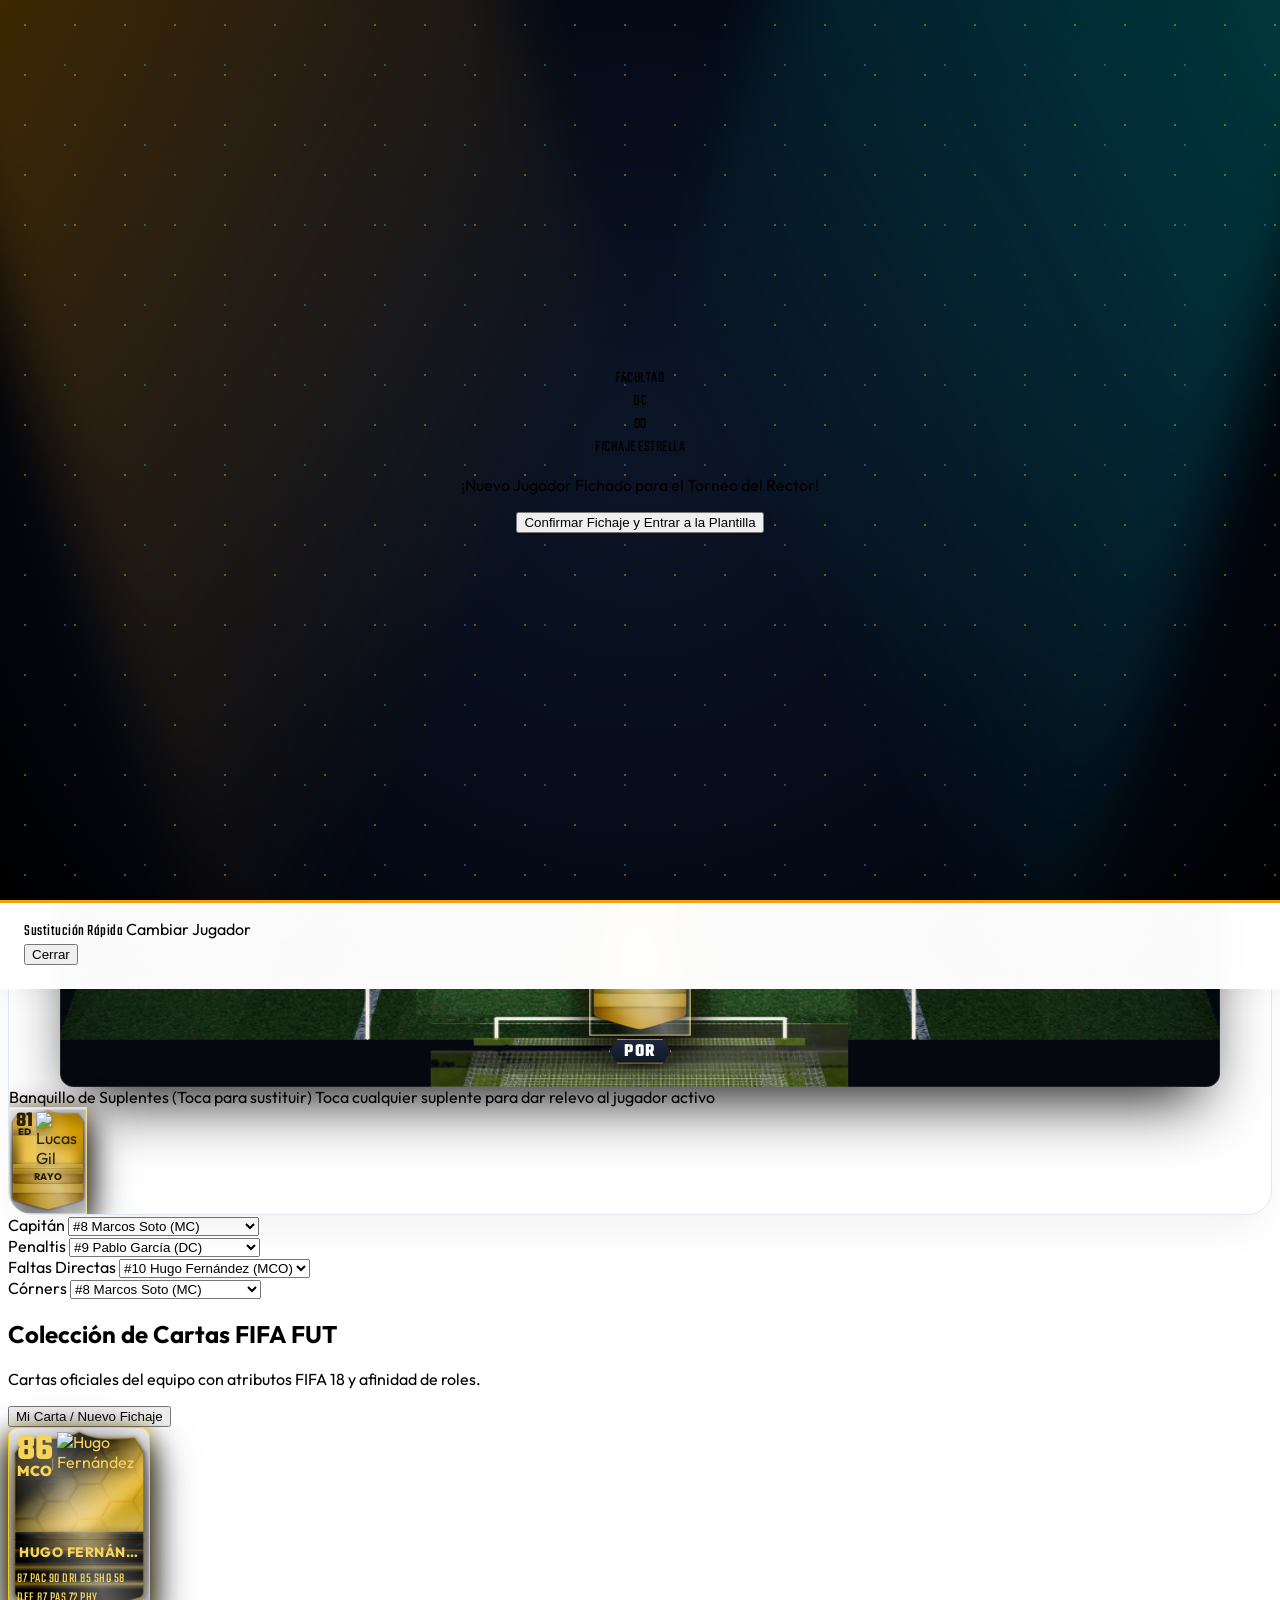
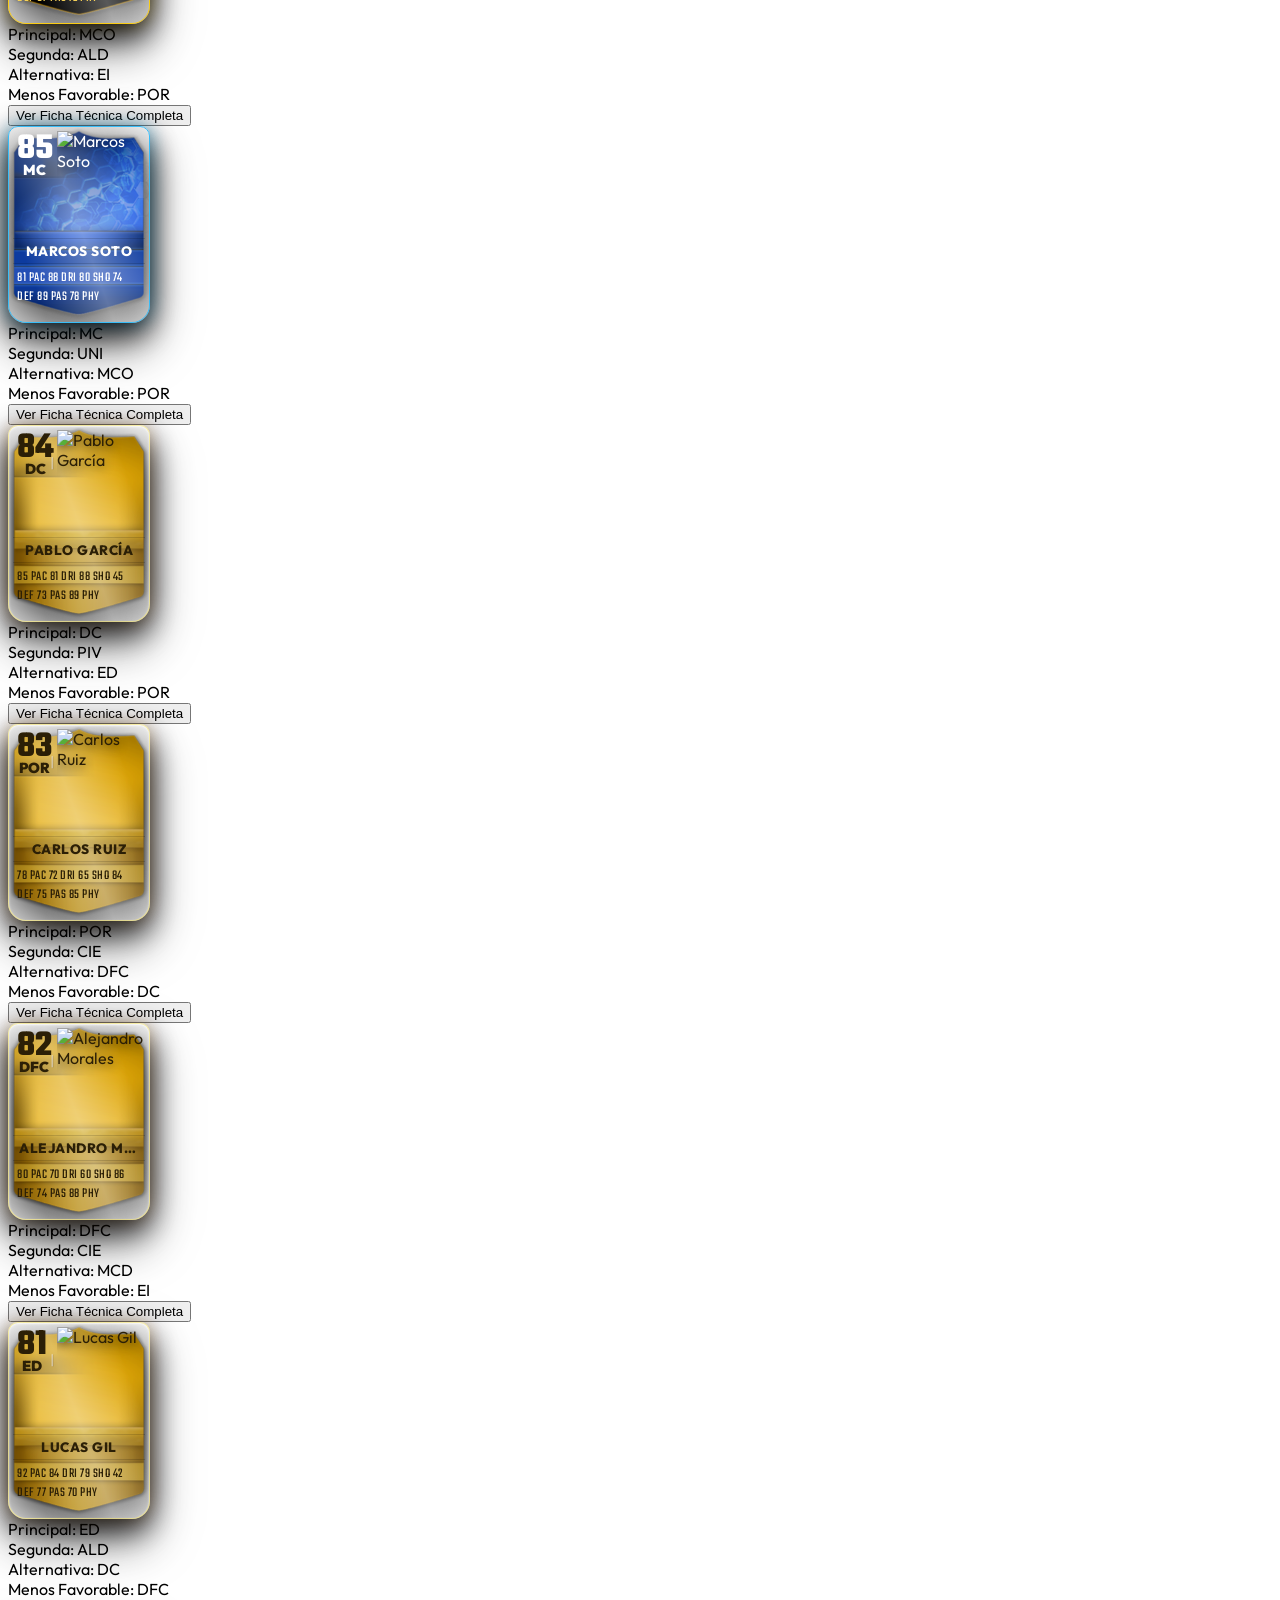
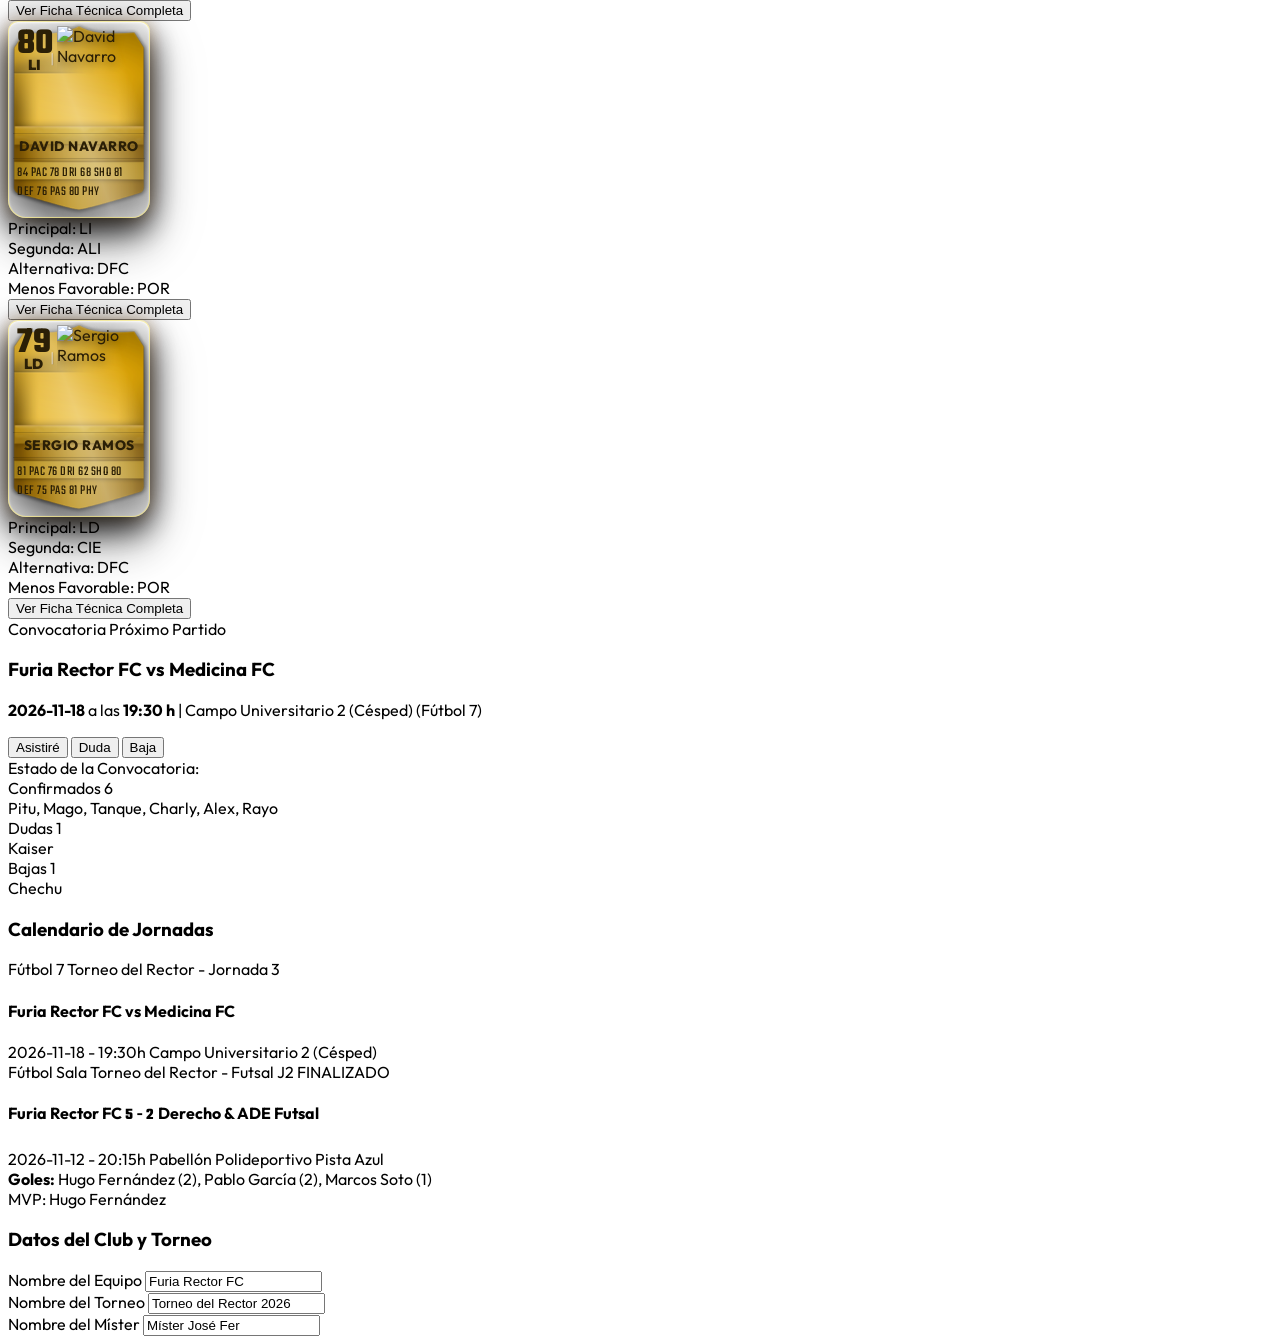
==== index.html @ 8e411d56 "feat: overhaul to light eSports broadcast theme, single card per user, and custom profile photo uplo" ====
<!DOCTYPE html>
<html lang="es" class="h-full bg-slate-100 text-slate-900">
<head>
  <meta charset="UTF-8">
  <meta name="viewport" content="width=device-width, initial-scale=1.0">
  <meta name="color-scheme" content="light dark">
  <meta name="theme-color" content="#f8fafc">
  <title>futInfo - FIFA Ultimate Team | Torneo del Rector</title>
  <meta name="description" content="Plataforma de gestión de equipo estilo FIFA FUT para el Torneo del Rector (Fútbol 7 y Fútbol Sala) con Google Sign-In">
  <link rel="icon" href="data:image/svg+xml,<svg xmlns='http://www.w3.org/2000/svg' viewBox='0 0 24 24' fill='none' stroke='%23f59e0b' stroke-width='2' stroke-linecap='round' stroke-linejoin='round'><circle cx='12' cy='12' r='10'/><path d='m4.93 4.93 4.24 4.24'/><path d='m14.83 9.17 4.24-4.24'/><path d='m14.83 14.83 4.24 4.24'/><path d='m9.17 14.83-4.24 4.24'/><circle cx='12' cy='12' r='4'/></svg>">

  <!-- Tailwind CSS -->
  <script src="https://cdn.tailwindcss.com"></script>
  <script>
    tailwind.config = {
      darkMode: 'class',
      theme: {
        extend: {
          colors: {
            brand: {
              50: '#f0f9ff',
              500: '#0ea5e9',
              600: '#0284c7',
              700: '#0369a1',
              900: '#0c4a6e'
            },
            fut: {
              gold: '#d4af37',
              goldLight: '#f9e27c',
              goldDark: '#8a6d1c',
              cardBg: '#121824'
            }
          }
        }
      }
    }
  </script>

  <!-- Lucide Icons -->
  <script src="https://unpkg.com/lucide@latest"></script>

  <!-- Google Fonts: Teko (FIFA Numbers) & Outfit -->
  <link rel="preconnect" href="https://fonts.googleapis.com">
  <link rel="preconnect" href="https://fonts.gstatic.com" crossorigin>
  <link href="https://fonts.googleapis.com/css2?family=Outfit:wght@400;500;600;700;800;900&family=Teko:wght@500;600;700&display=swap" rel="stylesheet">

  <link rel="stylesheet" href="css/styles.css">
  <style>
    body {
      font-family: 'Outfit', sans-serif;
    }
  </style>
</head>
<body class="min-h-full flex flex-col bg-slate-100 text-slate-900 antialiased selection:bg-amber-500 selection:text-slate-950">

  <!-- CONTENEDOR TOAST NOTIFICACIONES FLOTANTES -->
  <div id="fut-toast-container" aria-live="polite" role="status" aria-atomic="true"></div>

  <!-- NAVBAR SUPERIOR ESTILO FIFA FUT -->
  <header class="sticky top-0 z-40 bg-white/95 backdrop-blur-md border-b border-slate-200/90 shadow-sm">
    <div class="max-w-7xl mx-auto px-4 sm:px-6 lg:px-8">
      <div class="flex items-center justify-between h-16">
        
        <!-- Logo FIFA & Equipo -->
        <div class="flex items-center gap-3">
          <div class="w-10 h-10 rounded-xl bg-gradient-to-tr from-amber-600 via-amber-400 to-yellow-200 flex items-center justify-center shadow-lg shadow-amber-500/20 text-slate-950 font-black text-lg border border-amber-300">
            FUT
          </div>
          <div>
            <div class="flex items-center gap-2">
              <span id="nav-team-name" class="font-black text-lg tracking-tight text-slate-900">Furia Rector FC</span>
              <span id="nav-tournament-badge" class="text-[11px] px-2 py-0.5 rounded-full bg-amber-500/10 text-amber-400 border border-amber-500/30 font-semibold uppercase tracking-wider">Torneo del Rector</span>
            </div>
            <div class="flex items-center gap-2 text-xs text-slate-500">
              <span id="firebase-status-badge" class="flex items-center gap-1 text-emerald-400 font-medium">
                <span class="w-2 h-2 rounded-full bg-emerald-400 animate-pulse"></span>
                <span>Firebase & Google Auth</span>
              </span>
            </div>
          </div>
        </div>

        <!-- Selector de Modalidad F7 / Fútbol Sala & Perfil & Sonido -->
        <div class="flex items-center gap-3">
          <button id="btn-toggle-audio" aria-label="Alternar efectos de sonido FUT" title="Efectos de Sonido FUT" class="p-2 rounded-xl bg-slate-100 hover:bg-slate-200 border border-slate-300 text-slate-700 hover:text-amber-600 transition flex items-center justify-center focus-visible:ring-2 focus-visible:ring-amber-500 shadow-sm">
            <i data-lucide="volume-2" class="w-4 h-4"></i>
          </button>

          <div class="hidden sm:flex items-center bg-slate-100 border border-slate-300 rounded-xl p-1 text-xs font-bold">
            <button id="btn-mode-f7" class="px-3 py-1.5 rounded-lg bg-amber-500 text-slate-950 shadow-md transition flex items-center gap-1.5">
              <i data-lucide="circle-dot" class="w-3.5 h-3.5"></i>
              <span>Fútbol 7</span>
            </button>
            <button id="btn-mode-futsal" class="px-3 py-1.5 rounded-lg text-slate-400 hover:text-white transition flex items-center gap-1.5">
              <i data-lucide="shield" class="w-3.5 h-3.5"></i>
              <span>Fútbol Sala</span>
            </button>
          </div>

          <div id="auth-container" class="flex items-center gap-2">
            <!-- Renderizado dinámico -->
          </div>
        </div>

      </div>
    </div>

    <!-- Menú de pestañas FUT -->
    <nav class="bg-slate-50/90 border-t border-slate-200/90 px-4 sm:px-6 lg:px-8 overflow-x-auto">
      <div class="max-w-7xl mx-auto flex space-x-1 sm:space-x-3 py-2 text-sm font-semibold">
        <button data-tab="pitch" class="tab-btn active px-4 py-2 rounded-xl flex items-center gap-2 transition text-white bg-slate-900 border border-slate-800 shadow-sm">
          <i data-lucide="shield" class="w-4 h-4"></i>
          <span>Plantilla FIFA (Pizarra)</span>
        </button>
        <button data-tab="album" class="tab-btn px-4 py-2 rounded-xl flex items-center gap-2 transition text-slate-600 hover:text-slate-900 hover:bg-slate-100">
          <i data-lucide="layers" class="w-4 h-4"></i>
          <span>Álbum de Cartas (<span id="tab-player-count">0</span>)</span>
        </button>
        <button data-tab="partidos" class="tab-btn px-4 py-2 rounded-xl flex items-center gap-2 transition text-slate-600 hover:text-slate-900 hover:bg-slate-100">
          <i data-lucide="calendar" class="w-4 h-4"></i>
          <span>Partidos & Asistencia</span>
        </button>
        <button data-tab="ajustes" class="tab-btn px-4 py-2 rounded-xl flex items-center gap-2 transition text-slate-600 hover:text-slate-900 hover:bg-slate-100">
          <i data-lucide="settings" class="w-4 h-4"></i>
          <span>Ajustes</span>
        </button>
      </div>
    </nav>
  </header>

  <!-- CONTENIDO PRINCIPAL -->
  <main class="flex-1 max-w-[1600px] w-full mx-auto px-2 sm:px-4 lg:px-6 py-4">

    <!-- ==================== 1. VISTA PIZARRA FIFA ULTIMATE TEAM ==================== -->
    <section id="view-pitch" class="tab-view space-y-5">
      
      <!-- Contenedor del Estadio FIFA FUT -->
      <div class="fut-stadium-container relative p-3 sm:p-5 flex flex-col justify-between">
        
        <!-- Valla Publicitaria LED Superior (Adboard FIFA 18) -->
        <div class="pitch-adboard-strip mb-3 rounded-lg">
          <span><span class="ea-badge">EA SPORTS</span> <span class="brand-glow">FIFA ULTIMATE TEAM</span> • TORNEO DEL RECTOR • <span class="brand-glow">FUT SQUAD BUILDER</span></span>
          <span class="hidden md:inline-flex"><span class="brand-glow">UNIVERSIDAD</span> • MODALIDAD F7 & SALA • <span class="brand-glow">FURIA RECTOR FC</span></span>
        </div>

        <!-- Selector Modalidad Móvil -->
        <div class="sm:hidden flex items-center bg-slate-100 border border-slate-300 rounded-xl p-1 text-xs font-bold w-full justify-center mb-3">
          <button id="btn-mode-f7-mobile" class="flex-1 py-1.5 rounded-lg bg-slate-900 text-amber-400 font-bold">Fútbol 7</button>
          <button id="btn-mode-futsal-mobile" class="flex-1 py-1.5 rounded-lg text-slate-600 font-bold">Fútbol Sala</button>
        </div>

        <!-- Mensaje de aviso de intercambio -->
        <div id="swap-banner" class="hidden mb-2 py-1.5 px-3 rounded-xl bg-amber-500 text-slate-950 font-black text-xs text-center animate-bounce z-40">
          <i data-lucide="repeat" class="w-3.5 h-3.5 inline mr-1"></i> Toca otro jugador del campo o del banquillo para intercambiar posición
        </div>

        <!-- EL CAMPO DE FÚTBOL FIFA CON HUDs FLOTANTES -->
        <div id="pitch-wrapper" class="fut-pitch relative">
          
          <!-- HUD Izquierdo: Formación y Tarjeta del Míster FIFA 18 -->
          <div class="fut-left-dock">
            <div class="fut-dock-header">
              <span id="current-modality-badge">FUT 7 DRAFT</span>
            </div>
            <div class="fut-dock-section">
              <label for="select-active-formation" class="fut-dock-label cursor-pointer">Formation</label>
              <select id="select-active-formation" name="formation" aria-label="Formación táctica" class="fut-dock-select">
              </select>
            </div>
            <div class="fut-dock-section">
              <div class="fut-dock-label">Manager</div>
              <div class="fut-manager-card-box">
                <div class="fut-manager-card-fut18">
                  <div class="mgr-badge-col">
                    <span>(i)</span>
                    <span class="mt-0.5">M</span>
                    <span class="mt-1 text-[10px] font-bold text-amber-300">ESP</span>
                  </div>
                  <div class="mgr-photo-wrap">
                    <img id="manager-avatar" src="https://images.unsplash.com/photo-1560250097-0b93528c311a?w=150&auto=format&fit=crop&q=80" alt="Míster">
                  </div>
                  <div class="mgr-name-plate">
                    <span id="manager-name-tag">Míster José</span>
                  </div>
                  <div class="mgr-league-tag">
                    <span>RECTOR 1</span>
                  </div>
                </div>
              </div>
            </div>
          </div>

          <!-- HUD Derecho: Rating & Titulares FIFA 18 -->
          <div class="fut-right-dock">
            <div class="fut-stat-row">
              <span class="fut-stat-label">Rating</span>
              <div class="fut-stat-val-group">
                <span id="hud-team-rating" class="fut-stat-number">83</span>
                <span class="fut-stars">★★★★★</span>
              </div>
            </div>
            <div class="fut-stat-row">
              <span class="fut-stat-label">Plantilla</span>
              <div class="fut-stat-val-group">
                <span id="hud-team-starters" class="fut-stat-number text-amber-400">7</span>
                <span class="text-[10px] font-bold text-slate-400 uppercase tracking-wider">Activos</span>
              </div>
            </div>
          </div>

          <!-- Nodos de Cartas de Jugadores -->
          <div id="pitch-slots-container"></div>

          <!-- SPRINT 3: MENÚ RADIAL DE CONSOLA / ACTION WHEEL -->
          <div id="fut-radial-menu" class="fut-radial-menu hidden" style="top: 50%; left: 50%;">
            <button type="button" id="btn-radial-sub" class="fut-radial-btn radial-top" title="[X] Sustituir con Suplente">
              <span class="gamepad-badge x-btn">X</span>
              <span class="radial-label">Sustituir</span>
            </button>
            <button type="button" id="btn-radial-inspect" class="fut-radial-btn radial-right" title="[Y] Ver Ficha Técnica">
              <span class="gamepad-badge y-btn">Y</span>
              <span class="radial-label">Ficha</span>
            </button>
            <button type="button" id="btn-radial-captain" class="fut-radial-btn radial-left" title="[A] Hacer Capitán">
              <span class="gamepad-badge a-btn">A</span>
              <span class="radial-label">Capitán</span>
            </button>
            <button type="button" id="btn-radial-cancel" class="fut-radial-btn radial-bottom" title="[B] Salir">
              <span class="gamepad-badge b-btn">B</span>
              <span class="radial-label">Cerrar</span>
            </button>
          </div>
        </div>

        <!-- BANQUILLO DE SUPLENTES FUT -->
        <div class="mt-4 rounded-2xl bg-white border border-slate-200 p-4 shadow-sm">
          <div class="flex items-center justify-between mb-2">
            <span class="text-xs font-black uppercase text-slate-900 tracking-wider flex items-center gap-1.5">
              <i data-lucide="users" class="w-3.5 h-3.5"></i>
              <span>Banquillo de Suplentes (Toca para sustituir)</span>
            </span>
            <span class="text-[11px] text-slate-500 font-medium">Toca cualquier suplente para dar relevo al jugador activo</span>
          </div>

          <div id="pitch-bench-container" class="flex items-center gap-3 overflow-x-auto py-1">
            <!-- Render dinámico de suplentes -->
          </div>
        </div>

      </div>

      <!-- ESPECIALISTAS A BALÓN PARADO (BROADCAST ESPORTS) -->
      <div class="grid grid-cols-2 sm:grid-cols-4 gap-3 bg-white border border-slate-200 shadow-sm p-4 rounded-2xl">
        <div class="bg-slate-50 border border-slate-200/80 p-3 rounded-xl">
          <label for="spec-captain" class="flex items-center gap-1.5 text-[11px] font-black text-slate-800 uppercase tracking-wider mb-1 cursor-pointer">
            <i data-lucide="crown" class="w-4 h-4 text-amber-500"></i>
            <span>Capitán</span>
          </label>
          <select id="spec-captain" name="captain" class="w-full bg-white border border-slate-300 text-xs rounded-lg px-2.5 py-1.5 font-bold text-slate-900 focus:ring-2 focus:ring-amber-500 shadow-sm">
          </select>
        </div>
        <div class="bg-slate-50 border border-slate-200/80 p-3 rounded-xl">
          <label for="spec-penalties" class="flex items-center gap-1.5 text-[11px] font-black text-slate-800 uppercase tracking-wider mb-1 cursor-pointer">
            <i data-lucide="crosshair" class="w-4 h-4 text-rose-500"></i>
            <span>Penaltis</span>
          </label>
          <select id="spec-penalties" name="penalties" class="w-full bg-white border border-slate-300 text-xs rounded-lg px-2.5 py-1.5 font-bold text-slate-900 focus:ring-2 focus:ring-amber-500 shadow-sm">
          </select>
        </div>
        <div class="bg-slate-50 border border-slate-200/80 p-3 rounded-xl">
          <label for="spec-freekicks" class="flex items-center gap-1.5 text-[11px] font-black text-slate-800 uppercase tracking-wider mb-1 cursor-pointer">
            <i data-lucide="zap" class="w-4 h-4 text-amber-500"></i>
            <span>Faltas Directas</span>
          </label>
          <select id="spec-freekicks" name="freekicks" class="w-full bg-white border border-slate-300 text-xs rounded-lg px-2.5 py-1.5 font-bold text-slate-900 focus:ring-2 focus:ring-amber-500 shadow-sm">
          </select>
        </div>
        <div class="bg-slate-50 border border-slate-200/80 p-3 rounded-xl">
          <label for="spec-corners" class="flex items-center gap-1.5 text-[11px] font-black text-slate-800 uppercase tracking-wider mb-1 cursor-pointer">
            <i data-lucide="flag" class="w-4 h-4 text-sky-500"></i>
            <span>Córners</span>
          </label>
          <select id="spec-corners" name="corners" class="w-full bg-white border border-slate-300 text-xs rounded-lg px-2.5 py-1.5 font-bold text-slate-900 focus:ring-2 focus:ring-amber-500 shadow-sm">
          </select>
        </div>
      </div>

    </section>

    <!-- ==================== 2. VISTA ÁLBUM DE CARTAS ==================== -->
    <section id="view-album" class="tab-view hidden space-y-6">
      <div class="flex flex-col sm:flex-row items-start sm:items-center justify-between gap-4 bg-white border border-slate-200 p-5 rounded-2xl shadow-sm">
        <div>
          <h2 class="font-black text-2xl text-slate-900 uppercase tracking-wide flex items-center gap-2">
            <i data-lucide="sparkles" class="w-6 h-6 text-amber-500"></i>
            <span>Colección de Cartas FIFA FUT</span>
          </h2>
          <p class="text-xs text-slate-500 mt-0.5 font-medium">Cartas oficiales del equipo con atributos FIFA 18 y afinidad de roles.</p>
        </div>
        <button id="btn-open-create-card" class="px-4 py-2.5 rounded-xl bg-slate-900 hover:bg-slate-800 text-amber-400 font-black text-xs uppercase tracking-wider flex items-center gap-2 shadow-md transition">
          <i data-lucide="plus" class="w-4 h-4"></i>
          <span>Mi Carta / Nuevo Fichaje</span>
        </button>
      </div>

      <div id="album-cards-grid" class="grid grid-cols-1 sm:grid-cols-2 lg:grid-cols-4 gap-6">
        <!-- Render dinámico -->
      </div>
    </section>

    <!-- ==================== 3. VISTA PARTIDOS & ASISTENCIA ==================== -->
    <section id="view-partidos" class="tab-view hidden space-y-6">
      
      <!-- Banner Próximo Partido -->
      <div class="bg-white border-2 border-amber-400/50 p-6 rounded-2xl shadow-sm">
        <div class="flex flex-col md:flex-row md:items-center justify-between gap-4">
          <div>
            <span class="text-xs font-black text-amber-600 uppercase tracking-wider">Convocatoria Próximo Partido</span>
            <h3 id="next-match-headline" class="text-xl font-black text-slate-900 mt-0.5">Cargando partido...</h3>
            <p id="next-match-details" class="text-xs text-slate-400 mt-1"></p>
          </div>

          <div class="flex items-center gap-2 flex-wrap">
            <button onclick="window.futApp.voteAttendance('asistira')" class="px-3 py-2 rounded-xl bg-emerald-600/20 hover:bg-emerald-600/30 text-emerald-300 border border-emerald-500/30 text-xs font-bold flex items-center gap-1.5 transition">
              <i data-lucide="check" class="w-3.5 h-3.5 text-emerald-400"></i>
              <span>Asistiré</span>
            </button>
            <button onclick="window.futApp.voteAttendance('duda')" class="px-3 py-2 rounded-xl bg-amber-600/20 hover:bg-amber-600/30 text-amber-300 border border-amber-500/30 text-xs font-bold flex items-center gap-1.5 transition">
              <i data-lucide="help-circle" class="w-3.5 h-3.5 text-amber-400"></i>
              <span>Duda</span>
            </button>
            <button onclick="window.futApp.voteAttendance('no_puede')" class="px-3 py-2 rounded-xl bg-rose-600/20 hover:bg-rose-600/30 text-rose-300 border border-rose-500/30 text-xs font-bold flex items-center gap-1.5 transition">
              <i data-lucide="x" class="w-3.5 h-3.5 text-rose-400"></i>
              <span>Baja</span>
            </button>
          </div>
        </div>

        <!-- Desglose de Asistencia en Tiempo Real -->
        <div class="mt-4 pt-3 border-t border-slate-200">
          <div class="text-xs font-black text-slate-800 mb-2">Estado de la Convocatoria:</div>
          <div id="attendance-breakdown" class="grid grid-cols-1 sm:grid-cols-3 gap-3">
            <!-- Renderizado dinámico -->
          </div>
        </div>
      </div>

      <!-- Encabezado con Botón de Programar Partido -->
      <div class="flex items-center justify-between">
        <h3 class="font-black text-lg text-slate-900 uppercase tracking-wide">Calendario de Jornadas</h3>
        <button id="btn-create-match" class="admin-only px-3.5 py-2 rounded-xl bg-amber-500 hover:bg-amber-400 text-slate-950 font-bold text-xs flex items-center gap-1.5 shadow-lg shadow-amber-500/20 transition">
          <i data-lucide="plus" class="w-4 h-4"></i>
          <span>Programar Partido</span>
        </button>
      </div>

      <div id="matches-container" class="space-y-3">
        <!-- Render de partidos -->
      </div>
    </section>

    <!-- ==================== 4. VISTA AJUSTES & FIREBASE ==================== -->
    <section id="view-ajustes" class="tab-view hidden space-y-6">
      
      <!-- Configuración del Equipo y Míster (Light eSports) -->
      <div class="bg-white border border-slate-200 p-6 rounded-2xl shadow-sm space-y-4">
        <div class="flex items-center gap-2">
          <i data-lucide="sliders-horizontal" class="w-5 h-5 text-amber-500"></i>
          <h3 class="font-black text-xl text-slate-900 uppercase tracking-wide">Datos del Club y Torneo</h3>
        </div>

        <form id="form-team-settings" class="space-y-4">
          <div class="grid grid-cols-1 sm:grid-cols-3 gap-4">
            <div>
              <label for="set-team-name" class="block text-xs font-black text-slate-700 mb-1 cursor-pointer">Nombre del Equipo</label>
              <input type="text" id="set-team-name" name="teamName" autocomplete="off" class="w-full bg-slate-50 border border-slate-300 rounded-xl px-3 py-2 text-xs text-slate-900 font-bold focus:ring-2 focus:ring-amber-500">
            </div>
            <div>
              <label for="set-tournament-name" class="block text-xs font-black text-slate-700 mb-1 cursor-pointer">Nombre del Torneo</label>
              <input type="text" id="set-tournament-name" name="tournamentName" autocomplete="off" class="w-full bg-slate-50 border border-slate-300 rounded-xl px-3 py-2 text-xs text-slate-900 font-bold focus:ring-2 focus:ring-amber-500">
            </div>
            <div>
              <label for="set-coach-name" class="block text-xs font-black text-slate-700 mb-1 cursor-pointer">Nombre del Míster</label>
              <input type="text" id="set-coach-name" name="coachName" autocomplete="name" class="w-full bg-slate-50 border border-slate-300 rounded-xl px-3 py-2 text-xs text-slate-900 font-bold focus:ring-2 focus:ring-amber-500">
            </div>
          </div>

          <button type="submit" class="admin-only px-5 py-2.5 rounded-xl bg-slate-900 hover:bg-slate-800 text-amber-400 font-black text-xs uppercase tracking-wider transition shadow-sm">
            Guardar Información del Equipo
          </button>
        </form>
      </div>
    </section>

    <!-- CAJÓN DE SUSTITUCIÓN RÁPIDA (SUBSTITUTION DRAWER) -->
    <div id="fut-sub-drawer">
      <div class="max-w-4xl mx-auto">
        <div class="flex items-center justify-between mb-3 border-b border-slate-200 pb-2">
          <div class="flex items-center gap-2">
            <i data-lucide="repeat" class="w-5 h-5 text-amber-500"></i>
            <span class="text-slate-900 font-fifa text-2xl font-black tracking-wider uppercase">Sustitución Rápida</span>
            <span id="sub-drawer-target-player" class="text-xs bg-slate-100 text-slate-800 border border-slate-300 px-2.5 py-1 rounded-lg font-bold">Cambiar Jugador</span>
          </div>
          <button type="button" id="btn-close-sub-drawer" class="text-slate-600 hover:text-slate-900 text-xs font-black px-3 py-1.5 bg-slate-100 hover:bg-slate-200 border border-slate-300 rounded-lg transition flex items-center gap-1 shadow-sm">
            <span>Cerrar</span>
            <i data-lucide="x" class="w-3.5 h-3.5"></i>
          </button>
        </div>
        <div id="sub-drawer-bench-list" class="grid grid-cols-1 sm:grid-cols-2 lg:grid-cols-3 gap-2.5">
          <!-- Render dinámico de suplentes -->
        </div>
      </div>
    </div>

  </main>

  <!-- ==================== MODALES NATIVOS <dialog> ACCESIBLES ==================== -->

  <!-- 1. MODAL LOGIN PRINCIPAL (CON GOOGLE SIGN-IN LIGHT ESPORTS) -->
  <dialog id="login-dialog" aria-labelledby="login-title" class="rounded-3xl bg-white text-slate-900 border border-slate-200 shadow-2xl p-0 max-w-md w-full">
    <div class="p-6">
      <div class="flex items-center justify-between mb-5">
        <div class="flex items-center gap-2.5">
          <span class="w-9 h-9 rounded-xl bg-slate-900 text-amber-400 font-black flex items-center justify-center text-sm shadow">FUT</span>
          <h2 id="login-title" class="font-black text-xl text-slate-900 uppercase tracking-wide">Acceso al Club</h2>
        </div>
        <button type="button" id="btn-close-login" aria-label="Cerrar ventana de inicio de sesión" class="text-slate-400 hover:text-slate-900 p-1.5 focus-visible:ring-2 focus-visible:ring-amber-500 rounded-lg">
          <i data-lucide="x" class="w-5 h-5"></i>
        </button>
      </div>

      <p class="text-xs text-slate-500 mb-5 leading-relaxed font-medium">
        Accede con tu <strong>Cuenta de Google</strong> para unirte a la plantilla oficial y gestionar tu carta FUT.
      </p>

      <button type="button" id="btn-google-signin" class="w-full py-3.5 px-4 rounded-xl bg-slate-900 hover:bg-slate-800 text-white font-black text-xs uppercase tracking-wider flex items-center justify-center gap-3 shadow-md transition group active:scale-[0.98]">
        <svg class="w-5 h-5" viewBox="0 0 24 24">
          <path fill="#4285F4" d="M22.56 12.25c0-.78-.07-1.53-.2-2.25H12v4.26h5.92c-.26 1.37-1.04 2.53-2.21 3.31v2.77h3.57c2.08-1.92 3.28-4.74 3.28-8.09z"/>
          <path fill="#34A853" d="M12 23c2.97 0 5.46-.98 7.28-2.66l-3.57-2.77c-.98.66-2.23 1.06-3.71 1.06-2.86 0-5.29-1.93-6.16-4.53H2.18v2.84C3.99 20.53 7.7 23 12 23z"/>
          <path fill="#FBBC05" d="M5.84 14.09c-.22-.66-.35-1.36-.35-2.09s.13-1.43.35-2.09V7.06H2.18C1.43 8.55 1 10.22 1 12s.43 3.45 1.18 4.94l2.85-2.22.81-.63z"/>
          <path fill="#EA4335" d="M12 5.38c1.62 0 3.06.56 4.21 1.64l3.15-3.15C17.45 2.09 14.97 1 12 1 7.7 1 3.99 3.47 2.18 7.06l3.66 2.84c.87-2.6 3.3-4.52 6.16-4.52z"/>
        </svg>
        <span>Continuar con Google</span>
      </button>

      <div id="google-auth-error" class="hidden mt-3 text-xs text-rose-600 p-2.5 rounded-lg bg-rose-50 border border-rose-200"></div>

      <div class="relative my-6">
        <div class="absolute inset-0 flex items-center"><div class="w-full border-t border-slate-200"></div></div>
        <div class="relative flex justify-center text-[10px] uppercase font-black text-slate-400 bg-white px-3 tracking-wider">
          O acceso rápido de prueba
        </div>
      </div>

      <div class="space-y-2">
        <button type="button" onclick="window.futApp.quickLogin('mister@rector.es', 'rector2026')" class="w-full py-2.5 px-3 rounded-xl bg-slate-100 hover:bg-slate-200 text-slate-900 border border-slate-300 text-xs font-black uppercase tracking-wider flex items-center justify-center gap-2 transition">
          <i data-lucide="shield" class="w-4 h-4 text-amber-500"></i>
          <span>Entrar como Míster (Admin)</span>
        </button>
        <button type="button" onclick="window.futApp.quickLogin('charly@rector.es', 'rector2026')" class="w-full py-2.5 px-3 rounded-xl bg-slate-100 hover:bg-slate-200 text-slate-900 border border-slate-300 text-xs font-black uppercase tracking-wider flex items-center justify-center gap-2 transition">
          <i data-lucide="user" class="w-4 h-4 text-emerald-600"></i>
          <span>Entrar como Jugador (Carlos Ruiz)</span>
        </button>
      </div>

    </div>
  </dialog>

  <!-- 2. MODAL RELLENAR FICHA DE PERSONAJE FIFA (ROLES DE MEJOR A PEOR) -->
  <dialog id="player-card-setup-dialog" aria-labelledby="setup-title" class="rounded-3xl bg-white text-slate-900 border border-slate-200 shadow-2xl p-0 max-w-xl w-full">
    <div class="p-6">
      
      <div class="flex items-center justify-between mb-4">
        <div class="flex items-center gap-2.5">
          <span class="w-9 h-9 rounded-xl bg-slate-900 text-amber-400 font-black flex items-center justify-center text-sm shadow">FUT</span>
          <div>
            <h3 id="setup-title" class="font-black text-xl text-slate-900 uppercase tracking-wide">Ficha Técnica de Jugador</h3>
            <p class="text-xs text-slate-500 font-medium">1 carta por usuario • Personaliza tu foto, atributos y roles.</p>
          </div>
        </div>
        <button type="button" id="btn-close-setup" aria-label="Cerrar formulario de carta FUT" class="text-slate-400 hover:text-slate-900 p-1.5 focus-visible:ring-2 focus-visible:ring-amber-500 rounded-lg">
          <i data-lucide="x" class="w-5 h-5"></i>
        </button>
      </div>

      <form id="form-setup-card" class="space-y-4 max-h-[75vh] overflow-y-auto pr-1">
        
        <!-- Editor de Foto de Perfil FUT -->
        <div class="p-4 rounded-2xl bg-slate-50 border border-slate-200 shadow-sm flex flex-col sm:flex-row items-center gap-4">
          <div class="relative group cursor-pointer">
            <img id="setup-user-avatar" src="https://images.unsplash.com/photo-1534528741775-53994a69daeb?w=150&auto=format&fit=crop&q=80" alt="Avatar" class="w-16 h-16 rounded-2xl object-cover border-2 border-amber-400 shadow-md">
            <label for="setup-avatar-file" class="absolute inset-0 bg-slate-900/60 opacity-0 group-hover:opacity-100 transition rounded-2xl flex flex-col items-center justify-center text-[10px] font-bold text-white cursor-pointer" title="Subir foto desde tu dispositivo">
              <i data-lucide="camera" class="w-4 h-4 text-amber-400 mb-0.5"></i>
              <span>Cambiar</span>
            </label>
          </div>
          <div class="flex-1 text-center sm:text-left space-y-1">
            <div id="setup-user-name" class="font-black text-sm text-slate-900">Nombre de Usuario</div>
            <div id="setup-user-email" class="text-xs text-slate-500 font-mono">correo@gmail.com</div>
            <div class="flex flex-wrap items-center justify-center sm:justify-start gap-2 pt-1">
              <label for="setup-avatar-file" class="cursor-pointer text-xs font-bold text-slate-900 bg-amber-400 hover:bg-amber-300 px-3 py-1 rounded-xl shadow-sm transition flex items-center gap-1.5 active:scale-95">
                <i data-lucide="upload" class="w-3.5 h-3.5"></i>
                <span>Subir Foto Personal</span>
              </label>
              <input type="file" id="setup-avatar-file" aria-label="Subir archivo de foto" accept="image/*" class="hidden">
              <input type="hidden" id="setup-avatar-url" aria-label="URL del avatar" name="avatar" value="https://images.unsplash.com/photo-1534528741775-53994a69daeb?w=150&auto=format&fit=crop&q=80">
            </div>
          </div>
        </div>

        <!-- Galería de Presets de Jugadores Pro -->
        <div class="bg-slate-50 border border-slate-200 p-2.5 rounded-xl space-y-1.5">
          <span class="text-[10px] font-black text-slate-500 uppercase tracking-wider flex items-center gap-1">
            <i data-lucide="sparkles" class="w-3 h-3 text-amber-500"></i> O elige un headshot pro en 1 click:
          </span>
          <div class="flex items-center gap-2 overflow-x-auto py-1" id="setup-avatar-presets">
            <button type="button" class="avatar-preset-btn flex-shrink-0 p-0.5 rounded-xl border-2 border-transparent hover:border-amber-400 transition" data-avatar="https://images.unsplash.com/photo-1534528741775-53994a69daeb?w=150&auto=format&fit=crop&q=80">
              <img src="https://images.unsplash.com/photo-1534528741775-53994a69daeb?w=150&auto=format&fit=crop&q=80" alt="Preset 1" class="w-9 h-9 rounded-lg object-cover">
            </button>
            <button type="button" class="avatar-preset-btn flex-shrink-0 p-0.5 rounded-xl border-2 border-transparent hover:border-amber-400 transition" data-avatar="https://images.unsplash.com/photo-1507003211169-0a1dd7228f2d?w=150&auto=format&fit=crop&q=80">
              <img src="https://images.unsplash.com/photo-1507003211169-0a1dd7228f2d?w=150&auto=format&fit=crop&q=80" alt="Preset 2" class="w-9 h-9 rounded-lg object-cover">
            </button>
            <button type="button" class="avatar-preset-btn flex-shrink-0 p-0.5 rounded-xl border-2 border-transparent hover:border-amber-400 transition" data-avatar="https://images.unsplash.com/photo-1500648767791-00dcc994a43e?w=150&auto=format&fit=crop&q=80">
              <img src="https://images.unsplash.com/photo-1500648767791-00dcc994a43e?w=150&auto=format&fit=crop&q=80" alt="Preset 3" class="w-9 h-9 rounded-lg object-cover">
            </button>
            <button type="button" class="avatar-preset-btn flex-shrink-0 p-0.5 rounded-xl border-2 border-transparent hover:border-amber-400 transition" data-avatar="https://images.unsplash.com/photo-1539571696357-5a69c17a67c6?w=150&auto=format&fit=crop&q=80">
              <img src="https://images.unsplash.com/photo-1539571696357-5a69c17a67c6?w=150&auto=format&fit=crop&q=80" alt="Preset 4" class="w-9 h-9 rounded-lg object-cover">
            </button>
            <button type="button" class="avatar-preset-btn flex-shrink-0 p-0.5 rounded-xl border-2 border-transparent hover:border-amber-400 transition" data-avatar="https://images.unsplash.com/photo-1517841905240-472988babdf9?w=150&auto=format&fit=crop&q=80">
              <img src="https://images.unsplash.com/photo-1517841905240-472988babdf9?w=150&auto=format&fit=crop&q=80" alt="Preset 5" class="w-9 h-9 rounded-lg object-cover">
            </button>
            <button type="button" class="avatar-preset-btn flex-shrink-0 p-0.5 rounded-xl border-2 border-transparent hover:border-amber-400 transition" data-avatar="https://images.unsplash.com/photo-1522075469751-3a6694fb2f61?w=150&auto=format&fit=crop&q=80">
              <img src="https://images.unsplash.com/photo-1522075469751-3a6694fb2f61?w=150&auto=format&fit=crop&q=80" alt="Preset 6" class="w-9 h-9 rounded-lg object-cover">
            </button>
          </div>
        </div>

        <div class="grid grid-cols-2 gap-3">
          <div>
            <label for="setup-nickname" class="block text-xs font-black text-slate-700 mb-1 cursor-pointer">Apodo en Camiseta *</label>
            <input type="text" id="setup-nickname" name="nickname" autocomplete="off" required placeholder="Ej: Charly / Mago…" class="w-full bg-slate-50 border border-slate-300 rounded-xl px-3 py-2 text-xs text-slate-900 font-bold focus:ring-2 focus:ring-amber-500">
          </div>
          <div>
            <label for="setup-number" class="block text-xs font-black text-slate-700 mb-1 cursor-pointer">Dorsal Favorito *</label>
            <input type="number" id="setup-number" name="number" min="1" max="99" value="10" class="w-full bg-slate-50 border border-slate-300 rounded-xl px-3 py-2 text-xs text-slate-900 font-bold focus:ring-2 focus:ring-amber-500">
          </div>
        </div>

        <div class="grid grid-cols-2 gap-3">
          <div>
            <label for="setup-faculty" class="block text-xs font-black text-slate-700 mb-1 cursor-pointer">Facultad / Grado *</label>
            <select id="setup-faculty" name="faculty" class="w-full bg-slate-50 border border-slate-300 rounded-xl px-2 py-2 text-xs text-slate-900 font-bold focus:ring-2 focus:ring-amber-500">
              <option value="inf">Informática (INF)</option>
              <option value="med">Medicina (MED)</option>
              <option value="der">Derecho / ADE (DER)</option>
              <option value="cafd">CAFD / Deporte (CAFD)</option>
              <option value="eco">Economía (ECO)</option>
              <option value="psi">Psicología (PSI)</option>
            </select>
          </div>
          <div>
            <label for="setup-foot" class="block text-xs font-black text-slate-700 mb-1 cursor-pointer">Pie Hábil</label>
            <select id="setup-foot" name="foot" class="w-full bg-slate-50 border border-slate-300 rounded-xl px-2 py-2 text-xs text-slate-900 font-bold focus:ring-2 focus:ring-amber-500">
              <option value="Diestro">Diestro</option>
              <option value="Zurdo">Zurdo</option>
              <option value="Ambidiestro">Ambidiestro</option>
            </select>
          </div>
        </div>

        <!-- ROLES DE MEJOR A PEOR -->
        <div class="p-4 rounded-2xl bg-slate-50 border border-slate-200 space-y-3">
          <div class="flex items-center gap-1.5 text-xs font-black text-slate-900 uppercase tracking-wide">
            <i data-lucide="award" class="w-4 h-4"></i>
            <span>Jerarquía de Posiciones (De Mejor a Peor)</span>
          </div>

          <div class="grid grid-cols-1 sm:grid-cols-2 gap-3">
            <div>
              <label for="setup-role-best" class="flex items-center gap-1.5 text-[11px] font-bold text-emerald-400 mb-1 cursor-pointer">
                <i data-lucide="award" class="w-3.5 h-3.5 text-emerald-400"></i>
                <span>1º Mejor Posición (Favorita)</span>
              </label>
              <select id="setup-role-best" name="roleBest" class="w-full bg-emerald-50 border border-emerald-400 rounded-lg px-2 py-1.5 text-xs text-emerald-950 font-bold">
                <option value="DC">Delantero Centro (ST / DC)</option>
                <option value="PIV">Pívot Futsal (PIV)</option>
                <option value="MC">Mediocentro (CM / MC)</option>
                <option value="MCO">Mediapunta (CAM)</option>
                <option value="EI">Extremo / Ala Izq</option>
                <option value="ED">Extremo / Ala Der</option>
                <option value="DFC">Defensa Central (CB)</option>
                <option value="CIE">Cierre Futsal (CIE)</option>
                <option value="LI">Lateral Izquierdo (LB)</option>
                <option value="LD">Lateral Derecho (RB)</option>
                <option value="POR">Portero (GK)</option>
              </select>
            </div>

            <div>
              <label for="setup-role-second" class="flex items-center gap-1.5 text-[11px] font-bold text-sky-400 mb-1 cursor-pointer">
                <i data-lucide="check-circle" class="w-3.5 h-3.5 text-sky-400"></i>
                <span>2º Segunda Posición (Aceptable)</span>
              </label>
              <select id="setup-role-second" name="roleSecond" class="w-full bg-sky-50 border border-sky-400 rounded-lg px-2 py-1.5 text-xs text-sky-950 font-bold">
                <option value="MC">Mediocentro (CM / MC)</option>
                <option value="ALD">Ala Derecho Futsal</option>
                <option value="ALI">Ala Izquierdo Futsal</option>
                <option value="CIE">Cierre Futsal</option>
                <option value="DC">Delantero Centro</option>
                <option value="DFC">Defensa Central</option>
                <option value="LI">Lateral Izquierdo</option>
                <option value="LD">Lateral Derecho</option>
                <option value="POR">Portero</option>
              </select>
            </div>

            <div>
              <label for="setup-role-third" class="flex items-center gap-1.5 text-[11px] font-bold text-amber-400 mb-1 cursor-pointer">
                <i data-lucide="alert-circle" class="w-3.5 h-3.5 text-amber-400"></i>
                <span>3º Tercera Posición (Emergencia)</span>
              </label>
              <select id="setup-role-third" name="roleThird" class="w-full bg-amber-50 border border-amber-400 rounded-lg px-2 py-1.5 text-xs text-amber-950 font-bold">
                <option value="DFC">Defensa Central (CB)</option>
                <option value="MC">Mediocentro</option>
                <option value="LI">Lateral Izquierdo</option>
                <option value="LD">Lateral Derecho</option>
                <option value="POR">Portero</option>
              </select>
            </div>

            <div>
              <label for="setup-role-worst" class="flex items-center gap-1.5 text-[11px] font-bold text-rose-400 mb-1 cursor-pointer">
                <i data-lucide="alert-triangle" class="w-3.5 h-3.5 text-rose-400"></i>
                <span>4º Peor Rol (NO ponerlo aquí)</span>
              </label>
              <select id="setup-role-worst" name="roleWorst" class="w-full bg-rose-50 border border-rose-400 rounded-lg px-2 py-1.5 text-xs text-rose-950 font-bold">
                <option value="POR">Portero (Riesgo cantada)</option>
                <option value="DFC">Defensa Central</option>
                <option value="CIE">Cierre Futsal</option>
                <option value="DC">Delantero Centro</option>
              </select>
            </div>
          </div>
        </div>

        <!-- ATRIBUTOS FIFA -->
        <div>
          <label class="block text-xs font-black text-slate-700 mb-1">Tus Atributos FIFA (del 50 al 99)</label>
          <div class="grid grid-cols-6 gap-2 text-center">
            <div>
              <label for="setup-pac" title="PAC (Ritmo)" class="text-[10px] font-bold text-slate-400 block cursor-pointer">PAC</label>
              <input type="number" id="setup-pac" name="pac" aria-label="PAC (Ritmo)" min="40" max="99" value="84" class="w-full bg-slate-50 border border-slate-300 rounded-lg py-1 text-center text-xs text-slate-900 font-black">
            </div>
            <div>
              <label for="setup-sho" title="SHO (Tiro)" class="text-[10px] font-bold text-slate-400 block cursor-pointer">SHO</label>
              <input type="number" id="setup-sho" name="sho" aria-label="SHO (Tiro)" min="40" max="99" value="82" class="w-full bg-slate-50 border border-slate-300 rounded-lg py-1 text-center text-xs text-slate-900 font-black">
            </div>
            <div>
              <label for="setup-pas" title="PAS (Pase)" class="text-[10px] font-bold text-slate-400 block cursor-pointer">PAS</label>
              <input type="number" id="setup-pas" name="pas" aria-label="PAS (Pase)" min="40" max="99" value="80" class="w-full bg-slate-50 border border-slate-300 rounded-lg py-1 text-center text-xs text-slate-900 font-black">
            </div>
            <div>
              <label for="setup-dri" title="DRI (Regate)" class="text-[10px] font-bold text-slate-400 block cursor-pointer">DRI</label>
              <input type="number" id="setup-dri" name="dri" aria-label="DRI (Regate)" min="40" max="99" value="85" class="w-full bg-slate-50 border border-slate-300 rounded-lg py-1 text-center text-xs text-slate-900 font-black">
            </div>
            <div>
              <label for="setup-def" title="DEF (Defensa)" class="text-[10px] font-bold text-slate-400 block cursor-pointer">DEF</label>
              <input type="number" id="setup-def" name="def" aria-label="DEF (Defensa)" min="40" max="99" value="60" class="w-full bg-slate-50 border border-slate-300 rounded-lg py-1 text-center text-xs text-slate-900 font-black">
            </div>
            <div>
              <label for="setup-phy" title="PHY (Físico)" class="text-[10px] font-bold text-slate-400 block cursor-pointer">PHY</label>
              <input type="number" id="setup-phy" name="phy" aria-label="PHY (Físico)" min="40" max="99" value="78" class="w-full bg-slate-50 border border-slate-300 rounded-lg py-1 text-center text-xs text-slate-900 font-black">
            </div>
          </div>
        </div>

        <button type="submit" class="w-full py-3 rounded-xl bg-amber-500 hover:bg-amber-400 text-slate-950 font-black text-sm shadow-xl shadow-amber-500/20 transition">
          Guardar y Generar mi Carta FUT
        </button>

      </form>
    </div>
  </dialog>

  <!-- 3. MODAL INSPECCIONAR CARTA DE JUGADOR (LIGHT ESPORTS) -->
  <dialog id="player-inspect-dialog" aria-labelledby="inspect-dialog-title" class="rounded-3xl bg-white text-slate-900 border border-slate-200 shadow-2xl p-0 max-w-md w-full">
    <div class="p-6">
      <div class="flex items-center justify-between mb-4">
        <h3 id="inspect-dialog-title" class="font-black text-lg text-slate-900 uppercase tracking-wide flex items-center gap-2">
          <i data-lucide="shield" class="w-5 h-5 text-amber-500"></i>
          <span>Ficha Técnica Oficial FUT</span>
        </h3>
        <button type="button" id="btn-close-inspect" aria-label="Cerrar ficha técnica" class="text-slate-400 hover:text-slate-900 p-1.5 focus-visible:ring-2 focus-visible:ring-amber-500 rounded-lg">
          <i data-lucide="x" class="w-5 h-5"></i>
        </button>
      </div>

      <div id="inspect-card-content" class="space-y-4">
      </div>
    </div>
  </dialog>

  <!-- 4. MODAL PROGRAMAR / EDITAR PARTIDO -->
  <dialog id="match-dialog" aria-labelledby="match-dialog-title" class="rounded-3xl bg-white text-slate-900 border border-slate-200 shadow-2xl p-0 max-w-lg w-full">
    <div class="p-6">
      <div class="flex items-center justify-between mb-4">
        <h2 id="match-dialog-title" class="font-black text-xl text-slate-900 uppercase tracking-wide">Programar Partido</h2>
        <button type="button" id="btn-close-match" aria-label="Cerrar ventana de partido" class="text-slate-400 hover:text-slate-900 p-1.5 rounded-lg focus-visible:ring-2 focus-visible:ring-amber-500">
          <i data-lucide="x" class="w-5 h-5"></i>
        </button>
      </div>

      <form id="form-match" class="space-y-4">
        <input type="hidden" id="match-id" name="matchId" aria-label="ID de Partido">
        
        <div>
          <label for="match-rival" class="block text-xs font-black text-slate-700 mb-1 cursor-pointer">Equipo Rival *</label>
          <input type="text" id="match-rival" name="rival" autocomplete="off" required placeholder="Ej: Medicina FC…" class="w-full bg-slate-50 border border-slate-300 rounded-xl px-3 py-2 text-xs text-slate-900 font-bold focus:ring-2 focus:ring-amber-500">
        </div>

        <div class="grid grid-cols-2 gap-3">
          <div>
            <label for="match-modality" class="block text-xs font-black text-slate-700 mb-1 cursor-pointer">Modalidad</label>
            <select id="match-modality" name="modality" class="w-full bg-slate-50 border border-slate-300 rounded-xl px-2 py-2 text-xs text-slate-900 font-bold focus:ring-2 focus:ring-amber-500">
              <option value="f7">Fútbol 7</option>
              <option value="futsal">Fútbol Sala</option>
            </select>
          </div>
          <div>
            <label for="match-tournament" class="block text-xs font-black text-slate-700 mb-1 cursor-pointer">Jornada / Competición</label>
            <input type="text" id="match-tournament" name="tournament" placeholder="Torneo del Rector - J3…" class="w-full bg-slate-50 border border-slate-300 rounded-xl px-3 py-2 text-xs text-slate-900 font-bold focus:ring-2 focus:ring-amber-500">
          </div>
        </div>

        <div class="grid grid-cols-2 gap-3">
          <div>
            <label for="match-date" class="block text-xs font-black text-slate-700 mb-1 cursor-pointer">Fecha *</label>
            <input type="date" id="match-date" name="date" required class="w-full bg-slate-50 border border-slate-300 rounded-xl px-3 py-2 text-xs text-slate-900 font-bold focus:ring-2 focus:ring-amber-500">
          </div>
          <div>
            <label for="match-time" class="block text-xs font-black text-slate-700 mb-1 cursor-pointer">Hora *</label>
            <input type="time" id="match-time" name="time" required value="20:00" class="w-full bg-slate-50 border border-slate-300 rounded-xl px-3 py-2 text-xs text-slate-900 font-bold focus:ring-2 focus:ring-amber-500">
          </div>
        </div>

        <div>
          <label for="match-field" class="block text-xs font-black text-slate-700 mb-1 cursor-pointer">Instalación / Pista Deportiva</label>
          <input type="text" id="match-field" name="field" placeholder="Ej: Campo Césped 2 / Pabellón Central…" class="w-full bg-slate-50 border border-slate-300 rounded-xl px-3 py-2 text-xs text-slate-900 font-bold focus:ring-2 focus:ring-amber-500">
        </div>

        <div>
          <label for="match-notes" class="block text-xs font-black text-slate-700 mb-1 cursor-pointer">Notas de la Convocatoria</label>
          <textarea id="match-notes" name="notes" rows="2" placeholder="Camiseta de juego, puntualidad…" class="w-full bg-slate-50 border border-slate-300 rounded-xl px-3 py-2 text-xs text-slate-900 font-bold focus:ring-2 focus:ring-amber-500"></textarea>
        </div>

        <div class="flex items-center justify-end gap-3 pt-3 border-t border-slate-200">
          <button type="button" id="btn-cancel-match" class="px-4 py-2 text-xs font-bold text-slate-500 hover:text-slate-900 transition">Cancelar</button>
          <button type="submit" class="px-5 py-2 rounded-xl bg-amber-500 hover:bg-amber-400 text-slate-950 font-bold text-xs transition">Guardar Partido</button>
        </div>
      </form>
    </div>
  </dialog>

  <!-- 5. MODAL REGISTRAR RESULTADO DE PARTIDO (ACTA) -->
  <dialog id="match-result-dialog" aria-labelledby="result-dialog-title" class="rounded-3xl bg-white text-slate-900 border border-slate-200 shadow-2xl p-0 max-w-md w-full">
    <div class="p-6">
      <div class="flex items-center justify-between mb-4">
        <h2 id="result-dialog-title" class="font-black text-xl text-slate-900 uppercase tracking-wide">Acta del Partido</h2>
        <button type="button" id="btn-close-result" aria-label="Cerrar acta del partido" class="text-slate-400 hover:text-slate-900 p-1.5 rounded-lg focus-visible:ring-2 focus-visible:ring-amber-500">
          <i data-lucide="x" class="w-5 h-5"></i>
        </button>
      </div>

      <form id="form-match-result" class="space-y-4">
        <input type="hidden" id="result-match-id" name="resultMatchId" aria-label="ID de Acta de Partido">
        
        <div class="flex items-center justify-center gap-4 py-4 bg-slate-950 rounded-xl border border-slate-800">
          <div class="text-center">
            <label for="result-goals-for" id="result-team-name" class="block text-xs font-bold text-amber-400 mb-1 truncate max-w-[110px] cursor-pointer">Furia Rector</label>
            <input type="number" id="result-goals-for" name="goalsFor" aria-label="Goles Furia Rector" min="0" value="0" class="w-16 text-center text-3xl font-fifa font-bold bg-slate-900 border border-slate-700 rounded-lg py-1 text-white">
          </div>
          <span class="text-2xl font-bold text-slate-600">-</span>
          <div class="text-center">
            <label for="result-goals-against" id="result-rival-name" class="block text-xs font-bold text-slate-300 mb-1 truncate max-w-[110px] cursor-pointer">Rival</label>
            <input type="number" id="result-goals-against" name="goalsAgainst" aria-label="Goles Equipo Rival" min="0" value="0" class="w-16 text-center text-3xl font-fifa font-bold bg-slate-900 border border-slate-700 rounded-lg py-1 text-white">
          </div>
        </div>

        <div>
          <label for="result-scorers" class="block text-xs font-black text-slate-700 mb-1 cursor-pointer">Goleadores del Equipo</label>
          <input type="text" id="result-scorers" name="scorers" placeholder="Ej: Pablo (2), Hugo (1)…" class="w-full bg-slate-50 border border-slate-300 rounded-xl px-3 py-2 text-xs text-slate-900 font-bold focus:ring-2 focus:ring-amber-500">
        </div>

        <div>
          <label for="result-mvp" class="flex items-center gap-1.5 text-xs font-black text-slate-700 mb-1 cursor-pointer">
            <i data-lucide="star" class="w-3.5 h-3.5 text-amber-400"></i>
            <span>MVP del Partido</span>
          </label>
          <input type="text" id="result-mvp" name="mvp" placeholder="Ej: Marcos Soto…" class="w-full bg-slate-50 border border-slate-300 rounded-xl px-3 py-2 text-xs text-slate-900 font-bold focus:ring-2 focus:ring-amber-500">
        </div>

        <div class="flex items-center justify-end gap-3 pt-3 border-t border-slate-200">
          <button type="button" id="btn-cancel-result" class="px-4 py-2 text-xs font-bold text-slate-500 hover:text-slate-900 transition">Cancelar</button>
          <button type="submit" class="px-5 py-2 rounded-xl bg-emerald-600 hover:bg-emerald-500 text-white font-bold text-xs transition">Finalizar Partido</button>
        </div>
      </form>
    </div>
  </dialog>

  <!-- SPRINT 3: CINEMÁTICA DE WALKOUT / APERTURA DE CROMO FIFA FUT -->
  <div id="fut-walkout-overlay" class="fut-walkout-screen hidden">
    <div class="walkout-spotlight spotlight-1"></div>
    <div class="walkout-spotlight spotlight-2"></div>
    <div class="walkout-sparks-bg"></div>

    <div class="walkout-stage">
      <!-- Paso 1: Escudo de Facultad -->
      <div id="walkout-crest-step" class="walkout-step">
        <div id="walkout-crest-icon" class="w-20 h-20 mx-auto flex items-center justify-center animate-bounce text-amber-400">
          <i data-lucide="shield" class="w-16 h-16"></i>
        </div>
        <div id="walkout-crest-name" class="font-fifa text-2xl text-amber-300 uppercase tracking-widest mt-2">FACULTAD</div>
      </div>

      <!-- Paso 2: Posición Principal -->
      <div id="walkout-pos-step" class="walkout-step hidden">
        <div id="walkout-pos-pill" class="font-fifa text-5xl text-slate-950 font-black px-6 py-1 bg-amber-400 rounded-xl shadow-2xl">DC</div>
      </div>

      <!-- Paso 3: Carta Gigante y Revelación -->
      <div id="walkout-card-step" class="walkout-step hidden flex flex-col items-center">
        <div id="walkout-card-host" class="walkout-card-host"></div>
        <div class="mt-4 text-center">
          <div id="walkout-rating-ticker" class="font-fifa text-8xl font-black text-amber-400 leading-none drop-shadow-[0_0_25px_rgba(251,191,36,0.8)]">00</div>
          <div id="walkout-player-nickname" class="font-fifa text-4xl font-black text-white uppercase tracking-widest mt-1">FICHAJE ESTRELLA</div>
          <p id="walkout-status-text" class="text-xs text-amber-300/80 font-bold mt-1">¡Nuevo Jugador Fichado para el Torneo del Rector!</p>
          <button type="button" id="btn-close-walkout" class="mt-4 px-8 py-2.5 rounded-xl bg-gradient-to-r from-amber-500 via-yellow-400 to-amber-500 text-slate-950 font-black text-xs uppercase tracking-wider shadow-2xl hover:scale-105 active:scale-95 transition flex items-center justify-center gap-2 mx-auto">
            <i data-lucide="check-circle-2" class="w-4 h-4"></i>
            <span>Confirmar Fichaje y Entrar a la Plantilla</span>
          </button>
        </div>
      </div>
    </div>
  </div>

  <!-- SCRIPTS -->
  <script type="module" src="js/app.js"></script>

</body>
</html>
---- css/styles.css ----
/* Estilos FIFA Ultimate Team (FUT) - Torneo del Rector */
/* Diseño Broadcast Ultra Pro idéntico a EA SPORTS FIFA 18 FUT */

@import url('https://fonts.googleapis.com/css2?family=Outfit:wght@400;500;600;700;800;900&family=Teko:wght@500;600;700&display=swap');

:root {
  color-scheme: light;
  --fut-gold-1: #fce074;
  --fut-gold-2: #dfb443;
  --fut-gold-3: #c79624;
  --fut-gold-dark: #3b2805;
  --fut-cyan: #00f0ff;
  --fut-cyan-glow: rgba(0, 240, 255, 0.6);
  --esports-carbon: #0f172a;
  --esports-border: #e2e8f0;
  --fut-gold-1: #fce074;
  --fut-gold-2: #dfb443;
  --fut-gold-3: #c79624;
  --fut-gold-dark: #3b2805;
  --fut-cyan: #00f0ff;
  --fut-cyan-glow: rgba(0, 240, 255, 0.6);
  --chem-green: #00e676;
  --chem-orange: #ff9100;
  --chem-red: #ff1744;
}

/* ==================== WEB INTERFACE GUIDELINES & ACCESSIBILITY ==================== */
:focus-visible {
  outline: 2px solid #f59e0b;
  outline-offset: 2px;
}

button, select, input, textarea, .tab-btn, .fut-card-slot, .fut-radial-btn, .sub-bench-card {
  touch-action: manipulation;
  -webkit-tap-highlight-color: transparent;
}

.font-fifa, .tabular-nums, .fut-stat-number, .fut-card-rating {
  font-variant-numeric: tabular-nums;
}

h1, h2, h3, h4 {
  text-wrap: balance;
}

/* Scrollbar estilizada estilo consola oscura */
::-webkit-scrollbar {
  width: 6px;
  height: 6px;
}
::-webkit-scrollbar-track {
  background: #f1f5f9;
}
::-webkit-scrollbar-thumb {
  background: #cbd5e1;
  border-radius: 9999px;
}
::-webkit-scrollbar-thumb:hover {
  background: #f59e0b;
}

.font-fifa {
  font-family: 'Teko', sans-serif;
  letter-spacing: 0.5px;
}

/* Reglas obligatorias de Modern Web Guidance para diálogos nativos */
dialog:modal {
  overscroll-behavior: contain;
  border: none;
  padding: 0;
  max-width: 95vw;
  width: 100%;
}

dialog::backdrop {
  overflow: hidden;
  overscroll-behavior: contain;
  background: rgba(15, 23, 42, 0.65);
  backdrop-filter: blur(8px);
}

dialog[open] {
  animation: modal-zoom 0.25s cubic-bezier(0.16, 1, 0.3, 1) forwards;
}

@keyframes modal-zoom {
  from {
    opacity: 0;
    transform: scale(0.94) translateY(12px);
  }
  to {
    opacity: 1;
    transform: scale(1) translateY(0);
  }
}

/* ==================== ESTADIO Y PITCH FIFA FUT BROADCAST (LIGHT ESPORTS) ==================== */
.fut-stadium-container {
  background: #ffffff;
  position: relative;
  border-radius: 1.5rem;
  border: 1.5px solid #e2e8f0;
  box-shadow: 0 20px 45px -15px rgba(15, 23, 42, 0.08), 0 0 0 1px rgba(255, 255, 255, 0.9) inset;
  overflow: hidden;
  min-height: 680px;
}

/* Gradas de estadio y focos superiores */
.fut-stadium-container::before {
  content: "";
  position: absolute;
  top: 0;
  left: 0;
  right: 0;
  height: 180px;
  background: 
    radial-gradient(circle at 20% 0%, rgba(56, 189, 248, 0.35) 0%, transparent 60%),
    radial-gradient(circle at 80% 0%, rgba(56, 189, 248, 0.35) 0%, transparent 60%),
    linear-gradient(to bottom, rgba(15, 23, 42, 0.9) 0%, transparent 100%);
  pointer-events: none;
  z-index: 1;
}

/* Valla Publicitaria LED Superior (Adboard FIFA) */
.pitch-adboard-strip {
  width: 100%;
  height: 24px;
  background: linear-gradient(90deg, #090e17 0%, #0f1c30 25%, #090e17 50%, #0f1c30 75%, #090e17 100%);
  border-bottom: 2px solid rgba(0, 240, 255, 0.6);
  box-shadow: 0 0 15px rgba(0, 240, 255, 0.3);
  display: flex;
  align-items: center;
  justify-content: space-around;
  font-family: 'Teko', sans-serif;
  font-size: 0.95rem;
  letter-spacing: 2px;
  text-transform: uppercase;
  color: #e2e8f0;
  overflow: hidden;
  user-select: none;
  z-index: 6;
  position: relative;
}

.pitch-adboard-strip span {
  display: inline-flex;
  align-items: center;
  gap: 1.5rem;
  white-space: nowrap;
}

.pitch-adboard-strip .brand-glow {
  color: #00f0ff;
  text-shadow: 0 0 8px rgba(0, 240, 255, 0.8);
  font-weight: 700;
}

.pitch-adboard-strip .ea-badge {
  background: #ffffff;
  color: #020617;
  padding: 0 6px;
  border-radius: 2px;
  font-size: 0.75rem;
  font-weight: 900;
}

/* El Césped con Textura en Perspectiva FIFA */
/* El Estadio y Terreno de Juego FIFA FUT */
.fut-pitch {
  position: relative;
  width: 100%;
  height: clamp(680px, 82vh, 880px);
  max-width: 1160px;
  margin: 0 auto;
  border-radius: 0.85rem;
  background: url('../assets/fifa_stadium_master.png') no-repeat center center / 100% 100%;
  box-shadow: inset 0 0 0 1px rgba(255, 255, 255, 0.1), 0 30px 60px -20px rgba(0, 0, 0, 0.95);
  overflow: hidden;
  isolation: isolate;
}

.pitch-goal-box-bottom {
  position: absolute;
  bottom: 0;
  left: 50%;
  transform: translateX(-50%);
  width: 28%;
  height: 48px;
  border-top: 2px solid rgba(255, 255, 255, 0.45);
  border-left: 2px solid rgba(255, 255, 255, 0.45);
  border-right: 2px solid rgba(255, 255, 255, 0.45);
  pointer-events: none;
}

/* Portería 3D en primer plano (Foreground Goal Net) */
.pitch-goal-net-3d {
  position: absolute;
  bottom: -4px;
  left: 50%;
  transform: translateX(-50%);
  width: 260px;
  height: 52px;
  background: 
    repeating-linear-gradient(55deg, transparent, transparent 5px, rgba(255, 255, 255, 0.45) 5px, rgba(255, 255, 255, 0.45) 6px),
    repeating-linear-gradient(-55deg, transparent, transparent 5px, rgba(255, 255, 255, 0.45) 5px, rgba(255, 255, 255, 0.45) 6px);
  border-top: 4px solid #ffffff;
  border-left: 4px solid #ffffff;
  border-right: 4px solid #ffffff;
  box-shadow: 0 -4px 15px rgba(0, 0, 0, 0.7);
  pointer-events: none;
  z-index: 5;
}

.pitch-goal-bottom-bar {
  position: absolute;
  bottom: 0;
  left: 50%;
  transform: translateX(-50%);
  width: 290px;
  height: 14px;
  background: linear-gradient(to bottom, #1e293b, #090d16);
  border-radius: 4px 4px 0 0;
  border-top: 1px solid rgba(255, 255, 255, 0.3);
  box-shadow: 0 4px 12px rgba(0, 0, 0, 0.9);
  pointer-events: none;
  z-index: 6;
}

/* ==================== HUD SUPERIOR IZQUIERDO (FUT DOCK) ==================== */
.fut-left-dock {
  position: absolute;
  top: 16px;
  left: 16px;
  z-index: 40;
  display: flex;
  flex-direction: column;
  width: 175px;
  background: rgba(255, 255, 255, 0.95);
  backdrop-filter: blur(16px);
  border: 1.5px solid rgba(226, 232, 240, 0.95);
  border-radius: 0.75rem;
  box-shadow: 0 15px 35px -5px rgba(15, 23, 42, 0.12);
  overflow: hidden;
}

.fut-dock-header {
  background: linear-gradient(90deg, #0f172a 0%, #1e293b 100%);
  color: #f59e0b;
  font-family: 'Teko', sans-serif;
  font-size: 1.15rem;
  font-weight: 700;
  letter-spacing: 1px;
  text-transform: uppercase;
  padding: 4px 10px;
  border-bottom: 2px solid #f59e0b;
}

.fut-dock-section {
  padding: 8px 10px;
  border-bottom: 1px solid #f1f5f9;
}

.fut-dock-label {
  font-size: 0.65rem;
  font-weight: 800;
  color: #475569;
  text-transform: uppercase;
  letter-spacing: 0.5px;
  margin-bottom: 2px;
}

.fut-dock-select {
  width: 100%;
  background: #f8fafc;
  border: 1.5px solid #cbd5e1;
  border-radius: 6px;
  color: #0f172a;
  font-size: 0.75rem;
  font-weight: 700;
  padding: 4px 6px;
  cursor: pointer;
  outline: none;
}

.fut-dock-select:focus {
  border-color: #f59e0b;
}

.fut-manager-card-box {
  display: flex;
  justify-content: center;
  padding: 8px 0;
}

.fut-manager-card-fut18 {
  width: 76px;
  height: 104px;
  background: linear-gradient(135deg, #fce074 0%, #dfb443 30%, #c79624 60%, #9b7216 100%);
  border-radius: 6px 6px 12px 12px;
  clip-path: polygon(
    0 0,
    100% 0,
    100% calc(100% - 10px),
    calc(100% - 10px) 100%,
    10px 100%,
    0 calc(100% - 10px)
  );
  box-shadow: 0 8px 16px rgba(0, 0, 0, 0.6);
  color: #2b1f06;
  position: relative;
  display: flex;
  flex-direction: column;
  overflow: hidden;
  user-select: none;
}

.fut-manager-card-fut18::after {
  content: "";
  position: absolute;
  top: -50%;
  left: -50%;
  width: 200%;
  height: 200%;
  background: linear-gradient(45deg, transparent 40%, rgba(255, 255, 255, 0.25) 50%, transparent 60%);
  transform: rotate(25deg);
  pointer-events: none;
}

.mgr-badge-col {
  position: absolute;
  top: 4px;
  left: 6px;
  display: flex;
  flex-direction: column;
  align-items: center;
  font-weight: 800;
  font-size: 0.65rem;
  line-height: 1;
  z-index: 2;
}

.mgr-photo-wrap {
  width: 100%;
  height: 64px;
  overflow: hidden;
}

.mgr-photo-wrap img {
  width: 100%;
  height: 100%;
  object-fit: cover;
  object-position: top center;
}

.mgr-name-plate {
  background: #111827;
  color: #f9e27c;
  font-size: 0.62rem;
  font-weight: 800;
  text-align: center;
  padding: 1px 2px;
  white-space: nowrap;
  overflow: hidden;
  text-overflow: ellipsis;
  border-top: 1px solid rgba(255, 255, 255, 0.1);
}

.mgr-league-tag {
  background: #000000;
  color: #ffffff;
  font-family: 'Teko', sans-serif;
  font-size: 0.72rem;
  text-align: center;
  padding: 0 2px;
  letter-spacing: 0.5px;
}

/* ==================== HUD SUPERIOR DERECHO (RATING & CHEMISTRY 1:1) ==================== */
.fut-right-dock {
  position: absolute;
  top: 16px;
  right: 16px;
  z-index: 40;
  background: rgba(255, 255, 255, 0.95);
  backdrop-filter: blur(16px);
  border: 1.5px solid rgba(226, 232, 240, 0.95);
  border-radius: 0.75rem;
  padding: 10px 16px;
  box-shadow: 0 15px 35px -5px rgba(15, 23, 42, 0.12);
  display: flex;
  flex-direction: column;
  gap: 6px;
  min-width: 210px;
}

.fut-stat-row {
  display: flex;
  align-items: center;
  justify-content: space-between;
  gap: 12px;
}

.fut-stat-label {
  font-size: 0.75rem;
  font-weight: 800;
  color: #475569;
  text-transform: uppercase;
  letter-spacing: 0.5px;
}

.fut-stat-val-group {
  display: flex;
  align-items: center;
  gap: 8px;
}

.fut-stat-number {
  font-family: 'Teko', sans-serif;
  font-size: 1.8rem;
  font-weight: 700;
  color: #0f172a;
  line-height: 1;
}

.fut-stars {
  color: #ffd700;
  font-size: 0.95rem;
  letter-spacing: 1px;
  text-shadow: 0 0 6px rgba(255, 215, 0, 0.5);
}

/* ==================== CARTAS FUT Y SLOTS SOBRE EL CÉSPED ==================== */
.fut-card-slot {
  position: absolute;
  transform: translate(-50%, -50%);
  display: flex;
  flex-direction: column;
  align-items: center;
  z-index: 18;
  cursor: pointer;
  transition: transform 0.22s cubic-bezier(0.34, 1.56, 0.64, 1), z-index 0.1s;
}

.fut-card-slot:hover {
  transform: translate(-50%, -50%) scale(1.09);
  z-index: 35;
}

.fut-card-slot.swap-active {
  transform: translate(-50%, -50%) scale(1.14);
  z-index: 45;
  filter: drop-shadow(0 0 16px #f59e0b);
  animation: swap-pulse 1.1s infinite alternate;
}

@keyframes swap-pulse {
  from { filter: drop-shadow(0 0 8px #f59e0b); }
  to { filter: drop-shadow(0 0 20px #fbbf24); }
}

/* Estructura heráldica de la carta FUT */
.fut-card {
  position: relative;
  width: 96px;
  height: 140px;
  background-size: 100% 100%;
  background-position: center;
  background-repeat: no-repeat;
  filter: drop-shadow(0 10px 18px rgba(0, 0, 0, 0.75));
  display: flex;
  flex-direction: column;
  overflow: visible;
  user-select: none;
  transition: transform 0.2s cubic-bezier(0.34, 1.56, 0.64, 1), filter 0.2s ease;
}

.fut-card-gold {
  background-image: url('../assets/fifa_gold.png');
  color: #2b1f06;
}

.fut-card-totw {
  background-image: url('../assets/fifa_if.png');
  color: #f7d358;
}

.fut-card-special {
  background-image: url('../assets/fifa_toty.png');
  color: #ffffff;
}

/* Hologram Shimmer */
.fut-card::after {
  content: "";
  position: absolute;
  top: -60%;
  left: -60%;
  width: 220%;
  height: 220%;
  background: linear-gradient(
    45deg,
    transparent 38%,
    rgba(255, 255, 255, 0.35) 50%,
    transparent 62%
  );
  transform: rotate(25deg);
  pointer-events: none;
  transition: transform 0.6s ease;
}

.fut-card:hover::after {
  transform: rotate(25deg) translateY(20%);
}

.fut-card-header {
  display: flex;
  justify-content: space-between;
  padding: 4px 6px 0 6px;
  height: 70px;
  position: relative;
}

.fut-card-badge-col {
  display: flex;
  flex-direction: column;
  align-items: center;
  line-height: 0.9;
  z-index: 3;
}

.fut-card-rating {
  font-family: 'Teko', sans-serif;
  font-size: 1.6rem;
  font-weight: 700;
  letter-spacing: -0.5px;
}

.fut-card-pos {
  font-family: 'Outfit', sans-serif;
  font-size: 0.65rem;
  font-weight: 900;
  text-transform: uppercase;
  margin-top: -2px;
}

.fut-card-emblem {
  font-size: 0.75rem;
  margin-top: 2px;
}

.fut-card-avatar-wrap {
  position: absolute;
  right: 2px;
  top: 4px;
  width: 58px;
  height: 66px;
  overflow: hidden;
  z-index: 1;
}

.fut-card-avatar {
  width: 100%;
  height: 100%;
  object-fit: cover;
  object-position: top center;
  filter: drop-shadow(0 3px 5px rgba(0, 0, 0, 0.45));
}

.fut-card-name-plate {
  text-align: center;
  font-family: 'Outfit', sans-serif;
  font-weight: 800;
  font-size: 0.68rem;
  text-transform: uppercase;
  letter-spacing: 0.5px;
  padding: 2px 4px;
  margin: 0 4px;
  border-top: 1px solid rgba(0, 0, 0, 0.15);
  border-bottom: 1px solid rgba(0, 0, 0, 0.15);
  white-space: nowrap;
  overflow: hidden;
  text-overflow: ellipsis;
  z-index: 2;
}

.fut-card-footer {
  display: flex;
  align-items: center;
  justify-content: center;
  padding: 3px 4px;
  z-index: 2;
}

/* ==================== PEDESTAL 3D HEXAGONAL FIFA 18 ==================== */
.fut-pos-pedestal {
  margin-top: 3px;
  width: 58px;
  height: 22px;
  display: flex;
  align-items: center;
  justify-content: center;
  font-family: 'Teko', sans-serif;
  font-weight: 700;
  font-size: 1.1rem;
  letter-spacing: 1.5px;
  text-transform: uppercase;
  color: #ffffff;
  background: linear-gradient(180deg, #1e293b 0%, #0f172a 100%);
  border: 1.5px solid #f59e0b;
  border-radius: 4px;
  clip-path: polygon(14% 0%, 86% 0%, 100% 50%, 86% 100%, 14% 100%, 0% 50%);
  box-shadow: 0 4px 14px rgba(15, 23, 42, 0.4);
  position: relative;
  z-index: 12;
}

/* ==================== CAJÓN DE SUSTITUCIÓN RÁPIDA (SUBSTITUTION DRAWER) ==================== */
#fut-sub-drawer {
  position: fixed;
  bottom: 0;
  left: 0;
  right: 0;
  background: rgba(255, 255, 255, 0.98);
  backdrop-filter: blur(20px);
  border-top: 3px solid #f59e0b;
  box-shadow: 0 -15px 40px rgba(15, 23, 42, 0.15);
  z-index: 90;
  transform: translateY(100%);
  transition: transform 0.28s cubic-bezier(0.16, 1, 0.3, 1);
  padding: 1rem 1.5rem 1.5rem 1.5rem;
  max-height: 48vh;
  overflow-y: auto;
}

#fut-sub-drawer.drawer-open {
  transform: translateY(0);
}

.sub-bench-card {
  display: flex;
  align-items: center;
  justify-content: space-between;
  background: #ffffff;
  border: 1.5px solid #e2e8f0;
  border-radius: 0.75rem;
  padding: 0.6rem 0.9rem;
  box-shadow: 0 4px 12px rgba(15, 23, 42, 0.04);
  transition: transform 0.2s cubic-bezier(0.16, 1, 0.3, 1), background-color 0.2s ease, border-color 0.2s ease, box-shadow 0.2s ease;
  cursor: pointer;
}

.sub-bench-card:hover {
  background: #fffbeb;
  border-color: #f59e0b;
  box-shadow: 0 8px 20px rgba(245, 158, 11, 0.15);
  transform: translateY(-2px);
}

/* ==================== TOAST NOTIFICATIONS ==================== */
#fut-toast-container {
  position: fixed;
  bottom: 1.5rem;
  right: 1.5rem;
  z-index: 100;
  display: flex;
  flex-direction: column;
  gap: 0.5rem;
  pointer-events: none;
}

.fut-toast {
  pointer-events: auto;
  background: rgba(15, 23, 42, 0.95);
  backdrop-filter: blur(8px);
  border: 1px solid rgba(255, 255, 255, 0.15);
  color: #ffffff;
  padding: 0.75rem 1.25rem;
  border-radius: 0.75rem;
  box-shadow: 0 10px 25px rgba(0, 0, 0, 0.6);
  font-size: 0.82rem;
  font-weight: 700;
  display: flex;
  align-items: center;
  gap: 0.5rem;
  animation: toast-in 0.3s cubic-bezier(0.16, 1, 0.3, 1) forwards;
  transition: opacity 0.3s ease, transform 0.3s ease;
}

@keyframes toast-in {
  from {
    opacity: 0;
    transform: translateY(12px) scale(0.95);
  }
  to {
    opacity: 1;
    transform: translateY(0) scale(1);
  }
}

/* ==================== RESPONSIVE EN MÓVILES (<640px) ==================== */
@media (max-width: 640px) {
  .fut-pitch {
    height: 560px;
  }
  .fut-left-dock {
    position: relative;
    top: 0;
    left: 0;
    width: 100%;
    margin-bottom: 0.75rem;
    flex-direction: row;
    align-items: center;
    justify-content: space-between;
    padding: 6px;
  }
  .fut-dock-header {
    display: none;
  }
  .fut-dock-section {
    padding: 0 4px;
    border-bottom: none;
    flex: 1;
  }
  .fut-manager-card-box {
    padding: 0;
  }
  .fut-manager-card-fut18 {
    width: 54px;
    height: 74px;
  }
  .fut-right-dock {
    position: relative;
    top: 0;
    right: 0;
    width: 100%;
    margin-bottom: 0.75rem;
    min-width: unset;
  }
  .fut-card {
    width: 70px;
    height: 102px;
    border-radius: 6px 6px 10px 10px;
  }
  .fut-card-header {
    height: 56px;
    padding: 2px 4px 0 4px;
  }
  .fut-card-rating {
    font-size: 1.25rem;
  }
  .fut-card-pos {
    font-size: 0.55rem;
  }
  .fut-card-emblem {
    font-size: 0.65rem;
  }
  .fut-card-avatar-wrap {
    width: 44px;
    height: 54px;
  }
  .fut-card-name-plate {
    font-size: 0.58rem;
    padding: 1px 2px;
    margin: 0 2px;
  }
  .fut-card-footer {
    padding: 1px 2px;
  }
  .fut-chem-style-badge {
    font-size: 0.48rem;
    padding: 0 3px;
  }
  .fut-pos-pedestal {
    width: 44px;
    height: 18px;
    font-size: 0.55rem;
    margin-top: 2px;
  }
}


/* =====================================================================
   SPRINT 1 — ESCENARIO 3D BROADCAST (perspectiva 24º + focos volumétricos)
   Solo el CÉSPED se rota en 3D. Cartas y líneas SVG viven en una capa
   plana superior y se proyectan en JS (projectSlot) para no deformarse.
   ===================================================================== */

:root {
  --pitch-tilt: 24deg;
  --pitch-perspective: 1200px;
  --stands-height: 17%;
}

/* Contenedor del estadio: viewport de consola */
.fut-stadium-container {
  min-height: 0;
  border-radius: 1.5rem;
  background: #ffffff;
  border: 1.5px solid #e2e8f0;
  box-shadow: 0 20px 45px -15px rgba(15, 23, 42, 0.08);
}
.fut-stadium-container::before { display: none; }





.fut-left-dock, .fut-right-dock { z-index: 40; }

/* Cartas: escala por profundidad (la calcula projectSlot en app.js) */
.fut-card-slot {
  --depth-scale: 1;
  transform: translate(-50%, -50%) scale(var(--depth-scale));
}
.fut-card-slot:hover {
  transform: translate(-50%, -50%) scale(calc(var(--depth-scale) * 1.09));
  z-index: 60 !important;
}
.fut-card-slot.swap-active {
  transform: translate(-50%, -50%) scale(calc(var(--depth-scale) * 1.14));
  z-index: 70 !important;
}
/* Sombra de contacto sobre el césped bajo cada pedestal */
.fut-card-slot::after {
  content: "";
  position: absolute;
  left: 50%;
  bottom: -7px;
  width: 78px;
  height: 14px;
  transform: translateX(-50%);
  border-radius: 50%;
  background: radial-gradient(ellipse, rgba(0, 0, 0, 0.65), transparent 70%);
  z-index: -1;
  pointer-events: none;
}

/* ---------- Accesibilidad / Web Interface Guidelines (Reducción de movimiento) ---------- */
@media (prefers-reduced-motion: reduce) {
  *, *::before, *::after {
    animation-duration: 0.01ms !important;
    animation-iteration-count: 1 !important;
    transition-duration: 0.01ms !important;
    scroll-behavior: auto !important;
  }
  .fut-card-holo-layer, .fut-card-holo-foil, .walkout-sparks-bg, .walkout-spotlight {
    display: none !important;
  }
}

/* ---------- Móvil ---------- */
@media (max-width: 640px) {
  :root {
    --pitch-tilt: 18deg;
    --stands-height: 11%;
  }
  .fut-pitch { height: 600px; }
  .fut-beam { filter: blur(4px); }
  .fut-floodlights::before, .fut-floodlights::after { width: 50px; height: 9px; }
  .fut-left-dock, .fut-right-dock {
    position: absolute;
    top: 8px;
    width: auto;
    min-width: 0;
    margin: 0;
    padding: 4px 8px;
    transform: scale(0.82);
  }
  .fut-left-dock { left: 6px; transform-origin: top left; flex-direction: column; align-items: stretch; }
  .fut-right-dock { right: 6px; left: auto; transform-origin: top right; }
  .fut-left-dock .fut-dock-section:last-child { display: none; }
  .fut-card-slot::after { width: 60px; }
}


/* =====================================================================
   SPRINT 2 & SPRINT 3: SHADER HOLOGRÁFICO, PULSO CINÉTICO,
   PEDESTALES CON LUZ PROYECTADA, MENÚ RADIAL & CINEMÁTICA WALKOUT
   ===================================================================== */

/* ---------- 1. Shader Holográfico (Holo-foil Prismático en Cartas) ---------- */
.fut-card {
  position: relative;
  overflow: hidden;
  transition: transform 0.22s cubic-bezier(0.34, 1.56, 0.64, 1), box-shadow 0.25s ease;
}

.fut-card-holo-layer {
  position: absolute;
  inset: 0;
  border-radius: inherit;
  background: radial-gradient(
    circle at var(--glare-x, 50%) var(--glare-y, 50%),
    rgba(255, 255, 255, 0.55) 0%,
    rgba(252, 211, 77, 0.3) 25%,
    rgba(0, 240, 255, 0.22) 48%,
    rgba(236, 72, 153, 0.15) 65%,
    transparent 80%
  );
  mix-blend-mode: color-dodge;
  pointer-events: none;
  opacity: 0.65;
  transition: opacity 0.25s ease;
  z-index: 5;
}

.fut-card:hover .fut-card-holo-layer {
  opacity: 1;
}

/* Biseles dorados y efectos de brillo mejorados */
.fut-card-gold {
  border: 1px solid rgba(254, 240, 138, 0.7);
  box-shadow: 0 12px 28px rgba(0, 0, 0, 0.75), inset 0 1px 2px rgba(255, 255, 255, 0.8), 0 0 15px rgba(217, 119, 6, 0.25);
}

.fut-card-totw {
  border: 1.5px solid #facc15;
  box-shadow: 0 12px 28px rgba(0, 0, 0, 0.85), 0 0 16px rgba(234, 179, 8, 0.4);
}

.fut-card-special {
  border: 1.5px solid #38bdf8;
  box-shadow: 0 12px 28px rgba(0, 0, 0, 0.8), 0 0 18px rgba(14, 165, 233, 0.45);
}



/* ---------- 4. Menú Radial de Consola (Action Wheel) ---------- */
.fut-radial-menu {
  position: absolute;
  width: 190px;
  height: 190px;
  transform: translate(-50%, -50%);
  z-index: 85;
  pointer-events: none;
  animation: radial-pop 0.22s cubic-bezier(0.16, 1, 0.3, 1) forwards;
}

@keyframes radial-pop {
  from {
    opacity: 0;
    transform: translate(-50%, -50%) scale(0.65);
  }
  to {
    opacity: 1;
    transform: translate(-50%, -50%) scale(1);
  }
}

.fut-radial-btn {
  position: absolute;
  pointer-events: auto;
  display: flex;
  align-items: center;
  gap: 5px;
  background: rgba(15, 23, 42, 0.95);
  backdrop-filter: blur(8px);
  border: 1.5px solid rgba(255, 255, 255, 0.2);
  color: #ffffff;
  padding: 4px 10px;
  border-radius: 9999px;
  font-family: 'Outfit', sans-serif;
  font-size: 0.72rem;
  font-weight: 800;
  box-shadow: 0 8px 20px rgba(0, 0, 0, 0.75);
  cursor: pointer;
  transition: transform 0.15s ease, border-color 0.15s ease, background-color 0.15s ease;
  white-space: nowrap;
}

.fut-radial-btn:hover {
  transform: scale(1.12);
  border-color: #f59e0b;
  background: rgba(30, 41, 59, 0.98);
}

.fut-radial-btn.radial-top {
  top: -12px;
  left: 50%;
  transform: translateX(-50%);
}
.fut-radial-btn.radial-top:hover {
  transform: translateX(-50%) scale(1.12);
}

.fut-radial-btn.radial-bottom {
  bottom: -16px;
  left: 50%;
  transform: translateX(-50%);
}
.fut-radial-btn.radial-bottom:hover {
  transform: translateX(-50%) scale(1.12);
}

.fut-radial-btn.radial-left {
  left: -22px;
  top: 50%;
  transform: translateY(-50%);
}
.fut-radial-btn.radial-left:hover {
  transform: translateY(-50%) scale(1.12);
}

.fut-radial-btn.radial-right {
  right: -22px;
  top: 50%;
  transform: translateY(-50%);
}
.fut-radial-btn.radial-right:hover {
  transform: translateY(-50%) scale(1.12);
}

/* Badges de botones de Gamepad de consola */
.gamepad-badge {
  display: inline-flex;
  align-items: center;
  justify-content: center;
  width: 17px;
  height: 17px;
  border-radius: 50%;
  font-size: 0.6rem;
  font-weight: 900;
  color: #ffffff;
}

.gamepad-badge.x-btn {
  background: #0284c7;
  box-shadow: 0 0 6px rgba(2, 132, 199, 0.8);
}

.gamepad-badge.y-btn {
  background: #eab308;
  color: #0f172a;
  box-shadow: 0 0 6px rgba(234, 179, 8, 0.8);
}

.gamepad-badge.a-btn {
  background: #22c55e;
  box-shadow: 0 0 6px rgba(34, 197, 94, 0.8);
}

.gamepad-badge.b-btn {
  background: #ef4444;
  box-shadow: 0 0 6px rgba(239, 68, 68, 0.8);
}

/* ---------- 5. Cinemática de Walkout / Revelación de Cromo ---------- */
.fut-walkout-screen {
  position: fixed;
  inset: 0;
  z-index: 150;
  background: radial-gradient(circle at 50% 50%, #0c1527 0%, #030712 70%, #000000 100%);
  display: flex;
  align-items: center;
  justify-content: center;
  overflow: hidden;
  animation: walkout-fade-in 0.4s ease-out forwards;
}

@keyframes walkout-fade-in {
  from { opacity: 0; }
  to { opacity: 1; }
}

.walkout-spotlight {
  position: absolute;
  top: -20%;
  width: 45%;
  height: 140%;
  pointer-events: none;
  filter: blur(30px);
  opacity: 0.6;
}

.walkout-spotlight.spotlight-1 {
  left: 5%;
  background: linear-gradient(135deg, rgba(245, 158, 11, 0.5) 0%, transparent 65%);
  transform: rotate(-18deg);
  animation: spotlight-pulse-1 3s ease-in-out infinite alternate;
}

.walkout-spotlight.spotlight-2 {
  right: 5%;
  background: linear-gradient(-135deg, rgba(0, 240, 255, 0.45) 0%, transparent 65%);
  transform: rotate(18deg);
  animation: spotlight-pulse-2 3.5s ease-in-out infinite alternate;
}

@keyframes spotlight-pulse-1 {
  from { opacity: 0.4; transform: rotate(-22deg); }
  to { opacity: 0.8; transform: rotate(-14deg); }
}

@keyframes spotlight-pulse-2 {
  from { opacity: 0.4; transform: rotate(14deg); }
  to { opacity: 0.8; transform: rotate(22deg); }
}

.walkout-sparks-bg {
  position: absolute;
  inset: 0;
  background-image: 
    radial-gradient(circle, #fde047 1px, transparent 1px),
    radial-gradient(circle, #38bdf8 1px, transparent 1px);
  background-size: 50px 50px, 80px 80px;
  background-position: 0 0, 25px 25px;
  opacity: 0.35;
  animation: sparks-drift 20s linear infinite;
  pointer-events: none;
}

@keyframes sparks-drift {
  from { background-position: 0 0, 25px 25px; }
  to { background-position: 500px 1000px, 400px 800px; }
}

.walkout-stage {
  position: relative;
  z-index: 10;
  display: flex;
  flex-direction: column;
  align-items: center;
  justify-content: center;
  width: 90%;
  max-width: 480px;
}

.walkout-step {
  display: flex;
  flex-direction: column;
  align-items: center;
  text-align: center;
  animation: walkout-element-slam 0.45s cubic-bezier(0.16, 1, 0.3, 1) forwards;
}

@keyframes walkout-element-slam {
  0% {
    opacity: 0;
    transform: scale(2.2) translateY(-40px);
    filter: blur(10px);
  }
  70% {
    opacity: 1;
    transform: scale(0.95) translateY(4px);
    filter: blur(0);
  }
  100% {
    opacity: 1;
    transform: scale(1) translateY(0);
  }
}

.walkout-card-host .fut-card {
  width: 170px !important;
  height: 236px !important;
  border-radius: 12px 12px 20px 20px !important;
  box-shadow: 0 25px 60px rgba(0, 0, 0, 0.9), 0 0 45px rgba(245, 158, 11, 0.6) !important;
}

.walkout-card-host .fut-card-header {
  height: 130px !important;
  padding: 8px 10px 0 10px !important;
}

.walkout-card-host .fut-card-rating {
  font-size: 2.8rem !important;
}

.walkout-card-host .fut-card-pos {
  font-size: 1.1rem !important;
}

.walkout-card-host .fut-card-emblem {
  font-size: 1.3rem !important;
}

.walkout-card-host .fut-card-avatar-wrap {
  width: 110px !important;
  height: 125px !important;
}

.walkout-card-host .fut-card-name-plate {
  font-size: 1.1rem !important;
  padding: 4px 6px !important;
}
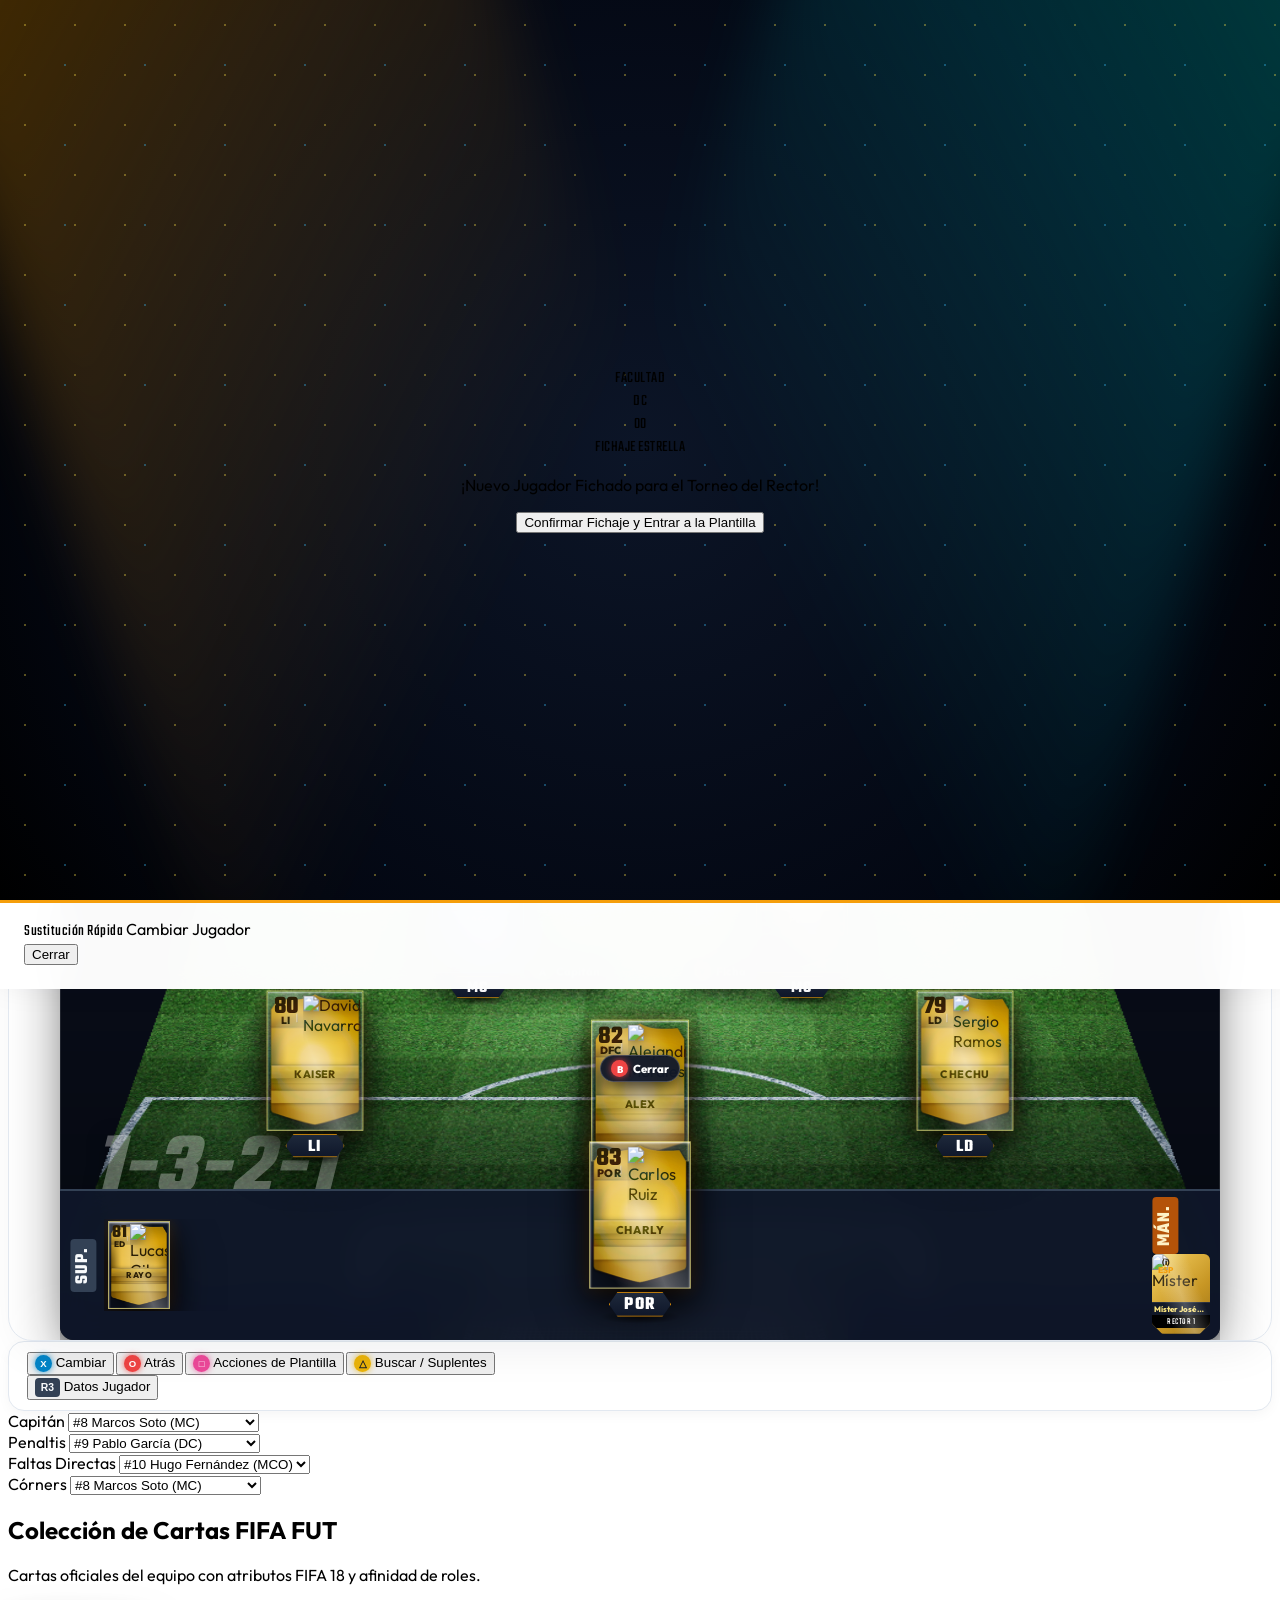
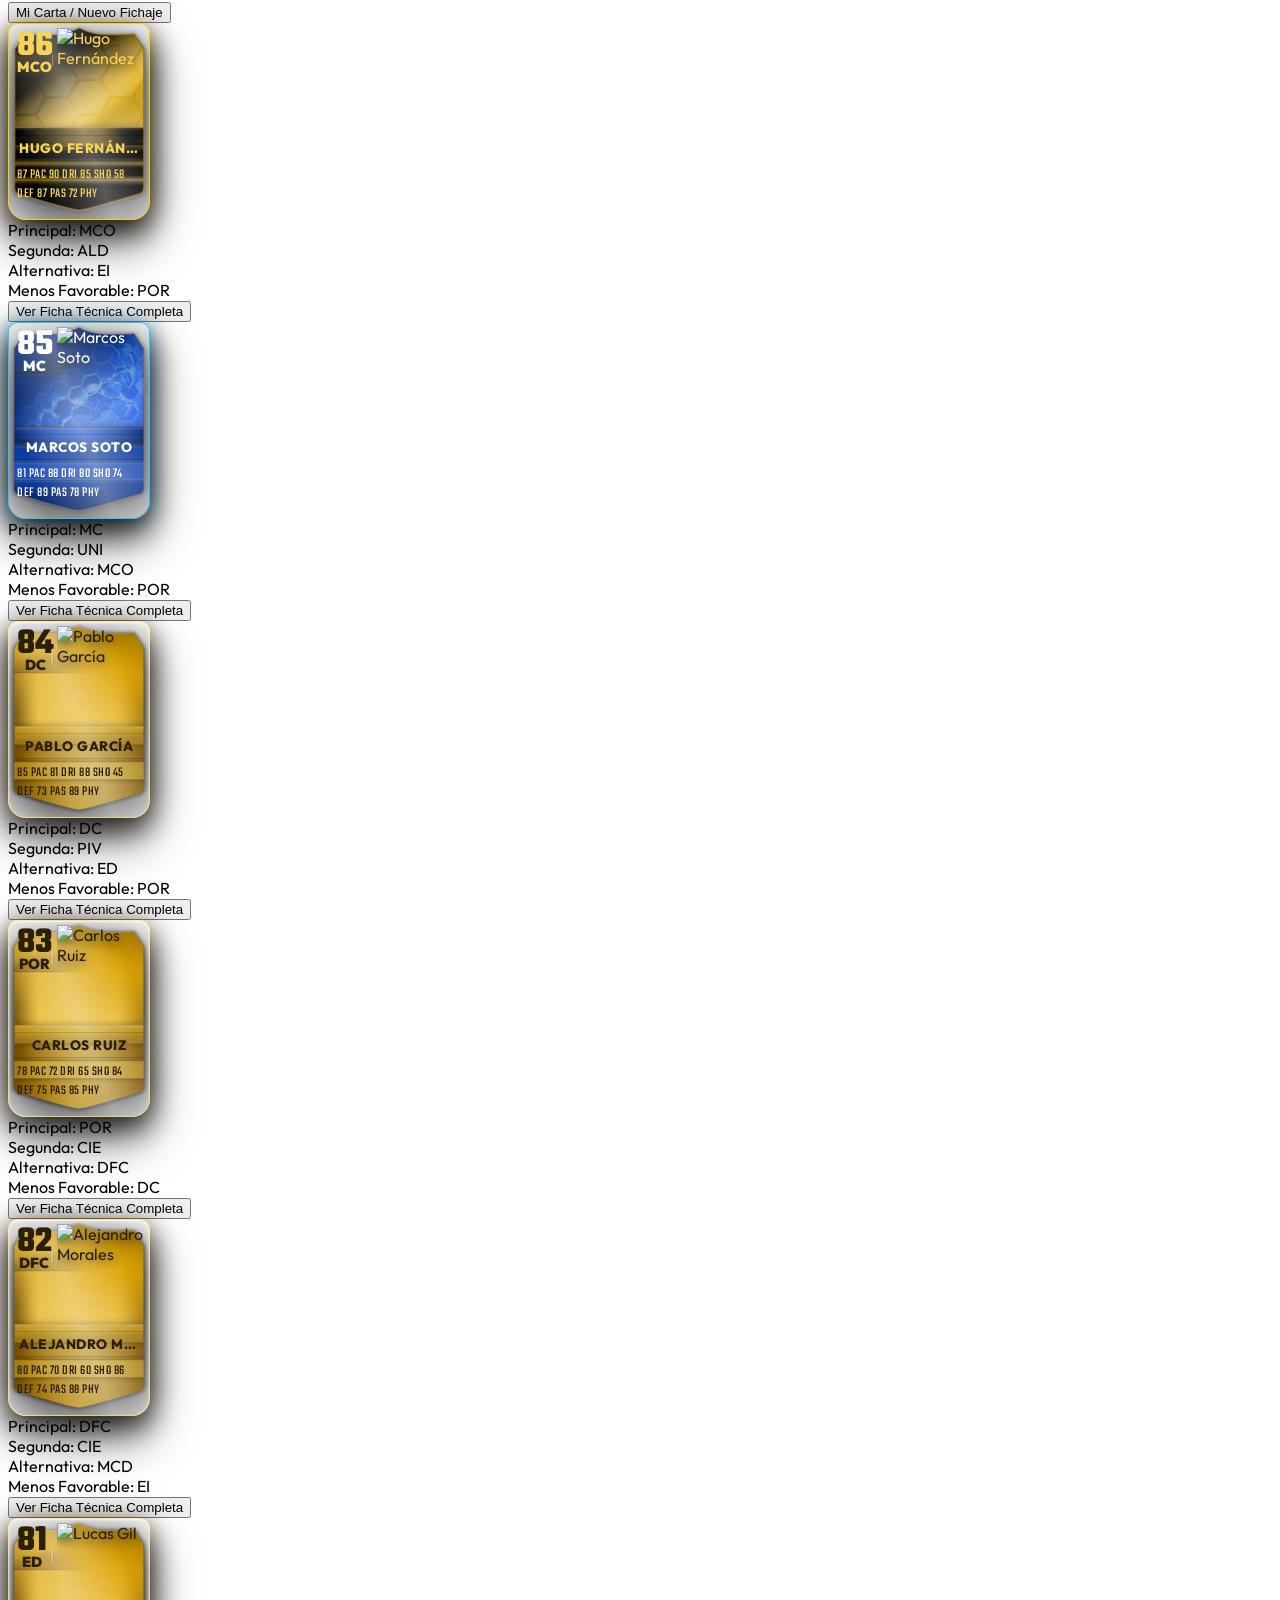
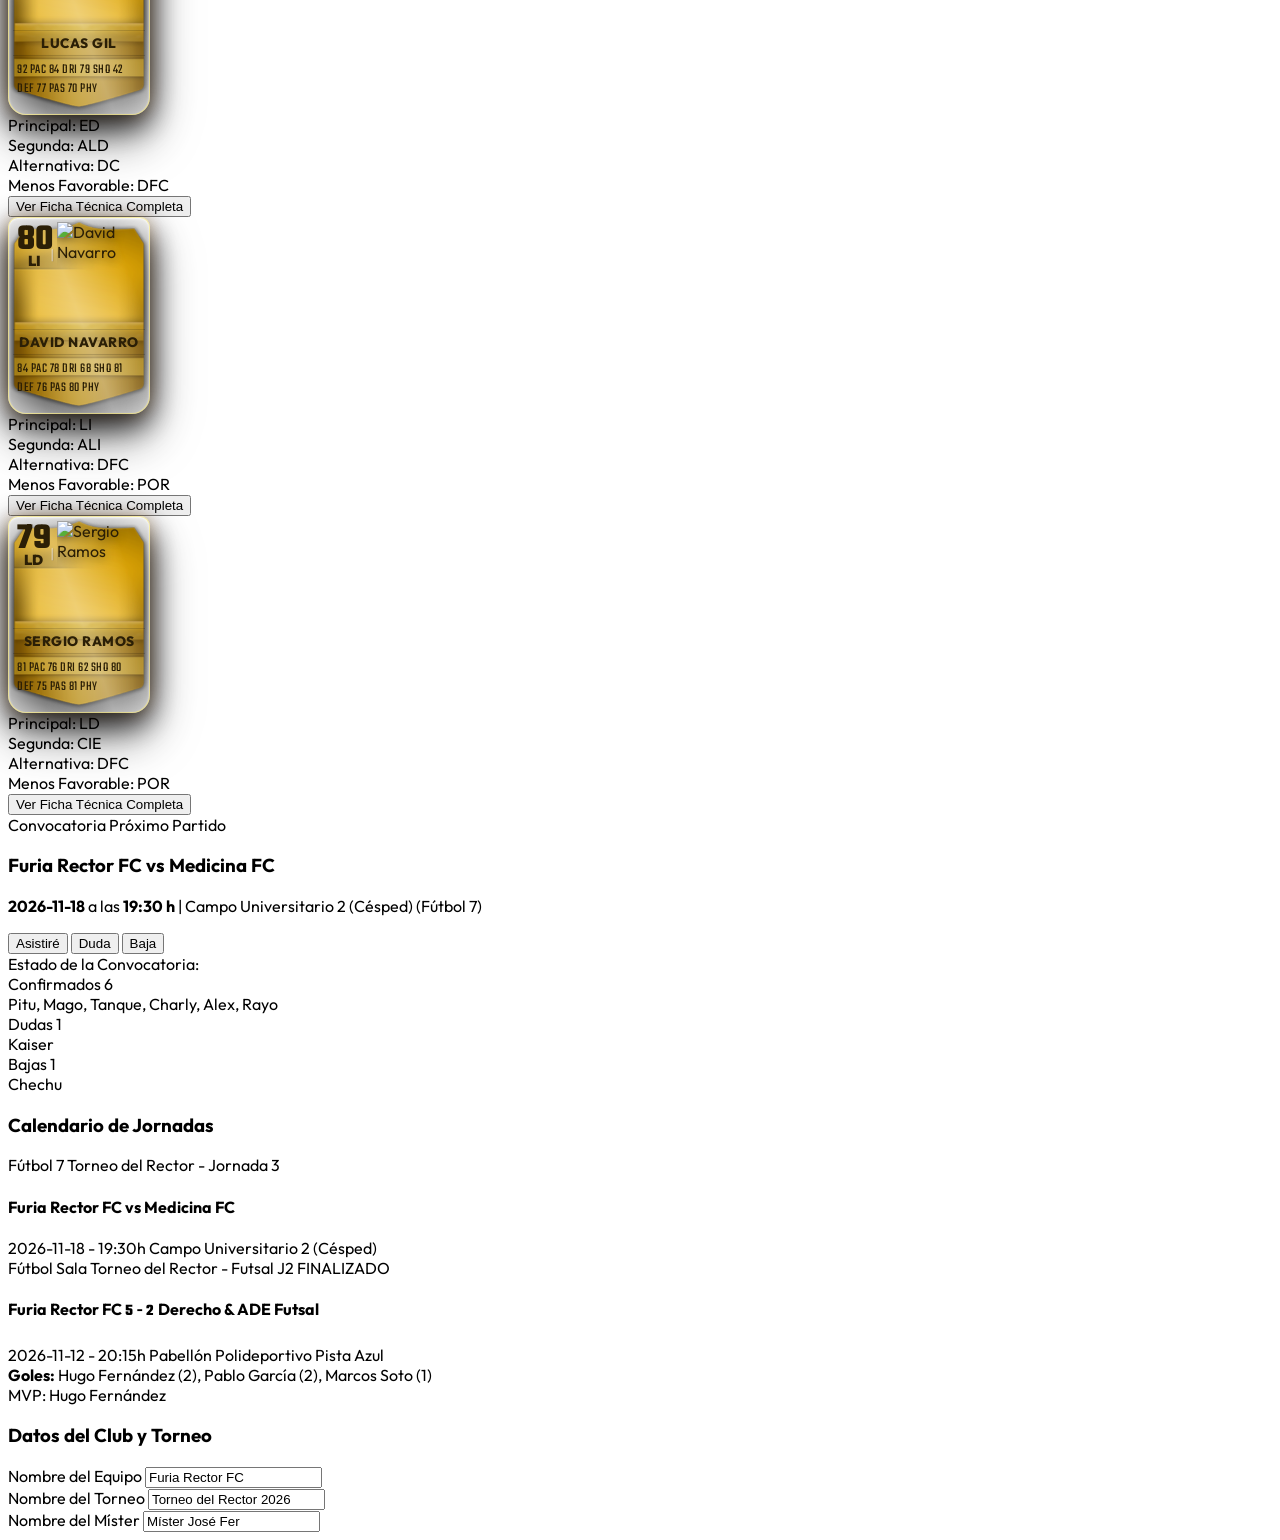
==== commit 84575063: "fix: purge duplicated cards in store and replicate authentic FIFA 19 & FIFA 22 menus 1:1" ====
--- a/index.html
+++ b/index.html
@@ -57,41 +57,92 @@
   <div id="fut-toast-container" aria-live="polite" role="status" aria-atomic="true"></div>
 
   <!-- NAVBAR SUPERIOR ESTILO FIFA FUT -->
-  <header class="sticky top-0 z-40 bg-white/95 backdrop-blur-md border-b border-slate-200/90 shadow-sm">
-    <div class="max-w-7xl mx-auto px-4 sm:px-6 lg:px-8">
-      <div class="flex items-center justify-between h-16">
+    <!-- NAVBAR SUPERIOR ESTILO FIFA ULTIMATE TEAM (FIFA 19 & FIFA 22 BROADCAST) -->
+  <header class="sticky top-0 z-40 bg-white shadow-sm border-b border-slate-200/90">
+    
+    <!-- 1. TOP BAR FIFA 19: CLUB INFO, MONEDAS, FP, HISTORIAL & NIVEL XP (CAPTURA 2) -->
+    <div class="border-b border-slate-200/80 bg-white px-3 sm:px-6 py-2">
+      <div class="max-w-7xl mx-auto flex flex-wrap items-center justify-between gap-3">
         
-        <!-- Logo FIFA & Equipo -->
+        <!-- Izquierda: Escudo de Club, Nombre y Fundación -->
         <div class="flex items-center gap-3">
-          <div class="w-10 h-10 rounded-xl bg-gradient-to-tr from-amber-600 via-amber-400 to-yellow-200 flex items-center justify-center shadow-lg shadow-amber-500/20 text-slate-950 font-black text-lg border border-amber-300">
+          <div class="relative w-10 h-10 rounded-xl bg-gradient-to-tr from-amber-500 via-amber-400 to-yellow-200 flex items-center justify-center shadow-md border-2 border-amber-300 text-slate-950 font-black text-sm tracking-wider">
             FUT
           </div>
-          <div>
+          <div class="leading-tight">
             <div class="flex items-center gap-2">
-              <span id="nav-team-name" class="font-black text-lg tracking-tight text-slate-900">Furia Rector FC</span>
-              <span id="nav-tournament-badge" class="text-[11px] px-2 py-0.5 rounded-full bg-amber-500/10 text-amber-400 border border-amber-500/30 font-semibold uppercase tracking-wider">Torneo del Rector</span>
-            </div>
-            <div class="flex items-center gap-2 text-xs text-slate-500">
-              <span id="firebase-status-badge" class="flex items-center gap-1 text-emerald-400 font-medium">
-                <span class="w-2 h-2 rounded-full bg-emerald-400 animate-pulse"></span>
-                <span>Firebase & Google Auth</span>
+              <span id="nav-team-name" class="font-black text-base tracking-tight text-slate-900">Furia Rector FC</span>
+              <span class="text-[10px] px-2 py-0.5 rounded-full bg-slate-100 text-slate-600 border border-slate-200 font-bold uppercase">FUND. Oct 2026</span>
+            </div>
+            <div class="text-[11px] text-slate-500 font-medium flex items-center gap-2 mt-0.5">
+              <span>Torneo del Rector</span>
+              <span>•</span>
+              <span id="firebase-status-badge" class="inline-flex items-center gap-1 text-emerald-600 font-bold">
+                <span class="w-1.5 h-1.5 rounded-full bg-emerald-500 animate-pulse"></span>
+                <span>En Línea (Cloud)</span>
               </span>
             </div>
           </div>
         </div>
 
-        <!-- Selector de Modalidad F7 / Fútbol Sala & Perfil & Sonido -->
-        <div class="flex items-center gap-3">
-          <button id="btn-toggle-audio" aria-label="Alternar efectos de sonido FUT" title="Efectos de Sonido FUT" class="p-2 rounded-xl bg-slate-100 hover:bg-slate-200 border border-slate-300 text-slate-700 hover:text-amber-600 transition flex items-center justify-center focus-visible:ring-2 focus-visible:ring-amber-500 shadow-sm">
+        <!-- Centro: Widgets de Recursos FIFA (Exacto a Captura 2 de FIFA 19) -->
+        <div class="hidden lg:flex items-center gap-3.5 text-xs">
+          <!-- Monedas FUT -->
+          <div class="flex items-center gap-1.5 bg-slate-50 border border-slate-200 px-3 py-1.5 rounded-xl shadow-xs">
+            <span class="w-5 h-5 rounded-full bg-amber-400 text-slate-950 flex items-center justify-center font-black text-[10px] shadow-xs">🪙</span>
+            <div>
+              <div class="text-[9px] font-black text-slate-400 uppercase tracking-wider leading-none">Monedas</div>
+              <div class="font-fifa text-base font-bold text-amber-600 leading-tight">24.500</div>
+            </div>
+          </div>
+
+          <!-- FIFA Points -->
+          <div class="flex items-center gap-1.5 bg-slate-50 border border-slate-200 px-3 py-1.5 rounded-xl shadow-xs">
+            <span class="w-5 h-5 rounded bg-emerald-500 text-white flex items-center justify-center font-black text-[9px] shadow-xs">FP</span>
+            <div>
+              <div class="text-[9px] font-black text-slate-400 uppercase tracking-wider leading-none">FIFA Points</div>
+              <div class="font-fifa text-base font-bold text-emerald-600 leading-tight">1.250</div>
+            </div>
+          </div>
+
+          <!-- Historial -->
+          <div class="flex items-center gap-1.5 bg-slate-50 border border-slate-200 px-3 py-1.5 rounded-xl shadow-xs">
+            <span class="w-5 h-5 rounded-full bg-sky-500 text-white flex items-center justify-center font-black text-[10px] shadow-xs">
+              <i data-lucide="trophy" class="w-3 h-3"></i>
+            </span>
+            <div>
+              <div class="text-[9px] font-black text-slate-400 uppercase tracking-wider leading-none">Historial</div>
+              <div class="font-fifa text-base font-bold text-sky-600 leading-tight">4 - 1 - 0</div>
+            </div>
+          </div>
+
+          <!-- Nivel / XP -->
+          <div class="flex items-center gap-2 bg-slate-50 border border-slate-200 px-3 py-1.5 rounded-xl shadow-xs">
+            <div>
+              <div class="flex items-center justify-between text-[9px] font-black text-slate-400 uppercase tracking-wider leading-none gap-3">
+                <span>NVL: 31</span>
+                <span>38.211 / 41.257</span>
+              </div>
+              <div class="w-24 h-1.5 bg-slate-200 rounded-full overflow-hidden mt-1">
+                <div class="h-full bg-gradient-to-r from-amber-500 to-yellow-400 rounded-full" style="width: 78%;"></div>
+              </div>
+            </div>
+            <span class="font-fifa text-base font-bold text-slate-800">71.691</span>
+          </div>
+        </div>
+
+        <!-- Derecha: Selector Modalidad, Audio & Auth -->
+        <div class="flex items-center gap-2.5">
+          <button id="btn-toggle-audio" aria-label="Alternar efectos de sonido FUT" title="Efectos de Sonido FUT" class="p-2 rounded-xl bg-slate-100 hover:bg-slate-200 border border-slate-200 text-slate-700 hover:text-amber-600 transition flex items-center justify-center focus-visible:ring-2 focus-visible:ring-amber-500 shadow-xs">
             <i data-lucide="volume-2" class="w-4 h-4"></i>
           </button>
 
-          <div class="hidden sm:flex items-center bg-slate-100 border border-slate-300 rounded-xl p-1 text-xs font-bold">
-            <button id="btn-mode-f7" class="px-3 py-1.5 rounded-lg bg-amber-500 text-slate-950 shadow-md transition flex items-center gap-1.5">
+          <div class="hidden sm:flex items-center bg-slate-100 border border-slate-200 rounded-xl p-1 text-xs font-bold shadow-xs">
+            <button id="btn-mode-f7" class="px-3 py-1 rounded-lg bg-slate-900 text-amber-400 font-black shadow-xs transition flex items-center gap-1.5">
               <i data-lucide="circle-dot" class="w-3.5 h-3.5"></i>
               <span>Fútbol 7</span>
             </button>
-            <button id="btn-mode-futsal" class="px-3 py-1.5 rounded-lg text-slate-400 hover:text-white transition flex items-center gap-1.5">
+            <button id="btn-mode-futsal" class="px-3 py-1 rounded-lg text-slate-600 hover:text-slate-900 transition flex items-center gap-1.5 font-bold">
               <i data-lucide="shield" class="w-3.5 h-3.5"></i>
               <span>Fútbol Sala</span>
             </button>
@@ -105,24 +156,28 @@
       </div>
     </div>
 
-    <!-- Menú de pestañas FUT -->
-    <nav class="bg-slate-50/90 border-t border-slate-200/90 px-4 sm:px-6 lg:px-8 overflow-x-auto">
-      <div class="max-w-7xl mx-auto flex space-x-1 sm:space-x-3 py-2 text-sm font-semibold">
-        <button data-tab="pitch" class="tab-btn active px-4 py-2 rounded-xl flex items-center gap-2 transition text-white bg-slate-900 border border-slate-800 shadow-sm">
-          <i data-lucide="shield" class="w-4 h-4"></i>
-          <span>Plantilla FIFA (Pizarra)</span>
-        </button>
-        <button data-tab="album" class="tab-btn px-4 py-2 rounded-xl flex items-center gap-2 transition text-slate-600 hover:text-slate-900 hover:bg-slate-100">
+    <!-- 2. RIBBON NAVEGACIÓN FIFA 19: TABS CON SUBRAYADO NEÓN DUAL-TONE (CAPTURA 2) -->
+    <nav class="bg-white/95 backdrop-blur-md px-3 sm:px-6 lg:px-8 overflow-x-auto">
+      <div class="max-w-7xl mx-auto flex space-x-2 sm:space-x-8 text-xs font-black uppercase tracking-wider">
+        <button data-tab="pitch" class="tab-btn fifa-tab-btn active py-3.5 px-2 flex items-center gap-2 transition relative">
+          <i data-lucide="layout-grid" class="w-4 h-4 text-amber-500"></i>
+          <span>PLANTILLAS (Pizarra)</span>
+          <span class="fifa-tab-indicator"></span>
+        </button>
+        <button data-tab="album" class="tab-btn fifa-tab-btn py-3.5 px-2 flex items-center gap-2 transition relative">
           <i data-lucide="layers" class="w-4 h-4"></i>
-          <span>Álbum de Cartas (<span id="tab-player-count">0</span>)</span>
-        </button>
-        <button data-tab="partidos" class="tab-btn px-4 py-2 rounded-xl flex items-center gap-2 transition text-slate-600 hover:text-slate-900 hover:bg-slate-100">
+          <span>ÁLBUM DE CROMOS (<span id="tab-player-count">0</span>)</span>
+          <span class="fifa-tab-indicator"></span>
+        </button>
+        <button data-tab="partidos" class="tab-btn fifa-tab-btn py-3.5 px-2 flex items-center gap-2 transition relative">
           <i data-lucide="calendar" class="w-4 h-4"></i>
-          <span>Partidos & Asistencia</span>
-        </button>
-        <button data-tab="ajustes" class="tab-btn px-4 py-2 rounded-xl flex items-center gap-2 transition text-slate-600 hover:text-slate-900 hover:bg-slate-100">
+          <span>CALENDARIO & JORNADAS</span>
+          <span class="fifa-tab-indicator"></span>
+        </button>
+        <button data-tab="ajustes" class="tab-btn fifa-tab-btn py-3.5 px-2 flex items-center gap-2 transition relative">
           <i data-lucide="settings" class="w-4 h-4"></i>
-          <span>Ajustes</span>
+          <span>MI CLUB & AJUSTES</span>
+          <span class="fifa-tab-indicator"></span>
         </button>
       </div>
     </nav>
@@ -132,19 +187,39 @@
   <main class="flex-1 max-w-[1600px] w-full mx-auto px-2 sm:px-4 lg:px-6 py-4">
 
     <!-- ==================== 1. VISTA PIZARRA FIFA ULTIMATE TEAM ==================== -->
-    <section id="view-pitch" class="tab-view space-y-5">
+    <section id="view-pitch" class="tab-view space-y-4">
       
+      <!-- SUBNAV FIFA 22 SQUAD (CAPTURA 1: [L1] MERCADO DE FICHAJES | PLANTILLA | MI CLUB [R1]) -->
+      <div class="fifa-squad-subnav bg-white/80 rounded-xl px-4 py-2 border border-slate-200 shadow-xs flex items-center justify-between">
+        <div class="flex items-center gap-4">
+          <span class="text-slate-400 font-black text-xs flex items-center gap-1 cursor-pointer hover:text-slate-700">
+            <span class="gamepad-badge l2-badge">L1</span>
+            <span>MERCADO DE FICHAJES</span>
+          </span>
+          <span class="subnav-active font-black text-xs flex items-center gap-1.5 cursor-pointer">
+            <span>PLANTILLA ACTIVA</span>
+          </span>
+          <span class="text-slate-400 font-black text-xs flex items-center gap-1 cursor-pointer hover:text-slate-700">
+            <span>MI CLUB</span>
+            <span class="gamepad-badge l2-badge">R1</span>
+          </span>
+        </div>
+        <div class="flex items-center gap-2">
+          <span id="current-modality-badge" class="px-2.5 py-0.5 rounded-full bg-amber-500/10 text-amber-600 font-black text-[10px] uppercase border border-amber-500/20">FUT 7 DRAFT</span>
+        </div>
+      </div>
+
       <!-- Contenedor del Estadio FIFA FUT -->
-      <div class="fut-stadium-container relative p-3 sm:p-5 flex flex-col justify-between">
+      <div class="fut-stadium-container relative p-2 sm:p-4 flex flex-col justify-between">
         
         <!-- Valla Publicitaria LED Superior (Adboard FIFA 18) -->
-        <div class="pitch-adboard-strip mb-3 rounded-lg">
+        <div class="pitch-adboard-strip mb-2 rounded-lg">
           <span><span class="ea-badge">EA SPORTS</span> <span class="brand-glow">FIFA ULTIMATE TEAM</span> • TORNEO DEL RECTOR • <span class="brand-glow">FUT SQUAD BUILDER</span></span>
           <span class="hidden md:inline-flex"><span class="brand-glow">UNIVERSIDAD</span> • MODALIDAD F7 & SALA • <span class="brand-glow">FURIA RECTOR FC</span></span>
         </div>
 
         <!-- Selector Modalidad Móvil -->
-        <div class="sm:hidden flex items-center bg-slate-100 border border-slate-300 rounded-xl p-1 text-xs font-bold w-full justify-center mb-3">
+        <div class="sm:hidden flex items-center bg-slate-100 border border-slate-300 rounded-xl p-1 text-xs font-bold w-full justify-center mb-2">
           <button id="btn-mode-f7-mobile" class="flex-1 py-1.5 rounded-lg bg-slate-900 text-amber-400 font-bold">Fútbol 7</button>
           <button id="btn-mode-futsal-mobile" class="flex-1 py-1.5 rounded-lg text-slate-600 font-bold">Fútbol Sala</button>
         </div>
@@ -154,61 +229,78 @@
           <i data-lucide="repeat" class="w-3.5 h-3.5 inline mr-1"></i> Toca otro jugador del campo o del banquillo para intercambiar posición
         </div>
 
-        <!-- EL CAMPO DE FÚTBOL FIFA CON HUDs FLOTANTES -->
+        <!-- EL CAMPO DE FÚTBOL FIFA CON HUDs FLOTANTES (CAPTURA 1) -->
         <div id="pitch-wrapper" class="fut-pitch relative">
           
-          <!-- HUD Izquierdo: Formación y Tarjeta del Míster FIFA 18 -->
-          <div class="fut-left-dock">
-            <div class="fut-dock-header">
-              <span id="current-modality-badge">FUT 7 DRAFT</span>
-            </div>
-            <div class="fut-dock-section">
-              <label for="select-active-formation" class="fut-dock-label cursor-pointer">Formation</label>
-              <select id="select-active-formation" name="formation" aria-label="Formación táctica" class="fut-dock-select">
-              </select>
-            </div>
-            <div class="fut-dock-section">
-              <div class="fut-dock-label">Manager</div>
-              <div class="fut-manager-card-box">
-                <div class="fut-manager-card-fut18">
-                  <div class="mgr-badge-col">
-                    <span>(i)</span>
-                    <span class="mt-0.5">M</span>
-                    <span class="mt-1 text-[10px] font-bold text-amber-300">ESP</span>
-                  </div>
-                  <div class="mgr-photo-wrap">
-                    <img id="manager-avatar" src="https://images.unsplash.com/photo-1560250097-0b93528c311a?w=150&auto=format&fit=crop&q=80" alt="Míster">
-                  </div>
-                  <div class="mgr-name-plate">
-                    <span id="manager-name-tag">Míster José</span>
-                  </div>
-                  <div class="mgr-league-tag">
-                    <span>RECTOR 1</span>
-                  </div>
+          <!-- LÍNEAS TÁCTICAS DE QUÍMICA SVG (CAPTURA 1: ENLACES VERDES DE JUEGO) -->
+          <svg id="chem-lines-svg" class="absolute inset-0 w-full h-full pointer-events-none z-10"></svg>
+
+          <!-- MARCA DE AGUA DE FORMACIÓN EN CÉSPED (CAPTURA 1: "4-3-3" EN CÉSPED) -->
+          <div id="pitch-formation-watermark" class="pitch-formation-watermark">1-3-2-1</div>
+
+          <!-- HUD IZQUIERDO: REVIEW DEL EQUIPO (CAPTURA 1: ESCUDO, VALORACIÓN, QUÍMICA & [L2] ACCIONES) -->
+          <div class="fifa-squad-left-hud">
+            <div class="flex items-center gap-2 mb-1">
+              <div class="w-8 h-8 rounded-lg bg-gradient-to-tr from-cyan-500 to-blue-600 flex items-center justify-center text-white font-black text-xs shadow-xs">
+                FUT
+              </div>
+              <div>
+                <div id="hud-team-name" class="font-black text-xs text-slate-900 leading-tight uppercase tracking-wide">Furia Rector FC</div>
+                <div class="text-amber-500 text-[11px] tracking-wider leading-none">★★★★★</div>
+              </div>
+            </div>
+            
+            <div class="flex items-center justify-between gap-3 mt-2 pt-2 border-t border-slate-200">
+              <div>
+                <span class="text-[9px] font-black text-slate-400 uppercase tracking-wider block">Valoración</span>
+                <span id="hud-team-rating" class="font-fifa text-2xl font-bold text-slate-900 leading-none">84</span>
+              </div>
+              <div class="text-right flex-1">
+                <div class="flex items-center justify-between text-[9px] font-black uppercase tracking-wider mb-1">
+                  <span class="text-slate-400">Química</span>
+                  <span class="text-cyan-600 font-fifa text-sm font-bold">100</span>
+                </div>
+                <div class="w-full h-1.5 bg-slate-200 rounded-full overflow-hidden">
+                  <div class="h-full bg-gradient-to-r from-cyan-400 to-blue-500 rounded-full" style="width: 100%;"></div>
                 </div>
               </div>
             </div>
-          </div>
-
-          <!-- HUD Derecho: Rating & Titulares FIFA 18 -->
-          <div class="fut-right-dock">
-            <div class="fut-stat-row">
-              <span class="fut-stat-label">Rating</span>
-              <div class="fut-stat-val-group">
-                <span id="hud-team-rating" class="fut-stat-number">83</span>
-                <span class="fut-stars">★★★★★</span>
+
+            <!-- Botón [L2] Acciones de Plantilla (Captura 1) -->
+            <button type="button" id="btn-squad-actions" class="mt-2.5 w-full py-1.5 px-2 rounded-lg bg-slate-900 hover:bg-slate-800 text-amber-400 font-black text-[10px] uppercase tracking-wider flex items-center justify-center gap-1.5 shadow-xs transition active:scale-95">
+              <span class="gamepad-badge l2-badge">L2</span>
+              <span>Acciones de Plantilla</span>
+            </button>
+          </div>
+
+          <!-- HUD DERECHO: FICHA DETALLADA DEL JUGADOR ACTIVO (CAPTURA 1 COURTOIS & CAPTURA 5 ROBBEN) -->
+          <div class="fifa-squad-right-hud" id="hud-player-inspector">
+            <div class="flex items-center gap-2.5">
+              <div class="relative flex-shrink-0">
+                <img id="inspector-player-avatar" src="https://images.unsplash.com/photo-1506794778202-cad84cf45f1d?w=150&auto=format&fit=crop&q=80" alt="Player" class="w-11 h-11 rounded-full object-cover border-2 border-amber-400 shadow-xs">
+                <span id="inspector-player-pos" class="absolute -bottom-1 -right-1 px-1 py-0.2 rounded bg-slate-900 text-amber-400 font-black text-[8px] uppercase border border-amber-400/60">POR</span>
               </div>
-            </div>
-            <div class="fut-stat-row">
-              <span class="fut-stat-label">Plantilla</span>
-              <div class="fut-stat-val-group">
-                <span id="hud-team-starters" class="fut-stat-number text-amber-400">7</span>
-                <span class="text-[10px] font-bold text-slate-400 uppercase tracking-wider">Activos</span>
+              <div class="overflow-hidden">
+                <div id="inspector-player-name" class="font-black text-xs text-slate-900 uppercase tracking-wide truncate">Pablo García</div>
+                <div class="flex items-center gap-1.5 text-xs">
+                  <span id="inspector-player-rating" class="font-fifa text-xl font-bold text-amber-600 leading-none">84</span>
+                  <span class="text-[9px] font-black text-slate-500 uppercase tracking-wider">OVR • TITULAR</span>
+                </div>
               </div>
             </div>
-          </div>
-
-          <!-- Nodos de Cartas de Jugadores -->
+
+            <!-- Atributos FIFA del Jugador Seleccionado (Captura 1 & 5) -->
+            <div id="inspector-stats-grid" class="grid grid-cols-3 gap-1 mt-2 pt-2 border-t border-slate-200 text-center font-fifa">
+              <div class="bg-slate-50 rounded p-0.5 border border-slate-200/60"><span class="text-[8px] text-slate-400 block font-sans font-bold leading-tight">PAC</span><span id="stat-pac" class="text-xs font-bold text-slate-800">84</span></div>
+              <div class="bg-slate-50 rounded p-0.5 border border-slate-200/60"><span class="text-[8px] text-slate-400 block font-sans font-bold leading-tight">SHO</span><span id="stat-sho" class="text-xs font-bold text-slate-800">82</span></div>
+              <div class="bg-slate-50 rounded p-0.5 border border-slate-200/60"><span class="text-[8px] text-slate-400 block font-sans font-bold leading-tight">PAS</span><span id="stat-pas" class="text-xs font-bold text-slate-800">80</span></div>
+              <div class="bg-slate-50 rounded p-0.5 border border-slate-200/60"><span class="text-[8px] text-slate-400 block font-sans font-bold leading-tight">DRI</span><span id="stat-dri" class="text-xs font-bold text-slate-800">85</span></div>
+              <div class="bg-slate-50 rounded p-0.5 border border-slate-200/60"><span class="text-[8px] text-slate-400 block font-sans font-bold leading-tight">DEF</span><span id="stat-def" class="text-xs font-bold text-slate-800">60</span></div>
+              <div class="bg-slate-50 rounded p-0.5 border border-slate-200/60"><span class="text-[8px] text-slate-400 block font-sans font-bold leading-tight">PHY</span><span id="stat-phy" class="text-xs font-bold text-slate-800">78</span></div>
+            </div>
+          </div>
+
+          <!-- Nodos de Cartas de Jugadores Titulares sobre el Césped -->
           <div id="pitch-slots-container"></div>
 
           <!-- SPRINT 3: MENÚ RADIAL DE CONSOLA / ACTION WHEEL -->
@@ -230,57 +322,110 @@
               <span class="radial-label">Cerrar</span>
             </button>
           </div>
-        </div>
-
-        <!-- BANQUILLO DE SUPLENTES FUT -->
-        <div class="mt-4 rounded-2xl bg-white border border-slate-200 p-4 shadow-sm">
-          <div class="flex items-center justify-between mb-2">
-            <span class="text-xs font-black uppercase text-slate-900 tracking-wider flex items-center gap-1.5">
-              <i data-lucide="users" class="w-3.5 h-3.5"></i>
-              <span>Banquillo de Suplentes (Toca para sustituir)</span>
-            </span>
-            <span class="text-[11px] text-slate-500 font-medium">Toca cualquier suplente para dar relevo al jugador activo</span>
-          </div>
-
-          <div id="pitch-bench-container" class="flex items-center gap-3 overflow-x-auto py-1">
-            <!-- Render dinámico de suplentes -->
-          </div>
-        </div>
-
+
+          <!-- MUELLE INTEGRADO DE SUPLENTES & MÍSTER (CAPTURA 1: SUP. Y MÁN.) -->
+          <div class="fifa-bench-dock">
+            <!-- Pestaña Vertical SUP. -->
+            <div class="fifa-bench-tag">
+              <span>SUP.</span>
+            </div>
+
+            <!-- Tira Horizontal de Cartas de Suplentes (0 duplicados) -->
+            <div id="pitch-bench-container" class="fifa-bench-cards-strip">
+              <!-- Render dinámico -->
+            </div>
+
+            <!-- Pestaña MÁN. y Tarjeta del Míster -->
+            <div class="flex items-center gap-2 pl-2 border-l border-slate-600 flex-shrink-0">
+              <div class="fifa-bench-tag manager-tag">
+                <span>MÁN.</span>
+              </div>
+              <div class="cursor-pointer hover:scale-105 transition flex-shrink-0">
+                <div class="fut-manager-card-fut18" style="width: 58px; height: 80px;">
+                  <div class="mgr-badge-col">
+                    <span style="font-size: 0.52rem;">(i)</span>
+                    <span style="font-size: 0.52rem; color: #f59e0b;">ESP</span>
+                  </div>
+                  <div class="mgr-photo-wrap" style="height: 48px;">
+                    <img id="manager-avatar" src="https://images.unsplash.com/photo-1560250097-0b93528c311a?w=150&auto=format&fit=crop&q=80" alt="Míster">
+                  </div>
+                  <div class="mgr-name-plate" style="font-size: 0.5rem;">
+                    <span id="manager-name-tag">Míster José</span>
+                  </div>
+                  <div class="mgr-league-tag" style="font-size: 0.56rem;">
+                    <span>RECTOR 1</span>
+                  </div>
+                </div>
+              </div>
+            </div>
+          </div>
+
+        </div>
+
+      </div>
+
+      <!-- BARRA DE ACCIÓN DE MANDOS DE CONSOLA (CAPTURA 1 & 5: [X] Cambiar [O] Atrás [Square] Acciones...) -->
+      <div class="fifa-console-bar">
+        <div class="flex flex-wrap items-center justify-between gap-4 w-full">
+          <div class="flex items-center gap-5 flex-wrap">
+            <button type="button" onclick="window.futApp.triggerSwapActive()" class="flex items-center gap-1.5 hover:text-amber-500 transition cursor-pointer">
+              <span class="gamepad-badge x-btn">X</span>
+              <span>Cambiar</span>
+            </button>
+            <button type="button" onclick="window.futApp.cancelSelection()" class="flex items-center gap-1.5 hover:text-amber-500 transition cursor-pointer">
+              <span class="gamepad-badge b-btn">O</span>
+              <span>Atrás</span>
+            </button>
+            <button type="button" onclick="window.futApp.toggleSquadActions()" class="flex items-center gap-1.5 hover:text-amber-500 transition cursor-pointer">
+              <span class="gamepad-badge square-btn">□</span>
+              <span>Acciones de Plantilla</span>
+            </button>
+            <button type="button" onclick="window.futApp.openSubDrawer()" class="flex items-center gap-1.5 hover:text-amber-500 transition cursor-pointer">
+              <span class="gamepad-badge y-btn">△</span>
+              <span>Buscar / Suplentes</span>
+            </button>
+          </div>
+          <div class="flex items-center gap-4">
+            <button type="button" onclick="window.futApp.inspectSelectedOrCaptain()" class="flex items-center gap-1.5 hover:text-amber-500 transition cursor-pointer">
+              <span class="gamepad-badge r3-badge">R3</span>
+              <span>Datos Jugador</span>
+            </button>
+          </div>
+        </div>
       </div>
 
       <!-- ESPECIALISTAS A BALÓN PARADO (BROADCAST ESPORTS) -->
-      <div class="grid grid-cols-2 sm:grid-cols-4 gap-3 bg-white border border-slate-200 shadow-sm p-4 rounded-2xl">
-        <div class="bg-slate-50 border border-slate-200/80 p-3 rounded-xl">
+      <div class="grid grid-cols-2 sm:grid-cols-4 gap-3 bg-white border border-slate-200 shadow-xs p-3.5 rounded-2xl">
+        <div class="bg-slate-50 border border-slate-200/80 p-2.5 rounded-xl">
           <label for="spec-captain" class="flex items-center gap-1.5 text-[11px] font-black text-slate-800 uppercase tracking-wider mb-1 cursor-pointer">
-            <i data-lucide="crown" class="w-4 h-4 text-amber-500"></i>
+            <i data-lucide="crown" class="w-3.5 h-3.5 text-amber-500"></i>
             <span>Capitán</span>
           </label>
-          <select id="spec-captain" name="captain" class="w-full bg-white border border-slate-300 text-xs rounded-lg px-2.5 py-1.5 font-bold text-slate-900 focus:ring-2 focus:ring-amber-500 shadow-sm">
+          <select id="spec-captain" name="captain" class="w-full bg-white border border-slate-300 text-xs rounded-lg px-2 py-1 font-bold text-slate-900 focus:ring-2 focus:ring-amber-500 shadow-xs">
           </select>
         </div>
-        <div class="bg-slate-50 border border-slate-200/80 p-3 rounded-xl">
+        <div class="bg-slate-50 border border-slate-200/80 p-2.5 rounded-xl">
           <label for="spec-penalties" class="flex items-center gap-1.5 text-[11px] font-black text-slate-800 uppercase tracking-wider mb-1 cursor-pointer">
-            <i data-lucide="crosshair" class="w-4 h-4 text-rose-500"></i>
+            <i data-lucide="crosshair" class="w-3.5 h-3.5 text-rose-500"></i>
             <span>Penaltis</span>
           </label>
-          <select id="spec-penalties" name="penalties" class="w-full bg-white border border-slate-300 text-xs rounded-lg px-2.5 py-1.5 font-bold text-slate-900 focus:ring-2 focus:ring-amber-500 shadow-sm">
+          <select id="spec-penalties" name="penalties" class="w-full bg-white border border-slate-300 text-xs rounded-lg px-2 py-1 font-bold text-slate-900 focus:ring-2 focus:ring-amber-500 shadow-xs">
           </select>
         </div>
-        <div class="bg-slate-50 border border-slate-200/80 p-3 rounded-xl">
+        <div class="bg-slate-50 border border-slate-200/80 p-2.5 rounded-xl">
           <label for="spec-freekicks" class="flex items-center gap-1.5 text-[11px] font-black text-slate-800 uppercase tracking-wider mb-1 cursor-pointer">
-            <i data-lucide="zap" class="w-4 h-4 text-amber-500"></i>
+            <i data-lucide="zap" class="w-3.5 h-3.5 text-amber-500"></i>
             <span>Faltas Directas</span>
           </label>
-          <select id="spec-freekicks" name="freekicks" class="w-full bg-white border border-slate-300 text-xs rounded-lg px-2.5 py-1.5 font-bold text-slate-900 focus:ring-2 focus:ring-amber-500 shadow-sm">
+          <select id="spec-freekicks" name="freekicks" class="w-full bg-white border border-slate-300 text-xs rounded-lg px-2 py-1 font-bold text-slate-900 focus:ring-2 focus:ring-amber-500 shadow-xs">
           </select>
         </div>
-        <div class="bg-slate-50 border border-slate-200/80 p-3 rounded-xl">
+        <div class="bg-slate-50 border border-slate-200/80 p-2.5 rounded-xl">
           <label for="spec-corners" class="flex items-center gap-1.5 text-[11px] font-black text-slate-800 uppercase tracking-wider mb-1 cursor-pointer">
-            <i data-lucide="flag" class="w-4 h-4 text-sky-500"></i>
+            <i data-lucide="flag" class="w-3.5 h-3.5 text-sky-500"></i>
             <span>Córners</span>
           </label>
-          <select id="spec-corners" name="corners" class="w-full bg-white border border-slate-300 text-xs rounded-lg px-2.5 py-1.5 font-bold text-slate-900 focus:ring-2 focus:ring-amber-500 shadow-sm">
+          <select id="spec-corners" name="corners" class="w-full bg-white border border-slate-300 text-xs rounded-lg px-2 py-1 font-bold text-slate-900 focus:ring-2 focus:ring-amber-500 shadow-xs">
           </select>
         </div>
       </div>
@@ -843,6 +988,43 @@
     </div>
   </div>
 
+    <!-- 6. MODAL ACCIONES DE PLANTILLA [L2] (CAMBIO DE FORMACIÓN Y AUTO-ORDENAR) -->
+  <dialog id="squad-actions-dialog" aria-labelledby="squad-actions-title" class="rounded-3xl bg-white text-slate-900 border border-slate-200 shadow-2xl p-0 max-w-md w-full">
+    <div class="p-6">
+      <div class="flex items-center justify-between mb-4">
+        <div class="flex items-center gap-2">
+          <span class="gamepad-badge l2-badge">L2</span>
+          <h2 id="squad-actions-title" class="font-black text-xl text-slate-900 uppercase tracking-wide">Acciones de Plantilla</h2>
+        </div>
+        <button type="button" onclick="document.getElementById('squad-actions-dialog').close()" class="text-slate-400 hover:text-slate-900 p-1 rounded-lg">
+          <i data-lucide="x" class="w-5 h-5"></i>
+        </button>
+      </div>
+
+      <div class="space-y-4">
+        <!-- Selector de Formación Táctica -->
+        <div>
+          <label for="select-active-formation" class="block text-xs font-black text-slate-700 uppercase tracking-wider mb-1.5 cursor-pointer">
+            Formación Táctica en Campo
+          </label>
+          <select id="select-active-formation" name="formation" aria-label="Formación táctica" class="w-full bg-slate-50 border border-slate-300 text-slate-900 font-bold rounded-xl px-3 py-2 text-xs focus:ring-2 focus:ring-amber-500 shadow-xs">
+          </select>
+        </div>
+
+        <div class="pt-2 border-t border-slate-200 space-y-2">
+          <button type="button" onclick="window.futApp.autoOptimizeSquad()" class="w-full py-2.5 px-3 rounded-xl bg-slate-900 hover:bg-slate-800 text-amber-400 font-black text-xs uppercase tracking-wider flex items-center justify-center gap-2 transition shadow-xs">
+            <i data-lucide="sparkles" class="w-4 h-4"></i>
+            <span>Auto-Alinear Mejor Once Táctico</span>
+          </button>
+          <button type="button" onclick="window.futApp.resetSquadPositions()" class="w-full py-2.5 px-3 rounded-xl bg-slate-100 hover:bg-slate-200 text-slate-700 font-black text-xs uppercase tracking-wider flex items-center justify-center gap-2 transition border border-slate-200">
+            <i data-lucide="rotate-ccw" class="w-4 h-4"></i>
+            <span>Restablecer Posiciones Predeterminadas</span>
+          </button>
+        </div>
+      </div>
+    </div>
+  </dialog>
+
   <!-- SCRIPTS -->
   <script type="module" src="js/app.js"></script>
 
--- a/css/styles.css
+++ b/css/styles.css
@@ -1185,3 +1185,196 @@
   font-size: 1.1rem !important;
   padding: 4px 6px !important;
 }
+
+/* =====================================================================
+   ESTÉTICA 1:1 FIFA 19 & FIFA 22 ULTIMATE TEAM (MENÚS & SQUAD MANAGEMENT)
+   Basado exactamente en las capturas del usuario:
+   - Ribbon de pestañas FIFA 19 con subrayado neón dual-tone (Magenta / Cian / Ámbar)
+   - HUD de Valoración & Química con barra de progreso cian estilo FC 24
+   - HUD derecho con Ficha Rápida del Jugador seleccionado (estilo Courtois / Robben)
+   - Marca de agua táctica de Formación sobre el césped en perspectiva
+   - Muelle inferior integrado de Suplentes (SUP.) con tarjeta de Míster (MÁN.)
+   - Barra de acción de mando de consola en el pie
+   ===================================================================== */
+
+/* Ribbon de Pestañas FIFA 19 */
+.fifa-tab-btn {
+  color: #64748b;
+  font-weight: 800;
+  letter-spacing: 0.8px;
+  position: relative;
+  transition: color 0.15s ease;
+}
+.fifa-tab-btn:hover {
+  color: #0f172a;
+}
+.fifa-tab-btn.active {
+  color: #0f172a;
+  font-weight: 900;
+}
+.fifa-tab-indicator {
+  display: none;
+  position: absolute;
+  bottom: 0;
+  left: 0;
+  right: 0;
+  height: 3.5px;
+  background: linear-gradient(90deg, #ec4899 0%, #06b6d4 50%, #f59e0b 100%);
+  border-radius: 4px 4px 0 0;
+  box-shadow: 0 0 10px rgba(6, 182, 212, 0.6);
+}
+.fifa-tab-btn.active .fifa-tab-indicator {
+  display: block;
+}
+
+/* Sub-header de Navegación de Plantilla (FIFA 22 Squad Menu) */
+.fifa-squad-subnav {
+  display: flex;
+  align-items: center;
+  gap: 1.5rem;
+  padding: 6px 12px;
+  font-size: 0.75rem;
+  font-weight: 900;
+  letter-spacing: 1.5px;
+  text-transform: uppercase;
+  color: #64748b;
+  border-bottom: 1.5px solid #e2e8f0;
+  margin-bottom: 8px;
+}
+.fifa-squad-subnav .subnav-active {
+  color: #0f172a;
+  position: relative;
+}
+.fifa-squad-subnav .subnav-active::after {
+  content: "";
+  position: absolute;
+  bottom: -7.5px;
+  left: 0;
+  right: 0;
+  height: 2.5px;
+  background: #ec4899;
+  border-radius: 2px;
+}
+
+/* HUD Superior Izquierdo: Valoración, Química & Acciones (Captura 1) */
+.fifa-squad-left-hud {
+  position: absolute;
+  top: 14px;
+  left: 14px;
+  z-index: 40;
+  width: 210px;
+  background: rgba(255, 255, 255, 0.95);
+  backdrop-filter: blur(16px);
+  border: 1.5px solid rgba(226, 232, 240, 0.95);
+  border-radius: 1rem;
+  padding: 10px 12px;
+  box-shadow: 0 15px 35px -5px rgba(15, 23, 42, 0.12);
+}
+
+/* HUD Superior Derecho: Ficha del Jugador Activo (Captura 1 Courtois & Captura 5 Robben) */
+.fifa-squad-right-hud {
+  position: absolute;
+  top: 14px;
+  right: 14px;
+  z-index: 40;
+  width: 225px;
+  background: rgba(255, 255, 255, 0.95);
+  backdrop-filter: blur(16px);
+  border: 1.5px solid rgba(226, 232, 240, 0.95);
+  border-radius: 1rem;
+  padding: 10px 12px;
+  box-shadow: 0 15px 35px -5px rgba(15, 23, 42, 0.12);
+}
+
+/* Marca de Agua de Formación Táctica en Césped (Captura 1: 4-3-3) */
+.pitch-formation-watermark {
+  position: absolute;
+  bottom: 125px;
+  left: 32px;
+  font-family: 'Teko', sans-serif;
+  font-size: 5.5rem;
+  font-weight: 700;
+  font-style: italic;
+  color: rgba(255, 255, 255, 0.32);
+  letter-spacing: 2px;
+  pointer-events: none;
+  user-select: none;
+  z-index: 8;
+  text-shadow: 0 4px 20px rgba(0, 0, 0, 0.35);
+  line-height: 1;
+}
+
+/* Muelle de Suplentes Integrado en la Base del Estadio (Captura 1 SUP. & MÁN.) */
+.fifa-bench-dock {
+  position: absolute;
+  bottom: 0;
+  left: 0;
+  right: 0;
+  background: rgba(15, 23, 42, 0.94);
+  backdrop-filter: blur(16px);
+  border-top: 2px solid #334155;
+  display: flex;
+  align-items: center;
+  padding: 6px 10px;
+  gap: 8px;
+  z-index: 25;
+  overflow: hidden;
+}
+
+.fifa-bench-tag {
+  background: #334155;
+  color: #f8fafc;
+  font-family: 'Teko', sans-serif;
+  font-size: 1.15rem;
+  font-weight: 700;
+  letter-spacing: 1px;
+  writing-mode: vertical-rl;
+  transform: rotate(180deg);
+  padding: 8px 4px;
+  border-radius: 4px;
+  display: flex;
+  align-items: center;
+  justify-content: center;
+  user-select: none;
+  line-height: 1;
+}
+.fifa-bench-tag.manager-tag {
+  background: #b45309;
+  color: #fef3c7;
+}
+
+.fifa-bench-cards-strip {
+  display: flex;
+  align-items: center;
+  gap: 8px;
+  overflow-x: auto;
+  padding: 2px 4px;
+  flex: 1;
+  scrollbar-width: thin;
+}
+
+/* Barra de Botones de Gamepad de Consola en el Pie (Captura 1 y 5) */
+.fifa-console-bar {
+  background: #ffffff;
+  border: 1.5px solid #e2e8f0;
+  border-radius: 1rem;
+  padding: 10px 18px;
+  box-shadow: 0 4px 15px -3px rgba(15, 23, 42, 0.06);
+  font-size: 0.75rem;
+  font-weight: 800;
+  color: #334155;
+  user-select: none;
+}
+
+.gamepad-badge.square-btn {
+  background: #ec4899;
+  box-shadow: 0 0 6px rgba(236, 72, 153, 0.8);
+}
+.gamepad-badge.l2-badge, .gamepad-badge.r3-badge {
+  background: #334155;
+  color: #f8fafc;
+  padding: 1px 4px;
+  border-radius: 4px;
+  font-size: 0.65rem;
+  font-weight: 900;
+}
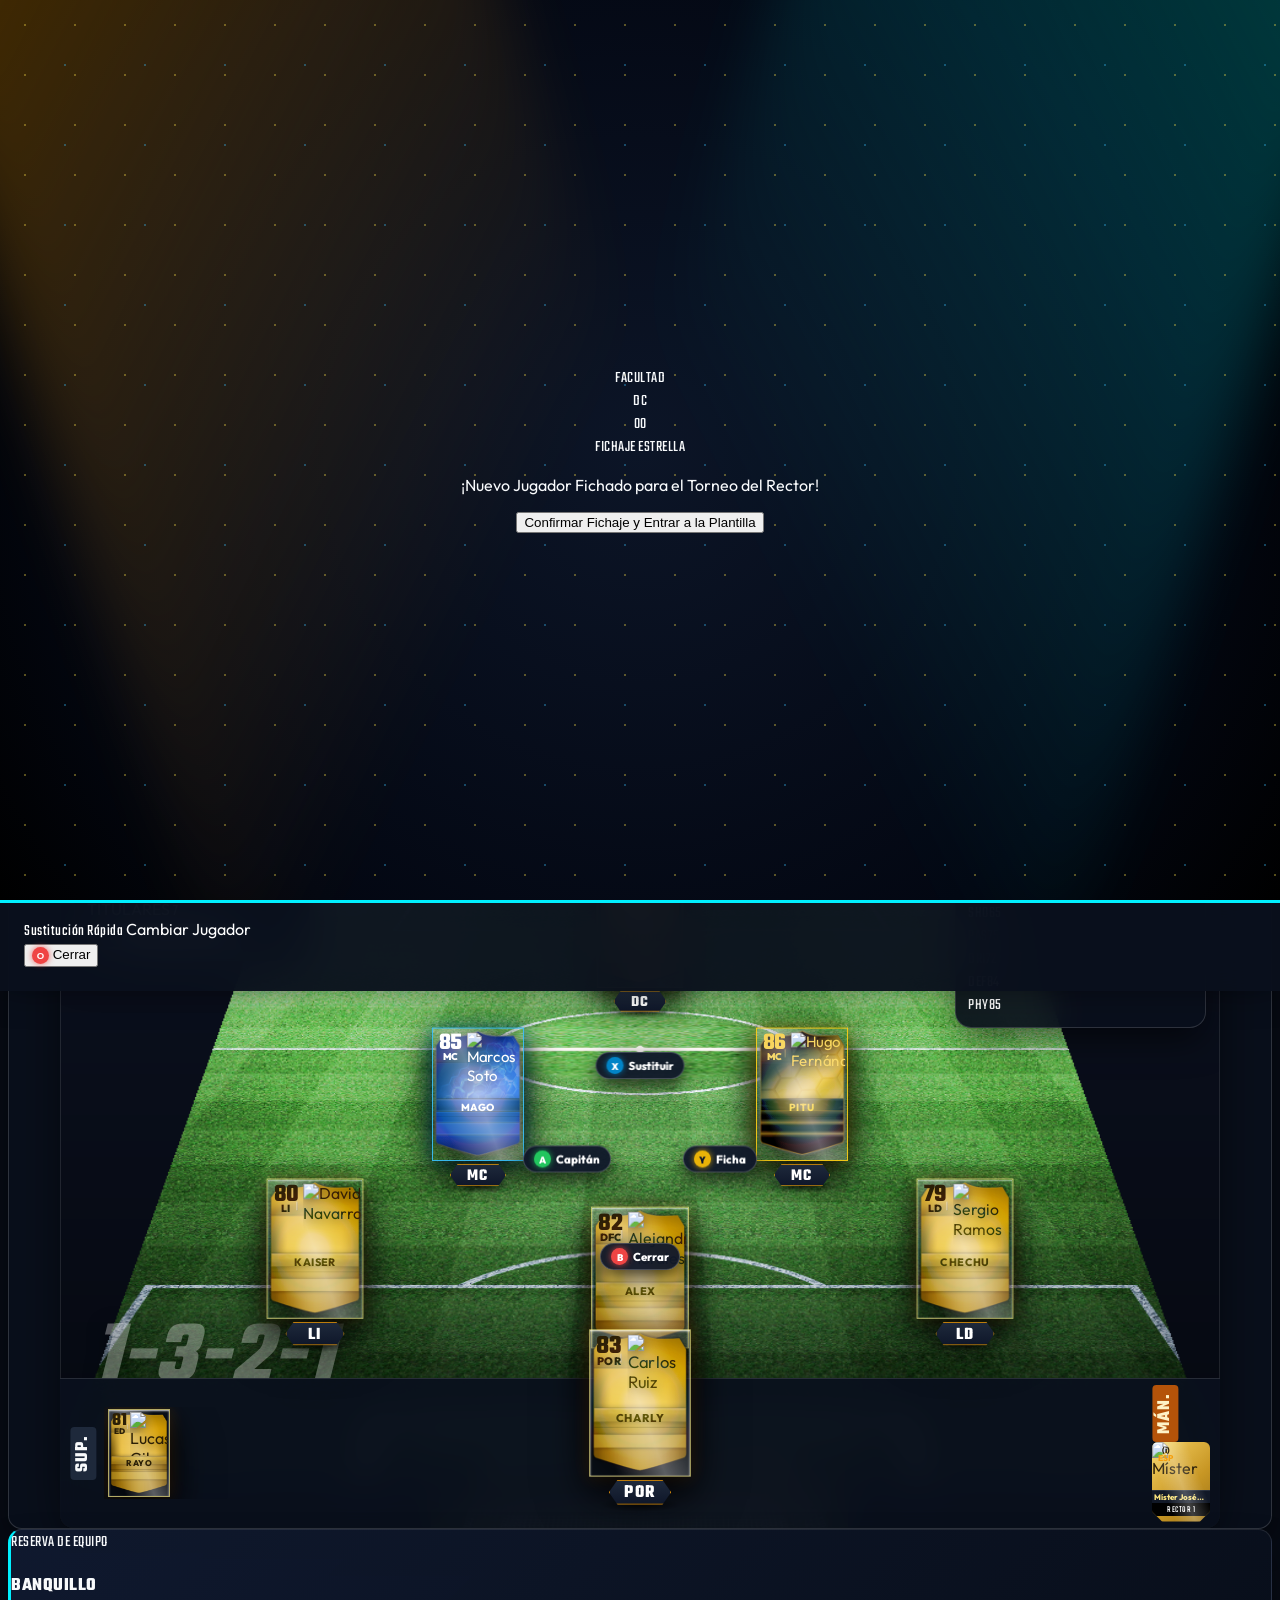
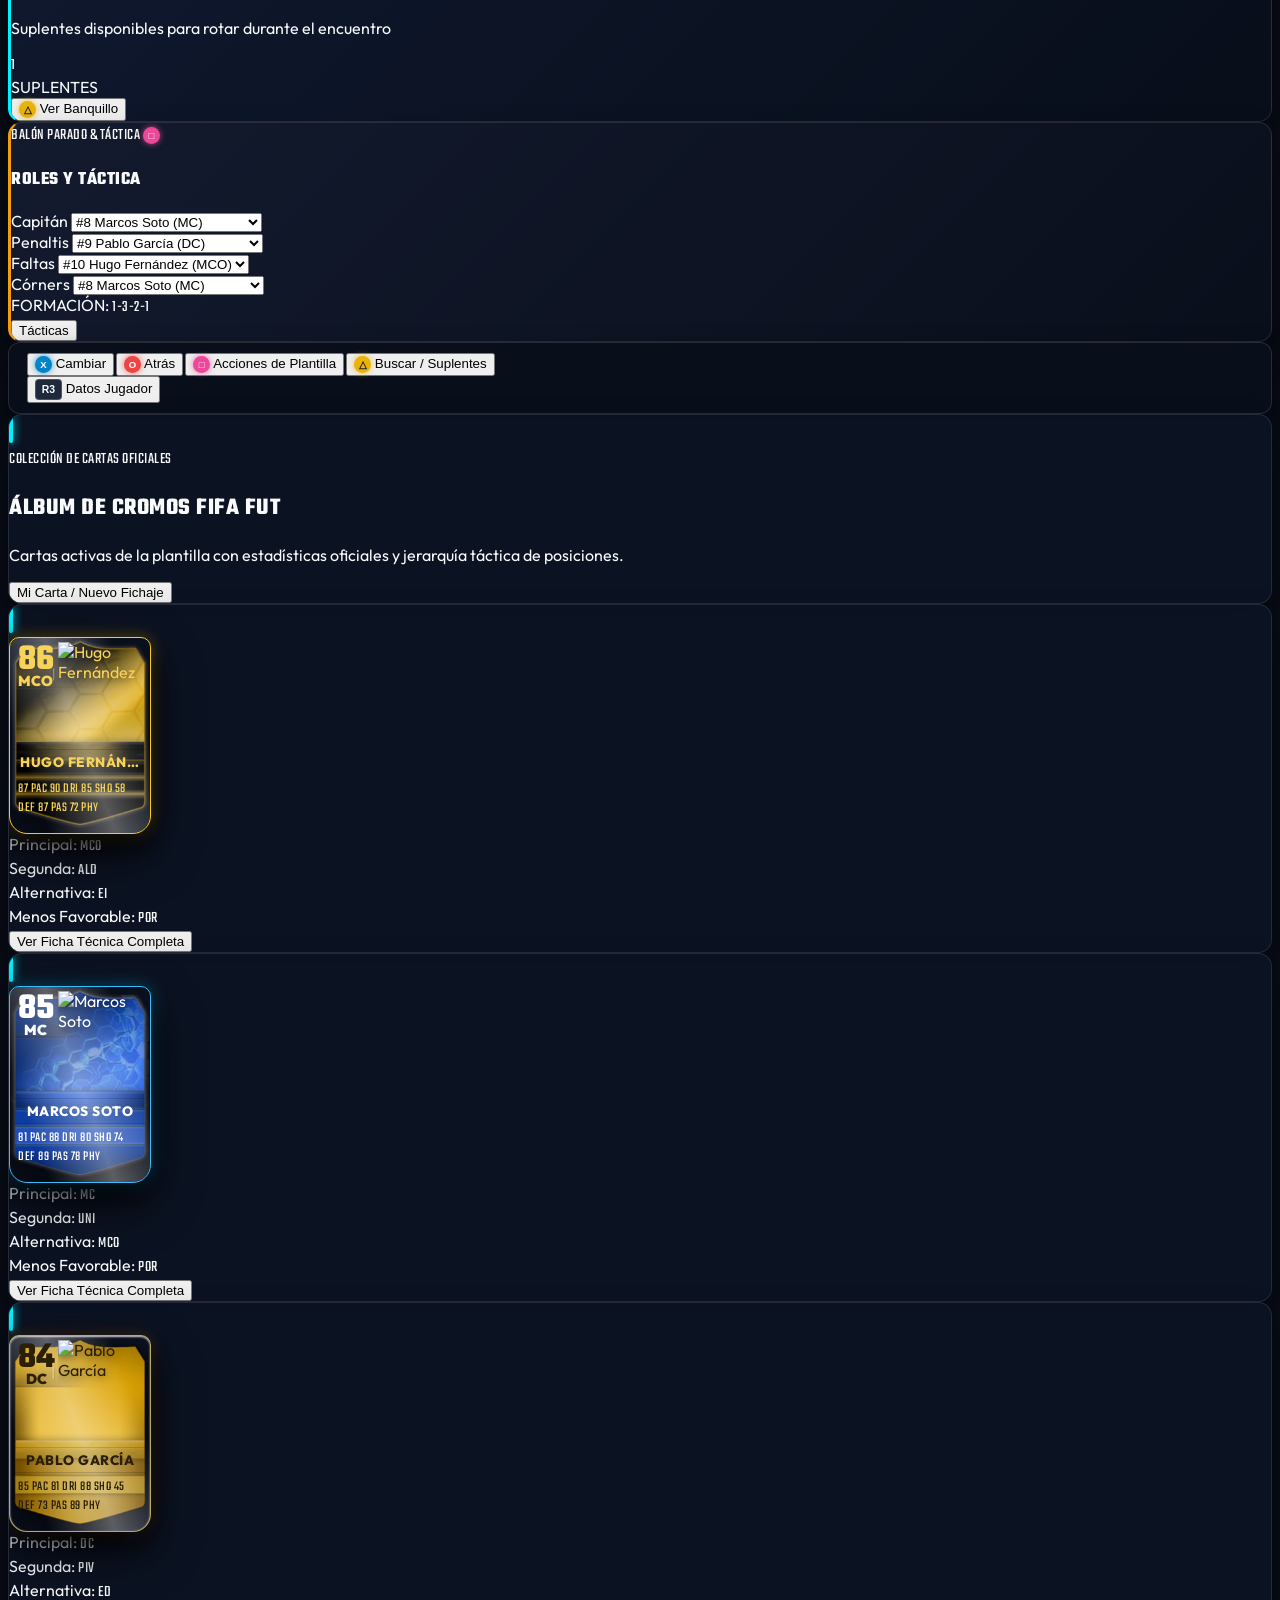
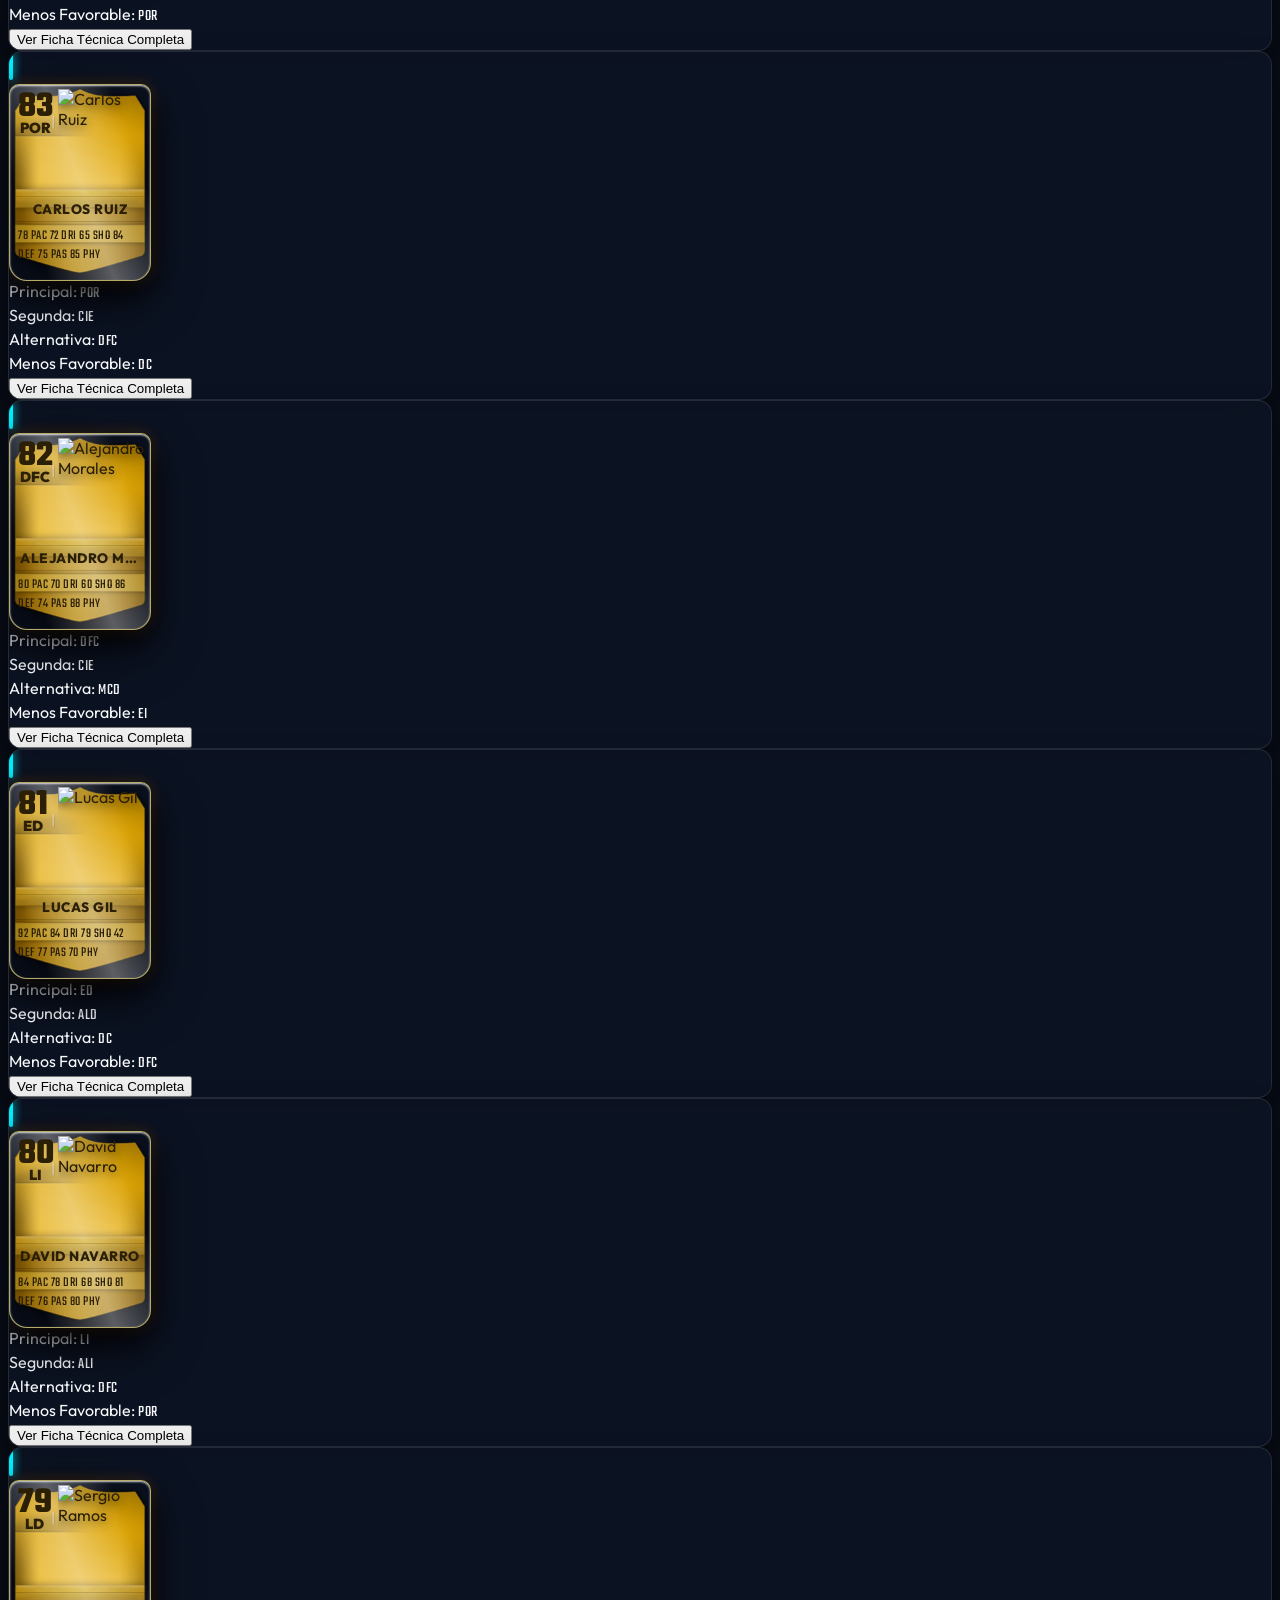
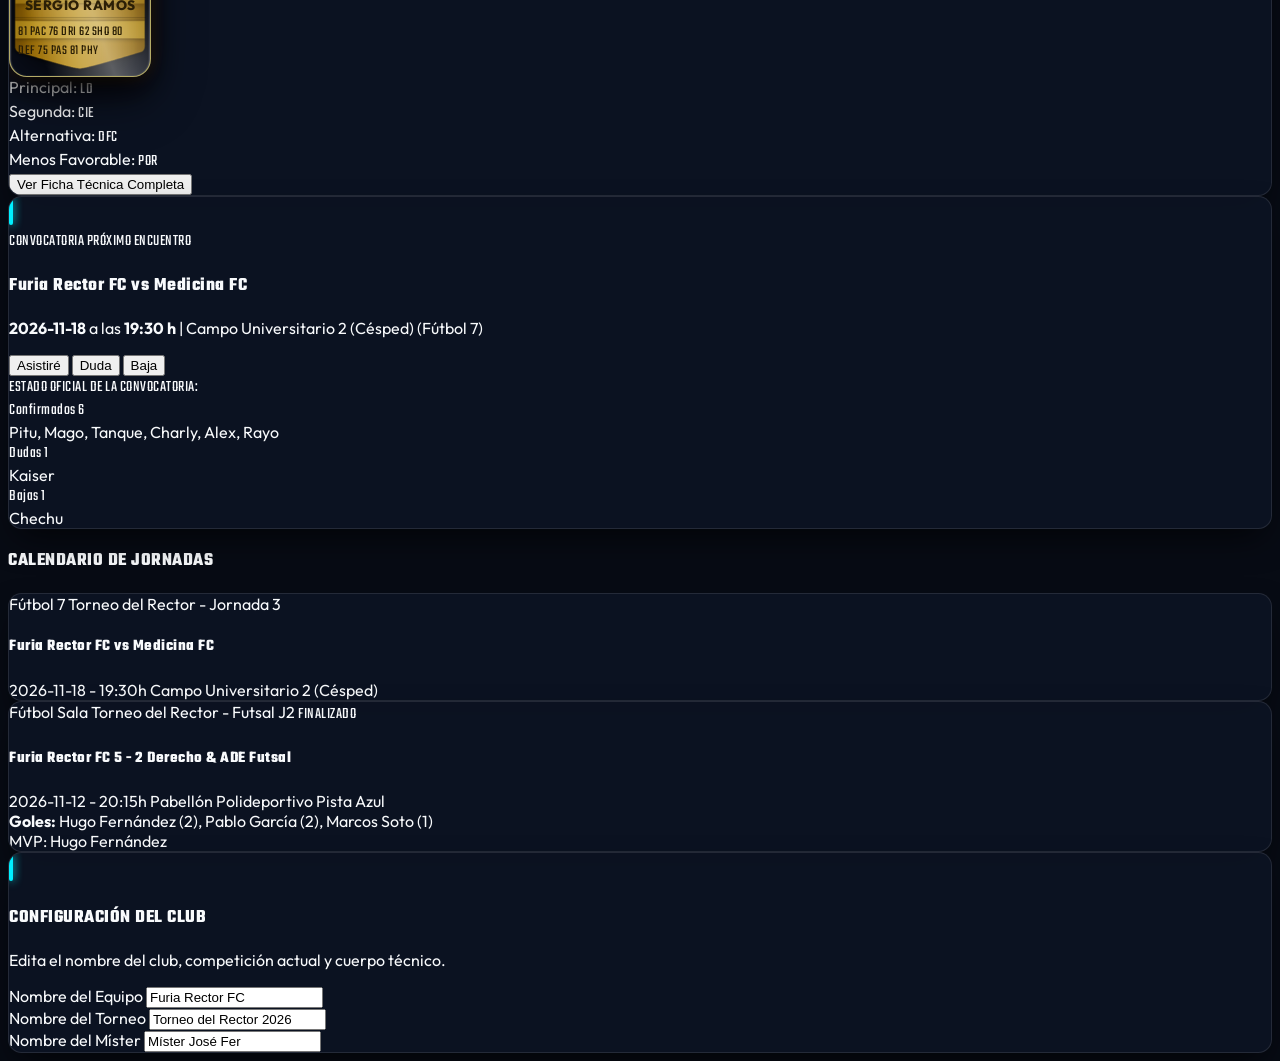
==== commit f06e6c90: "feat: interfaz de consola oficial FIFA FUT y evaluacion guiada de estadisticas - Sustituye estetica " ====
--- a/index.html
+++ b/index.html
@@ -51,34 +51,33 @@
     }
   </style>
 </head>
-<body class="min-h-full flex flex-col bg-slate-100 text-slate-900 antialiased selection:bg-amber-500 selection:text-slate-950">
+<body class="min-h-full flex flex-col bg-[#070b14] text-white antialiased selection:bg-amber-500 selection:text-slate-950 fut-console-theme">
 
   <!-- CONTENEDOR TOAST NOTIFICACIONES FLOTANTES -->
   <div id="fut-toast-container" aria-live="polite" role="status" aria-atomic="true"></div>
 
-  <!-- NAVBAR SUPERIOR ESTILO FIFA FUT -->
-    <!-- NAVBAR SUPERIOR ESTILO FIFA ULTIMATE TEAM (FIFA 19 & FIFA 22 BROADCAST) -->
-  <header class="sticky top-0 z-40 bg-white shadow-sm border-b border-slate-200/90">
+  <!-- NAVBAR SUPERIOR ESTILO FIFA ULTIMATE TEAM (FIFA 19 & FIFA 22 CONSOLE HUD) -->
+  <header class="sticky top-0 z-40 bg-slate-950/90 shadow-2xl border-b border-white/10 text-white backdrop-blur-md">
     
-    <!-- 1. TOP BAR FIFA 19: CLUB INFO, MONEDAS, FP, HISTORIAL & NIVEL XP (CAPTURA 2) -->
-    <div class="border-b border-slate-200/80 bg-white px-3 sm:px-6 py-2">
+    <!-- 1. TOP BAR FIFA CONSOLA: CLUB INFO, MONEDAS, FP, HISTORIAL & NIVEL XP (CAPTURA 2) -->
+    <div class="border-b border-white/10 bg-slate-950/70 px-3 sm:px-6 py-2">
       <div class="max-w-7xl mx-auto flex flex-wrap items-center justify-between gap-3">
         
         <!-- Izquierda: Escudo de Club, Nombre y Fundación -->
         <div class="flex items-center gap-3">
-          <div class="relative w-10 h-10 rounded-xl bg-gradient-to-tr from-amber-500 via-amber-400 to-yellow-200 flex items-center justify-center shadow-md border-2 border-amber-300 text-slate-950 font-black text-sm tracking-wider">
+          <div class="relative w-10 h-10 rounded-xl bg-gradient-to-tr from-amber-500 via-amber-400 to-yellow-200 flex items-center justify-center shadow-lg border-2 border-amber-300 text-slate-950 font-black text-sm tracking-wider">
             FUT
           </div>
           <div class="leading-tight">
             <div class="flex items-center gap-2">
-              <span id="nav-team-name" class="font-black text-base tracking-tight text-slate-900">Furia Rector FC</span>
-              <span class="text-[10px] px-2 py-0.5 rounded-full bg-slate-100 text-slate-600 border border-slate-200 font-bold uppercase">FUND. Oct 2026</span>
-            </div>
-            <div class="text-[11px] text-slate-500 font-medium flex items-center gap-2 mt-0.5">
+              <span id="nav-team-name" class="font-black text-base tracking-tight text-white">Furia Rector FC</span>
+              <span class="text-[10px] px-2 py-0.5 rounded-full bg-slate-800 text-slate-300 border border-slate-700 font-bold uppercase">FUND. Oct 2026</span>
+            </div>
+            <div class="text-[11px] text-slate-400 font-medium flex items-center gap-2 mt-0.5">
               <span>Torneo del Rector</span>
               <span>•</span>
-              <span id="firebase-status-badge" class="inline-flex items-center gap-1 text-emerald-600 font-bold">
-                <span class="w-1.5 h-1.5 rounded-full bg-emerald-500 animate-pulse"></span>
+              <span id="firebase-status-badge" class="inline-flex items-center gap-1 text-emerald-400 font-bold">
+                <span class="w-1.5 h-1.5 rounded-full bg-emerald-400 animate-pulse"></span>
                 <span>En Línea (Cloud)</span>
               </span>
             </div>
@@ -88,61 +87,61 @@
         <!-- Centro: Widgets de Recursos FIFA (Exacto a Captura 2 de FIFA 19) -->
         <div class="hidden lg:flex items-center gap-3.5 text-xs">
           <!-- Monedas FUT -->
-          <div class="flex items-center gap-1.5 bg-slate-50 border border-slate-200 px-3 py-1.5 rounded-xl shadow-xs">
+          <div class="flex items-center gap-2 bg-slate-900/90 border border-slate-800 px-3.5 py-1.5 rounded-xl shadow-inner">
             <span class="w-5 h-5 rounded-full bg-amber-400 text-slate-950 flex items-center justify-center font-black text-[10px] shadow-xs">🪙</span>
             <div>
               <div class="text-[9px] font-black text-slate-400 uppercase tracking-wider leading-none">Monedas</div>
-              <div class="font-fifa text-base font-bold text-amber-600 leading-tight">24.500</div>
+              <div class="font-fifa text-lg font-bold text-amber-400 leading-tight">24.500</div>
             </div>
           </div>
 
           <!-- FIFA Points -->
-          <div class="flex items-center gap-1.5 bg-slate-50 border border-slate-200 px-3 py-1.5 rounded-xl shadow-xs">
+          <div class="flex items-center gap-2 bg-slate-900/90 border border-slate-800 px-3.5 py-1.5 rounded-xl shadow-inner">
             <span class="w-5 h-5 rounded bg-emerald-500 text-white flex items-center justify-center font-black text-[9px] shadow-xs">FP</span>
             <div>
               <div class="text-[9px] font-black text-slate-400 uppercase tracking-wider leading-none">FIFA Points</div>
-              <div class="font-fifa text-base font-bold text-emerald-600 leading-tight">1.250</div>
+              <div class="font-fifa text-lg font-bold text-emerald-400 leading-tight">1.250</div>
             </div>
           </div>
 
           <!-- Historial -->
-          <div class="flex items-center gap-1.5 bg-slate-50 border border-slate-200 px-3 py-1.5 rounded-xl shadow-xs">
+          <div class="flex items-center gap-2 bg-slate-900/90 border border-slate-800 px-3.5 py-1.5 rounded-xl shadow-inner">
             <span class="w-5 h-5 rounded-full bg-sky-500 text-white flex items-center justify-center font-black text-[10px] shadow-xs">
               <i data-lucide="trophy" class="w-3 h-3"></i>
             </span>
             <div>
               <div class="text-[9px] font-black text-slate-400 uppercase tracking-wider leading-none">Historial</div>
-              <div class="font-fifa text-base font-bold text-sky-600 leading-tight">4 - 1 - 0</div>
+              <div class="font-fifa text-lg font-bold text-sky-400 leading-tight">4 - 1 - 0</div>
             </div>
           </div>
 
           <!-- Nivel / XP -->
-          <div class="flex items-center gap-2 bg-slate-50 border border-slate-200 px-3 py-1.5 rounded-xl shadow-xs">
+          <div class="flex items-center gap-2.5 bg-slate-900/90 border border-slate-800 px-3.5 py-1.5 rounded-xl shadow-inner">
             <div>
               <div class="flex items-center justify-between text-[9px] font-black text-slate-400 uppercase tracking-wider leading-none gap-3">
                 <span>NVL: 31</span>
                 <span>38.211 / 41.257</span>
               </div>
-              <div class="w-24 h-1.5 bg-slate-200 rounded-full overflow-hidden mt-1">
+              <div class="w-24 h-1.5 bg-slate-800 rounded-full overflow-hidden mt-1">
                 <div class="h-full bg-gradient-to-r from-amber-500 to-yellow-400 rounded-full" style="width: 78%;"></div>
               </div>
             </div>
-            <span class="font-fifa text-base font-bold text-slate-800">71.691</span>
+            <span class="font-fifa text-lg font-bold text-slate-200">71.691</span>
           </div>
         </div>
 
         <!-- Derecha: Selector Modalidad, Audio & Auth -->
         <div class="flex items-center gap-2.5">
-          <button id="btn-toggle-audio" aria-label="Alternar efectos de sonido FUT" title="Efectos de Sonido FUT" class="p-2 rounded-xl bg-slate-100 hover:bg-slate-200 border border-slate-200 text-slate-700 hover:text-amber-600 transition flex items-center justify-center focus-visible:ring-2 focus-visible:ring-amber-500 shadow-xs">
+          <button id="btn-toggle-audio" aria-label="Alternar efectos de sonido FUT" title="Efectos de Sonido FUT" class="p-2 rounded-xl bg-slate-900 hover:bg-slate-800 border border-slate-800 text-slate-300 hover:text-amber-400 transition flex items-center justify-center focus-visible:ring-2 focus-visible:ring-amber-500 shadow-xs cursor-pointer">
             <i data-lucide="volume-2" class="w-4 h-4"></i>
           </button>
 
-          <div class="hidden sm:flex items-center bg-slate-100 border border-slate-200 rounded-xl p-1 text-xs font-bold shadow-xs">
-            <button id="btn-mode-f7" class="px-3 py-1 rounded-lg bg-slate-900 text-amber-400 font-black shadow-xs transition flex items-center gap-1.5">
+          <div class="hidden sm:flex items-center bg-slate-900 border border-slate-800 rounded-xl p-1 text-xs font-bold shadow-inner">
+            <button id="btn-mode-f7" class="px-3 py-1 rounded-lg bg-amber-500 text-slate-950 font-black shadow-xs transition flex items-center gap-1.5 cursor-pointer">
               <i data-lucide="circle-dot" class="w-3.5 h-3.5"></i>
               <span>Fútbol 7</span>
             </button>
-            <button id="btn-mode-futsal" class="px-3 py-1 rounded-lg text-slate-600 hover:text-slate-900 transition flex items-center gap-1.5 font-bold">
+            <button id="btn-mode-futsal" class="px-3 py-1 rounded-lg text-slate-400 hover:text-white transition flex items-center gap-1.5 font-bold cursor-pointer">
               <i data-lucide="shield" class="w-3.5 h-3.5"></i>
               <span>Fútbol Sala</span>
             </button>
@@ -156,29 +155,29 @@
       </div>
     </div>
 
-    <!-- 2. RIBBON NAVEGACIÓN FIFA 19: TABS CON SUBRAYADO NEÓN DUAL-TONE (CAPTURA 2) -->
-    <nav class="bg-white/95 backdrop-blur-md px-3 sm:px-6 lg:px-8 overflow-x-auto">
-      <div class="max-w-7xl mx-auto flex space-x-2 sm:space-x-8 text-xs font-black uppercase tracking-wider">
-        <button data-tab="pitch" class="tab-btn fifa-tab-btn active py-3.5 px-2 flex items-center gap-2 transition relative">
-          <i data-lucide="layout-grid" class="w-4 h-4 text-amber-500"></i>
-          <span>PLANTILLAS (Pizarra)</span>
-          <span class="fifa-tab-indicator"></span>
-        </button>
-        <button data-tab="album" class="tab-btn fifa-tab-btn py-3.5 px-2 flex items-center gap-2 transition relative">
-          <i data-lucide="layers" class="w-4 h-4"></i>
-          <span>ÁLBUM DE CROMOS (<span id="tab-player-count">0</span>)</span>
-          <span class="fifa-tab-indicator"></span>
-        </button>
-        <button data-tab="partidos" class="tab-btn fifa-tab-btn py-3.5 px-2 flex items-center gap-2 transition relative">
-          <i data-lucide="calendar" class="w-4 h-4"></i>
-          <span>CALENDARIO & JORNADAS</span>
-          <span class="fifa-tab-indicator"></span>
-        </button>
-        <button data-tab="ajustes" class="tab-btn fifa-tab-btn py-3.5 px-2 flex items-center gap-2 transition relative">
-          <i data-lucide="settings" class="w-4 h-4"></i>
-          <span>MI CLUB & AJUSTES</span>
-          <span class="fifa-tab-indicator"></span>
-        </button>
+    <!-- 2. RIBBON NAVEGACIÓN FIFA 19: TABS CON SUBRAYADO NEÓN (CAPTURA 2) -->
+    <nav class="bg-slate-950/95 backdrop-blur-md px-3 sm:px-6 lg:px-8 overflow-x-auto border-b border-white/10">
+      <div class="max-w-7xl mx-auto flex items-center justify-between">
+        <div class="flex items-center space-x-1 sm:space-x-3 text-xs font-black uppercase tracking-wider py-1">
+          <span class="gamepad-badge l2-badge text-[10px] hidden sm:inline-block">L1</span>
+          <button data-tab="pitch" class="tab-btn fifa-tab-btn active py-3 px-3 flex items-center gap-2 transition relative rounded-lg">
+            <span>PLANTILLAS</span>
+            <span class="fifa-tab-indicator"></span>
+          </button>
+          <button data-tab="album" class="tab-btn fifa-tab-btn py-3 px-3 flex items-center gap-2 transition relative rounded-lg">
+            <span>ÁLBUM DE CROMOS (<span id="tab-player-count">0</span>)</span>
+            <span class="fifa-tab-indicator"></span>
+          </button>
+          <button data-tab="partidos" class="tab-btn fifa-tab-btn py-3 px-3 flex items-center gap-2 transition relative rounded-lg">
+            <span>CALENDARIO & JORNADAS</span>
+            <span class="fifa-tab-indicator"></span>
+          </button>
+          <button data-tab="ajustes" class="tab-btn fifa-tab-btn py-3 px-3 flex items-center gap-2 transition relative rounded-lg">
+            <span>MI CLUB & AJUSTES</span>
+            <span class="fifa-tab-indicator"></span>
+          </button>
+          <span class="gamepad-badge l2-badge text-[10px] hidden sm:inline-block">R1</span>
+        </div>
       </div>
     </nav>
   </header>
@@ -186,178 +185,299 @@
   <!-- CONTENIDO PRINCIPAL -->
   <main class="flex-1 max-w-[1600px] w-full mx-auto px-2 sm:px-4 lg:px-6 py-4">
 
-    <!-- ==================== 1. VISTA PIZARRA FIFA ULTIMATE TEAM ==================== -->
-    <section id="view-pitch" class="tab-view space-y-4">
+    <!-- ==================== 1. VISTA PIZARRA FIFA ULTIMATE TEAM (SQUADS CONSOLE VIEW) ==================== -->
+    <section id="view-pitch" class="tab-view space-y-3.5">
       
-      <!-- SUBNAV FIFA 22 SQUAD (CAPTURA 1: [L1] MERCADO DE FICHAJES | PLANTILLA | MI CLUB [R1]) -->
-      <div class="fifa-squad-subnav bg-white/80 rounded-xl px-4 py-2 border border-slate-200 shadow-xs flex items-center justify-between">
+      <!-- SUBNAV SUPERIOR CONSOLA ([L1] MERCADO | PLANTILLA ACTIVA | MI CLUB [R1]) -->
+      <div class="fifa-squad-subnav">
         <div class="flex items-center gap-4">
-          <span class="text-slate-400 font-black text-xs flex items-center gap-1 cursor-pointer hover:text-slate-700">
+          <span class="text-slate-400 font-black text-xs flex items-center gap-1.5 cursor-pointer hover:text-white transition">
             <span class="gamepad-badge l2-badge">L1</span>
             <span>MERCADO DE FICHAJES</span>
           </span>
           <span class="subnav-active font-black text-xs flex items-center gap-1.5 cursor-pointer">
             <span>PLANTILLA ACTIVA</span>
           </span>
-          <span class="text-slate-400 font-black text-xs flex items-center gap-1 cursor-pointer hover:text-slate-700">
+          <span class="text-slate-400 font-black text-xs flex items-center gap-1.5 cursor-pointer hover:text-white transition">
             <span>MI CLUB</span>
             <span class="gamepad-badge l2-badge">R1</span>
           </span>
         </div>
         <div class="flex items-center gap-2">
-          <span id="current-modality-badge" class="px-2.5 py-0.5 rounded-full bg-amber-500/10 text-amber-600 font-black text-[10px] uppercase border border-amber-500/20">FUT 7 DRAFT</span>
-        </div>
-      </div>
-
-      <!-- Contenedor del Estadio FIFA FUT -->
-      <div class="fut-stadium-container relative p-2 sm:p-4 flex flex-col justify-between">
+          <span id="current-modality-badge" class="px-3 py-1 rounded-md bg-cyan-950/80 text-cyan-400 font-black text-[11px] uppercase border border-cyan-500/40 tracking-wider">
+            FUT 7 DRAFT
+          </span>
+        </div>
+      </div>
+
+      <!-- LAYOUT PRINCIPAL SQUADS FIFA: 2 COLUMNAS (68% PITCH + 32% TILES) -->
+      <div class="fifa-squads-main-layout grid grid-cols-1 lg:grid-cols-12 gap-3.5 lg:gap-4 items-start">
         
-        <!-- Valla Publicitaria LED Superior (Adboard FIFA 18) -->
-        <div class="pitch-adboard-strip mb-2 rounded-lg">
-          <span><span class="ea-badge">EA SPORTS</span> <span class="brand-glow">FIFA ULTIMATE TEAM</span> • TORNEO DEL RECTOR • <span class="brand-glow">FUT SQUAD BUILDER</span></span>
-          <span class="hidden md:inline-flex"><span class="brand-glow">UNIVERSIDAD</span> • MODALIDAD F7 & SALA • <span class="brand-glow">FURIA RECTOR FC</span></span>
-        </div>
-
-        <!-- Selector Modalidad Móvil -->
-        <div class="sm:hidden flex items-center bg-slate-100 border border-slate-300 rounded-xl p-1 text-xs font-bold w-full justify-center mb-2">
-          <button id="btn-mode-f7-mobile" class="flex-1 py-1.5 rounded-lg bg-slate-900 text-amber-400 font-bold">Fútbol 7</button>
-          <button id="btn-mode-futsal-mobile" class="flex-1 py-1.5 rounded-lg text-slate-600 font-bold">Fútbol Sala</button>
-        </div>
-
-        <!-- Mensaje de aviso de intercambio -->
-        <div id="swap-banner" class="hidden mb-2 py-1.5 px-3 rounded-xl bg-amber-500 text-slate-950 font-black text-xs text-center animate-bounce z-40">
-          <i data-lucide="repeat" class="w-3.5 h-3.5 inline mr-1"></i> Toca otro jugador del campo o del banquillo para intercambiar posición
-        </div>
-
-        <!-- EL CAMPO DE FÚTBOL FIFA CON HUDs FLOTANTES (CAPTURA 1) -->
-        <div id="pitch-wrapper" class="fut-pitch relative">
+        <!-- COLUMNA IZQUIERDA (lg:col-span-8): ACTIVE SQUAD TILE -->
+        <div class="lg:col-span-8 flex flex-col fifa-tile fifa-active-squad-tile">
           
-          <!-- LÍNEAS TÁCTICAS DE QUÍMICA SVG (CAPTURA 1: ENLACES VERDES DE JUEGO) -->
-          <svg id="chem-lines-svg" class="absolute inset-0 w-full h-full pointer-events-none z-10"></svg>
-
-          <!-- MARCA DE AGUA DE FORMACIÓN EN CÉSPED (CAPTURA 1: "4-3-3" EN CÉSPED) -->
-          <div id="pitch-formation-watermark" class="pitch-formation-watermark">1-3-2-1</div>
-
-          <!-- HUD IZQUIERDO: REVIEW DEL EQUIPO (CAPTURA 1: ESCUDO, VALORACIÓN, QUÍMICA & [L2] ACCIONES) -->
-          <div class="fifa-squad-left-hud">
-            <div class="flex items-center gap-2 mb-1">
-              <div class="w-8 h-8 rounded-lg bg-gradient-to-tr from-cyan-500 to-blue-600 flex items-center justify-center text-white font-black text-xs shadow-xs">
-                FUT
-              </div>
+          <!-- BANNER DE CABECERA ACTIVE SQUAD (Exacto a las capturas FIFA 19 y FIFA 16) -->
+          <div class="fifa-active-squad-header flex flex-wrap items-center justify-between px-4 py-2.5">
+            <div class="flex items-center gap-3">
+              <span class="fifa-tile-accent-bar"></span>
               <div>
-                <div id="hud-team-name" class="font-black text-xs text-slate-900 leading-tight uppercase tracking-wide">Furia Rector FC</div>
-                <div class="text-amber-500 text-[11px] tracking-wider leading-none">★★★★★</div>
-              </div>
-            </div>
+                <h2 class="fifa-active-squad-title font-fifa text-3xl sm:text-4xl font-bold uppercase tracking-wider leading-none">
+                  ACTIVE SQUAD
+                </h2>
+                <div class="text-[11px] font-black uppercase tracking-wider text-slate-300 mt-1 flex items-center gap-2">
+                  <span id="hud-team-name-top" class="text-white">FURIA RECTOR FC</span>
+                  <span class="text-cyan-400">•</span>
+                  <span class="text-amber-400 tracking-widest fut-stars">★★★★★</span>
+                </div>
+              </div>
+            </div>
+
+            <!-- VALORACIÓN GENERAL & QUÍMICA 100 DEL EQUIPO EN EL BANNER -->
+            <div class="flex items-center gap-4">
+              <!-- Rating -->
+              <div class="text-right">
+                <span class="text-[9px] font-black text-slate-400 uppercase tracking-widest block">VALORACIÓN</span>
+                <span id="header-team-rating" class="font-fifa text-3xl font-bold text-amber-400 leading-none">84</span>
+              </div>
+
+              <!-- Química 100 -->
+              <div class="w-32 sm:w-40 bg-slate-950/70 p-2 rounded-lg border border-slate-700/60 shadow-inner">
+                <div class="flex items-center justify-between text-[10px] font-black uppercase tracking-wider text-slate-300 mb-1">
+                  <span>QUÍMICA</span>
+                  <span id="header-team-chem" class="text-cyan-400 font-fifa text-base font-bold leading-none">100</span>
+                </div>
+                <div class="w-full h-2 bg-slate-800 rounded-full overflow-hidden">
+                  <div id="header-chem-bar" class="h-full bg-gradient-to-r from-cyan-400 to-blue-500 rounded-full transition-all duration-300 shadow-sm" style="width: 100%;"></div>
+                </div>
+              </div>
+            </div>
+          </div>
+
+          <!-- Selector Modalidad Móvil -->
+          <div class="sm:hidden flex items-center bg-slate-950 border border-slate-800 rounded-xl p-1 text-xs font-bold w-full justify-center my-2">
+            <button id="btn-mode-f7-mobile" class="flex-1 py-1.5 rounded-lg bg-amber-500 text-slate-950 font-bold">Fútbol 7</button>
+            <button id="btn-mode-futsal-mobile" class="flex-1 py-1.5 rounded-lg text-slate-400 font-bold">Fútbol Sala</button>
+          </div>
+
+          <!-- Mensaje de aviso de intercambio -->
+          <div id="swap-banner" class="hidden my-2 mx-4 py-2 px-3 rounded-xl bg-amber-400 text-slate-950 font-black text-xs text-center shadow-lg z-40">
+            <i data-lucide="repeat" class="w-3.5 h-3.5 inline mr-1"></i> Toca otro jugador del campo o del banquillo para intercambiar posición
+          </div>
+
+          <!-- CONTENEDOR DEL ESTADIO Y CÉSPED FIFA -->
+          <div class="fut-stadium-container relative flex-1">
             
-            <div class="flex items-center justify-between gap-3 mt-2 pt-2 border-t border-slate-200">
+            <!-- Valla Publicitaria LED Superior (Adboard FIFA) -->
+            <div class="pitch-adboard-strip rounded-none">
+              <span><span class="ea-badge">EA SPORTS</span> <span class="brand-glow">FIFA ULTIMATE TEAM</span> • TORNEO DEL RECTOR • <span class="brand-glow">FUT SQUAD BUILDER</span></span>
+              <span class="hidden md:inline-flex"><span class="brand-glow">UNIVERSIDAD</span> • MODALIDAD F7 & SALA • <span class="brand-glow">FURIA RECTOR FC</span></span>
+            </div>
+
+            <!-- CAMPO DE FÚTBOL CON PERSPECTIVA Y LÍNEAS TÁCTICAS -->
+            <div id="pitch-wrapper" class="fut-pitch relative">
+              
+              <!-- Líneas SVG de Química -->
+              <svg id="chem-lines-svg" class="absolute inset-0 w-full h-full pointer-events-none z-10"></svg>
+
+              <!-- Marca de agua de formación en césped -->
+              <div id="pitch-formation-watermark" class="pitch-formation-watermark">1-3-2-1</div>
+
+              <!-- HUD IZQUIERDO: FORMACIÓN & BOTÓN ACCIONES [L2] -->
+              <div class="fifa-squad-left-hud">
+                <div class="flex items-center gap-2 mb-1.5">
+                  <div class="w-7 h-7 rounded-lg bg-gradient-to-tr from-cyan-500 to-blue-600 flex items-center justify-center text-white font-black text-xs shadow-xs">
+                    FUT
+                  </div>
+                  <div>
+                    <div id="hud-team-name" class="font-black text-xs text-white leading-tight uppercase tracking-wide">Furia Rector FC</div>
+                    <div class="text-amber-400 text-[10px] tracking-wider leading-none">★★★★★</div>
+                  </div>
+                </div>
+
+                <div class="flex items-center justify-between gap-2 pt-1.5 border-t border-white/10 text-xs">
+                  <div>
+                    <span class="text-[9px] font-black text-slate-400 uppercase tracking-wider block">OVR</span>
+                    <span id="hud-team-rating" class="font-fifa text-xl font-bold text-amber-400 leading-none">84</span>
+                  </div>
+                  <div class="text-right">
+                    <span class="text-[9px] font-black text-slate-400 uppercase tracking-wider block">TITULARES</span>
+                    <span id="hud-team-starters" class="font-fifa text-xl font-bold text-white leading-none">7</span>
+                  </div>
+                </div>
+
+                <button type="button" id="btn-squad-actions" class="mt-2 w-full py-1.5 px-2 rounded-lg bg-slate-900 hover:bg-slate-800 text-amber-400 border border-slate-700 font-black text-[10px] uppercase tracking-wider flex items-center justify-center gap-1.5 shadow-xs transition active:scale-95 cursor-pointer">
+                  <span class="gamepad-badge l2-badge">L2</span>
+                  <span>Acciones Plantilla</span>
+                </button>
+              </div>
+
+              <!-- HUD DERECHO: INSPECTOR DEL JUGADOR ACTIVO -->
+              <div class="fifa-squad-right-hud" id="hud-player-inspector">
+                <div class="flex items-center gap-2.5">
+                  <div class="relative flex-shrink-0">
+                    <img id="inspector-player-avatar" src="https://images.unsplash.com/photo-1506794778202-cad84cf45f1d?w=150&auto=format&fit=crop&q=80" alt="Player" class="w-10 h-10 rounded-full object-cover border-2 border-amber-400 shadow-xs">
+                    <span id="inspector-player-pos" class="absolute -bottom-1 -right-1 px-1 py-0.2 rounded bg-slate-950 text-amber-400 font-black text-[8px] uppercase border border-amber-400/60">POR</span>
+                  </div>
+                  <div class="overflow-hidden">
+                    <div id="inspector-player-name" class="font-black text-xs text-white uppercase tracking-wide truncate">Pablo García</div>
+                    <div class="flex items-center gap-1.5 text-xs">
+                      <span id="inspector-player-rating" class="font-fifa text-xl font-bold text-amber-400 leading-none">84</span>
+                      <span class="text-[9px] font-black text-slate-400 uppercase tracking-wider">OVR • TITULAR</span>
+                    </div>
+                  </div>
+                </div>
+
+                <!-- Atributos FIFA -->
+                <div id="inspector-stats-grid" class="grid grid-cols-3 gap-1 mt-2 pt-2 border-t border-white/10 text-center font-fifa">
+                  <div class="bg-slate-900/80 rounded p-0.5 border border-slate-700/60"><span class="text-[8px] text-slate-400 block font-sans font-bold leading-tight">PAC</span><span id="stat-pac" class="text-xs font-bold text-white">84</span></div>
+                  <div class="bg-slate-900/80 rounded p-0.5 border border-slate-700/60"><span class="text-[8px] text-slate-400 block font-sans font-bold leading-tight">SHO</span><span id="stat-sho" class="text-xs font-bold text-white">82</span></div>
+                  <div class="bg-slate-900/80 rounded p-0.5 border border-slate-700/60"><span class="text-[8px] text-slate-400 block font-sans font-bold leading-tight">PAS</span><span id="stat-pas" class="text-xs font-bold text-white">80</span></div>
+                  <div class="bg-slate-900/80 rounded p-0.5 border border-slate-700/60"><span class="text-[8px] text-slate-400 block font-sans font-bold leading-tight">DRI</span><span id="stat-dri" class="text-xs font-bold text-white">85</span></div>
+                  <div class="bg-slate-900/80 rounded p-0.5 border border-slate-700/60"><span class="text-[8px] text-slate-400 block font-sans font-bold leading-tight">DEF</span><span id="stat-def" class="text-xs font-bold text-white">60</span></div>
+                  <div class="bg-slate-900/80 rounded p-0.5 border border-slate-700/60"><span class="text-[8px] text-slate-400 block font-sans font-bold leading-tight">PHY</span><span id="stat-phy" class="text-xs font-bold text-white">78</span></div>
+                </div>
+              </div>
+
+              <!-- Nodos de Cartas sobre el Césped -->
+              <div id="pitch-slots-container"></div>
+
+              <!-- Menú Radial Action Wheel -->
+              <div id="fut-radial-menu" class="fut-radial-menu hidden" style="top: 50%; left: 50%;">
+                <button type="button" id="btn-radial-sub" class="fut-radial-btn radial-top" title="[X] Sustituir con Suplente">
+                  <span class="gamepad-badge x-btn">X</span>
+                  <span class="radial-label">Sustituir</span>
+                </button>
+                <button type="button" id="btn-radial-inspect" class="fut-radial-btn radial-right" title="[Y] Ver Ficha Técnica">
+                  <span class="gamepad-badge y-btn">Y</span>
+                  <span class="radial-label">Ficha</span>
+                </button>
+                <button type="button" id="btn-radial-captain" class="fut-radial-btn radial-left" title="[A] Hacer Capitán">
+                  <span class="gamepad-badge a-btn">A</span>
+                  <span class="radial-label">Capitán</span>
+                </button>
+                <button type="button" id="btn-radial-cancel" class="fut-radial-btn radial-bottom" title="[B] Salir">
+                  <span class="gamepad-badge b-btn">B</span>
+                  <span class="radial-label">Cerrar</span>
+                </button>
+              </div>
+
+              <!-- Muelle de Suplentes & Míster en la base del pitch -->
+              <div class="fifa-bench-dock">
+                <div class="fifa-bench-tag"><span>SUP.</span></div>
+                <div id="pitch-bench-container" class="fifa-bench-cards-strip"></div>
+                <div class="flex items-center gap-2 pl-2 border-l border-slate-700 flex-shrink-0">
+                  <div class="fifa-bench-tag manager-tag"><span>MÁN.</span></div>
+                  <div class="cursor-pointer hover:scale-105 transition flex-shrink-0">
+                    <div class="fut-manager-card-fut18" style="width: 58px; height: 80px;">
+                      <div class="mgr-badge-col"><span style="font-size: 0.52rem;">(i)</span><span style="font-size: 0.52rem; color: #f59e0b;">ESP</span></div>
+                      <div class="mgr-photo-wrap" style="height: 48px;"><img id="manager-avatar" src="https://images.unsplash.com/photo-1560250097-0b93528c311a?w=150&auto=format&fit=crop&q=80" alt="Míster"></div>
+                      <div class="mgr-name-plate" style="font-size: 0.5rem;"><span id="manager-name-tag">Míster José</span></div>
+                      <div class="mgr-league-tag" style="font-size: 0.56rem;"><span>RECTOR 1</span></div>
+                    </div>
+                  </div>
+                </div>
+              </div>
+
+            </div>
+
+          </div>
+
+        </div>
+
+        <!-- COLUMNA DERECHA (lg:col-span-4): TILES FIFA CONSOLA STACKED -->
+        <div class="lg:col-span-4 flex flex-col gap-3.5">
+          
+          <!-- TILE 1: "BANQUILLO Y SUPLENTES" (Estilo MY SQUADS en Capturas 1 y 2) -->
+          <div class="fifa-tile fifa-bench-tile p-5 relative overflow-hidden group cursor-pointer" onclick="window.futApp.openSubDrawer()">
+            <div class="relative z-10 space-y-1">
+              <span class="text-[10px] font-black uppercase tracking-widest text-cyan-400 block font-fifa">RESERVA DE EQUIPO</span>
+              <h3 class="font-fifa text-3xl sm:text-4xl font-bold text-white uppercase tracking-wider leading-none">
+                BANQUILLO
+              </h3>
+              <p class="text-xs text-slate-300 font-medium">Suplentes disponibles para rotar durante el encuentro</p>
+            </div>
+
+            <div class="relative z-10 pt-4 flex items-end justify-between border-t border-white/10 mt-4">
               <div>
-                <span class="text-[9px] font-black text-slate-400 uppercase tracking-wider block">Valoración</span>
-                <span id="hud-team-rating" class="font-fifa text-2xl font-bold text-slate-900 leading-none">84</span>
-              </div>
-              <div class="text-right flex-1">
-                <div class="flex items-center justify-between text-[9px] font-black uppercase tracking-wider mb-1">
-                  <span class="text-slate-400">Química</span>
-                  <span class="text-cyan-600 font-fifa text-sm font-bold">100</span>
-                </div>
-                <div class="w-full h-1.5 bg-slate-200 rounded-full overflow-hidden">
-                  <div class="h-full bg-gradient-to-r from-cyan-400 to-blue-500 rounded-full" style="width: 100%;"></div>
-                </div>
-              </div>
-            </div>
-
-            <!-- Botón [L2] Acciones de Plantilla (Captura 1) -->
-            <button type="button" id="btn-squad-actions" class="mt-2.5 w-full py-1.5 px-2 rounded-lg bg-slate-900 hover:bg-slate-800 text-amber-400 font-black text-[10px] uppercase tracking-wider flex items-center justify-center gap-1.5 shadow-xs transition active:scale-95">
-              <span class="gamepad-badge l2-badge">L2</span>
-              <span>Acciones de Plantilla</span>
-            </button>
-          </div>
-
-          <!-- HUD DERECHO: FICHA DETALLADA DEL JUGADOR ACTIVO (CAPTURA 1 COURTOIS & CAPTURA 5 ROBBEN) -->
-          <div class="fifa-squad-right-hud" id="hud-player-inspector">
-            <div class="flex items-center gap-2.5">
-              <div class="relative flex-shrink-0">
-                <img id="inspector-player-avatar" src="https://images.unsplash.com/photo-1506794778202-cad84cf45f1d?w=150&auto=format&fit=crop&q=80" alt="Player" class="w-11 h-11 rounded-full object-cover border-2 border-amber-400 shadow-xs">
-                <span id="inspector-player-pos" class="absolute -bottom-1 -right-1 px-1 py-0.2 rounded bg-slate-900 text-amber-400 font-black text-[8px] uppercase border border-amber-400/60">POR</span>
-              </div>
-              <div class="overflow-hidden">
-                <div id="inspector-player-name" class="font-black text-xs text-slate-900 uppercase tracking-wide truncate">Pablo García</div>
-                <div class="flex items-center gap-1.5 text-xs">
-                  <span id="inspector-player-rating" class="font-fifa text-xl font-bold text-amber-600 leading-none">84</span>
-                  <span class="text-[9px] font-black text-slate-500 uppercase tracking-wider">OVR • TITULAR</span>
-                </div>
-              </div>
-            </div>
-
-            <!-- Atributos FIFA del Jugador Seleccionado (Captura 1 & 5) -->
-            <div id="inspector-stats-grid" class="grid grid-cols-3 gap-1 mt-2 pt-2 border-t border-slate-200 text-center font-fifa">
-              <div class="bg-slate-50 rounded p-0.5 border border-slate-200/60"><span class="text-[8px] text-slate-400 block font-sans font-bold leading-tight">PAC</span><span id="stat-pac" class="text-xs font-bold text-slate-800">84</span></div>
-              <div class="bg-slate-50 rounded p-0.5 border border-slate-200/60"><span class="text-[8px] text-slate-400 block font-sans font-bold leading-tight">SHO</span><span id="stat-sho" class="text-xs font-bold text-slate-800">82</span></div>
-              <div class="bg-slate-50 rounded p-0.5 border border-slate-200/60"><span class="text-[8px] text-slate-400 block font-sans font-bold leading-tight">PAS</span><span id="stat-pas" class="text-xs font-bold text-slate-800">80</span></div>
-              <div class="bg-slate-50 rounded p-0.5 border border-slate-200/60"><span class="text-[8px] text-slate-400 block font-sans font-bold leading-tight">DRI</span><span id="stat-dri" class="text-xs font-bold text-slate-800">85</span></div>
-              <div class="bg-slate-50 rounded p-0.5 border border-slate-200/60"><span class="text-[8px] text-slate-400 block font-sans font-bold leading-tight">DEF</span><span id="stat-def" class="text-xs font-bold text-slate-800">60</span></div>
-              <div class="bg-slate-50 rounded p-0.5 border border-slate-200/60"><span class="text-[8px] text-slate-400 block font-sans font-bold leading-tight">PHY</span><span id="stat-phy" class="text-xs font-bold text-slate-800">78</span></div>
-            </div>
-          </div>
-
-          <!-- Nodos de Cartas de Jugadores Titulares sobre el Césped -->
-          <div id="pitch-slots-container"></div>
-
-          <!-- SPRINT 3: MENÚ RADIAL DE CONSOLA / ACTION WHEEL -->
-          <div id="fut-radial-menu" class="fut-radial-menu hidden" style="top: 50%; left: 50%;">
-            <button type="button" id="btn-radial-sub" class="fut-radial-btn radial-top" title="[X] Sustituir con Suplente">
-              <span class="gamepad-badge x-btn">X</span>
-              <span class="radial-label">Sustituir</span>
-            </button>
-            <button type="button" id="btn-radial-inspect" class="fut-radial-btn radial-right" title="[Y] Ver Ficha Técnica">
-              <span class="gamepad-badge y-btn">Y</span>
-              <span class="radial-label">Ficha</span>
-            </button>
-            <button type="button" id="btn-radial-captain" class="fut-radial-btn radial-left" title="[A] Hacer Capitán">
-              <span class="gamepad-badge a-btn">A</span>
-              <span class="radial-label">Capitán</span>
-            </button>
-            <button type="button" id="btn-radial-cancel" class="fut-radial-btn radial-bottom" title="[B] Salir">
-              <span class="gamepad-badge b-btn">B</span>
-              <span class="radial-label">Cerrar</span>
-            </button>
-          </div>
-
-          <!-- MUELLE INTEGRADO DE SUPLENTES & MÍSTER (CAPTURA 1: SUP. Y MÁN.) -->
-          <div class="fifa-bench-dock">
-            <!-- Pestaña Vertical SUP. -->
-            <div class="fifa-bench-tag">
-              <span>SUP.</span>
-            </div>
-
-            <!-- Tira Horizontal de Cartas de Suplentes (0 duplicados) -->
-            <div id="pitch-bench-container" class="fifa-bench-cards-strip">
-              <!-- Render dinámico -->
-            </div>
-
-            <!-- Pestaña MÁN. y Tarjeta del Míster -->
-            <div class="flex items-center gap-2 pl-2 border-l border-slate-600 flex-shrink-0">
-              <div class="fifa-bench-tag manager-tag">
-                <span>MÁN.</span>
-              </div>
-              <div class="cursor-pointer hover:scale-105 transition flex-shrink-0">
-                <div class="fut-manager-card-fut18" style="width: 58px; height: 80px;">
-                  <div class="mgr-badge-col">
-                    <span style="font-size: 0.52rem;">(i)</span>
-                    <span style="font-size: 0.52rem; color: #f59e0b;">ESP</span>
-                  </div>
-                  <div class="mgr-photo-wrap" style="height: 48px;">
-                    <img id="manager-avatar" src="https://images.unsplash.com/photo-1560250097-0b93528c311a?w=150&auto=format&fit=crop&q=80" alt="Míster">
-                  </div>
-                  <div class="mgr-name-plate" style="font-size: 0.5rem;">
-                    <span id="manager-name-tag">Míster José</span>
-                  </div>
-                  <div class="mgr-league-tag" style="font-size: 0.56rem;">
-                    <span>RECTOR 1</span>
-                  </div>
-                </div>
-              </div>
-            </div>
+                <div class="font-fifa text-5xl font-bold text-white leading-none">
+                  <span id="side-bench-count">7</span>
+                </div>
+                <span class="text-[10px] font-black text-slate-400 uppercase tracking-wider">SUPLENTES</span>
+              </div>
+              <button type="button" class="px-4 py-2 rounded-xl bg-cyan-500 hover:bg-cyan-400 text-slate-950 font-black text-xs uppercase tracking-wider flex items-center gap-1.5 shadow-lg transition active:scale-95 cursor-pointer">
+                <span class="gamepad-badge y-btn">△</span>
+                <span>Ver Banquillo</span>
+              </button>
+            </div>
+          </div>
+
+          <!-- TILE 2: "ROLES & ESPECIALISTAS" (Estilo CONCEPT SQUADS en Capturas 1 y 2) -->
+          <div class="fifa-tile fifa-tactics-tile p-5 relative overflow-hidden flex flex-col justify-between">
+            <div class="space-y-1 relative z-10">
+              <div class="flex items-center justify-between">
+                <span class="text-[10px] font-black uppercase tracking-widest text-amber-400 block font-fifa">BALÓN PARADO & TÁCTICA</span>
+                <span class="gamepad-badge square-btn">□</span>
+              </div>
+              <h3 class="font-fifa text-2xl sm:text-3xl font-bold text-white uppercase tracking-wider leading-none">
+                ROLES Y TÁCTICA
+              </h3>
+            </div>
+
+            <!-- Especialistas integrados en el Tile -->
+            <div class="grid grid-cols-2 gap-2 mt-3.5 relative z-10 text-xs">
+              <!-- Capitán -->
+              <div class="bg-slate-950/70 border border-slate-700/80 p-2 rounded-xl">
+                <label for="spec-captain" class="flex items-center gap-1.5 text-[10px] font-black text-amber-400 uppercase tracking-wider mb-1 cursor-pointer">
+                  <i data-lucide="crown" class="w-3 h-3 text-amber-400"></i>
+                  <span>Capitán</span>
+                </label>
+                <select id="spec-captain" name="captain" class="w-full bg-slate-900 border border-slate-700 text-xs rounded-lg px-2 py-1 font-bold text-white focus:ring-2 focus:ring-amber-500 shadow-xs">
+                </select>
+              </div>
+
+              <!-- Penaltis -->
+              <div class="bg-slate-950/70 border border-slate-700/80 p-2 rounded-xl">
+                <label for="spec-penalties" class="flex items-center gap-1.5 text-[10px] font-black text-rose-400 uppercase tracking-wider mb-1 cursor-pointer">
+                  <i data-lucide="crosshair" class="w-3 h-3 text-rose-400"></i>
+                  <span>Penaltis</span>
+                </label>
+                <select id="spec-penalties" name="penalties" class="w-full bg-slate-900 border border-slate-700 text-xs rounded-lg px-2 py-1 font-bold text-white focus:ring-2 focus:ring-amber-500 shadow-xs">
+                </select>
+              </div>
+
+              <!-- Faltas Directas -->
+              <div class="bg-slate-950/70 border border-slate-700/80 p-2 rounded-xl">
+                <label for="spec-freekicks" class="flex items-center gap-1.5 text-[10px] font-black text-amber-400 uppercase tracking-wider mb-1 cursor-pointer">
+                  <i data-lucide="zap" class="w-3 h-3 text-amber-400"></i>
+                  <span>Faltas</span>
+                </label>
+                <select id="spec-freekicks" name="freekicks" class="w-full bg-slate-900 border border-slate-700 text-xs rounded-lg px-2 py-1 font-bold text-white focus:ring-2 focus:ring-amber-500 shadow-xs">
+                </select>
+              </div>
+
+              <!-- Córners -->
+              <div class="bg-slate-950/70 border border-slate-700/80 p-2 rounded-xl">
+                <label for="spec-corners" class="flex items-center gap-1.5 text-[10px] font-black text-sky-400 uppercase tracking-wider mb-1 cursor-pointer">
+                  <i data-lucide="flag" class="w-3.5 h-3.5 text-sky-400"></i>
+                  <span>Córners</span>
+                </label>
+                <select id="spec-corners" name="corners" class="w-full bg-slate-900 border border-slate-700 text-xs rounded-lg px-2 py-1 font-bold text-white focus:ring-2 focus:ring-amber-500 shadow-xs">
+                </select>
+              </div>
+            </div>
+
+            <!-- Formación y Ajustes -->
+            <div class="pt-3 mt-3 border-t border-white/10 flex items-center justify-between text-xs relative z-10">
+              <div class="flex items-center gap-2">
+                <span class="text-[10px] text-slate-400 uppercase font-black">FORMACIÓN:</span>
+                <span id="side-formation-tag" class="font-fifa text-amber-400 font-bold text-base">1-3-2-1</span>
+              </div>
+              <button type="button" onclick="window.futApp.toggleSquadActions()" class="px-2.5 py-1 rounded-lg bg-slate-800 hover:bg-slate-700 text-xs font-bold text-slate-200 hover:text-white transition flex items-center gap-1 cursor-pointer">
+                <span>Tácticas</span>
+                <i data-lucide="chevron-right" class="w-3.5 h-3.5"></i>
+              </button>
+            </div>
+
           </div>
 
         </div>
@@ -365,28 +485,28 @@
       </div>
 
       <!-- BARRA DE ACCIÓN DE MANDOS DE CONSOLA (CAPTURA 1 & 5: [X] Cambiar [O] Atrás [Square] Acciones...) -->
-      <div class="fifa-console-bar">
+      <div class="fifa-console-bar mt-2">
         <div class="flex flex-wrap items-center justify-between gap-4 w-full">
           <div class="flex items-center gap-5 flex-wrap">
-            <button type="button" onclick="window.futApp.triggerSwapActive()" class="flex items-center gap-1.5 hover:text-amber-500 transition cursor-pointer">
+            <button type="button" onclick="window.futApp.triggerSwapActive()" class="flex items-center gap-1.5 hover:text-cyan-400 transition cursor-pointer">
               <span class="gamepad-badge x-btn">X</span>
               <span>Cambiar</span>
             </button>
-            <button type="button" onclick="window.futApp.cancelSelection()" class="flex items-center gap-1.5 hover:text-amber-500 transition cursor-pointer">
+            <button type="button" onclick="window.futApp.cancelSelection()" class="flex items-center gap-1.5 hover:text-cyan-400 transition cursor-pointer">
               <span class="gamepad-badge b-btn">O</span>
               <span>Atrás</span>
             </button>
-            <button type="button" onclick="window.futApp.toggleSquadActions()" class="flex items-center gap-1.5 hover:text-amber-500 transition cursor-pointer">
+            <button type="button" onclick="window.futApp.toggleSquadActions()" class="flex items-center gap-1.5 hover:text-cyan-400 transition cursor-pointer">
               <span class="gamepad-badge square-btn">□</span>
               <span>Acciones de Plantilla</span>
             </button>
-            <button type="button" onclick="window.futApp.openSubDrawer()" class="flex items-center gap-1.5 hover:text-amber-500 transition cursor-pointer">
+            <button type="button" onclick="window.futApp.openSubDrawer()" class="flex items-center gap-1.5 hover:text-cyan-400 transition cursor-pointer">
               <span class="gamepad-badge y-btn">△</span>
               <span>Buscar / Suplentes</span>
             </button>
           </div>
           <div class="flex items-center gap-4">
-            <button type="button" onclick="window.futApp.inspectSelectedOrCaptain()" class="flex items-center gap-1.5 hover:text-amber-500 transition cursor-pointer">
+            <button type="button" onclick="window.futApp.inspectSelectedOrCaptain()" class="flex items-center gap-1.5 hover:text-cyan-400 transition cursor-pointer">
               <span class="gamepad-badge r3-badge">R3</span>
               <span>Datos Jugador</span>
             </button>
@@ -394,96 +514,63 @@
         </div>
       </div>
 
-      <!-- ESPECIALISTAS A BALÓN PARADO (BROADCAST ESPORTS) -->
-      <div class="grid grid-cols-2 sm:grid-cols-4 gap-3 bg-white border border-slate-200 shadow-xs p-3.5 rounded-2xl">
-        <div class="bg-slate-50 border border-slate-200/80 p-2.5 rounded-xl">
-          <label for="spec-captain" class="flex items-center gap-1.5 text-[11px] font-black text-slate-800 uppercase tracking-wider mb-1 cursor-pointer">
-            <i data-lucide="crown" class="w-3.5 h-3.5 text-amber-500"></i>
-            <span>Capitán</span>
-          </label>
-          <select id="spec-captain" name="captain" class="w-full bg-white border border-slate-300 text-xs rounded-lg px-2 py-1 font-bold text-slate-900 focus:ring-2 focus:ring-amber-500 shadow-xs">
-          </select>
-        </div>
-        <div class="bg-slate-50 border border-slate-200/80 p-2.5 rounded-xl">
-          <label for="spec-penalties" class="flex items-center gap-1.5 text-[11px] font-black text-slate-800 uppercase tracking-wider mb-1 cursor-pointer">
-            <i data-lucide="crosshair" class="w-3.5 h-3.5 text-rose-500"></i>
-            <span>Penaltis</span>
-          </label>
-          <select id="spec-penalties" name="penalties" class="w-full bg-white border border-slate-300 text-xs rounded-lg px-2 py-1 font-bold text-slate-900 focus:ring-2 focus:ring-amber-500 shadow-xs">
-          </select>
-        </div>
-        <div class="bg-slate-50 border border-slate-200/80 p-2.5 rounded-xl">
-          <label for="spec-freekicks" class="flex items-center gap-1.5 text-[11px] font-black text-slate-800 uppercase tracking-wider mb-1 cursor-pointer">
-            <i data-lucide="zap" class="w-3.5 h-3.5 text-amber-500"></i>
-            <span>Faltas Directas</span>
-          </label>
-          <select id="spec-freekicks" name="freekicks" class="w-full bg-white border border-slate-300 text-xs rounded-lg px-2 py-1 font-bold text-slate-900 focus:ring-2 focus:ring-amber-500 shadow-xs">
-          </select>
-        </div>
-        <div class="bg-slate-50 border border-slate-200/80 p-2.5 rounded-xl">
-          <label for="spec-corners" class="flex items-center gap-1.5 text-[11px] font-black text-slate-800 uppercase tracking-wider mb-1 cursor-pointer">
-            <i data-lucide="flag" class="w-3.5 h-3.5 text-sky-500"></i>
-            <span>Córners</span>
-          </label>
-          <select id="spec-corners" name="corners" class="w-full bg-white border border-slate-300 text-xs rounded-lg px-2 py-1 font-bold text-slate-900 focus:ring-2 focus:ring-amber-500 shadow-xs">
-          </select>
-        </div>
-      </div>
-
     </section>
 
     <!-- ==================== 2. VISTA ÁLBUM DE CARTAS ==================== -->
-    <section id="view-album" class="tab-view hidden space-y-6">
-      <div class="flex flex-col sm:flex-row items-start sm:items-center justify-between gap-4 bg-white border border-slate-200 p-5 rounded-2xl shadow-sm">
-        <div>
-          <h2 class="font-black text-2xl text-slate-900 uppercase tracking-wide flex items-center gap-2">
-            <i data-lucide="sparkles" class="w-6 h-6 text-amber-500"></i>
-            <span>Colección de Cartas FIFA FUT</span>
+    <section id="view-album" class="tab-view hidden space-y-5">
+      <div class="fifa-tile p-5 flex flex-col sm:flex-row items-start sm:items-center justify-between gap-4 relative overflow-hidden">
+        <div class="fifa-tile-accent-bar mb-1"></div>
+        <div class="relative z-10">
+          <span class="text-[10px] font-black uppercase tracking-widest text-amber-400 block font-fifa">COLECCIÓN DE CARTAS OFICIALES</span>
+          <h2 class="font-fifa text-3xl sm:text-4xl font-bold text-white uppercase tracking-wider leading-none flex items-center gap-2.5 mt-0.5">
+            <i data-lucide="sparkles" class="w-6 h-6 text-amber-400"></i>
+            <span>ÁLBUM DE CROMOS FIFA FUT</span>
           </h2>
-          <p class="text-xs text-slate-500 mt-0.5 font-medium">Cartas oficiales del equipo con atributos FIFA 18 y afinidad de roles.</p>
-        </div>
-        <button id="btn-open-create-card" class="px-4 py-2.5 rounded-xl bg-slate-900 hover:bg-slate-800 text-amber-400 font-black text-xs uppercase tracking-wider flex items-center gap-2 shadow-md transition">
+          <p class="text-xs text-slate-400 mt-1 font-medium">Cartas activas de la plantilla con estadísticas oficiales y jerarquía táctica de posiciones.</p>
+        </div>
+        <button id="btn-open-create-card" class="relative z-10 px-5 py-2.5 rounded-xl bg-gradient-to-r from-amber-500 via-amber-400 to-amber-500 hover:from-amber-400 hover:to-amber-300 text-slate-950 font-black text-xs uppercase tracking-wider flex items-center gap-2 shadow-lg shadow-amber-500/25 transition active:scale-95 cursor-pointer">
           <i data-lucide="plus" class="w-4 h-4"></i>
           <span>Mi Carta / Nuevo Fichaje</span>
         </button>
       </div>
 
-      <div id="album-cards-grid" class="grid grid-cols-1 sm:grid-cols-2 lg:grid-cols-4 gap-6">
+      <div id="album-cards-grid" class="grid grid-cols-1 sm:grid-cols-2 lg:grid-cols-4 gap-5">
         <!-- Render dinámico -->
       </div>
     </section>
 
     <!-- ==================== 3. VISTA PARTIDOS & ASISTENCIA ==================== -->
-    <section id="view-partidos" class="tab-view hidden space-y-6">
+    <section id="view-partidos" class="tab-view hidden space-y-5">
       
-      <!-- Banner Próximo Partido -->
-      <div class="bg-white border-2 border-amber-400/50 p-6 rounded-2xl shadow-sm">
-        <div class="flex flex-col md:flex-row md:items-center justify-between gap-4">
+      <!-- Banner Próximo Partido (Estilo Matchday FUT) -->
+      <div class="fifa-tile p-6 relative overflow-hidden border border-amber-500/30">
+        <div class="fifa-tile-accent-bar bg-amber-400"></div>
+        <div class="relative z-10 flex flex-col md:flex-row md:items-center justify-between gap-4">
           <div>
-            <span class="text-xs font-black text-amber-600 uppercase tracking-wider">Convocatoria Próximo Partido</span>
-            <h3 id="next-match-headline" class="text-xl font-black text-slate-900 mt-0.5">Cargando partido...</h3>
+            <span class="text-[10px] font-black uppercase tracking-widest text-amber-400 block font-fifa">CONVOCATORIA PRÓXIMO ENCUENTRO</span>
+            <h3 id="next-match-headline" class="font-fifa text-3xl sm:text-4xl font-bold text-white uppercase tracking-wider mt-0.5">Cargando partido...</h3>
             <p id="next-match-details" class="text-xs text-slate-400 mt-1"></p>
           </div>
 
           <div class="flex items-center gap-2 flex-wrap">
-            <button onclick="window.futApp.voteAttendance('asistira')" class="px-3 py-2 rounded-xl bg-emerald-600/20 hover:bg-emerald-600/30 text-emerald-300 border border-emerald-500/30 text-xs font-bold flex items-center gap-1.5 transition">
-              <i data-lucide="check" class="w-3.5 h-3.5 text-emerald-400"></i>
+            <button onclick="window.futApp.voteAttendance('asistira')" class="px-4 py-2 rounded-xl bg-emerald-500/20 hover:bg-emerald-500/30 text-emerald-300 border border-emerald-500/40 text-xs font-black uppercase tracking-wider flex items-center gap-1.5 transition active:scale-95 cursor-pointer">
+              <i data-lucide="check" class="w-4 h-4 text-emerald-400"></i>
               <span>Asistiré</span>
             </button>
-            <button onclick="window.futApp.voteAttendance('duda')" class="px-3 py-2 rounded-xl bg-amber-600/20 hover:bg-amber-600/30 text-amber-300 border border-amber-500/30 text-xs font-bold flex items-center gap-1.5 transition">
-              <i data-lucide="help-circle" class="w-3.5 h-3.5 text-amber-400"></i>
+            <button onclick="window.futApp.voteAttendance('duda')" class="px-4 py-2 rounded-xl bg-amber-500/20 hover:bg-amber-500/30 text-amber-300 border border-amber-500/40 text-xs font-black uppercase tracking-wider flex items-center gap-1.5 transition active:scale-95 cursor-pointer">
+              <i data-lucide="help-circle" class="w-4 h-4 text-amber-400"></i>
               <span>Duda</span>
             </button>
-            <button onclick="window.futApp.voteAttendance('no_puede')" class="px-3 py-2 rounded-xl bg-rose-600/20 hover:bg-rose-600/30 text-rose-300 border border-rose-500/30 text-xs font-bold flex items-center gap-1.5 transition">
-              <i data-lucide="x" class="w-3.5 h-3.5 text-rose-400"></i>
+            <button onclick="window.futApp.voteAttendance('no_puede')" class="px-4 py-2 rounded-xl bg-rose-500/20 hover:bg-rose-500/30 text-rose-300 border border-rose-500/40 text-xs font-black uppercase tracking-wider flex items-center gap-1.5 transition active:scale-95 cursor-pointer">
+              <i data-lucide="x" class="w-4 h-4 text-rose-400"></i>
               <span>Baja</span>
             </button>
           </div>
         </div>
 
         <!-- Desglose de Asistencia en Tiempo Real -->
-        <div class="mt-4 pt-3 border-t border-slate-200">
-          <div class="text-xs font-black text-slate-800 mb-2">Estado de la Convocatoria:</div>
+        <div class="mt-4 pt-4 border-t border-white/10 relative z-10">
+          <div class="text-[10px] font-black text-slate-400 uppercase tracking-widest font-fifa mb-2.5">ESTADO OFICIAL DE LA CONVOCATORIA:</div>
           <div id="attendance-breakdown" class="grid grid-cols-1 sm:grid-cols-3 gap-3">
             <!-- Renderizado dinámico -->
           </div>
@@ -492,8 +579,8 @@
 
       <!-- Encabezado con Botón de Programar Partido -->
       <div class="flex items-center justify-between">
-        <h3 class="font-black text-lg text-slate-900 uppercase tracking-wide">Calendario de Jornadas</h3>
-        <button id="btn-create-match" class="admin-only px-3.5 py-2 rounded-xl bg-amber-500 hover:bg-amber-400 text-slate-950 font-bold text-xs flex items-center gap-1.5 shadow-lg shadow-amber-500/20 transition">
+        <h3 class="font-fifa text-2xl sm:text-3xl font-bold text-white uppercase tracking-wider">CALENDARIO DE JORNADAS</h3>
+        <button id="btn-create-match" class="admin-only px-4 py-2 rounded-xl bg-amber-500 hover:bg-amber-400 text-slate-950 font-black text-xs uppercase tracking-wider flex items-center gap-1.5 shadow-lg shadow-amber-500/20 transition active:scale-95 cursor-pointer">
           <i data-lucide="plus" class="w-4 h-4"></i>
           <span>Programar Partido</span>
         </button>
@@ -505,33 +592,37 @@
     </section>
 
     <!-- ==================== 4. VISTA AJUSTES & FIREBASE ==================== -->
-    <section id="view-ajustes" class="tab-view hidden space-y-6">
+    <section id="view-ajustes" class="tab-view hidden space-y-5">
       
-      <!-- Configuración del Equipo y Míster (Light eSports) -->
-      <div class="bg-white border border-slate-200 p-6 rounded-2xl shadow-sm space-y-4">
-        <div class="flex items-center gap-2">
-          <i data-lucide="sliders-horizontal" class="w-5 h-5 text-amber-500"></i>
-          <h3 class="font-black text-xl text-slate-900 uppercase tracking-wide">Datos del Club y Torneo</h3>
-        </div>
-
-        <form id="form-team-settings" class="space-y-4">
+      <!-- Configuración del Equipo y Míster -->
+      <div class="fifa-tile p-6 relative overflow-hidden space-y-4">
+        <div class="fifa-tile-accent-bar"></div>
+        <div class="relative z-10">
+          <div class="flex items-center gap-2">
+            <i data-lucide="sliders-horizontal" class="w-5 h-5 text-amber-400"></i>
+            <h3 class="font-fifa text-3xl font-bold text-white uppercase tracking-wider">CONFIGURACIÓN DEL CLUB</h3>
+          </div>
+          <p class="text-xs text-slate-400 mt-0.5">Edita el nombre del club, competición actual y cuerpo técnico.</p>
+        </div>
+
+        <form id="form-team-settings" class="space-y-4 relative z-10">
           <div class="grid grid-cols-1 sm:grid-cols-3 gap-4">
             <div>
-              <label for="set-team-name" class="block text-xs font-black text-slate-700 mb-1 cursor-pointer">Nombre del Equipo</label>
-              <input type="text" id="set-team-name" name="teamName" autocomplete="off" class="w-full bg-slate-50 border border-slate-300 rounded-xl px-3 py-2 text-xs text-slate-900 font-bold focus:ring-2 focus:ring-amber-500">
+              <label for="set-team-name" class="block text-[11px] font-black text-slate-300 uppercase tracking-wider mb-1 cursor-pointer">Nombre del Equipo</label>
+              <input type="text" id="set-team-name" name="teamName" autocomplete="off" class="w-full bg-slate-900 border border-slate-700 rounded-xl px-3 py-2 text-xs text-white font-bold focus:ring-2 focus:ring-amber-500">
             </div>
             <div>
-              <label for="set-tournament-name" class="block text-xs font-black text-slate-700 mb-1 cursor-pointer">Nombre del Torneo</label>
-              <input type="text" id="set-tournament-name" name="tournamentName" autocomplete="off" class="w-full bg-slate-50 border border-slate-300 rounded-xl px-3 py-2 text-xs text-slate-900 font-bold focus:ring-2 focus:ring-amber-500">
+              <label for="set-tournament-name" class="block text-[11px] font-black text-slate-300 uppercase tracking-wider mb-1 cursor-pointer">Nombre del Torneo</label>
+              <input type="text" id="set-tournament-name" name="tournamentName" autocomplete="off" class="w-full bg-slate-900 border border-slate-700 rounded-xl px-3 py-2 text-xs text-white font-bold focus:ring-2 focus:ring-amber-500">
             </div>
             <div>
-              <label for="set-coach-name" class="block text-xs font-black text-slate-700 mb-1 cursor-pointer">Nombre del Míster</label>
-              <input type="text" id="set-coach-name" name="coachName" autocomplete="name" class="w-full bg-slate-50 border border-slate-300 rounded-xl px-3 py-2 text-xs text-slate-900 font-bold focus:ring-2 focus:ring-amber-500">
-            </div>
-          </div>
-
-          <button type="submit" class="admin-only px-5 py-2.5 rounded-xl bg-slate-900 hover:bg-slate-800 text-amber-400 font-black text-xs uppercase tracking-wider transition shadow-sm">
-            Guardar Información del Equipo
+              <label for="set-coach-name" class="block text-[11px] font-black text-slate-300 uppercase tracking-wider mb-1 cursor-pointer">Nombre del Míster</label>
+              <input type="text" id="set-coach-name" name="coachName" autocomplete="name" class="w-full bg-slate-900 border border-slate-700 rounded-xl px-3 py-2 text-xs text-white font-bold focus:ring-2 focus:ring-amber-500">
+            </div>
+          </div>
+
+          <button type="submit" class="admin-only px-6 py-2.5 rounded-xl bg-amber-500 hover:bg-amber-400 text-slate-950 font-black text-xs uppercase tracking-wider transition shadow-lg shadow-amber-500/20 active:scale-95 cursor-pointer">
+            Guardar Información del Club
           </button>
         </form>
       </div>
@@ -539,16 +630,16 @@
 
     <!-- CAJÓN DE SUSTITUCIÓN RÁPIDA (SUBSTITUTION DRAWER) -->
     <div id="fut-sub-drawer">
-      <div class="max-w-4xl mx-auto">
-        <div class="flex items-center justify-between mb-3 border-b border-slate-200 pb-2">
+      <div class="max-w-5xl mx-auto">
+        <div class="flex items-center justify-between mb-3 border-b border-white/10 pb-2">
           <div class="flex items-center gap-2">
-            <i data-lucide="repeat" class="w-5 h-5 text-amber-500"></i>
-            <span class="text-slate-900 font-fifa text-2xl font-black tracking-wider uppercase">Sustitución Rápida</span>
-            <span id="sub-drawer-target-player" class="text-xs bg-slate-100 text-slate-800 border border-slate-300 px-2.5 py-1 rounded-lg font-bold">Cambiar Jugador</span>
-          </div>
-          <button type="button" id="btn-close-sub-drawer" class="text-slate-600 hover:text-slate-900 text-xs font-black px-3 py-1.5 bg-slate-100 hover:bg-slate-200 border border-slate-300 rounded-lg transition flex items-center gap-1 shadow-sm">
+            <i data-lucide="repeat" class="w-5 h-5 text-cyan-400"></i>
+            <span class="text-white font-fifa text-2xl font-black tracking-wider uppercase">Sustitución Rápida</span>
+            <span id="sub-drawer-target-player" class="text-xs bg-cyan-950/60 text-cyan-300 border border-cyan-500/40 px-2.5 py-1 rounded-lg font-bold">Cambiar Jugador</span>
+          </div>
+          <button type="button" id="btn-close-sub-drawer" class="text-slate-400 hover:text-white text-xs font-black px-3 py-1.5 bg-slate-900 hover:bg-slate-800 border border-slate-700 rounded-lg transition flex items-center gap-1 shadow-sm cursor-pointer">
+            <span class="gamepad-badge b-btn">O</span>
             <span>Cerrar</span>
-            <i data-lucide="x" class="w-3.5 h-3.5"></i>
           </button>
         </div>
         <div id="sub-drawer-bench-list" class="grid grid-cols-1 sm:grid-cols-2 lg:grid-cols-3 gap-2.5">
@@ -562,23 +653,23 @@
   <!-- ==================== MODALES NATIVOS <dialog> ACCESIBLES ==================== -->
 
   <!-- 1. MODAL LOGIN PRINCIPAL (CON GOOGLE SIGN-IN LIGHT ESPORTS) -->
-  <dialog id="login-dialog" aria-labelledby="login-title" class="rounded-3xl bg-white text-slate-900 border border-slate-200 shadow-2xl p-0 max-w-md w-full">
+  <dialog id="login-dialog" aria-labelledby="login-title" class="fifa-console-modal max-w-md w-full rounded-2xl bg-slate-950/95 text-white border border-slate-700/80 shadow-2xl p-0 backdrop-blur-xl">
     <div class="p-6">
       <div class="flex items-center justify-between mb-5">
         <div class="flex items-center gap-2.5">
-          <span class="w-9 h-9 rounded-xl bg-slate-900 text-amber-400 font-black flex items-center justify-center text-sm shadow">FUT</span>
-          <h2 id="login-title" class="font-black text-xl text-slate-900 uppercase tracking-wide">Acceso al Club</h2>
-        </div>
-        <button type="button" id="btn-close-login" aria-label="Cerrar ventana de inicio de sesión" class="text-slate-400 hover:text-slate-900 p-1.5 focus-visible:ring-2 focus-visible:ring-amber-500 rounded-lg">
+          <span class="w-9 h-9 rounded-xl bg-amber-400 text-slate-950 font-fifa text-xl font-bold flex items-center justify-center shadow">FUT</span>
+          <h2 id="login-title" class="font-fifa text-2xl font-bold text-white uppercase tracking-wider">Acceso al Club</h2>
+        </div>
+        <button type="button" id="btn-close-login" aria-label="Cerrar ventana de inicio de sesión" class="text-slate-400 hover:text-white p-1.5 focus-visible:ring-2 focus-visible:ring-amber-500 rounded-lg cursor-pointer">
           <i data-lucide="x" class="w-5 h-5"></i>
         </button>
       </div>
 
-      <p class="text-xs text-slate-500 mb-5 leading-relaxed font-medium">
+      <p class="text-xs text-slate-400 mb-5 leading-relaxed font-medium">
         Accede con tu <strong>Cuenta de Google</strong> para unirte a la plantilla oficial y gestionar tu carta FUT.
       </p>
 
-      <button type="button" id="btn-google-signin" class="w-full py-3.5 px-4 rounded-xl bg-slate-900 hover:bg-slate-800 text-white font-black text-xs uppercase tracking-wider flex items-center justify-center gap-3 shadow-md transition group active:scale-[0.98]">
+      <button type="button" id="btn-google-signin" class="w-full py-3.5 px-4 rounded-xl bg-slate-900 hover:bg-slate-800 border border-slate-700 text-white font-black text-xs uppercase tracking-wider flex items-center justify-center gap-3 shadow-md transition group active:scale-[0.98] cursor-pointer">
         <svg class="w-5 h-5" viewBox="0 0 24 24">
           <path fill="#4285F4" d="M22.56 12.25c0-.78-.07-1.53-.2-2.25H12v4.26h5.92c-.26 1.37-1.04 2.53-2.21 3.31v2.77h3.57c2.08-1.92 3.28-4.74 3.28-8.09z"/>
           <path fill="#34A853" d="M12 23c2.97 0 5.46-.98 7.28-2.66l-3.57-2.77c-.98.66-2.23 1.06-3.71 1.06-2.86 0-5.29-1.93-6.16-4.53H2.18v2.84C3.99 20.53 7.7 23 12 23z"/>
@@ -588,22 +679,22 @@
         <span>Continuar con Google</span>
       </button>
 
-      <div id="google-auth-error" class="hidden mt-3 text-xs text-rose-600 p-2.5 rounded-lg bg-rose-50 border border-rose-200"></div>
+      <div id="google-auth-error" class="hidden mt-3 text-xs text-rose-400 p-2.5 rounded-lg bg-rose-950/50 border border-rose-500/40"></div>
 
       <div class="relative my-6">
-        <div class="absolute inset-0 flex items-center"><div class="w-full border-t border-slate-200"></div></div>
-        <div class="relative flex justify-center text-[10px] uppercase font-black text-slate-400 bg-white px-3 tracking-wider">
+        <div class="absolute inset-0 flex items-center"><div class="w-full border-t border-slate-800"></div></div>
+        <div class="relative flex justify-center text-[10px] uppercase font-black text-slate-500 bg-slate-950 px-3 tracking-wider">
           O acceso rápido de prueba
         </div>
       </div>
 
       <div class="space-y-2">
-        <button type="button" onclick="window.futApp.quickLogin('mister@rector.es', 'rector2026')" class="w-full py-2.5 px-3 rounded-xl bg-slate-100 hover:bg-slate-200 text-slate-900 border border-slate-300 text-xs font-black uppercase tracking-wider flex items-center justify-center gap-2 transition">
-          <i data-lucide="shield" class="w-4 h-4 text-amber-500"></i>
+        <button type="button" onclick="window.futApp.quickLogin('mister@rector.es', 'rector2026')" class="w-full py-2.5 px-3 rounded-xl bg-slate-900 hover:bg-slate-800 text-slate-200 border border-slate-700 hover:border-amber-400 text-xs font-black uppercase tracking-wider flex items-center justify-center gap-2 transition cursor-pointer">
+          <i data-lucide="shield" class="w-4 h-4 text-amber-400"></i>
           <span>Entrar como Míster (Admin)</span>
         </button>
-        <button type="button" onclick="window.futApp.quickLogin('charly@rector.es', 'rector2026')" class="w-full py-2.5 px-3 rounded-xl bg-slate-100 hover:bg-slate-200 text-slate-900 border border-slate-300 text-xs font-black uppercase tracking-wider flex items-center justify-center gap-2 transition">
-          <i data-lucide="user" class="w-4 h-4 text-emerald-600"></i>
+        <button type="button" onclick="window.futApp.quickLogin('charly@rector.es', 'rector2026')" class="w-full py-2.5 px-3 rounded-xl bg-slate-900 hover:bg-slate-800 text-slate-200 border border-slate-700 hover:border-emerald-400 text-xs font-black uppercase tracking-wider flex items-center justify-center gap-2 transition cursor-pointer">
+          <i data-lucide="user" class="w-4 h-4 text-emerald-400"></i>
           <span>Entrar como Jugador (Carlos Ruiz)</span>
         </button>
       </div>
@@ -612,18 +703,18 @@
   </dialog>
 
   <!-- 2. MODAL RELLENAR FICHA DE PERSONAJE FIFA (ROLES DE MEJOR A PEOR) -->
-  <dialog id="player-card-setup-dialog" aria-labelledby="setup-title" class="rounded-3xl bg-white text-slate-900 border border-slate-200 shadow-2xl p-0 max-w-xl w-full">
+  <dialog id="player-card-setup-dialog" aria-labelledby="setup-title" class="fifa-console-modal max-w-xl w-full rounded-2xl bg-slate-950/95 text-white border border-slate-700/80 shadow-2xl p-0 backdrop-blur-xl">
     <div class="p-6">
       
-      <div class="flex items-center justify-between mb-4">
+      <div class="flex items-center justify-between mb-4 border-b border-white/10 pb-3">
         <div class="flex items-center gap-2.5">
-          <span class="w-9 h-9 rounded-xl bg-slate-900 text-amber-400 font-black flex items-center justify-center text-sm shadow">FUT</span>
+          <span class="w-9 h-9 rounded-xl bg-amber-400 text-slate-950 font-fifa text-xl font-bold flex items-center justify-center shadow">FUT</span>
           <div>
-            <h3 id="setup-title" class="font-black text-xl text-slate-900 uppercase tracking-wide">Ficha Técnica de Jugador</h3>
-            <p class="text-xs text-slate-500 font-medium">1 carta por usuario • Personaliza tu foto, atributos y roles.</p>
-          </div>
-        </div>
-        <button type="button" id="btn-close-setup" aria-label="Cerrar formulario de carta FUT" class="text-slate-400 hover:text-slate-900 p-1.5 focus-visible:ring-2 focus-visible:ring-amber-500 rounded-lg">
+            <h3 id="setup-title" class="font-fifa text-2xl font-bold text-white uppercase tracking-wider leading-none">Ficha Técnica de Jugador</h3>
+            <p class="text-xs text-slate-400 font-medium mt-0.5">1 carta por usuario • Personaliza tu foto, atributos y roles.</p>
+          </div>
+        </div>
+        <button type="button" id="btn-close-setup" aria-label="Cerrar formulario de carta FUT" class="text-slate-400 hover:text-white p-1.5 focus-visible:ring-2 focus-visible:ring-amber-500 rounded-lg cursor-pointer">
           <i data-lucide="x" class="w-5 h-5"></i>
         </button>
       </div>
@@ -631,19 +722,19 @@
       <form id="form-setup-card" class="space-y-4 max-h-[75vh] overflow-y-auto pr-1">
         
         <!-- Editor de Foto de Perfil FUT -->
-        <div class="p-4 rounded-2xl bg-slate-50 border border-slate-200 shadow-sm flex flex-col sm:flex-row items-center gap-4">
-          <div class="relative group cursor-pointer">
+        <div class="p-4 rounded-xl bg-slate-900/80 border border-slate-800 flex flex-col sm:flex-row items-center gap-4">
+          <div class="relative group cursor-pointer flex-shrink-0">
             <img id="setup-user-avatar" src="https://images.unsplash.com/photo-1534528741775-53994a69daeb?w=150&auto=format&fit=crop&q=80" alt="Avatar" class="w-16 h-16 rounded-2xl object-cover border-2 border-amber-400 shadow-md">
-            <label for="setup-avatar-file" class="absolute inset-0 bg-slate-900/60 opacity-0 group-hover:opacity-100 transition rounded-2xl flex flex-col items-center justify-center text-[10px] font-bold text-white cursor-pointer" title="Subir foto desde tu dispositivo">
+            <label for="setup-avatar-file" class="absolute inset-0 bg-slate-950/70 opacity-0 group-hover:opacity-100 transition rounded-2xl flex flex-col items-center justify-center text-[10px] font-bold text-white cursor-pointer" title="Subir foto desde tu dispositivo">
               <i data-lucide="camera" class="w-4 h-4 text-amber-400 mb-0.5"></i>
               <span>Cambiar</span>
             </label>
           </div>
           <div class="flex-1 text-center sm:text-left space-y-1">
-            <div id="setup-user-name" class="font-black text-sm text-slate-900">Nombre de Usuario</div>
-            <div id="setup-user-email" class="text-xs text-slate-500 font-mono">correo@gmail.com</div>
+            <div id="setup-user-name" class="font-fifa text-xl font-bold text-white leading-none">Nombre de Usuario</div>
+            <div id="setup-user-email" class="text-xs text-slate-400 font-mono">correo@gmail.com</div>
             <div class="flex flex-wrap items-center justify-center sm:justify-start gap-2 pt-1">
-              <label for="setup-avatar-file" class="cursor-pointer text-xs font-bold text-slate-900 bg-amber-400 hover:bg-amber-300 px-3 py-1 rounded-xl shadow-sm transition flex items-center gap-1.5 active:scale-95">
+              <label for="setup-avatar-file" class="cursor-pointer text-xs font-black uppercase tracking-wider text-slate-950 bg-amber-400 hover:bg-amber-300 px-3 py-1 rounded-xl shadow-sm transition flex items-center gap-1.5 active:scale-95">
                 <i data-lucide="upload" class="w-3.5 h-3.5"></i>
                 <span>Subir Foto Personal</span>
               </label>
@@ -654,9 +745,9 @@
         </div>
 
         <!-- Galería de Presets de Jugadores Pro -->
-        <div class="bg-slate-50 border border-slate-200 p-2.5 rounded-xl space-y-1.5">
-          <span class="text-[10px] font-black text-slate-500 uppercase tracking-wider flex items-center gap-1">
-            <i data-lucide="sparkles" class="w-3 h-3 text-amber-500"></i> O elige un headshot pro en 1 click:
+        <div class="bg-slate-900/80 border border-slate-800 p-2.5 rounded-xl space-y-1.5">
+          <span class="text-[10px] font-black text-slate-400 uppercase tracking-wider flex items-center gap-1 font-fifa">
+            <i data-lucide="sparkles" class="w-3 h-3 text-amber-400"></i> O elige un headshot pro en 1 click:
           </span>
           <div class="flex items-center gap-2 overflow-x-auto py-1" id="setup-avatar-presets">
             <button type="button" class="avatar-preset-btn flex-shrink-0 p-0.5 rounded-xl border-2 border-transparent hover:border-amber-400 transition" data-avatar="https://images.unsplash.com/photo-1534528741775-53994a69daeb?w=150&auto=format&fit=crop&q=80">
@@ -682,19 +773,19 @@
 
         <div class="grid grid-cols-2 gap-3">
           <div>
-            <label for="setup-nickname" class="block text-xs font-black text-slate-700 mb-1 cursor-pointer">Apodo en Camiseta *</label>
-            <input type="text" id="setup-nickname" name="nickname" autocomplete="off" required placeholder="Ej: Charly / Mago…" class="w-full bg-slate-50 border border-slate-300 rounded-xl px-3 py-2 text-xs text-slate-900 font-bold focus:ring-2 focus:ring-amber-500">
+            <label for="setup-nickname" class="block text-[11px] font-black text-slate-300 uppercase tracking-wider mb-1 cursor-pointer">Apodo en Camiseta *</label>
+            <input type="text" id="setup-nickname" name="nickname" autocomplete="off" required placeholder="Ej: Charly / Mago…" class="w-full bg-slate-900 border border-slate-700 rounded-xl px-3 py-2 text-xs text-white font-bold focus:ring-2 focus:ring-amber-500">
           </div>
           <div>
-            <label for="setup-number" class="block text-xs font-black text-slate-700 mb-1 cursor-pointer">Dorsal Favorito *</label>
-            <input type="number" id="setup-number" name="number" min="1" max="99" value="10" class="w-full bg-slate-50 border border-slate-300 rounded-xl px-3 py-2 text-xs text-slate-900 font-bold focus:ring-2 focus:ring-amber-500">
+            <label for="setup-number" class="block text-[11px] font-black text-slate-300 uppercase tracking-wider mb-1 cursor-pointer">Dorsal Favorito *</label>
+            <input type="number" id="setup-number" name="number" min="1" max="99" value="10" class="w-full bg-slate-900 border border-slate-700 rounded-xl px-3 py-2 text-xs text-white font-bold focus:ring-2 focus:ring-amber-500">
           </div>
         </div>
 
         <div class="grid grid-cols-2 gap-3">
           <div>
-            <label for="setup-faculty" class="block text-xs font-black text-slate-700 mb-1 cursor-pointer">Facultad / Grado *</label>
-            <select id="setup-faculty" name="faculty" class="w-full bg-slate-50 border border-slate-300 rounded-xl px-2 py-2 text-xs text-slate-900 font-bold focus:ring-2 focus:ring-amber-500">
+            <label for="setup-faculty" class="block text-[11px] font-black text-slate-300 uppercase tracking-wider mb-1 cursor-pointer">Facultad / Grado *</label>
+            <select id="setup-faculty" name="faculty" class="w-full bg-slate-900 border border-slate-700 rounded-xl px-2 py-2 text-xs text-white font-bold focus:ring-2 focus:ring-amber-500">
               <option value="inf">Informática (INF)</option>
               <option value="med">Medicina (MED)</option>
               <option value="der">Derecho / ADE (DER)</option>
@@ -704,8 +795,8 @@
             </select>
           </div>
           <div>
-            <label for="setup-foot" class="block text-xs font-black text-slate-700 mb-1 cursor-pointer">Pie Hábil</label>
-            <select id="setup-foot" name="foot" class="w-full bg-slate-50 border border-slate-300 rounded-xl px-2 py-2 text-xs text-slate-900 font-bold focus:ring-2 focus:ring-amber-500">
+            <label for="setup-foot" class="block text-[11px] font-black text-slate-300 uppercase tracking-wider mb-1 cursor-pointer">Pie Hábil</label>
+            <select id="setup-foot" name="foot" class="w-full bg-slate-900 border border-slate-700 rounded-xl px-2 py-2 text-xs text-white font-bold focus:ring-2 focus:ring-amber-500">
               <option value="Diestro">Diestro</option>
               <option value="Zurdo">Zurdo</option>
               <option value="Ambidiestro">Ambidiestro</option>
@@ -714,10 +805,10 @@
         </div>
 
         <!-- ROLES DE MEJOR A PEOR -->
-        <div class="p-4 rounded-2xl bg-slate-50 border border-slate-200 space-y-3">
-          <div class="flex items-center gap-1.5 text-xs font-black text-slate-900 uppercase tracking-wide">
-            <i data-lucide="award" class="w-4 h-4"></i>
-            <span>Jerarquía de Posiciones (De Mejor a Peor)</span>
+        <div class="p-4 rounded-xl bg-slate-900/80 border border-slate-800 space-y-3">
+          <div class="flex items-center gap-1.5 text-xs font-black text-amber-400 uppercase tracking-wide font-fifa text-base">
+            <i data-lucide="award" class="w-4 h-4 text-amber-400"></i>
+            <span>JERARQUÍA DE POSICIONES (DE MEJOR A PEOR)</span>
           </div>
 
           <div class="grid grid-cols-1 sm:grid-cols-2 gap-3">
@@ -726,7 +817,7 @@
                 <i data-lucide="award" class="w-3.5 h-3.5 text-emerald-400"></i>
                 <span>1º Mejor Posición (Favorita)</span>
               </label>
-              <select id="setup-role-best" name="roleBest" class="w-full bg-emerald-50 border border-emerald-400 rounded-lg px-2 py-1.5 text-xs text-emerald-950 font-bold">
+              <select id="setup-role-best" name="roleBest" class="w-full bg-emerald-950/40 border border-emerald-500/50 rounded-lg px-2 py-1.5 text-xs text-emerald-300 font-bold">
                 <option value="DC">Delantero Centro (ST / DC)</option>
                 <option value="PIV">Pívot Futsal (PIV)</option>
                 <option value="MC">Mediocentro (CM / MC)</option>
@@ -746,7 +837,7 @@
                 <i data-lucide="check-circle" class="w-3.5 h-3.5 text-sky-400"></i>
                 <span>2º Segunda Posición (Aceptable)</span>
               </label>
-              <select id="setup-role-second" name="roleSecond" class="w-full bg-sky-50 border border-sky-400 rounded-lg px-2 py-1.5 text-xs text-sky-950 font-bold">
+              <select id="setup-role-second" name="roleSecond" class="w-full bg-sky-950/40 border border-sky-500/50 rounded-lg px-2 py-1.5 text-xs text-sky-300 font-bold">
                 <option value="MC">Mediocentro (CM / MC)</option>
                 <option value="ALD">Ala Derecho Futsal</option>
                 <option value="ALI">Ala Izquierdo Futsal</option>
@@ -764,7 +855,7 @@
                 <i data-lucide="alert-circle" class="w-3.5 h-3.5 text-amber-400"></i>
                 <span>3º Tercera Posición (Emergencia)</span>
               </label>
-              <select id="setup-role-third" name="roleThird" class="w-full bg-amber-50 border border-amber-400 rounded-lg px-2 py-1.5 text-xs text-amber-950 font-bold">
+              <select id="setup-role-third" name="roleThird" class="w-full bg-amber-950/40 border border-amber-500/50 rounded-lg px-2 py-1.5 text-xs text-amber-300 font-bold">
                 <option value="DFC">Defensa Central (CB)</option>
                 <option value="MC">Mediocentro</option>
                 <option value="LI">Lateral Izquierdo</option>
@@ -778,7 +869,7 @@
                 <i data-lucide="alert-triangle" class="w-3.5 h-3.5 text-rose-400"></i>
                 <span>4º Peor Rol (NO ponerlo aquí)</span>
               </label>
-              <select id="setup-role-worst" name="roleWorst" class="w-full bg-rose-50 border border-rose-400 rounded-lg px-2 py-1.5 text-xs text-rose-950 font-bold">
+              <select id="setup-role-worst" name="roleWorst" class="w-full bg-rose-950/40 border border-rose-500/50 rounded-lg px-2 py-1.5 text-xs text-rose-300 font-bold">
                 <option value="POR">Portero (Riesgo cantada)</option>
                 <option value="DFC">Defensa Central</option>
                 <option value="CIE">Cierre Futsal</option>
@@ -788,38 +879,195 @@
           </div>
         </div>
 
-        <!-- ATRIBUTOS FIFA -->
-        <div>
-          <label class="block text-xs font-black text-slate-700 mb-1">Tus Atributos FIFA (del 50 al 99)</label>
-          <div class="grid grid-cols-6 gap-2 text-center">
-            <div>
-              <label for="setup-pac" title="PAC (Ritmo)" class="text-[10px] font-bold text-slate-400 block cursor-pointer">PAC</label>
-              <input type="number" id="setup-pac" name="pac" aria-label="PAC (Ritmo)" min="40" max="99" value="84" class="w-full bg-slate-50 border border-slate-300 rounded-lg py-1 text-center text-xs text-slate-900 font-black">
-            </div>
-            <div>
-              <label for="setup-sho" title="SHO (Tiro)" class="text-[10px] font-bold text-slate-400 block cursor-pointer">SHO</label>
-              <input type="number" id="setup-sho" name="sho" aria-label="SHO (Tiro)" min="40" max="99" value="82" class="w-full bg-slate-50 border border-slate-300 rounded-lg py-1 text-center text-xs text-slate-900 font-black">
-            </div>
-            <div>
-              <label for="setup-pas" title="PAS (Pase)" class="text-[10px] font-bold text-slate-400 block cursor-pointer">PAS</label>
-              <input type="number" id="setup-pas" name="pas" aria-label="PAS (Pase)" min="40" max="99" value="80" class="w-full bg-slate-50 border border-slate-300 rounded-lg py-1 text-center text-xs text-slate-900 font-black">
-            </div>
-            <div>
-              <label for="setup-dri" title="DRI (Regate)" class="text-[10px] font-bold text-slate-400 block cursor-pointer">DRI</label>
-              <input type="number" id="setup-dri" name="dri" aria-label="DRI (Regate)" min="40" max="99" value="85" class="w-full bg-slate-50 border border-slate-300 rounded-lg py-1 text-center text-xs text-slate-900 font-black">
-            </div>
-            <div>
-              <label for="setup-def" title="DEF (Defensa)" class="text-[10px] font-bold text-slate-400 block cursor-pointer">DEF</label>
-              <input type="number" id="setup-def" name="def" aria-label="DEF (Defensa)" min="40" max="99" value="60" class="w-full bg-slate-50 border border-slate-300 rounded-lg py-1 text-center text-xs text-slate-900 font-black">
-            </div>
-            <div>
-              <label for="setup-phy" title="PHY (Físico)" class="text-[10px] font-bold text-slate-400 block cursor-pointer">PHY</label>
-              <input type="number" id="setup-phy" name="phy" aria-label="PHY (Físico)" min="40" max="99" value="78" class="w-full bg-slate-50 border border-slate-300 rounded-lg py-1 text-center text-xs text-slate-900 font-black">
-            </div>
-          </div>
-        </div>
-
-        <button type="submit" class="w-full py-3 rounded-xl bg-amber-500 hover:bg-amber-400 text-slate-950 font-black text-sm shadow-xl shadow-amber-500/20 transition">
+        <!-- TEST DE ATRIBUTOS FIFA (PASO A PASO CON ORIENTACIÓN DE ESCALA) -->
+        <div id="fut-stats-test-container" class="space-y-3">
+          <!-- Inputs ocultos para sincronizar con la API y Auth (mantiene compatibilidad total) -->
+          <input type="hidden" id="setup-pac" name="pac" value="82">
+          <input type="hidden" id="setup-sho" name="sho" value="80">
+          <input type="hidden" id="setup-pas" name="pas" value="80">
+          <input type="hidden" id="setup-dri" name="dri" value="82">
+          <input type="hidden" id="setup-def" name="def" value="60">
+          <input type="hidden" id="setup-phy" name="phy" value="78">
+
+          <!-- 1. VISTA: TEST ACTIVO (PASO A PASO) -->
+          <div id="stats-wizard-view" class="p-4 rounded-xl bg-slate-900/90 border border-slate-800 space-y-4">
+            
+            <!-- Cabecera del Test y Contador de Pasos -->
+            <div class="flex items-center justify-between border-b border-white/10 pb-2.5">
+              <div class="flex items-center gap-2">
+                <span class="w-7 h-7 rounded-lg bg-amber-400/20 text-amber-400 flex items-center justify-center font-bold">
+                  <i data-lucide="sparkles" class="w-4 h-4"></i>
+                </span>
+                <div>
+                  <h4 class="text-xs font-black text-white uppercase tracking-wide font-fifa text-base">Test de Atributos FIFA</h4>
+                  <p class="text-[10px] text-slate-400 font-medium">Configura tus estadísticas una a una con orientación de nivel</p>
+                </div>
+              </div>
+              <span id="wizard-step-badge" class="px-2.5 py-0.5 rounded-full bg-amber-400/20 text-amber-300 text-[10px] font-black uppercase tracking-wider border border-amber-400/40 font-fifa text-sm">
+                Paso 1 de 6
+              </span>
+            </div>
+
+            <!-- Stepper interactivo de 6 Atributos y Barra de Progreso -->
+            <div class="space-y-1.5">
+              <div class="w-full bg-slate-800 h-1.5 rounded-full overflow-hidden">
+                <div id="wizard-progress-bar" class="bg-gradient-to-r from-amber-500 to-amber-400 h-full transition-all duration-300 rounded-full" style="width: 16.66%;"></div>
+              </div>
+              <div class="grid grid-cols-6 gap-1 text-center" id="wizard-stepper-pills">
+                <!-- Generado dinámicamente: PAC, SHO, PAS, DRI, DEF, PHY -->
+              </div>
+            </div>
+
+            <!-- Tarjeta Principal del Atributo Activo -->
+            <div class="bg-slate-950/90 rounded-xl p-4 border border-slate-800 space-y-3.5">
+              
+              <!-- Cabecera de la Estadística Actual -->
+              <div class="flex items-start justify-between gap-3">
+                <div class="space-y-1">
+                  <div class="flex items-center gap-2">
+                    <span id="wizard-stat-tag" class="text-xs font-black px-2 py-0.5 rounded-md bg-sky-500/20 text-sky-300 font-fifa tracking-wider border border-sky-500/40">
+                      PAC
+                    </span>
+                    <h5 id="wizard-stat-title" class="font-fifa text-xl font-bold text-white uppercase tracking-wider">
+                      Ritmo y Aceleración
+                    </h5>
+                  </div>
+                  <p id="wizard-stat-question" class="text-xs text-slate-300 font-medium leading-relaxed">
+                    ¿Cómo calificarías tu velocidad punta y aceleración al sprint?
+                  </p>
+                </div>
+
+                <!-- Display Gigante del Número FIFA y Badge de Tier -->
+                <div class="text-right flex-shrink-0">
+                  <div id="wizard-stat-value" class="text-4xl font-black font-fifa leading-none text-amber-400">
+                    82
+                  </div>
+                  <div id="wizard-tier-badge" class="mt-1 inline-block text-[9px] font-black uppercase tracking-wider px-2 py-0.5 rounded-full bg-emerald-500/20 text-emerald-300 border border-emerald-500/40">
+                    Destacado (80-89)
+                  </div>
+                </div>
+              </div>
+
+              <!-- Caja de Descripción Contextual Dinámica -->
+              <div id="wizard-stat-desc-box" class="p-3 rounded-xl bg-slate-900/90 border border-slate-800 text-xs text-slate-300 leading-relaxed font-medium transition-all">
+                <!-- Se actualiza dinámicamente según el valor -->
+              </div>
+
+              <!-- Control Slider Interactivo y Botones - / + -->
+              <div class="space-y-2 pt-1">
+                <div class="flex items-center justify-between text-[10px] font-bold text-slate-400">
+                  <span>Mínimo (40)</span>
+                  <span class="text-slate-400 font-semibold">Desliza para elegir tu valoración exacta:</span>
+                  <span>Máximo Élite (99)</span>
+                </div>
+                <div class="flex items-center gap-2.5">
+                  <button type="button" id="wizard-btn-minus" class="w-8 h-8 rounded-xl bg-slate-800 hover:bg-slate-700 text-white font-black flex items-center justify-center transition active:scale-95 text-base border border-slate-700 cursor-pointer" aria-label="Disminuir 1 punto">
+                    -
+                  </button>
+                  <input type="range" id="wizard-range-slider" min="40" max="99" value="82" class="fut-stat-slider w-full cursor-pointer accent-amber-500" aria-label="Selector de nivel de atributo">
+                  <button type="button" id="wizard-btn-plus" class="w-8 h-8 rounded-xl bg-slate-800 hover:bg-slate-700 text-white font-black flex items-center justify-center transition active:scale-95 text-base border border-slate-700 cursor-pointer" aria-label="Aumentar 1 punto">
+                    +
+                  </button>
+                </div>
+              </div>
+
+              <!-- Niveles Rápidos de Referencia (Presets) -->
+              <div class="pt-2 border-t border-white/10 space-y-1.5">
+                <span class="text-[10px] font-black text-slate-400 uppercase tracking-wider block font-fifa">
+                  🎯 NIVELES DE REFERENCIA RÁPIDOS (CLICK PARA APLICAR):
+                </span>
+                <div class="grid grid-cols-5 gap-1.5 text-center" id="wizard-preset-buttons">
+                  <button type="button" data-val="45" class="wizard-preset-btn p-1.5 rounded-xl border border-slate-800 bg-slate-900/80 text-[10px] font-bold text-slate-300 hover:border-amber-400 transition cursor-pointer">
+                    <span class="block font-black text-xs text-white font-fifa text-base">45</span>
+                    <span class="text-[8px] text-slate-400 block">Principiante</span>
+                  </button>
+                  <button type="button" data-val="55" class="wizard-preset-btn p-1.5 rounded-xl border border-slate-800 bg-slate-900/80 text-[10px] font-bold text-slate-300 hover:border-amber-400 transition cursor-pointer">
+                    <span class="block font-black text-xs text-white font-fifa text-base">55</span>
+                    <span class="text-[8px] text-slate-400 block">Medio (~50)</span>
+                  </button>
+                  <button type="button" data-val="72" class="wizard-preset-btn p-1.5 rounded-xl border border-slate-800 bg-slate-900/80 text-[10px] font-bold text-slate-300 hover:border-amber-400 transition cursor-pointer">
+                    <span class="block font-black text-xs text-white font-fifa text-base">72</span>
+                    <span class="text-[8px] text-slate-400 block">Competitivo</span>
+                  </button>
+                  <button type="button" data-val="84" class="wizard-preset-btn p-1.5 rounded-xl border border-slate-800 bg-slate-900/80 text-[10px] font-bold text-slate-300 hover:border-amber-400 transition cursor-pointer">
+                    <span class="block font-black text-xs text-white font-fifa text-base">84</span>
+                    <span class="text-[8px] text-slate-400 block">Destacado</span>
+                  </button>
+                  <button type="button" data-val="93" class="wizard-preset-btn p-1.5 rounded-xl border border-slate-800 bg-slate-900/80 text-[10px] font-bold text-slate-300 hover:border-amber-400 transition cursor-pointer">
+                    <span class="block font-black text-xs text-white font-fifa text-base">93</span>
+                    <span class="text-[8px] text-slate-400 block">Élite</span>
+                  </button>
+                </div>
+              </div>
+
+              <!-- Guía Permanente de Escala FIFA (Orientación clara de qué es 100, 50, etc.) -->
+              <div class="mt-2 p-2.5 rounded-xl bg-amber-950/30 border border-amber-500/30 text-[11px] text-amber-200 space-y-1">
+                <div class="font-black flex items-center gap-1.5 text-[10px] uppercase tracking-wide text-amber-400 font-fifa">
+                  <i data-lucide="info" class="w-3.5 h-3.5 text-amber-400"></i>
+                  <span>GUÍA OFICIAL DE ESCALA FIFA (¿QUÉ REPRESENTA CADA PUNTUACIÓN?)</span>
+                </div>
+                <div class="grid grid-cols-1 sm:grid-cols-2 gap-x-3 gap-y-0.5 text-[10px] text-amber-300/90 pt-0.5 font-medium">
+                  <div><strong class="font-black text-amber-400 font-fifa text-sm">90 - 100:</strong> Élite Mundial (Profesional / Champions)</div>
+                  <div><strong class="font-black text-amber-400 font-fifa text-sm">80 - 89:</strong> Destacado (Semi-Pro / Diferencial en pista)</div>
+                  <div><strong class="font-black text-amber-400 font-fifa text-sm">70 - 79:</strong> Competitivo (Federado / Nivel sólido regular)</div>
+                  <div><strong class="font-black text-amber-400 font-fifa text-sm">50 - 69:</strong> Nivel Medio (Pachanga habitual con amigos)</div>
+                  <div class="sm:col-span-2"><strong class="font-black text-amber-400 font-fifa text-sm">&lt; 50:</strong> Básico / Principiante (Falta de fondo o práctica)</div>
+                </div>
+              </div>
+
+            </div>
+
+            <!-- Navegación del Test: Anterior / Siguiente -->
+            <div class="flex items-center justify-between gap-3 pt-1">
+              <button type="button" id="wizard-btn-prev" class="px-4 py-2 rounded-xl bg-slate-800 hover:bg-slate-700 text-slate-300 font-bold text-xs flex items-center gap-1.5 transition disabled:opacity-30 disabled:pointer-events-none cursor-pointer">
+                <i data-lucide="chevron-left" class="w-4 h-4"></i>
+                <span>Anterior</span>
+              </button>
+
+              <button type="button" id="wizard-btn-next" class="px-5 py-2.5 rounded-xl bg-amber-500 hover:bg-amber-400 text-slate-950 font-black text-xs flex items-center gap-1.5 shadow-md shadow-amber-500/20 transition active:scale-95 cursor-pointer">
+                <span id="wizard-btn-next-text">Siguiente atributo</span>
+                <i id="wizard-btn-next-icon" data-lucide="chevron-right" class="w-4 h-4"></i>
+              </button>
+            </div>
+          </div>
+
+          <!-- 2. VISTA: RESUMEN DE TEST COMPLETADO -->
+          <div id="stats-summary-view" class="hidden p-4 rounded-xl bg-slate-900/90 border border-slate-800 space-y-3.5">
+            <div class="flex items-center justify-between">
+              <div class="flex items-center gap-2">
+                <span class="w-7 h-7 rounded-lg bg-emerald-500/20 text-emerald-400 flex items-center justify-center font-bold">
+                  <i data-lucide="check-check" class="w-4 h-4"></i>
+                </span>
+                <div>
+                  <h4 class="text-xs font-black text-white uppercase tracking-wide font-fifa text-base">Test de Atributos Realizado</h4>
+                  <p class="text-[10px] text-slate-400 font-medium">Tus estadísticas oficiales han sido calculadas</p>
+                </div>
+              </div>
+              <span id="summary-ovr-badge" class="px-3 py-1 rounded-xl bg-amber-400 text-slate-950 font-fifa text-xl font-bold shadow-sm">
+                81 OVR
+              </span>
+            </div>
+
+            <!-- Grid de Estadísticas Finales FIFA -->
+            <div class="grid grid-cols-6 gap-2 text-center" id="summary-stats-grid">
+              <!-- Se rellena dinámicamente con las 6 cartas de PAC, SHO, PAS, DRI, DEF, PHY -->
+            </div>
+
+            <!-- Botón para Repetir el Test (Pedido expresamente por el usuario) -->
+            <div class="pt-2 text-center space-y-2">
+              <button type="button" id="btn-restart-stats-test" class="w-full py-2.5 px-4 rounded-xl bg-slate-900 hover:bg-slate-800 text-amber-400 border border-slate-700 hover:border-amber-400 text-xs font-black uppercase tracking-wider flex items-center justify-center gap-2 shadow-sm transition active:scale-98 cursor-pointer">
+                <i data-lucide="rotate-ccw" class="w-4 h-4 text-amber-400"></i>
+                <span>Hacer de nuevo el test</span>
+              </button>
+              <p class="text-[10px] text-slate-400 font-medium">
+                ¿Quieres reajustar tus estadísticas? Pulsa arriba para repetir la evaluación guiada paso a paso.
+              </p>
+            </div>
+          </div>
+
+        </div>
+
+        <button type="submit" class="w-full py-3 rounded-xl bg-gradient-to-r from-amber-500 via-amber-400 to-amber-500 hover:from-amber-400 hover:to-amber-300 text-slate-950 font-black text-xs uppercase tracking-wider shadow-xl shadow-amber-500/20 transition active:scale-95 cursor-pointer">
           Guardar y Generar mi Carta FUT
         </button>
 
@@ -827,15 +1075,15 @@
     </div>
   </dialog>
 
-  <!-- 3. MODAL INSPECCIONAR CARTA DE JUGADOR (LIGHT ESPORTS) -->
-  <dialog id="player-inspect-dialog" aria-labelledby="inspect-dialog-title" class="rounded-3xl bg-white text-slate-900 border border-slate-200 shadow-2xl p-0 max-w-md w-full">
+  <!-- 3. MODAL INSPECCIONAR CARTA DE JUGADOR -->
+  <dialog id="player-inspect-dialog" aria-labelledby="inspect-dialog-title" class="fifa-console-modal max-w-md w-full rounded-2xl bg-slate-950/95 text-white border border-slate-700/80 shadow-2xl p-0 backdrop-blur-xl">
     <div class="p-6">
-      <div class="flex items-center justify-between mb-4">
-        <h3 id="inspect-dialog-title" class="font-black text-lg text-slate-900 uppercase tracking-wide flex items-center gap-2">
-          <i data-lucide="shield" class="w-5 h-5 text-amber-500"></i>
+      <div class="flex items-center justify-between mb-4 border-b border-white/10 pb-3">
+        <h3 id="inspect-dialog-title" class="font-fifa text-2xl font-bold text-white uppercase tracking-wider flex items-center gap-2">
+          <i data-lucide="shield" class="w-5 h-5 text-amber-400"></i>
           <span>Ficha Técnica Oficial FUT</span>
         </h3>
-        <button type="button" id="btn-close-inspect" aria-label="Cerrar ficha técnica" class="text-slate-400 hover:text-slate-900 p-1.5 focus-visible:ring-2 focus-visible:ring-amber-500 rounded-lg">
+        <button type="button" id="btn-close-inspect" aria-label="Cerrar ficha técnica" class="text-slate-400 hover:text-white p-1.5 focus-visible:ring-2 focus-visible:ring-amber-500 rounded-lg cursor-pointer">
           <i data-lucide="x" class="w-5 h-5"></i>
         </button>
       </div>
@@ -846,11 +1094,11 @@
   </dialog>
 
   <!-- 4. MODAL PROGRAMAR / EDITAR PARTIDO -->
-  <dialog id="match-dialog" aria-labelledby="match-dialog-title" class="rounded-3xl bg-white text-slate-900 border border-slate-200 shadow-2xl p-0 max-w-lg w-full">
+  <dialog id="match-dialog" aria-labelledby="match-dialog-title" class="fifa-console-modal max-w-lg w-full rounded-2xl bg-slate-950/95 text-white border border-slate-700/80 shadow-2xl p-0 backdrop-blur-xl">
     <div class="p-6">
-      <div class="flex items-center justify-between mb-4">
-        <h2 id="match-dialog-title" class="font-black text-xl text-slate-900 uppercase tracking-wide">Programar Partido</h2>
-        <button type="button" id="btn-close-match" aria-label="Cerrar ventana de partido" class="text-slate-400 hover:text-slate-900 p-1.5 rounded-lg focus-visible:ring-2 focus-visible:ring-amber-500">
+      <div class="flex items-center justify-between mb-4 border-b border-white/10 pb-3">
+        <h2 id="match-dialog-title" class="font-fifa text-2xl font-bold text-white uppercase tracking-wider">Programar Partido</h2>
+        <button type="button" id="btn-close-match" aria-label="Cerrar ventana de partido" class="text-slate-400 hover:text-white p-1.5 rounded-lg focus-visible:ring-2 focus-visible:ring-amber-500 cursor-pointer">
           <i data-lucide="x" class="w-5 h-5"></i>
         </button>
       </div>
@@ -859,59 +1107,59 @@
         <input type="hidden" id="match-id" name="matchId" aria-label="ID de Partido">
         
         <div>
-          <label for="match-rival" class="block text-xs font-black text-slate-700 mb-1 cursor-pointer">Equipo Rival *</label>
-          <input type="text" id="match-rival" name="rival" autocomplete="off" required placeholder="Ej: Medicina FC…" class="w-full bg-slate-50 border border-slate-300 rounded-xl px-3 py-2 text-xs text-slate-900 font-bold focus:ring-2 focus:ring-amber-500">
+          <label for="match-rival" class="block text-[11px] font-black text-slate-300 uppercase tracking-wider mb-1 cursor-pointer">Equipo Rival *</label>
+          <input type="text" id="match-rival" name="rival" autocomplete="off" required placeholder="Ej: Medicina FC…" class="w-full bg-slate-900 border border-slate-700 rounded-xl px-3 py-2 text-xs text-white font-bold focus:ring-2 focus:ring-amber-500">
         </div>
 
         <div class="grid grid-cols-2 gap-3">
           <div>
-            <label for="match-modality" class="block text-xs font-black text-slate-700 mb-1 cursor-pointer">Modalidad</label>
-            <select id="match-modality" name="modality" class="w-full bg-slate-50 border border-slate-300 rounded-xl px-2 py-2 text-xs text-slate-900 font-bold focus:ring-2 focus:ring-amber-500">
+            <label for="match-modality" class="block text-[11px] font-black text-slate-300 uppercase tracking-wider mb-1 cursor-pointer">Modalidad</label>
+            <select id="match-modality" name="modality" class="w-full bg-slate-900 border border-slate-700 rounded-xl px-2 py-2 text-xs text-white font-bold focus:ring-2 focus:ring-amber-500">
               <option value="f7">Fútbol 7</option>
               <option value="futsal">Fútbol Sala</option>
             </select>
           </div>
           <div>
-            <label for="match-tournament" class="block text-xs font-black text-slate-700 mb-1 cursor-pointer">Jornada / Competición</label>
-            <input type="text" id="match-tournament" name="tournament" placeholder="Torneo del Rector - J3…" class="w-full bg-slate-50 border border-slate-300 rounded-xl px-3 py-2 text-xs text-slate-900 font-bold focus:ring-2 focus:ring-amber-500">
+            <label for="match-tournament" class="block text-[11px] font-black text-slate-300 uppercase tracking-wider mb-1 cursor-pointer">Jornada / Competición</label>
+            <input type="text" id="match-tournament" name="tournament" placeholder="Torneo del Rector - J3…" class="w-full bg-slate-900 border border-slate-700 rounded-xl px-3 py-2 text-xs text-white font-bold focus:ring-2 focus:ring-amber-500">
           </div>
         </div>
 
         <div class="grid grid-cols-2 gap-3">
           <div>
-            <label for="match-date" class="block text-xs font-black text-slate-700 mb-1 cursor-pointer">Fecha *</label>
-            <input type="date" id="match-date" name="date" required class="w-full bg-slate-50 border border-slate-300 rounded-xl px-3 py-2 text-xs text-slate-900 font-bold focus:ring-2 focus:ring-amber-500">
+            <label for="match-date" class="block text-[11px] font-black text-slate-300 uppercase tracking-wider mb-1 cursor-pointer">Fecha *</label>
+            <input type="date" id="match-date" name="date" required class="w-full bg-slate-900 border border-slate-700 rounded-xl px-3 py-2 text-xs text-white font-bold focus:ring-2 focus:ring-amber-500">
           </div>
           <div>
-            <label for="match-time" class="block text-xs font-black text-slate-700 mb-1 cursor-pointer">Hora *</label>
-            <input type="time" id="match-time" name="time" required value="20:00" class="w-full bg-slate-50 border border-slate-300 rounded-xl px-3 py-2 text-xs text-slate-900 font-bold focus:ring-2 focus:ring-amber-500">
+            <label for="match-time" class="block text-[11px] font-black text-slate-300 uppercase tracking-wider mb-1 cursor-pointer">Hora *</label>
+            <input type="time" id="match-time" name="time" required value="20:00" class="w-full bg-slate-900 border border-slate-700 rounded-xl px-3 py-2 text-xs text-white font-bold focus:ring-2 focus:ring-amber-500">
           </div>
         </div>
 
         <div>
-          <label for="match-field" class="block text-xs font-black text-slate-700 mb-1 cursor-pointer">Instalación / Pista Deportiva</label>
-          <input type="text" id="match-field" name="field" placeholder="Ej: Campo Césped 2 / Pabellón Central…" class="w-full bg-slate-50 border border-slate-300 rounded-xl px-3 py-2 text-xs text-slate-900 font-bold focus:ring-2 focus:ring-amber-500">
+          <label for="match-field" class="block text-[11px] font-black text-slate-300 uppercase tracking-wider mb-1 cursor-pointer">Instalación / Pista Deportiva</label>
+          <input type="text" id="match-field" name="field" placeholder="Ej: Campo Césped 2 / Pabellón Central…" class="w-full bg-slate-900 border border-slate-700 rounded-xl px-3 py-2 text-xs text-white font-bold focus:ring-2 focus:ring-amber-500">
         </div>
 
         <div>
-          <label for="match-notes" class="block text-xs font-black text-slate-700 mb-1 cursor-pointer">Notas de la Convocatoria</label>
-          <textarea id="match-notes" name="notes" rows="2" placeholder="Camiseta de juego, puntualidad…" class="w-full bg-slate-50 border border-slate-300 rounded-xl px-3 py-2 text-xs text-slate-900 font-bold focus:ring-2 focus:ring-amber-500"></textarea>
-        </div>
-
-        <div class="flex items-center justify-end gap-3 pt-3 border-t border-slate-200">
-          <button type="button" id="btn-cancel-match" class="px-4 py-2 text-xs font-bold text-slate-500 hover:text-slate-900 transition">Cancelar</button>
-          <button type="submit" class="px-5 py-2 rounded-xl bg-amber-500 hover:bg-amber-400 text-slate-950 font-bold text-xs transition">Guardar Partido</button>
+          <label for="match-notes" class="block text-[11px] font-black text-slate-300 uppercase tracking-wider mb-1 cursor-pointer">Notas de la Convocatoria</label>
+          <textarea id="match-notes" name="notes" rows="2" placeholder="Camiseta de juego, puntualidad…" class="w-full bg-slate-900 border border-slate-700 rounded-xl px-3 py-2 text-xs text-white font-bold focus:ring-2 focus:ring-amber-500"></textarea>
+        </div>
+
+        <div class="flex items-center justify-end gap-3 pt-3 border-t border-white/10">
+          <button type="button" id="btn-cancel-match" class="px-4 py-2 text-xs font-bold text-slate-400 hover:text-white transition cursor-pointer">Cancelar</button>
+          <button type="submit" class="px-5 py-2 rounded-xl bg-amber-500 hover:bg-amber-400 text-slate-950 font-black text-xs uppercase tracking-wider transition active:scale-95 cursor-pointer">Guardar Partido</button>
         </div>
       </form>
     </div>
   </dialog>
 
   <!-- 5. MODAL REGISTRAR RESULTADO DE PARTIDO (ACTA) -->
-  <dialog id="match-result-dialog" aria-labelledby="result-dialog-title" class="rounded-3xl bg-white text-slate-900 border border-slate-200 shadow-2xl p-0 max-w-md w-full">
+  <dialog id="match-result-dialog" aria-labelledby="result-dialog-title" class="fifa-console-modal max-w-md w-full rounded-2xl bg-slate-950/95 text-white border border-slate-700/80 shadow-2xl p-0 backdrop-blur-xl">
     <div class="p-6">
-      <div class="flex items-center justify-between mb-4">
-        <h2 id="result-dialog-title" class="font-black text-xl text-slate-900 uppercase tracking-wide">Acta del Partido</h2>
-        <button type="button" id="btn-close-result" aria-label="Cerrar acta del partido" class="text-slate-400 hover:text-slate-900 p-1.5 rounded-lg focus-visible:ring-2 focus-visible:ring-amber-500">
+      <div class="flex items-center justify-between mb-4 border-b border-white/10 pb-3">
+        <h2 id="result-dialog-title" class="font-fifa text-2xl font-bold text-white uppercase tracking-wider">Acta del Partido</h2>
+        <button type="button" id="btn-close-result" aria-label="Cerrar acta del partido" class="text-slate-400 hover:text-white p-1.5 rounded-lg focus-visible:ring-2 focus-visible:ring-amber-500 cursor-pointer">
           <i data-lucide="x" class="w-5 h-5"></i>
         </button>
       </div>
@@ -919,34 +1167,34 @@
       <form id="form-match-result" class="space-y-4">
         <input type="hidden" id="result-match-id" name="resultMatchId" aria-label="ID de Acta de Partido">
         
-        <div class="flex items-center justify-center gap-4 py-4 bg-slate-950 rounded-xl border border-slate-800">
+        <div class="flex items-center justify-center gap-4 py-4 bg-slate-900 rounded-xl border border-slate-800">
           <div class="text-center">
-            <label for="result-goals-for" id="result-team-name" class="block text-xs font-bold text-amber-400 mb-1 truncate max-w-[110px] cursor-pointer">Furia Rector</label>
-            <input type="number" id="result-goals-for" name="goalsFor" aria-label="Goles Furia Rector" min="0" value="0" class="w-16 text-center text-3xl font-fifa font-bold bg-slate-900 border border-slate-700 rounded-lg py-1 text-white">
-          </div>
-          <span class="text-2xl font-bold text-slate-600">-</span>
+            <label for="result-goals-for" id="result-team-name" class="block text-xs font-bold text-amber-400 mb-1 truncate max-w-[110px] cursor-pointer font-fifa text-base">Furia Rector</label>
+            <input type="number" id="result-goals-for" name="goalsFor" aria-label="Goles Furia Rector" min="0" value="0" class="w-16 text-center text-3xl font-fifa font-bold bg-slate-950 border border-slate-700 rounded-lg py-1 text-white">
+          </div>
+          <span class="text-2xl font-bold text-slate-500">-</span>
           <div class="text-center">
-            <label for="result-goals-against" id="result-rival-name" class="block text-xs font-bold text-slate-300 mb-1 truncate max-w-[110px] cursor-pointer">Rival</label>
-            <input type="number" id="result-goals-against" name="goalsAgainst" aria-label="Goles Equipo Rival" min="0" value="0" class="w-16 text-center text-3xl font-fifa font-bold bg-slate-900 border border-slate-700 rounded-lg py-1 text-white">
+            <label for="result-goals-against" id="result-rival-name" class="block text-xs font-bold text-slate-300 mb-1 truncate max-w-[110px] cursor-pointer font-fifa text-base">Rival</label>
+            <input type="number" id="result-goals-against" name="goalsAgainst" aria-label="Goles Equipo Rival" min="0" value="0" class="w-16 text-center text-3xl font-fifa font-bold bg-slate-950 border border-slate-700 rounded-lg py-1 text-white">
           </div>
         </div>
 
         <div>
-          <label for="result-scorers" class="block text-xs font-black text-slate-700 mb-1 cursor-pointer">Goleadores del Equipo</label>
-          <input type="text" id="result-scorers" name="scorers" placeholder="Ej: Pablo (2), Hugo (1)…" class="w-full bg-slate-50 border border-slate-300 rounded-xl px-3 py-2 text-xs text-slate-900 font-bold focus:ring-2 focus:ring-amber-500">
+          <label for="result-scorers" class="block text-[11px] font-black text-slate-300 uppercase tracking-wider mb-1 cursor-pointer">Goleadores del Equipo</label>
+          <input type="text" id="result-scorers" name="scorers" placeholder="Ej: Pablo (2), Hugo (1)…" class="w-full bg-slate-900 border border-slate-700 rounded-xl px-3 py-2 text-xs text-white font-bold focus:ring-2 focus:ring-amber-500">
         </div>
 
         <div>
-          <label for="result-mvp" class="flex items-center gap-1.5 text-xs font-black text-slate-700 mb-1 cursor-pointer">
+          <label for="result-mvp" class="flex items-center gap-1.5 text-[11px] font-black text-slate-300 uppercase tracking-wider mb-1 cursor-pointer">
             <i data-lucide="star" class="w-3.5 h-3.5 text-amber-400"></i>
             <span>MVP del Partido</span>
           </label>
-          <input type="text" id="result-mvp" name="mvp" placeholder="Ej: Marcos Soto…" class="w-full bg-slate-50 border border-slate-300 rounded-xl px-3 py-2 text-xs text-slate-900 font-bold focus:ring-2 focus:ring-amber-500">
-        </div>
-
-        <div class="flex items-center justify-end gap-3 pt-3 border-t border-slate-200">
-          <button type="button" id="btn-cancel-result" class="px-4 py-2 text-xs font-bold text-slate-500 hover:text-slate-900 transition">Cancelar</button>
-          <button type="submit" class="px-5 py-2 rounded-xl bg-emerald-600 hover:bg-emerald-500 text-white font-bold text-xs transition">Finalizar Partido</button>
+          <input type="text" id="result-mvp" name="mvp" placeholder="Ej: Marcos Soto…" class="w-full bg-slate-900 border border-slate-700 rounded-xl px-3 py-2 text-xs text-white font-bold focus:ring-2 focus:ring-amber-500">
+        </div>
+
+        <div class="flex items-center justify-end gap-3 pt-3 border-t border-white/10">
+          <button type="button" id="btn-cancel-result" class="px-4 py-2 text-xs font-bold text-slate-400 hover:text-white transition cursor-pointer">Cancelar</button>
+          <button type="submit" class="px-5 py-2 rounded-xl bg-emerald-600 hover:bg-emerald-500 text-white font-black text-xs uppercase tracking-wider transition active:scale-95 cursor-pointer">Finalizar Partido</button>
         </div>
       </form>
     </div>
@@ -979,7 +1227,7 @@
           <div id="walkout-rating-ticker" class="font-fifa text-8xl font-black text-amber-400 leading-none drop-shadow-[0_0_25px_rgba(251,191,36,0.8)]">00</div>
           <div id="walkout-player-nickname" class="font-fifa text-4xl font-black text-white uppercase tracking-widest mt-1">FICHAJE ESTRELLA</div>
           <p id="walkout-status-text" class="text-xs text-amber-300/80 font-bold mt-1">¡Nuevo Jugador Fichado para el Torneo del Rector!</p>
-          <button type="button" id="btn-close-walkout" class="mt-4 px-8 py-2.5 rounded-xl bg-gradient-to-r from-amber-500 via-yellow-400 to-amber-500 text-slate-950 font-black text-xs uppercase tracking-wider shadow-2xl hover:scale-105 active:scale-95 transition flex items-center justify-center gap-2 mx-auto">
+          <button type="button" id="btn-close-walkout" class="mt-4 px-8 py-2.5 rounded-xl bg-gradient-to-r from-amber-500 via-yellow-400 to-amber-500 text-slate-950 font-black text-xs uppercase tracking-wider shadow-2xl hover:scale-105 active:scale-95 transition flex items-center justify-center gap-2 mx-auto cursor-pointer">
             <i data-lucide="check-circle-2" class="w-4 h-4"></i>
             <span>Confirmar Fichaje y Entrar a la Plantilla</span>
           </button>
@@ -988,15 +1236,15 @@
     </div>
   </div>
 
-    <!-- 6. MODAL ACCIONES DE PLANTILLA [L2] (CAMBIO DE FORMACIÓN Y AUTO-ORDENAR) -->
-  <dialog id="squad-actions-dialog" aria-labelledby="squad-actions-title" class="rounded-3xl bg-white text-slate-900 border border-slate-200 shadow-2xl p-0 max-w-md w-full">
+  <!-- 6. MODAL ACCIONES DE PLANTILLA [L2] (CAMBIO DE FORMACIÓN Y AUTO-ORDENAR) -->
+  <dialog id="squad-actions-dialog" aria-labelledby="squad-actions-title" class="fifa-console-modal max-w-md w-full rounded-2xl bg-slate-950/95 text-white border border-slate-700/80 shadow-2xl p-0 backdrop-blur-xl">
     <div class="p-6">
-      <div class="flex items-center justify-between mb-4">
+      <div class="flex items-center justify-between mb-4 border-b border-white/10 pb-3">
         <div class="flex items-center gap-2">
           <span class="gamepad-badge l2-badge">L2</span>
-          <h2 id="squad-actions-title" class="font-black text-xl text-slate-900 uppercase tracking-wide">Acciones de Plantilla</h2>
-        </div>
-        <button type="button" onclick="document.getElementById('squad-actions-dialog').close()" class="text-slate-400 hover:text-slate-900 p-1 rounded-lg">
+          <h2 id="squad-actions-title" class="font-fifa text-2xl font-bold text-white uppercase tracking-wider">Acciones de Plantilla</h2>
+        </div>
+        <button type="button" onclick="document.getElementById('squad-actions-dialog').close()" class="text-slate-400 hover:text-white p-1 rounded-lg cursor-pointer">
           <i data-lucide="x" class="w-5 h-5"></i>
         </button>
       </div>
@@ -1004,19 +1252,19 @@
       <div class="space-y-4">
         <!-- Selector de Formación Táctica -->
         <div>
-          <label for="select-active-formation" class="block text-xs font-black text-slate-700 uppercase tracking-wider mb-1.5 cursor-pointer">
+          <label for="select-active-formation" class="block text-[11px] font-black text-slate-300 uppercase tracking-wider mb-1.5 cursor-pointer">
             Formación Táctica en Campo
           </label>
-          <select id="select-active-formation" name="formation" aria-label="Formación táctica" class="w-full bg-slate-50 border border-slate-300 text-slate-900 font-bold rounded-xl px-3 py-2 text-xs focus:ring-2 focus:ring-amber-500 shadow-xs">
+          <select id="select-active-formation" name="formation" aria-label="Formación táctica" class="w-full bg-slate-900 border border-slate-700 text-white font-bold rounded-xl px-3 py-2 text-xs focus:ring-2 focus:ring-amber-500 shadow-xs">
           </select>
         </div>
 
-        <div class="pt-2 border-t border-slate-200 space-y-2">
-          <button type="button" onclick="window.futApp.autoOptimizeSquad()" class="w-full py-2.5 px-3 rounded-xl bg-slate-900 hover:bg-slate-800 text-amber-400 font-black text-xs uppercase tracking-wider flex items-center justify-center gap-2 transition shadow-xs">
+        <div class="pt-2 border-t border-white/10 space-y-2">
+          <button type="button" onclick="window.futApp.autoOptimizeSquad()" class="w-full py-2.5 px-3 rounded-xl bg-gradient-to-r from-amber-500 via-amber-400 to-amber-500 hover:from-amber-400 hover:to-amber-300 text-slate-950 font-black text-xs uppercase tracking-wider flex items-center justify-center gap-2 transition shadow-lg shadow-amber-500/20 cursor-pointer">
             <i data-lucide="sparkles" class="w-4 h-4"></i>
             <span>Auto-Alinear Mejor Once Táctico</span>
           </button>
-          <button type="button" onclick="window.futApp.resetSquadPositions()" class="w-full py-2.5 px-3 rounded-xl bg-slate-100 hover:bg-slate-200 text-slate-700 font-black text-xs uppercase tracking-wider flex items-center justify-center gap-2 transition border border-slate-200">
+          <button type="button" onclick="window.futApp.resetSquadPositions()" class="w-full py-2.5 px-3 rounded-xl bg-slate-900 hover:bg-slate-800 text-slate-300 hover:text-white font-bold text-xs uppercase tracking-wider flex items-center justify-center gap-2 transition border border-slate-700 cursor-pointer">
             <i data-lucide="rotate-ccw" class="w-4 h-4"></i>
             <span>Restablecer Posiciones Predeterminadas</span>
           </button>
--- a/css/styles.css
+++ b/css/styles.css
@@ -95,15 +95,15 @@
   }
 }
 
-/* ==================== ESTADIO Y PITCH FIFA FUT BROADCAST (LIGHT ESPORTS) ==================== */
+/* ==================== ESTADIO Y PITCH FIFA FUT BROADCAST ==================== */
 .fut-stadium-container {
-  background: #ffffff;
+  background: transparent;
   position: relative;
-  border-radius: 1.5rem;
-  border: 1.5px solid #e2e8f0;
-  box-shadow: 0 20px 45px -15px rgba(15, 23, 42, 0.08), 0 0 0 1px rgba(255, 255, 255, 0.9) inset;
+  border-radius: 0 0 0.85rem 0.85rem;
+  border: none;
+  box-shadow: none;
   overflow: hidden;
-  min-height: 680px;
+  min-height: 600px;
 }
 
 /* Gradas de estadio y focos superiores */
@@ -621,16 +621,17 @@
   bottom: 0;
   left: 0;
   right: 0;
-  background: rgba(255, 255, 255, 0.98);
-  backdrop-filter: blur(20px);
-  border-top: 3px solid #f59e0b;
-  box-shadow: 0 -15px 40px rgba(15, 23, 42, 0.15);
+  background: rgba(10, 16, 29, 0.96);
+  backdrop-filter: blur(24px);
+  border-top: 3px solid #00f0ff;
+  box-shadow: 0 -15px 45px rgba(0, 0, 0, 0.85);
   z-index: 90;
   transform: translateY(100%);
   transition: transform 0.28s cubic-bezier(0.16, 1, 0.3, 1);
   padding: 1rem 1.5rem 1.5rem 1.5rem;
   max-height: 48vh;
   overflow-y: auto;
+  color: #ffffff;
 }
 
 #fut-sub-drawer.drawer-open {
@@ -641,19 +642,19 @@
   display: flex;
   align-items: center;
   justify-content: space-between;
-  background: #ffffff;
-  border: 1.5px solid #e2e8f0;
+  background: rgba(15, 23, 42, 0.9);
+  border: 1.5px solid rgba(255, 255, 255, 0.12);
   border-radius: 0.75rem;
   padding: 0.6rem 0.9rem;
-  box-shadow: 0 4px 12px rgba(15, 23, 42, 0.04);
+  box-shadow: 0 4px 14px rgba(0, 0, 0, 0.4);
   transition: transform 0.2s cubic-bezier(0.16, 1, 0.3, 1), background-color 0.2s ease, border-color 0.2s ease, box-shadow 0.2s ease;
   cursor: pointer;
 }
 
 .sub-bench-card:hover {
-  background: #fffbeb;
-  border-color: #f59e0b;
-  box-shadow: 0 8px 20px rgba(245, 158, 11, 0.15);
+  background: rgba(30, 41, 59, 0.95);
+  border-color: #00f0ff;
+  box-shadow: 0 8px 24px rgba(0, 240, 255, 0.25);
   transform: translateY(-2px);
 }
 
@@ -795,10 +796,10 @@
 /* Contenedor del estadio: viewport de consola */
 .fut-stadium-container {
   min-height: 0;
-  border-radius: 1.5rem;
-  background: #ffffff;
-  border: 1.5px solid #e2e8f0;
-  box-shadow: 0 20px 45px -15px rgba(15, 23, 42, 0.08);
+  border-radius: 0 0 0.85rem 0.85rem;
+  background: transparent;
+  border: none;
+  box-shadow: none;
 }
 .fut-stadium-container::before { display: none; }
 
@@ -1199,18 +1200,21 @@
 
 /* Ribbon de Pestañas FIFA 19 */
 .fifa-tab-btn {
-  color: #64748b;
+  color: #94a3b8;
   font-weight: 800;
   letter-spacing: 0.8px;
   position: relative;
-  transition: color 0.15s ease;
+  transition: all 0.15s ease;
+  padding: 10px 14px;
 }
 .fifa-tab-btn:hover {
-  color: #0f172a;
+  color: #ffffff;
+  background: rgba(255, 255, 255, 0.05);
 }
 .fifa-tab-btn.active {
-  color: #0f172a;
+  color: #ffffff !important;
   font-weight: 900;
+  background: rgba(255, 255, 255, 0.08);
 }
 .fifa-tab-indicator {
   display: none;
@@ -1218,41 +1222,137 @@
   bottom: 0;
   left: 0;
   right: 0;
-  height: 3.5px;
-  background: linear-gradient(90deg, #ec4899 0%, #06b6d4 50%, #f59e0b 100%);
+  height: 3px;
+  background: linear-gradient(90deg, #00f0ff 0%, #ec4899 100%);
   border-radius: 4px 4px 0 0;
-  box-shadow: 0 0 10px rgba(6, 182, 212, 0.6);
+  box-shadow: 0 0 10px rgba(0, 240, 255, 0.8);
 }
 .fifa-tab-btn.active .fifa-tab-indicator {
   display: block;
 }
 
+/* ==================== TEMA DE CONSOLA FIFA ULTIMATE TEAM ==================== */
+body.fut-console-theme {
+  background: 
+    radial-gradient(circle at 50% 0%, rgba(20, 35, 60, 0.9) 0%, rgba(7, 11, 20, 0.98) 75%),
+    radial-gradient(circle at 85% 15%, rgba(0, 240, 255, 0.08) 0%, transparent 40%),
+    radial-gradient(circle at 15% 15%, rgba(236, 72, 153, 0.08) 0%, transparent 40%),
+    #070b14;
+  background-attachment: fixed;
+  color: #f8fafc;
+  min-height: 100vh;
+}
+
+/* ==================== PANELES Y TILES CONSOLA FIFA (REFERENCIAS FIFA 16, 19 & 20) ==================== */
+.fifa-tile {
+  background: rgba(13, 20, 36, 0.88);
+  border: 1.5px solid rgba(255, 255, 255, 0.1);
+  border-radius: 0.85rem;
+  box-shadow: 0 15px 35px -10px rgba(0, 0, 0, 0.75);
+  overflow: hidden;
+  position: relative;
+  transition: transform 0.2s ease, border-color 0.2s ease, box-shadow 0.2s ease;
+}
+
+.fifa-tile:hover {
+  border-color: rgba(0, 240, 255, 0.4);
+}
+
+.fifa-active-squad-tile {
+  border-color: rgba(255, 255, 255, 0.15);
+  background: rgba(10, 16, 29, 0.96);
+}
+
+.fifa-active-squad-header {
+  background: linear-gradient(90deg, rgba(13, 20, 36, 0.98) 0%, rgba(20, 32, 58, 0.96) 50%, rgba(13, 20, 36, 0.98) 100%);
+  border-bottom: 2px solid #00f0ff;
+  box-shadow: 0 4px 20px -2px rgba(0, 240, 255, 0.3);
+}
+
+.fifa-tile-accent-bar {
+  width: 4px;
+  height: 28px;
+  background: #00f0ff;
+  border-radius: 2px;
+  box-shadow: 0 0 10px #00f0ff;
+  display: inline-block;
+}
+
+.fifa-active-squad-title {
+  color: #00f0ff;
+  letter-spacing: 1.5px;
+  text-shadow: 0 0 12px rgba(0, 240, 255, 0.5);
+}
+
+/* Tile de Suplentes / Reserva (Estilo MY SQUADS en Capturas 1 y 2) */
+.fifa-bench-tile {
+  background: linear-gradient(135deg, rgba(16, 26, 48, 0.94) 0%, rgba(8, 14, 26, 0.98) 100%);
+  border-left: 3.5px solid #00f0ff;
+}
+
+.fifa-bench-tile::before {
+  content: "";
+  position: absolute;
+  top: 0;
+  right: 0;
+  width: 55%;
+  height: 100%;
+  background: url('https://images.unsplash.com/photo-1574629810360-7efbbe195018?w=500&auto=format&fit=crop&q=80') no-repeat center right / cover;
+  opacity: 0.18;
+  mask-image: linear-gradient(to left, rgba(0,0,0,1) 30%, transparent 100%);
+  -webkit-mask-image: linear-gradient(to left, rgba(0,0,0,1) 30%, transparent 100%);
+  pointer-events: none;
+}
+
+/* Tile de Roles y Especialistas (Estilo CONCEPT SQUADS en Capturas 1 y 2) */
+.fifa-tactics-tile {
+  background: linear-gradient(135deg, rgba(20, 28, 48, 0.94) 0%, rgba(10, 15, 28, 0.98) 100%);
+  border-left: 3.5px solid #f59e0b;
+}
+
+.fifa-tactics-tile::before {
+  content: "";
+  position: absolute;
+  top: 0;
+  right: 0;
+  width: 50%;
+  height: 100%;
+  background: url('https://images.unsplash.com/photo-1508098682722-e99c43a406b2?w=500&auto=format&fit=crop&q=80') no-repeat center right / cover;
+  opacity: 0.15;
+  mask-image: linear-gradient(to left, rgba(0,0,0,1) 20%, transparent 100%);
+  -webkit-mask-image: linear-gradient(to left, rgba(0,0,0,1) 20%, transparent 100%);
+  pointer-events: none;
+}
+
 /* Sub-header de Navegación de Plantilla (FIFA 22 Squad Menu) */
 .fifa-squad-subnav {
   display: flex;
   align-items: center;
-  gap: 1.5rem;
-  padding: 6px 12px;
+  justify-content: space-between;
+  padding: 6px 14px;
   font-size: 0.75rem;
   font-weight: 900;
   letter-spacing: 1.5px;
   text-transform: uppercase;
-  color: #64748b;
-  border-bottom: 1.5px solid #e2e8f0;
-  margin-bottom: 8px;
+  color: #94a3b8;
+  background: rgba(13, 20, 36, 0.75);
+  backdrop-filter: blur(12px);
+  border: 1px solid rgba(255, 255, 255, 0.08);
+  border-radius: 0.75rem;
 }
 .fifa-squad-subnav .subnav-active {
-  color: #0f172a;
+  color: #00f0ff;
   position: relative;
 }
 .fifa-squad-subnav .subnav-active::after {
   content: "";
   position: absolute;
-  bottom: -7.5px;
+  bottom: -6px;
   left: 0;
   right: 0;
-  height: 2.5px;
-  background: #ec4899;
+  height: 2px;
+  background: #00f0ff;
+  box-shadow: 0 0 8px #00f0ff;
   border-radius: 2px;
 }
 
@@ -1263,12 +1363,13 @@
   left: 14px;
   z-index: 40;
   width: 210px;
-  background: rgba(255, 255, 255, 0.95);
+  background: rgba(10, 16, 29, 0.92);
   backdrop-filter: blur(16px);
-  border: 1.5px solid rgba(226, 232, 240, 0.95);
+  border: 1px solid rgba(255, 255, 255, 0.15);
   border-radius: 1rem;
   padding: 10px 12px;
-  box-shadow: 0 15px 35px -5px rgba(15, 23, 42, 0.12);
+  box-shadow: 0 15px 35px -5px rgba(0, 0, 0, 0.6);
+  color: #ffffff;
 }
 
 /* HUD Superior Derecho: Ficha del Jugador Activo (Captura 1 Courtois & Captura 5 Robben) */
@@ -1278,12 +1379,13 @@
   right: 14px;
   z-index: 40;
   width: 225px;
-  background: rgba(255, 255, 255, 0.95);
+  background: rgba(10, 16, 29, 0.92);
   backdrop-filter: blur(16px);
-  border: 1.5px solid rgba(226, 232, 240, 0.95);
+  border: 1px solid rgba(255, 255, 255, 0.15);
   border-radius: 1rem;
   padding: 10px 12px;
-  box-shadow: 0 15px 35px -5px rgba(15, 23, 42, 0.12);
+  box-shadow: 0 15px 35px -5px rgba(0, 0, 0, 0.6);
+  color: #ffffff;
 }
 
 /* Marca de Agua de Formación Táctica en Césped (Captura 1: 4-3-3) */
@@ -1310,9 +1412,9 @@
   bottom: 0;
   left: 0;
   right: 0;
-  background: rgba(15, 23, 42, 0.94);
+  background: rgba(10, 16, 29, 0.94);
   backdrop-filter: blur(16px);
-  border-top: 2px solid #334155;
+  border-top: 1.5px solid rgba(255, 255, 255, 0.12);
   display: flex;
   align-items: center;
   padding: 6px 10px;
@@ -1322,7 +1424,7 @@
 }
 
 .fifa-bench-tag {
-  background: #334155;
+  background: #1e293b;
   color: #f8fafc;
   font-family: 'Teko', sans-serif;
   font-size: 1.15rem;
@@ -1355,14 +1457,15 @@
 
 /* Barra de Botones de Gamepad de Consola en el Pie (Captura 1 y 5) */
 .fifa-console-bar {
-  background: #ffffff;
-  border: 1.5px solid #e2e8f0;
-  border-radius: 1rem;
+  background: rgba(10, 16, 29, 0.92);
+  backdrop-filter: blur(12px);
+  border: 1px solid rgba(255, 255, 255, 0.12);
+  border-radius: 0.75rem;
   padding: 10px 18px;
-  box-shadow: 0 4px 15px -3px rgba(15, 23, 42, 0.06);
+  box-shadow: 0 8px 25px -4px rgba(0, 0, 0, 0.6);
   font-size: 0.75rem;
   font-weight: 800;
-  color: #334155;
+  color: #e2e8f0;
   user-select: none;
 }
 
@@ -1371,10 +1474,85 @@
   box-shadow: 0 0 6px rgba(236, 72, 153, 0.8);
 }
 .gamepad-badge.l2-badge, .gamepad-badge.r3-badge {
-  background: #334155;
+  background: #1e293b;
   color: #f8fafc;
+  border: 1px solid rgba(255, 255, 255, 0.2);
   padding: 1px 4px;
   border-radius: 4px;
   font-size: 0.65rem;
   font-weight: 900;
 }
+
+/* ==================== TEST DE ATRIBUTOS FIFA PASO A PASO ==================== */
+.fut-stat-slider {
+  -webkit-appearance: none;
+  appearance: none;
+  width: 100%;
+  height: 8px;
+  border-radius: 9999px;
+  background: #1e293b;
+  outline: none;
+  transition: background 0.2s;
+}
+
+.fut-stat-slider::-webkit-slider-thumb {
+  -webkit-appearance: none;
+  appearance: none;
+  width: 24px;
+  height: 24px;
+  border-radius: 50%;
+  background: #f59e0b;
+  border: 3px solid #070b14;
+  box-shadow: 0 0 10px rgba(245, 158, 11, 0.6);
+  cursor: pointer;
+  transition: transform 0.1s, background-color 0.15s, box-shadow 0.15s;
+}
+
+.fut-stat-slider::-webkit-slider-thumb:hover {
+  transform: scale(1.15);
+  background: #fbbf24;
+  box-shadow: 0 0 15px rgba(245, 158, 11, 0.85);
+}
+
+.fut-stat-slider::-webkit-slider-thumb:active {
+  transform: scale(1.22);
+  background: #f59e0b;
+}
+
+.fut-stat-slider::-moz-range-thumb {
+  width: 24px;
+  height: 24px;
+  border-radius: 50%;
+  background: #f59e0b;
+  border: 3px solid #070b14;
+  box-shadow: 0 0 10px rgba(245, 158, 11, 0.6);
+  cursor: pointer;
+  transition: transform 0.1s, background-color 0.15s, box-shadow 0.15s;
+}
+
+.wizard-step-pill {
+  transition: all 0.2s cubic-bezier(0.16, 1, 0.3, 1);
+}
+
+.wizard-step-pill.active {
+  background: #f59e0b !important;
+  color: #070b14 !important;
+  font-weight: 900 !important;
+  border-color: #fbbf24 !important;
+  box-shadow: 0 0 12px rgba(245, 158, 11, 0.6) !important;
+  transform: scale(1.05);
+}
+
+.wizard-preset-btn.active {
+  border-color: #f59e0b !important;
+  background-color: rgba(245, 158, 11, 0.2) !important;
+  color: #fbbf24 !important;
+  font-weight: 900 !important;
+  box-shadow: 0 0 10px rgba(245, 158, 11, 0.35) !important;
+}
+
+/* Modales y Paneles Consola FIFA */
+.fifa-console-modal {
+  box-shadow: 0 25px 60px -15px rgba(0, 0, 0, 0.95), 0 0 0 1px rgba(255, 255, 255, 0.12);
+}
+
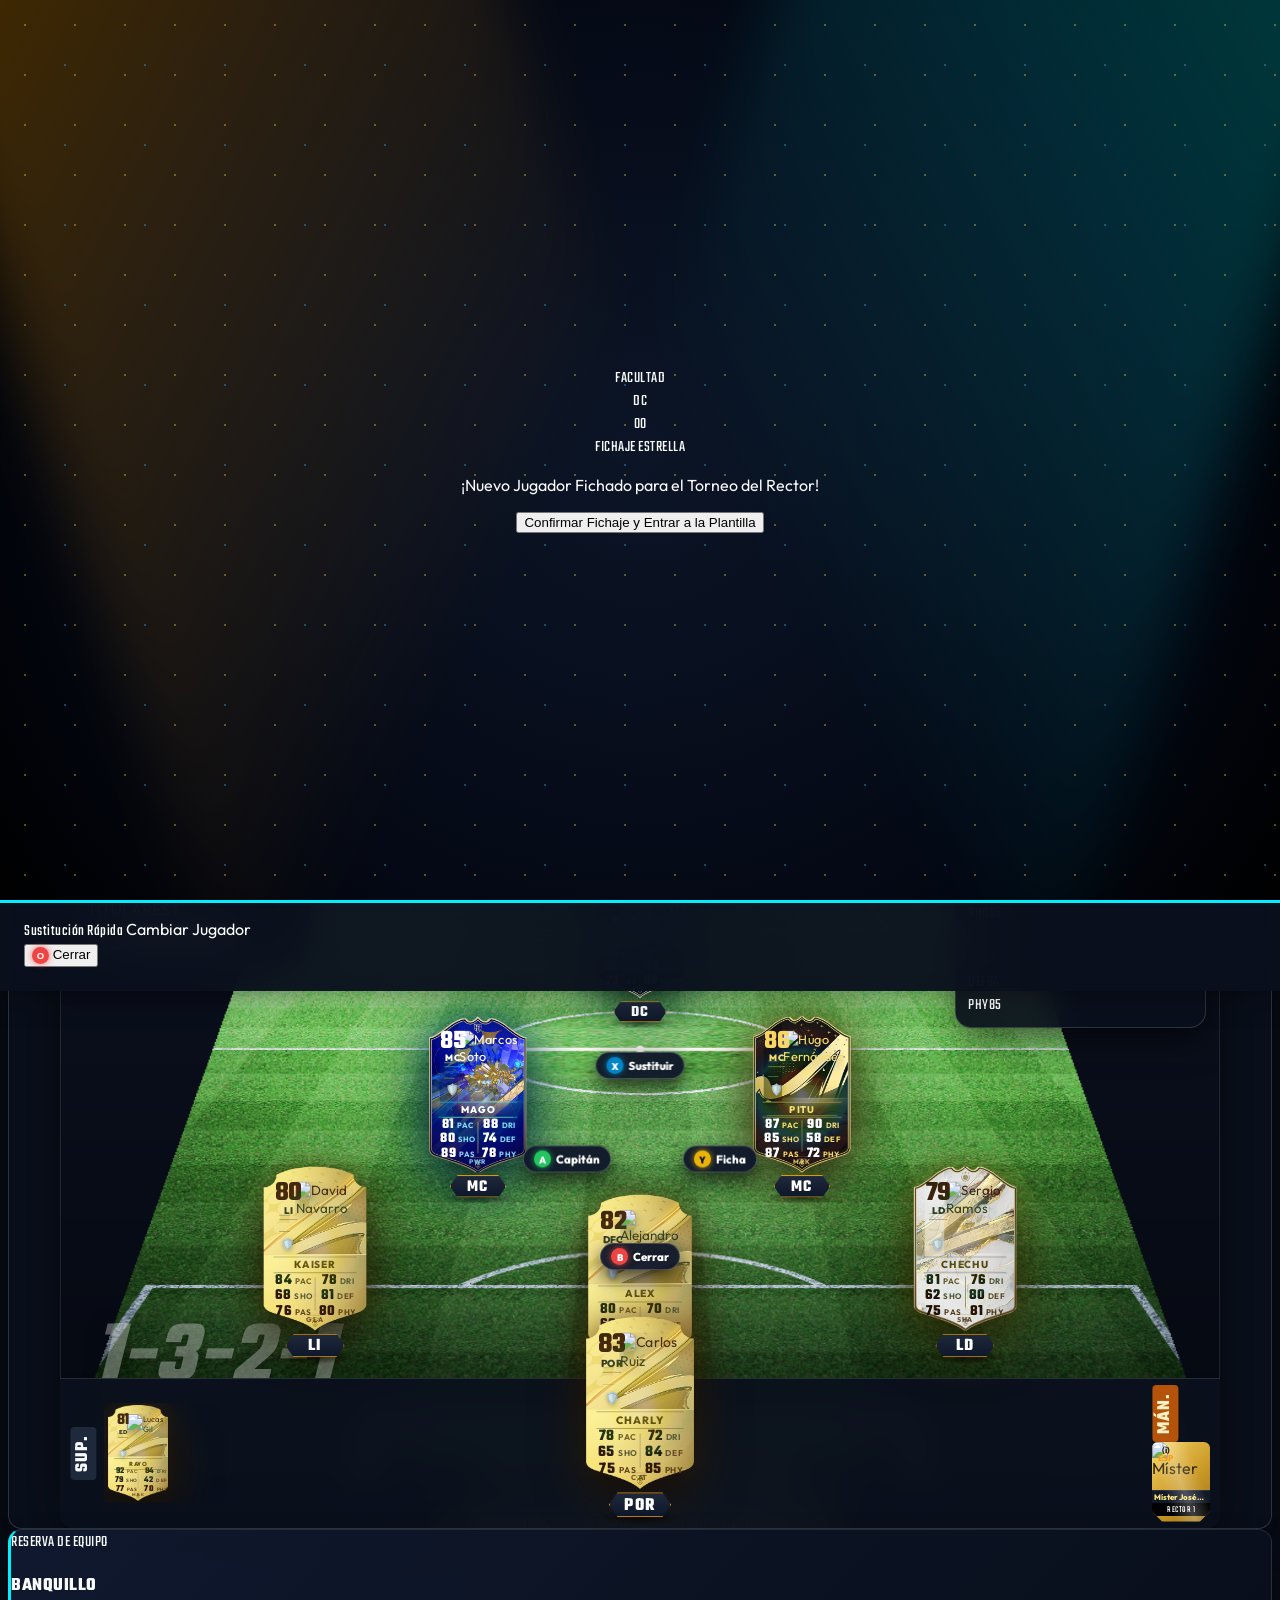
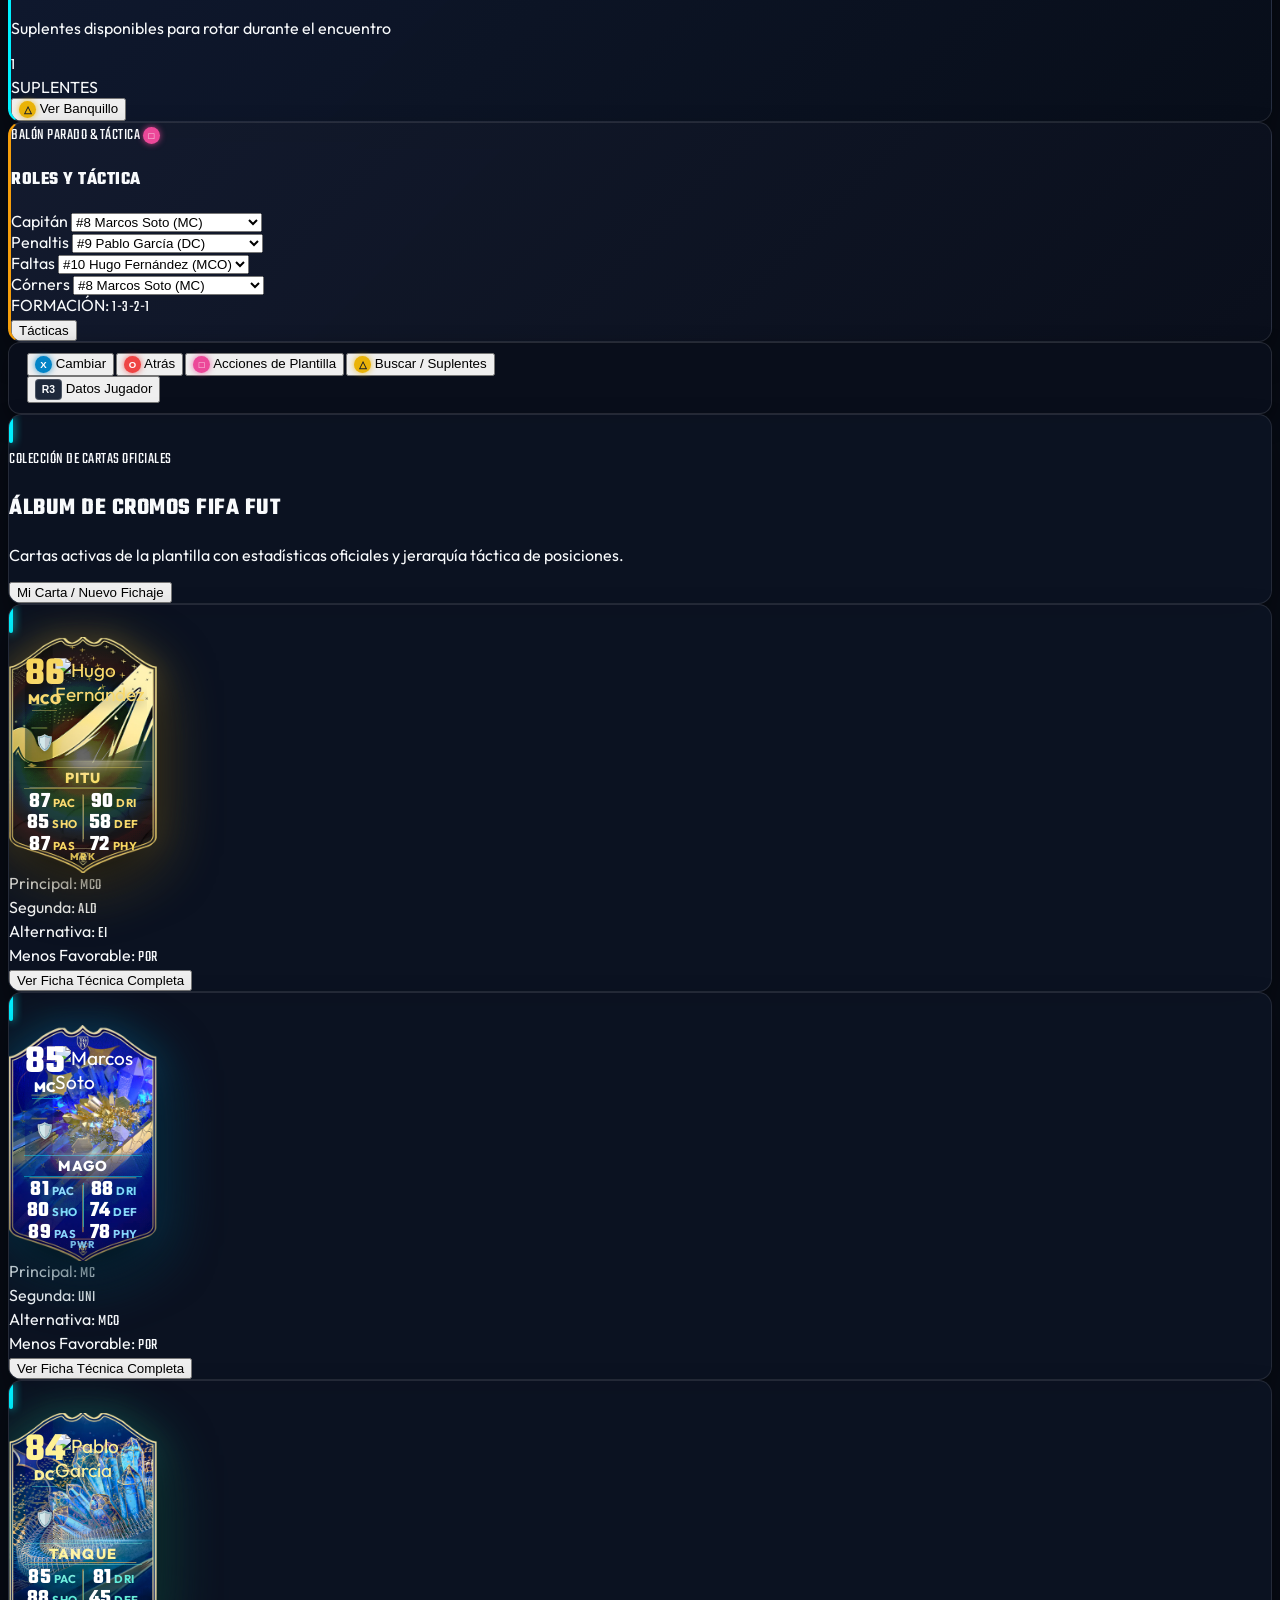
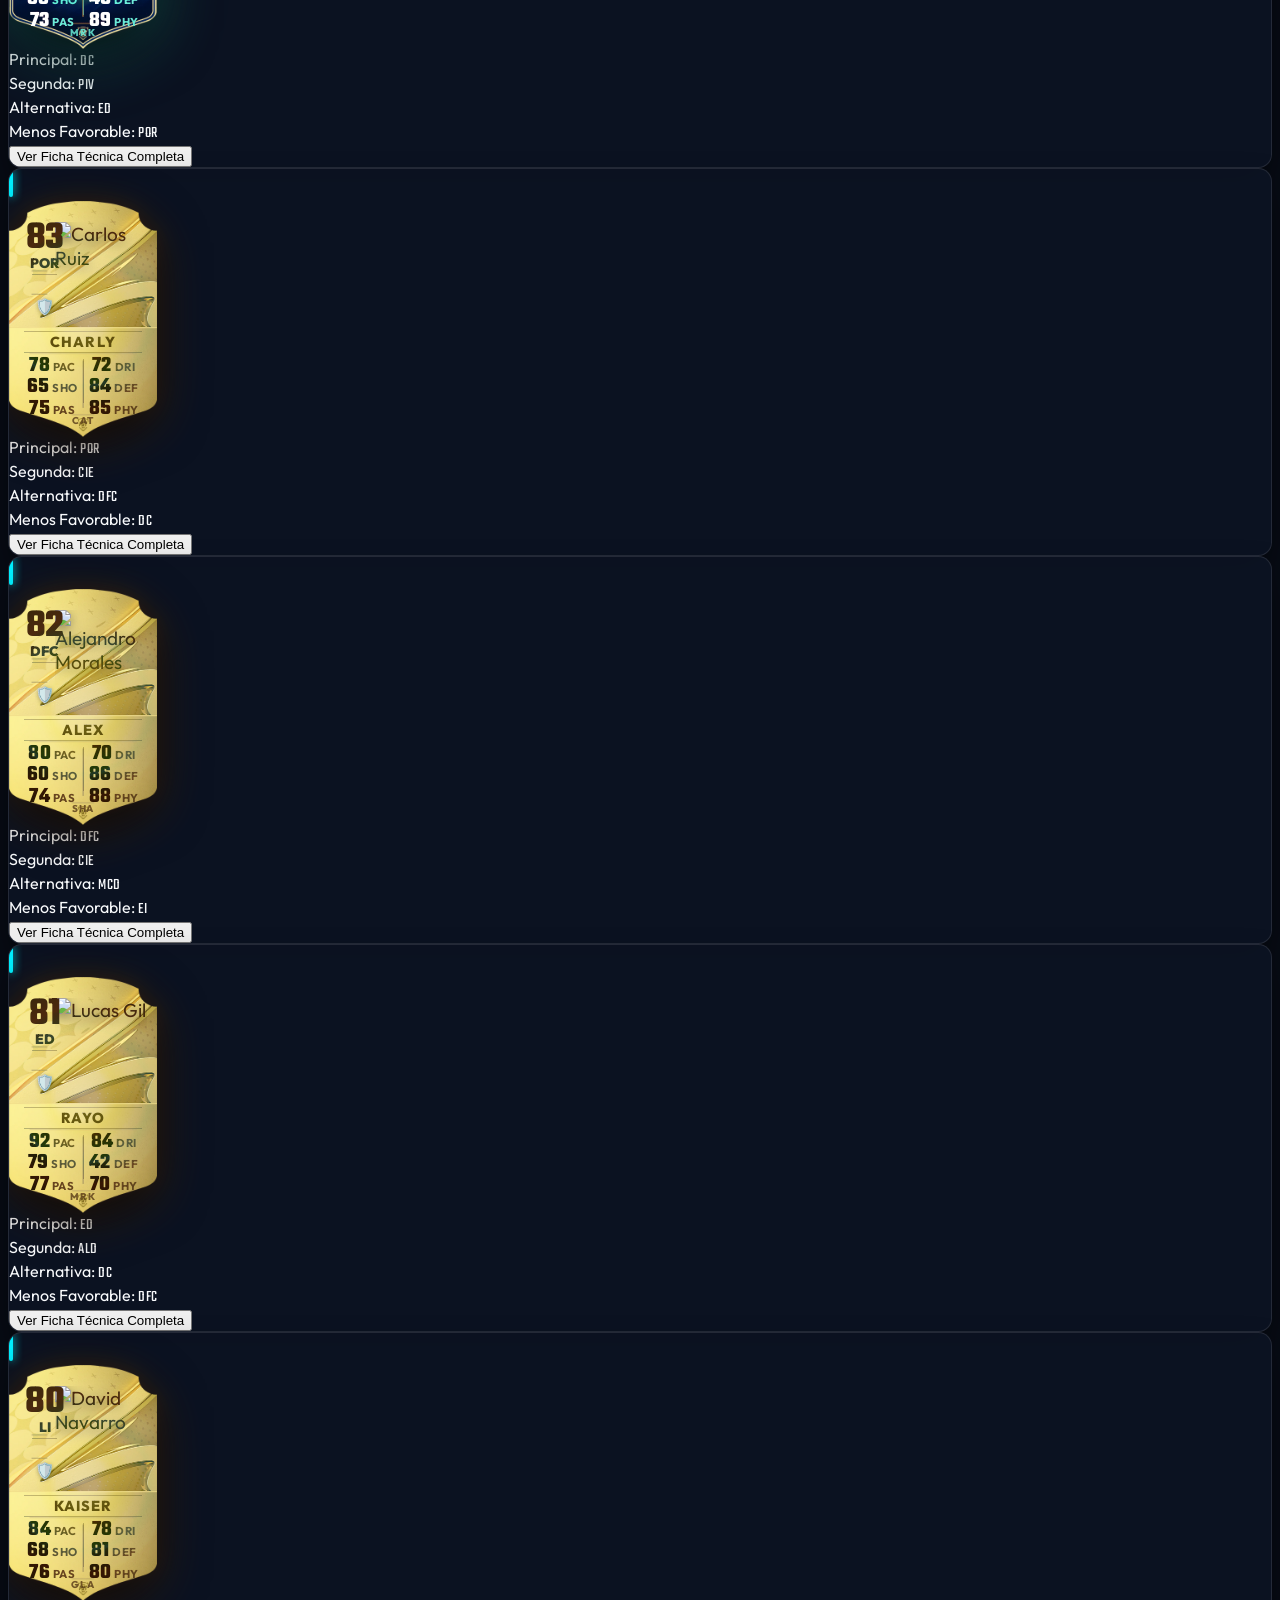
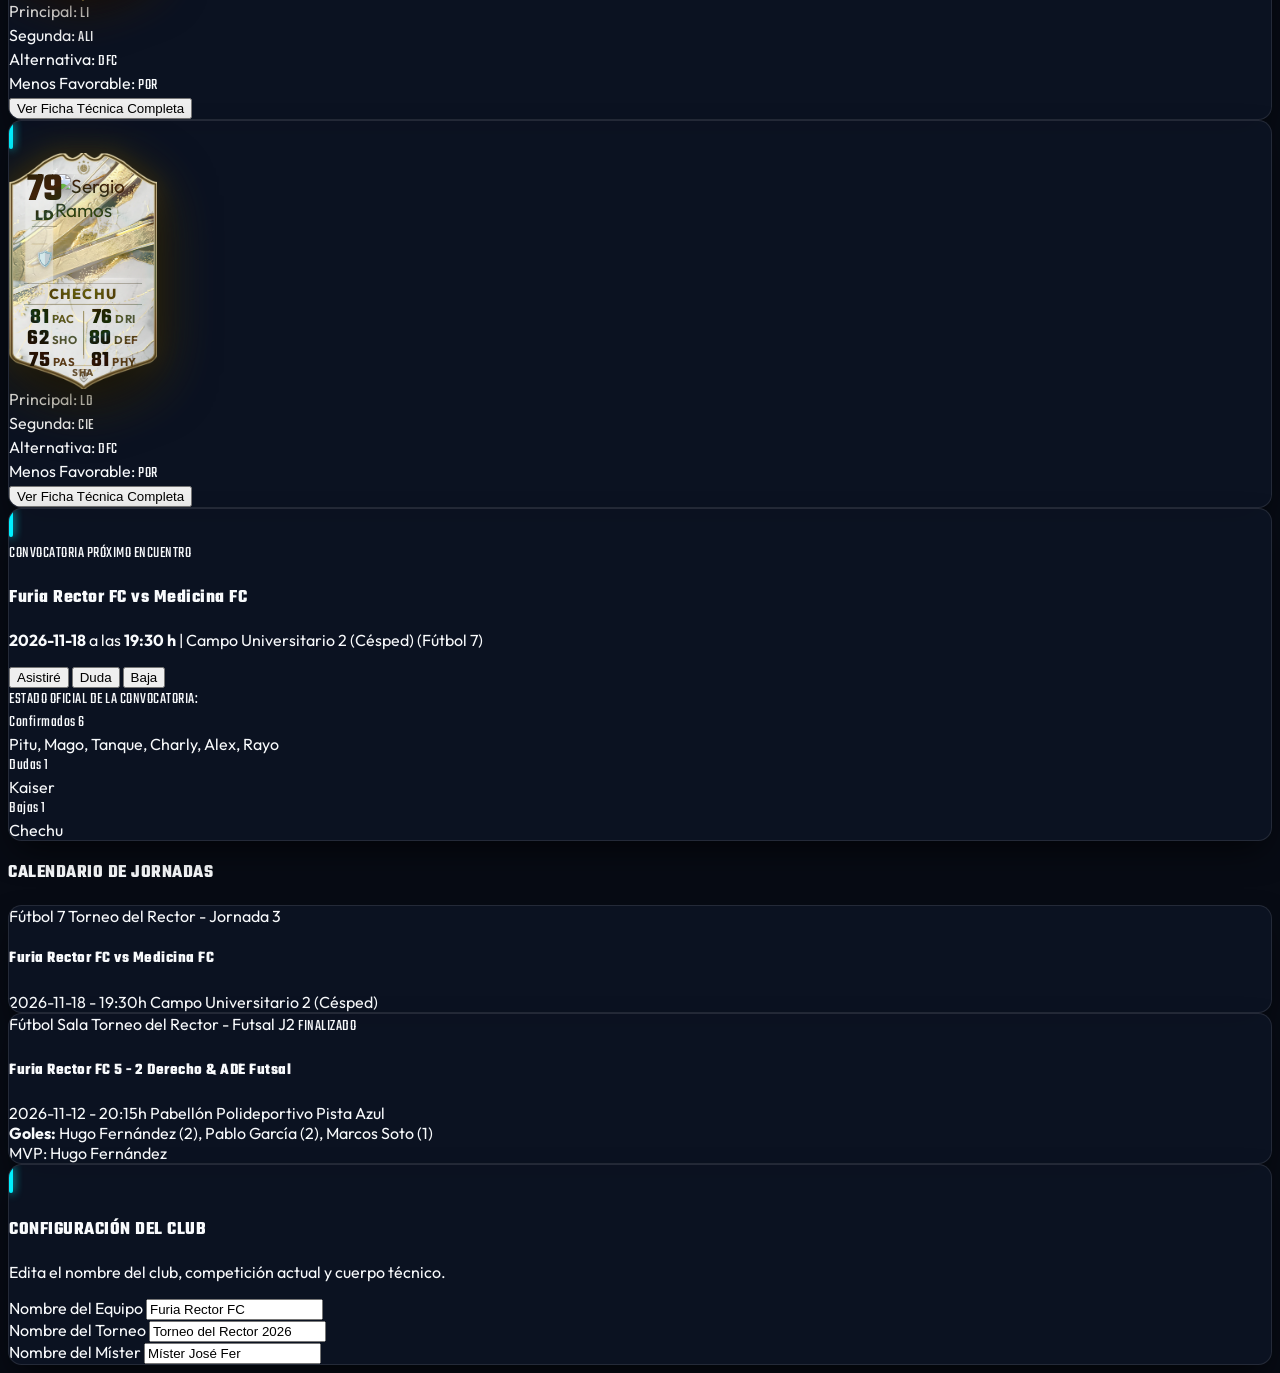
==== commit a2781041: "feat: diseno de cartas 1:1 identico a FIFA/EA FC Ultimate Team (Gold, TOTW, TOTY, TOTS, Icon)" ====
--- a/index.html
+++ b/index.html
@@ -782,7 +782,7 @@
           </div>
         </div>
 
-        <div class="grid grid-cols-2 gap-3">
+        <div class="grid grid-cols-1 sm:grid-cols-3 gap-3">
           <div>
             <label for="setup-faculty" class="block text-[11px] font-black text-slate-300 uppercase tracking-wider mb-1 cursor-pointer">Facultad / Grado *</label>
             <select id="setup-faculty" name="faculty" class="w-full bg-slate-900 border border-slate-700 rounded-xl px-2 py-2 text-xs text-white font-bold focus:ring-2 focus:ring-amber-500">
@@ -800,6 +800,16 @@
               <option value="Diestro">Diestro</option>
               <option value="Zurdo">Zurdo</option>
               <option value="Ambidiestro">Ambidiestro</option>
+            </select>
+          </div>
+          <div>
+            <label for="setup-card-type" class="block text-[11px] font-black text-slate-300 uppercase tracking-wider mb-1 cursor-pointer">Edición de Carta FUT *</label>
+            <select id="setup-card-type" name="cardType" class="w-full bg-slate-900 border border-slate-700 rounded-xl px-2 py-2 text-xs text-white font-bold focus:ring-2 focus:ring-amber-500">
+              <option value="gold">Oro Brillante (Rare Gold)</option>
+              <option value="totw">En Forma / TOTW</option>
+              <option value="toty">TOTY (Team of the Year)</option>
+              <option value="tots">TOTS (Team of the Season)</option>
+              <option value="icon">Icono / Leyenda (ICON)</option>
             </select>
           </div>
         </div>
--- a/css/styles.css
+++ b/css/styles.css
@@ -459,104 +459,168 @@
   to { filter: drop-shadow(0 0 20px #fbbf24); }
 }
 
-/* Estructura heráldica de la carta FUT */
+/* Estructura heráldica de la carta FUT auténtica (Proporción 712 / 1138) */
 .fut-card {
   position: relative;
-  width: 96px;
-  height: 140px;
+  aspect-ratio: 712 / 1138;
   background-size: 100% 100%;
   background-position: center;
   background-repeat: no-repeat;
-  filter: drop-shadow(0 10px 18px rgba(0, 0, 0, 0.75));
+  filter: drop-shadow(0 12px 24px rgba(0, 0, 0, 0.85));
   display: flex;
   flex-direction: column;
   overflow: visible;
   user-select: none;
+  box-sizing: border-box;
   transition: transform 0.2s cubic-bezier(0.34, 1.56, 0.64, 1), filter 0.2s ease;
 }
 
+/* Skins Oficiales EA SPORTS FC / FIFA Ultimate Team */
 .fut-card-gold {
   background-image: url('../assets/fifa_gold.png');
-  color: #2b1f06;
+  color: #38270c;
+  --card-text: #38270c;
+  --card-num: #221603;
+  --card-lbl: #59421b;
+  --card-divider: rgba(56, 39, 12, 0.35);
+  filter: drop-shadow(0 12px 24px rgba(0, 0, 0, 0.85)) drop-shadow(0 0 10px rgba(217, 119, 6, 0.2));
 }
 
 .fut-card-totw {
   background-image: url('../assets/fifa_if.png');
   color: #f7d358;
-}
-
+  --card-text: #f7d358;
+  --card-num: #ffffff;
+  --card-lbl: #f7d358;
+  --card-divider: rgba(247, 211, 88, 0.35);
+  filter: drop-shadow(0 14px 28px rgba(0, 0, 0, 0.9)) drop-shadow(0 0 14px rgba(247, 211, 88, 0.35));
+}
+
+.fut-card-toty,
 .fut-card-special {
   background-image: url('../assets/fifa_toty.png');
   color: #ffffff;
-}
-
-/* Hologram Shimmer */
-.fut-card::after {
-  content: "";
-  position: absolute;
-  top: -60%;
-  left: -60%;
-  width: 220%;
-  height: 220%;
-  background: linear-gradient(
-    45deg,
-    transparent 38%,
-    rgba(255, 255, 255, 0.35) 50%,
-    transparent 62%
+  --card-text: #ffffff;
+  --card-num: #ffffff;
+  --card-lbl: #7dd3fc;
+  --card-divider: rgba(0, 240, 255, 0.4);
+  filter: drop-shadow(0 14px 28px rgba(0, 0, 0, 0.9)) drop-shadow(0 0 16px rgba(0, 240, 255, 0.4));
+}
+
+.fut-card-tots {
+  background-image: url('../assets/fifa_tots.png');
+  color: #fef08a;
+  --card-text: #fef08a;
+  --card-num: #ffffff;
+  --card-lbl: #5eead4;
+  --card-divider: rgba(94, 234, 212, 0.4);
+  filter: drop-shadow(0 14px 28px rgba(0, 0, 0, 0.9)) drop-shadow(0 0 16px rgba(45, 212, 191, 0.35));
+}
+
+.fut-card-icon {
+  background-image: url('../assets/fifa_icon.png');
+  color: #2c2108;
+  --card-text: #2c2108;
+  --card-num: #171103;
+  --card-lbl: #4d3a14;
+  --card-divider: rgba(44, 33, 8, 0.35);
+  filter: drop-shadow(0 14px 28px rgba(0, 0, 0, 0.85)) drop-shadow(0 0 12px rgba(234, 179, 8, 0.28));
+}
+
+/* Hologram Shimmer Layer */
+.fut-card-holo-layer {
+  position: absolute;
+  inset: 0;
+  background: radial-gradient(
+    circle at var(--glare-x, 50%) var(--glare-y, 50%),
+    rgba(255, 255, 255, 0.45) 0%,
+    rgba(252, 211, 77, 0.25) 25%,
+    rgba(0, 240, 255, 0.18) 48%,
+    transparent 75%
   );
-  transform: rotate(25deg);
+  mix-blend-mode: color-dodge;
   pointer-events: none;
-  transition: transform 0.6s ease;
-}
-
-.fut-card:hover::after {
-  transform: rotate(25deg) translateY(20%);
-}
-
-.fut-card-header {
-  display: flex;
-  justify-content: space-between;
-  padding: 4px 6px 0 6px;
-  height: 70px;
-  position: relative;
+  opacity: 0.5;
+  transition: opacity 0.25s ease;
+  z-index: 5;
+}
+
+.fut-card:hover .fut-card-holo-layer {
+  opacity: 0.95;
+}
+
+/* 1. SECCIÓN SUPERIOR: Badge Column (OVR, POS, Div, Flag, Crest) + Cutout Head */
+.fut-card-top {
+  position: absolute;
+  top: 9%;
+  left: 0;
+  right: 0;
+  height: 46%;
+  pointer-events: none;
 }
 
 .fut-card-badge-col {
+  position: absolute;
+  top: 0;
+  left: 13%;
+  width: 22%;
   display: flex;
   flex-direction: column;
   align-items: center;
+  justify-content: flex-start;
+  text-align: center;
   line-height: 0.9;
-  z-index: 3;
+  z-index: 4;
+  color: var(--card-text);
 }
 
 .fut-card-rating {
   font-family: 'Teko', sans-serif;
-  font-size: 1.6rem;
+  font-size: 2.1em;
   font-weight: 700;
   letter-spacing: -0.5px;
+  line-height: 0.85;
 }
 
 .fut-card-pos {
   font-family: 'Outfit', sans-serif;
-  font-size: 0.65rem;
+  font-size: 0.72em;
   font-weight: 900;
   text-transform: uppercase;
-  margin-top: -2px;
-}
-
-.fut-card-emblem {
-  font-size: 0.75rem;
+  margin-top: 1px;
+  line-height: 1;
+}
+
+.fut-card-col-divider {
+  width: 75%;
+  height: 1px;
+  background: var(--card-divider);
+  margin: 3px 0 2px 0;
+}
+
+.fut-card-flag {
+  font-size: 0.88em;
+  line-height: 1.1;
+  margin-top: 1px;
+  filter: drop-shadow(0 1px 2px rgba(0, 0, 0, 0.35));
+}
+
+.fut-card-club {
+  font-size: 0.82em;
+  line-height: 1.1;
   margin-top: 2px;
+  filter: drop-shadow(0 1px 2px rgba(0, 0, 0, 0.35));
 }
 
 .fut-card-avatar-wrap {
   position: absolute;
-  right: 2px;
-  top: 4px;
-  width: 58px;
-  height: 66px;
+  top: 0;
+  right: 7%;
+  width: 62%;
+  height: 100%;
   overflow: hidden;
-  z-index: 1;
+  z-index: 2;
+  pointer-events: none;
 }
 
 .fut-card-avatar {
@@ -564,32 +628,135 @@
   height: 100%;
   object-fit: cover;
   object-position: top center;
-  filter: drop-shadow(0 3px 5px rgba(0, 0, 0, 0.45));
-}
-
+  filter: drop-shadow(0 4px 6px rgba(0, 0, 0, 0.5));
+}
+
+/* 2. PLACA DE NOMBRE */
 .fut-card-name-plate {
+  position: absolute;
+  top: 55%;
+  left: 10%;
+  right: 10%;
   text-align: center;
   font-family: 'Outfit', sans-serif;
   font-weight: 800;
-  font-size: 0.68rem;
+  font-size: 0.76em;
   text-transform: uppercase;
-  letter-spacing: 0.5px;
-  padding: 2px 4px;
-  margin: 0 4px;
-  border-top: 1px solid rgba(0, 0, 0, 0.15);
-  border-bottom: 1px solid rgba(0, 0, 0, 0.15);
+  letter-spacing: 0.08em;
+  color: var(--card-text);
   white-space: nowrap;
   overflow: hidden;
   text-overflow: ellipsis;
-  z-index: 2;
-}
-
-.fut-card-footer {
-  display: flex;
-  align-items: center;
+  padding: 1px 2px;
+  border-top: 1px solid var(--card-divider);
+  border-bottom: 1px solid var(--card-divider);
+  z-index: 4;
+}
+
+/* 3. GRID OFICIAL DE 6 ESTADÍSTICAS (2 COLUMNAS CON SEPARADOR CENTRAL) */
+.fut-card-stats-grid {
+  position: absolute;
+  top: 65%;
+  left: 11%;
+  right: 11%;
+  height: 22%;
+  display: flex;
+  align-items: center;
+  justify-content: space-between;
+  z-index: 4;
+}
+
+.fut-card-stats-col {
+  flex: 1;
+  display: flex;
+  flex-direction: column;
+  justify-content: space-around;
+  height: 100%;
+}
+
+.fut-card-stat-row {
+  display: flex;
+  align-items: baseline;
   justify-content: center;
-  padding: 3px 4px;
-  z-index: 2;
+  gap: 3px;
+  line-height: 1;
+}
+
+.fut-card-stat-row .stat-num {
+  font-family: 'Teko', sans-serif;
+  font-size: 1.15em;
+  font-weight: 700;
+  color: var(--card-num);
+  letter-spacing: 0.2px;
+}
+
+.fut-card-stat-row .stat-lbl {
+  font-family: 'Outfit', sans-serif;
+  font-size: 0.6em;
+  font-weight: 700;
+  color: var(--card-lbl);
+  letter-spacing: 0.5px;
+  text-transform: uppercase;
+}
+
+.fut-card-stats-divider {
+  width: 1px;
+  height: 85%;
+  background: var(--card-divider);
+  margin: 0 3px;
+}
+
+/* 4. CHIP DE QUÍMICA / EMBLEMA INFERIOR */
+.fut-card-bottom-badge {
+  position: absolute;
+  bottom: 4.5%;
+  left: 50%;
+  transform: translateX(-50%);
+  display: flex;
+  align-items: center;
+  justify-content: center;
+  z-index: 4;
+}
+
+.fut-chem-pill {
+  font-family: 'Outfit', sans-serif;
+  font-size: 0.52em;
+  font-weight: 800;
+  letter-spacing: 0.8px;
+  text-transform: uppercase;
+  color: var(--card-lbl);
+  opacity: 0.85;
+}
+
+/* Presets de tamaño de carta */
+.fut-card-size-pitch {
+  width: 104px;
+  height: 166px;
+  font-size: 13.5px;
+}
+
+.fut-card-size-album {
+  width: 148px;
+  height: 236px;
+  font-size: 19px;
+}
+
+.fut-card-size-walkout {
+  width: 220px;
+  height: 352px;
+  font-size: 28px;
+}
+
+.fut-card-size-inspect {
+  width: 140px;
+  height: 224px;
+  font-size: 17.5px;
+}
+
+.fut-card-size-bench {
+  width: 60px;
+  height: 96px;
+  font-size: 7.8px;
 }
 
 /* ==================== PEDESTAL 3D HEXAGONAL FIFA 18 ==================== */
@@ -738,39 +905,10 @@
     margin-bottom: 0.75rem;
     min-width: unset;
   }
-  .fut-card {
-    width: 70px;
-    height: 102px;
-    border-radius: 6px 6px 10px 10px;
-  }
-  .fut-card-header {
-    height: 56px;
-    padding: 2px 4px 0 4px;
-  }
-  .fut-card-rating {
-    font-size: 1.25rem;
-  }
-  .fut-card-pos {
-    font-size: 0.55rem;
-  }
-  .fut-card-emblem {
-    font-size: 0.65rem;
-  }
-  .fut-card-avatar-wrap {
-    width: 44px;
-    height: 54px;
-  }
-  .fut-card-name-plate {
-    font-size: 0.58rem;
-    padding: 1px 2px;
-    margin: 0 2px;
-  }
-  .fut-card-footer {
-    padding: 1px 2px;
-  }
-  .fut-chem-style-badge {
-    font-size: 0.48rem;
-    padding: 0 3px;
+  .fut-card-size-pitch {
+    width: 78px;
+    height: 124px;
+    font-size: 10px;
   }
   .fut-pos-pedestal {
     width: 44px;
@@ -910,20 +1048,26 @@
   opacity: 1;
 }
 
-/* Biseles dorados y efectos de brillo mejorados */
+/* Biseles y sombras cinemáticas de cartas FUT */
 .fut-card-gold {
-  border: 1px solid rgba(254, 240, 138, 0.7);
-  box-shadow: 0 12px 28px rgba(0, 0, 0, 0.75), inset 0 1px 2px rgba(255, 255, 255, 0.8), 0 0 15px rgba(217, 119, 6, 0.25);
+  filter: drop-shadow(0 12px 24px rgba(0, 0, 0, 0.85)) drop-shadow(0 0 10px rgba(217, 119, 6, 0.25));
 }
 
 .fut-card-totw {
-  border: 1.5px solid #facc15;
-  box-shadow: 0 12px 28px rgba(0, 0, 0, 0.85), 0 0 16px rgba(234, 179, 8, 0.4);
-}
-
-.fut-card-special {
-  border: 1.5px solid #38bdf8;
-  box-shadow: 0 12px 28px rgba(0, 0, 0, 0.8), 0 0 18px rgba(14, 165, 233, 0.45);
+  filter: drop-shadow(0 14px 28px rgba(0, 0, 0, 0.9)) drop-shadow(0 0 14px rgba(247, 211, 88, 0.4));
+}
+
+.fut-card-special,
+.fut-card-toty {
+  filter: drop-shadow(0 14px 28px rgba(0, 0, 0, 0.9)) drop-shadow(0 0 16px rgba(14, 165, 233, 0.45));
+}
+
+.fut-card-tots {
+  filter: drop-shadow(0 14px 28px rgba(0, 0, 0, 0.9)) drop-shadow(0 0 16px rgba(45, 212, 191, 0.4));
+}
+
+.fut-card-icon {
+  filter: drop-shadow(0 14px 28px rgba(0, 0, 0, 0.85)) drop-shadow(0 0 12px rgba(234, 179, 8, 0.3));
 }
 
 
@@ -1154,37 +1298,10 @@
 }
 
 .walkout-card-host .fut-card {
-  width: 170px !important;
-  height: 236px !important;
-  border-radius: 12px 12px 20px 20px !important;
-  box-shadow: 0 25px 60px rgba(0, 0, 0, 0.9), 0 0 45px rgba(245, 158, 11, 0.6) !important;
-}
-
-.walkout-card-host .fut-card-header {
-  height: 130px !important;
-  padding: 8px 10px 0 10px !important;
-}
-
-.walkout-card-host .fut-card-rating {
-  font-size: 2.8rem !important;
-}
-
-.walkout-card-host .fut-card-pos {
-  font-size: 1.1rem !important;
-}
-
-.walkout-card-host .fut-card-emblem {
-  font-size: 1.3rem !important;
-}
-
-.walkout-card-host .fut-card-avatar-wrap {
-  width: 110px !important;
-  height: 125px !important;
-}
-
-.walkout-card-host .fut-card-name-plate {
-  font-size: 1.1rem !important;
-  padding: 4px 6px !important;
+  width: 220px !important;
+  height: 352px !important;
+  font-size: 28px !important;
+  filter: drop-shadow(0 25px 60px rgba(0, 0, 0, 0.95)) drop-shadow(0 0 35px rgba(245, 158, 11, 0.55)) !important;
 }
 
 /* =====================================================================
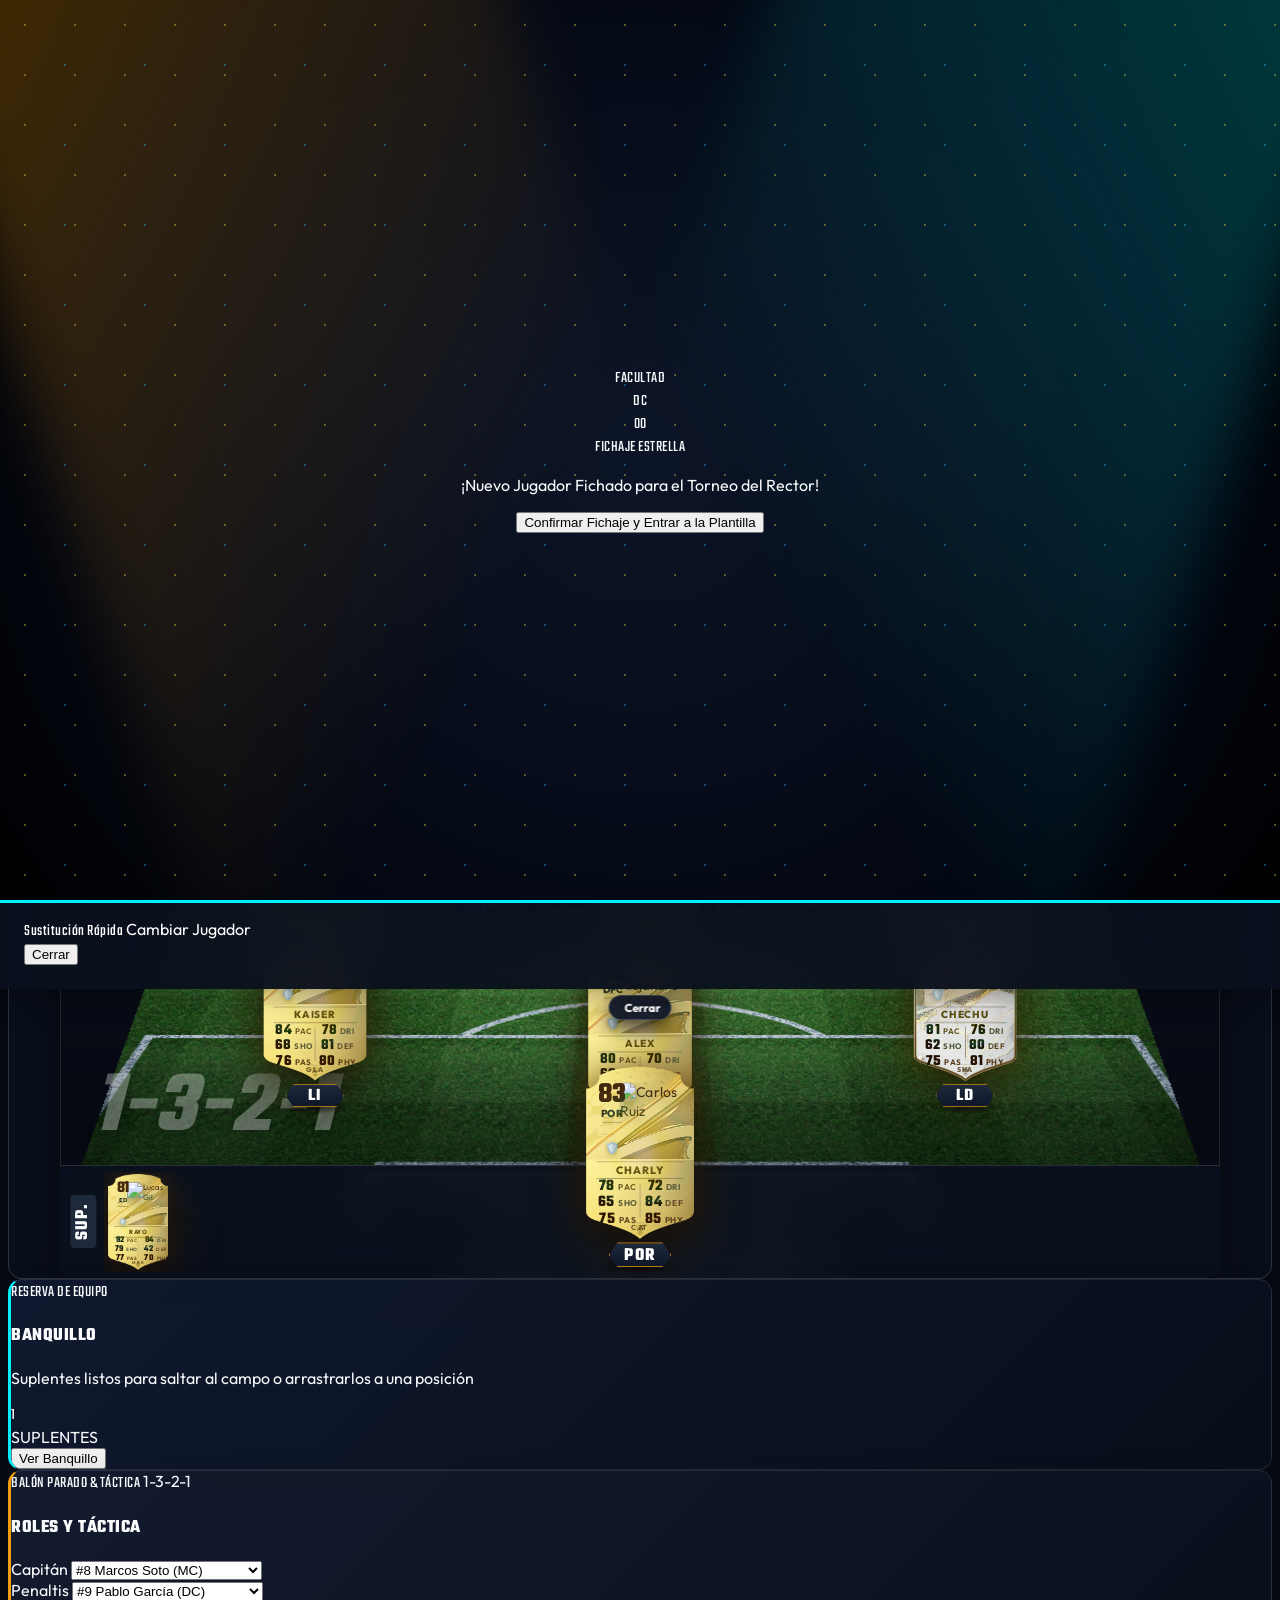
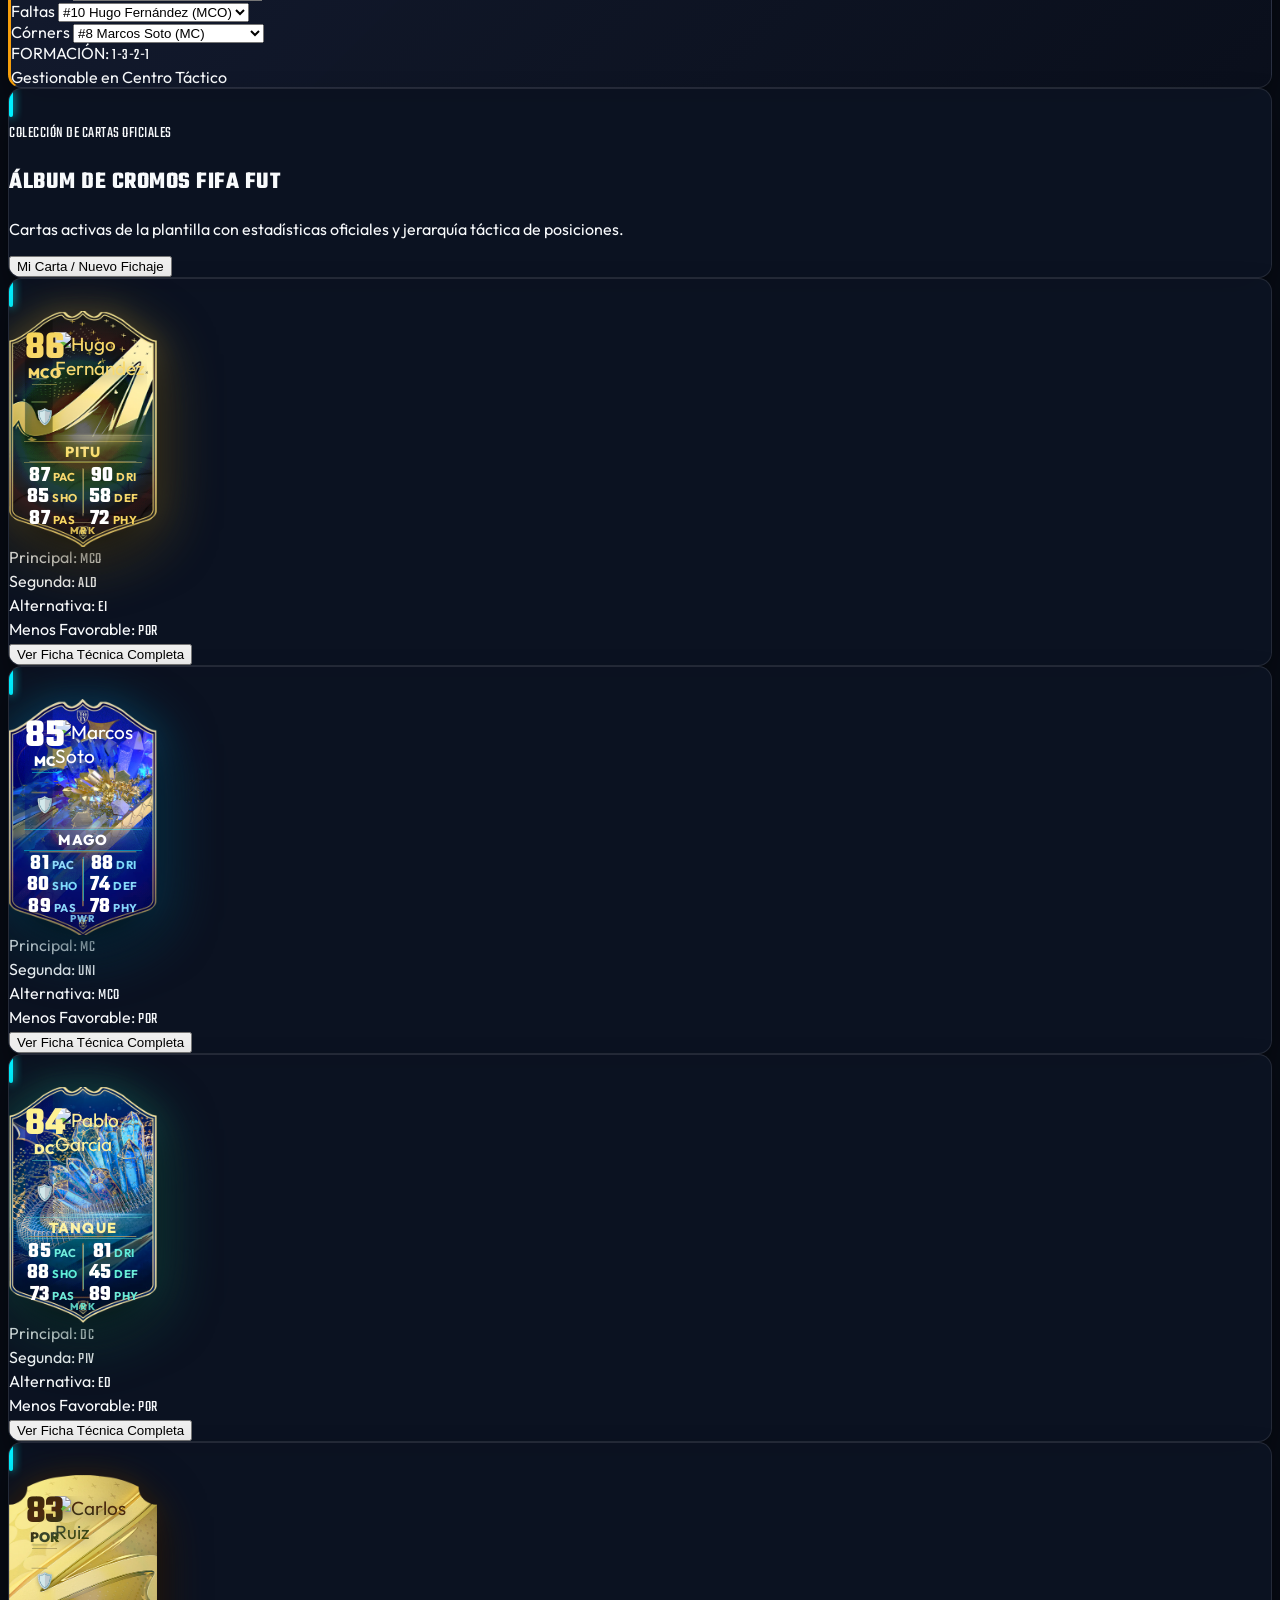
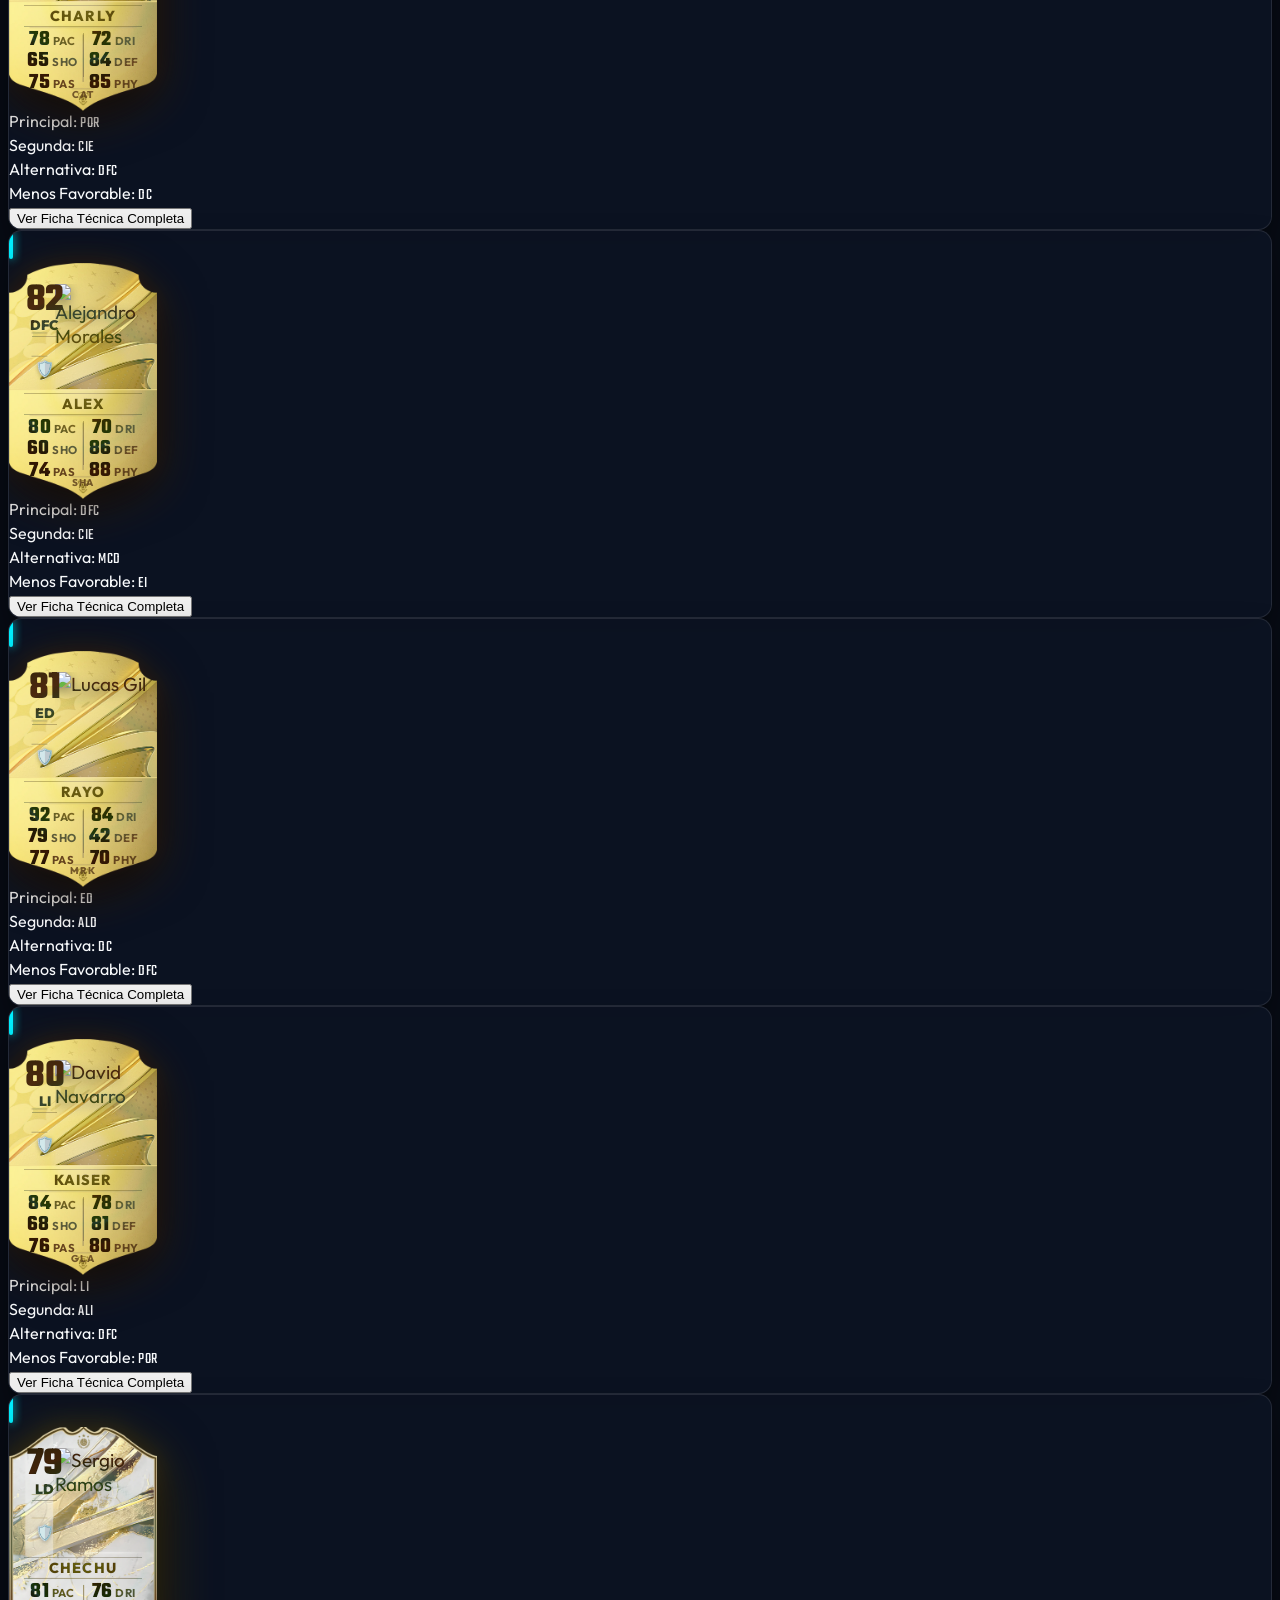
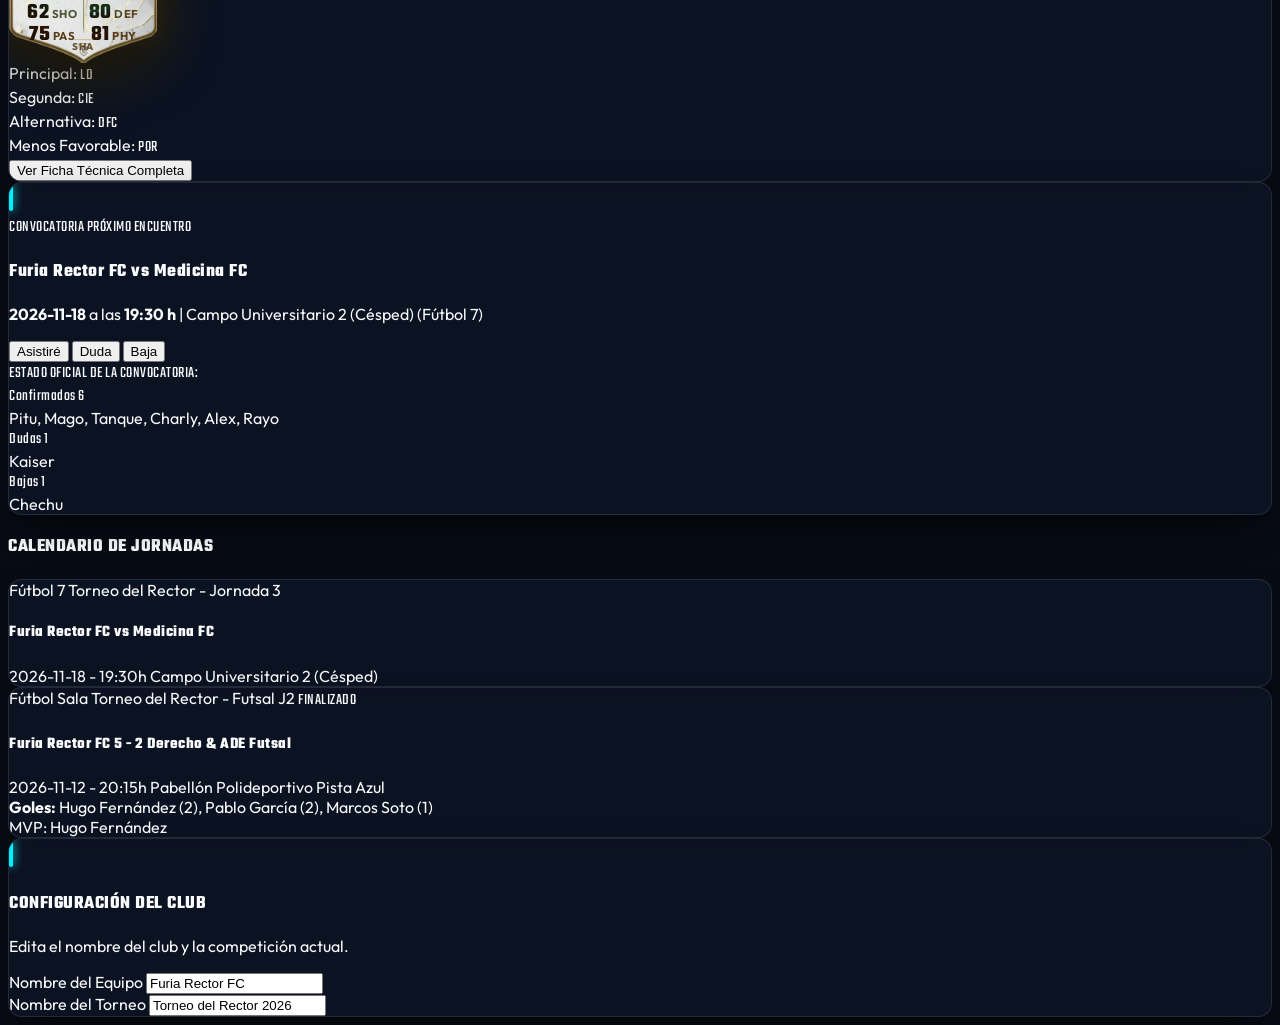
==== commit 56b209a3: "feat: eliminacion de controles ps4, drag and drop de jugadores, formaciones avanzadas y centro tacti" ====
--- a/index.html
+++ b/index.html
@@ -84,59 +84,14 @@
           </div>
         </div>
 
-        <!-- Centro: Widgets de Recursos FIFA (Exacto a Captura 2 de FIFA 19) -->
-        <div class="hidden lg:flex items-center gap-3.5 text-xs">
-          <!-- Monedas FUT -->
-          <div class="flex items-center gap-2 bg-slate-900/90 border border-slate-800 px-3.5 py-1.5 rounded-xl shadow-inner">
-            <span class="w-5 h-5 rounded-full bg-amber-400 text-slate-950 flex items-center justify-center font-black text-[10px] shadow-xs">🪙</span>
-            <div>
-              <div class="text-[9px] font-black text-slate-400 uppercase tracking-wider leading-none">Monedas</div>
-              <div class="font-fifa text-lg font-bold text-amber-400 leading-tight">24.500</div>
-            </div>
-          </div>
-
-          <!-- FIFA Points -->
-          <div class="flex items-center gap-2 bg-slate-900/90 border border-slate-800 px-3.5 py-1.5 rounded-xl shadow-inner">
-            <span class="w-5 h-5 rounded bg-emerald-500 text-white flex items-center justify-center font-black text-[9px] shadow-xs">FP</span>
-            <div>
-              <div class="text-[9px] font-black text-slate-400 uppercase tracking-wider leading-none">FIFA Points</div>
-              <div class="font-fifa text-lg font-bold text-emerald-400 leading-tight">1.250</div>
-            </div>
-          </div>
-
-          <!-- Historial -->
-          <div class="flex items-center gap-2 bg-slate-900/90 border border-slate-800 px-3.5 py-1.5 rounded-xl shadow-inner">
-            <span class="w-5 h-5 rounded-full bg-sky-500 text-white flex items-center justify-center font-black text-[10px] shadow-xs">
-              <i data-lucide="trophy" class="w-3 h-3"></i>
-            </span>
-            <div>
-              <div class="text-[9px] font-black text-slate-400 uppercase tracking-wider leading-none">Historial</div>
-              <div class="font-fifa text-lg font-bold text-sky-400 leading-tight">4 - 1 - 0</div>
-            </div>
-          </div>
-
-          <!-- Nivel / XP -->
-          <div class="flex items-center gap-2.5 bg-slate-900/90 border border-slate-800 px-3.5 py-1.5 rounded-xl shadow-inner">
-            <div>
-              <div class="flex items-center justify-between text-[9px] font-black text-slate-400 uppercase tracking-wider leading-none gap-3">
-                <span>NVL: 31</span>
-                <span>38.211 / 41.257</span>
-              </div>
-              <div class="w-24 h-1.5 bg-slate-800 rounded-full overflow-hidden mt-1">
-                <div class="h-full bg-gradient-to-r from-amber-500 to-yellow-400 rounded-full" style="width: 78%;"></div>
-              </div>
-            </div>
-            <span class="font-fifa text-lg font-bold text-slate-200">71.691</span>
-          </div>
-        </div>
-
-        <!-- Derecha: Selector Modalidad, Audio & Auth -->
+        <!-- Derecha: Selector Modalidad Único, Audio & Auth -->
         <div class="flex items-center gap-2.5">
           <button id="btn-toggle-audio" aria-label="Alternar efectos de sonido FUT" title="Efectos de Sonido FUT" class="p-2 rounded-xl bg-slate-900 hover:bg-slate-800 border border-slate-800 text-slate-300 hover:text-amber-400 transition flex items-center justify-center focus-visible:ring-2 focus-visible:ring-amber-500 shadow-xs cursor-pointer">
             <i data-lucide="volume-2" class="w-4 h-4"></i>
           </button>
 
-          <div class="hidden sm:flex items-center bg-slate-900 border border-slate-800 rounded-xl p-1 text-xs font-bold shadow-inner">
+          <!-- Selector de Modalidad Único y Responsivo (Sin duplicados) -->
+          <div class="flex items-center bg-slate-900 border border-slate-800 rounded-xl p-1 text-xs font-bold shadow-inner">
             <button id="btn-mode-f7" class="px-3 py-1 rounded-lg bg-amber-500 text-slate-950 font-black shadow-xs transition flex items-center gap-1.5 cursor-pointer">
               <i data-lucide="circle-dot" class="w-3.5 h-3.5"></i>
               <span>Fútbol 7</span>
@@ -155,11 +110,10 @@
       </div>
     </div>
 
-    <!-- 2. RIBBON NAVEGACIÓN FIFA 19: TABS CON SUBRAYADO NEÓN (CAPTURA 2) -->
+    <!-- 2. NAVEGACIÓN PRINCIPAL: TABS CON SUBRAYADO NEÓN -->
     <nav class="bg-slate-950/95 backdrop-blur-md px-3 sm:px-6 lg:px-8 overflow-x-auto border-b border-white/10">
       <div class="max-w-7xl mx-auto flex items-center justify-between">
         <div class="flex items-center space-x-1 sm:space-x-3 text-xs font-black uppercase tracking-wider py-1">
-          <span class="gamepad-badge l2-badge text-[10px] hidden sm:inline-block">L1</span>
           <button data-tab="pitch" class="tab-btn fifa-tab-btn active py-3 px-3 flex items-center gap-2 transition relative rounded-lg">
             <span>PLANTILLAS</span>
             <span class="fifa-tab-indicator"></span>
@@ -176,7 +130,6 @@
             <span>MI CLUB & AJUSTES</span>
             <span class="fifa-tab-indicator"></span>
           </button>
-          <span class="gamepad-badge l2-badge text-[10px] hidden sm:inline-block">R1</span>
         </div>
       </div>
     </nav>
@@ -188,24 +141,17 @@
     <!-- ==================== 1. VISTA PIZARRA FIFA ULTIMATE TEAM (SQUADS CONSOLE VIEW) ==================== -->
     <section id="view-pitch" class="tab-view space-y-3.5">
       
-      <!-- SUBNAV SUPERIOR CONSOLA ([L1] MERCADO | PLANTILLA ACTIVA | MI CLUB [R1]) -->
-      <div class="fifa-squad-subnav">
-        <div class="flex items-center gap-4">
-          <span class="text-slate-400 font-black text-xs flex items-center gap-1.5 cursor-pointer hover:text-white transition">
-            <span class="gamepad-badge l2-badge">L1</span>
-            <span>MERCADO DE FICHAJES</span>
-          </span>
-          <span class="subnav-active font-black text-xs flex items-center gap-1.5 cursor-pointer">
-            <span>PLANTILLA ACTIVA</span>
-          </span>
-          <span class="text-slate-400 font-black text-xs flex items-center gap-1.5 cursor-pointer hover:text-white transition">
-            <span>MI CLUB</span>
-            <span class="gamepad-badge l2-badge">R1</span>
-          </span>
+      <!-- BARRA DE ESTADO DE LA PLANTILLA -->
+      <div class="flex items-center justify-between px-1 text-xs">
+        <div class="flex items-center gap-2">
+          <span class="w-2.5 h-2.5 rounded-full bg-emerald-400 animate-pulse"></span>
+          <span class="font-fifa text-xl text-white font-bold tracking-wider">PIZARRA TÁCTICA INTERACTIVA</span>
+          <span class="text-slate-500 hidden sm:inline">•</span>
+          <span class="text-xs text-slate-400 font-medium hidden sm:inline">Arrastra y suelta jugadores para cambiarlos de posición o alinearlos</span>
         </div>
         <div class="flex items-center gap-2">
           <span id="current-modality-badge" class="px-3 py-1 rounded-md bg-cyan-950/80 text-cyan-400 font-black text-[11px] uppercase border border-cyan-500/40 tracking-wider">
-            FUT 7 DRAFT
+            FÚTBOL 7
           </span>
         </div>
       </div>
@@ -216,7 +162,7 @@
         <!-- COLUMNA IZQUIERDA (lg:col-span-8): ACTIVE SQUAD TILE -->
         <div class="lg:col-span-8 flex flex-col fifa-tile fifa-active-squad-tile">
           
-          <!-- BANNER DE CABECERA ACTIVE SQUAD (Exacto a las capturas FIFA 19 y FIFA 16) -->
+          <!-- BANNER DE CABECERA ACTIVE SQUAD -->
           <div class="fifa-active-squad-header flex flex-wrap items-center justify-between px-4 py-2.5">
             <div class="flex items-center gap-3">
               <span class="fifa-tile-accent-bar"></span>
@@ -232,36 +178,18 @@
               </div>
             </div>
 
-            <!-- VALORACIÓN GENERAL & QUÍMICA 100 DEL EQUIPO EN EL BANNER -->
+            <!-- VALORACIÓN GENERAL DEL EQUIPO -->
             <div class="flex items-center gap-4">
-              <!-- Rating -->
               <div class="text-right">
                 <span class="text-[9px] font-black text-slate-400 uppercase tracking-widest block">VALORACIÓN</span>
-                <span id="header-team-rating" class="font-fifa text-3xl font-bold text-amber-400 leading-none">84</span>
-              </div>
-
-              <!-- Química 100 -->
-              <div class="w-32 sm:w-40 bg-slate-950/70 p-2 rounded-lg border border-slate-700/60 shadow-inner">
-                <div class="flex items-center justify-between text-[10px] font-black uppercase tracking-wider text-slate-300 mb-1">
-                  <span>QUÍMICA</span>
-                  <span id="header-team-chem" class="text-cyan-400 font-fifa text-base font-bold leading-none">100</span>
-                </div>
-                <div class="w-full h-2 bg-slate-800 rounded-full overflow-hidden">
-                  <div id="header-chem-bar" class="h-full bg-gradient-to-r from-cyan-400 to-blue-500 rounded-full transition-all duration-300 shadow-sm" style="width: 100%;"></div>
-                </div>
-              </div>
-            </div>
-          </div>
-
-          <!-- Selector Modalidad Móvil -->
-          <div class="sm:hidden flex items-center bg-slate-950 border border-slate-800 rounded-xl p-1 text-xs font-bold w-full justify-center my-2">
-            <button id="btn-mode-f7-mobile" class="flex-1 py-1.5 rounded-lg bg-amber-500 text-slate-950 font-bold">Fútbol 7</button>
-            <button id="btn-mode-futsal-mobile" class="flex-1 py-1.5 rounded-lg text-slate-400 font-bold">Fútbol Sala</button>
-          </div>
-
-          <!-- Mensaje de aviso de intercambio -->
+                <span id="header-team-rating" class="font-fifa text-4xl font-bold text-amber-400 leading-none">84</span>
+              </div>
+            </div>
+          </div>
+
+          <!-- Mensaje de aviso de intercambio / arrastre -->
           <div id="swap-banner" class="hidden my-2 mx-4 py-2 px-3 rounded-xl bg-amber-400 text-slate-950 font-black text-xs text-center shadow-lg z-40">
-            <i data-lucide="repeat" class="w-3.5 h-3.5 inline mr-1"></i> Toca otro jugador del campo o del banquillo para intercambiar posición
+            <i data-lucide="hand" class="w-3.5 h-3.5 inline mr-1"></i> Arrastra un jugador sobre otro para intercambiar posiciones, o haz click para seleccionar
           </div>
 
           <!-- CONTENEDOR DEL ESTADIO Y CÉSPED FIFA -->
@@ -276,13 +204,10 @@
             <!-- CAMPO DE FÚTBOL CON PERSPECTIVA Y LÍNEAS TÁCTICAS -->
             <div id="pitch-wrapper" class="fut-pitch relative">
               
-              <!-- Líneas SVG de Química -->
-              <svg id="chem-lines-svg" class="absolute inset-0 w-full h-full pointer-events-none z-10"></svg>
-
               <!-- Marca de agua de formación en césped -->
               <div id="pitch-formation-watermark" class="pitch-formation-watermark">1-3-2-1</div>
 
-              <!-- HUD IZQUIERDO: FORMACIÓN & BOTÓN ACCIONES [L2] -->
+              <!-- HUD IZQUIERDO: FORMACIÓN & BOTÓN CENTRO TÁCTICO -->
               <div class="fifa-squad-left-hud">
                 <div class="flex items-center gap-2 mb-1.5">
                   <div class="w-7 h-7 rounded-lg bg-gradient-to-tr from-cyan-500 to-blue-600 flex items-center justify-center text-white font-black text-xs shadow-xs">
@@ -306,8 +231,8 @@
                 </div>
 
                 <button type="button" id="btn-squad-actions" class="mt-2 w-full py-1.5 px-2 rounded-lg bg-slate-900 hover:bg-slate-800 text-amber-400 border border-slate-700 font-black text-[10px] uppercase tracking-wider flex items-center justify-center gap-1.5 shadow-xs transition active:scale-95 cursor-pointer">
-                  <span class="gamepad-badge l2-badge">L2</span>
-                  <span>Acciones Plantilla</span>
+                  <i data-lucide="sliders-horizontal" class="w-3.5 h-3.5"></i>
+                  <span>Tácticas & Formación</span>
                 </button>
               </div>
 
@@ -341,41 +266,30 @@
               <!-- Nodos de Cartas sobre el Césped -->
               <div id="pitch-slots-container"></div>
 
-              <!-- Menú Radial Action Wheel -->
+              <!-- Menú de Acciones Rápidas Contextual -->
               <div id="fut-radial-menu" class="fut-radial-menu hidden" style="top: 50%; left: 50%;">
-                <button type="button" id="btn-radial-sub" class="fut-radial-btn radial-top" title="[X] Sustituir con Suplente">
-                  <span class="gamepad-badge x-btn">X</span>
+                <button type="button" id="btn-radial-sub" class="fut-radial-btn radial-top" title="Sustituir con Suplente">
+                  <i data-lucide="repeat" class="w-4 h-4"></i>
                   <span class="radial-label">Sustituir</span>
                 </button>
-                <button type="button" id="btn-radial-inspect" class="fut-radial-btn radial-right" title="[Y] Ver Ficha Técnica">
-                  <span class="gamepad-badge y-btn">Y</span>
+                <button type="button" id="btn-radial-inspect" class="fut-radial-btn radial-right" title="Ver Ficha Técnica">
+                  <i data-lucide="eye" class="w-4 h-4"></i>
                   <span class="radial-label">Ficha</span>
                 </button>
-                <button type="button" id="btn-radial-captain" class="fut-radial-btn radial-left" title="[A] Hacer Capitán">
-                  <span class="gamepad-badge a-btn">A</span>
+                <button type="button" id="btn-radial-captain" class="fut-radial-btn radial-left" title="Nombrar Capitán">
+                  <i data-lucide="crown" class="w-4 h-4"></i>
                   <span class="radial-label">Capitán</span>
                 </button>
-                <button type="button" id="btn-radial-cancel" class="fut-radial-btn radial-bottom" title="[B] Salir">
-                  <span class="gamepad-badge b-btn">B</span>
+                <button type="button" id="btn-radial-cancel" class="fut-radial-btn radial-bottom" title="Cerrar">
+                  <i data-lucide="x" class="w-4 h-4"></i>
                   <span class="radial-label">Cerrar</span>
                 </button>
               </div>
 
-              <!-- Muelle de Suplentes & Míster en la base del pitch -->
+              <!-- Muelle de Suplentes en la base del pitch (Arrastra un suplente al campo para sustituir) -->
               <div class="fifa-bench-dock">
                 <div class="fifa-bench-tag"><span>SUP.</span></div>
                 <div id="pitch-bench-container" class="fifa-bench-cards-strip"></div>
-                <div class="flex items-center gap-2 pl-2 border-l border-slate-700 flex-shrink-0">
-                  <div class="fifa-bench-tag manager-tag"><span>MÁN.</span></div>
-                  <div class="cursor-pointer hover:scale-105 transition flex-shrink-0">
-                    <div class="fut-manager-card-fut18" style="width: 58px; height: 80px;">
-                      <div class="mgr-badge-col"><span style="font-size: 0.52rem;">(i)</span><span style="font-size: 0.52rem; color: #f59e0b;">ESP</span></div>
-                      <div class="mgr-photo-wrap" style="height: 48px;"><img id="manager-avatar" src="https://images.unsplash.com/photo-1560250097-0b93528c311a?w=150&auto=format&fit=crop&q=80" alt="Míster"></div>
-                      <div class="mgr-name-plate" style="font-size: 0.5rem;"><span id="manager-name-tag">Míster José</span></div>
-                      <div class="mgr-league-tag" style="font-size: 0.56rem;"><span>RECTOR 1</span></div>
-                    </div>
-                  </div>
-                </div>
               </div>
 
             </div>
@@ -387,14 +301,14 @@
         <!-- COLUMNA DERECHA (lg:col-span-4): TILES FIFA CONSOLA STACKED -->
         <div class="lg:col-span-4 flex flex-col gap-3.5">
           
-          <!-- TILE 1: "BANQUILLO Y SUPLENTES" (Estilo MY SQUADS en Capturas 1 y 2) -->
+          <!-- TILE 1: "BANQUILLO Y SUPLENTES" -->
           <div class="fifa-tile fifa-bench-tile p-5 relative overflow-hidden group cursor-pointer" onclick="window.futApp.openSubDrawer()">
             <div class="relative z-10 space-y-1">
               <span class="text-[10px] font-black uppercase tracking-widest text-cyan-400 block font-fifa">RESERVA DE EQUIPO</span>
               <h3 class="font-fifa text-3xl sm:text-4xl font-bold text-white uppercase tracking-wider leading-none">
                 BANQUILLO
               </h3>
-              <p class="text-xs text-slate-300 font-medium">Suplentes disponibles para rotar durante el encuentro</p>
+              <p class="text-xs text-slate-300 font-medium">Suplentes listos para saltar al campo o arrastrarlos a una posición</p>
             </div>
 
             <div class="relative z-10 pt-4 flex items-end justify-between border-t border-white/10 mt-4">
@@ -405,18 +319,18 @@
                 <span class="text-[10px] font-black text-slate-400 uppercase tracking-wider">SUPLENTES</span>
               </div>
               <button type="button" class="px-4 py-2 rounded-xl bg-cyan-500 hover:bg-cyan-400 text-slate-950 font-black text-xs uppercase tracking-wider flex items-center gap-1.5 shadow-lg transition active:scale-95 cursor-pointer">
-                <span class="gamepad-badge y-btn">△</span>
+                <i data-lucide="users" class="w-3.5 h-3.5"></i>
                 <span>Ver Banquillo</span>
               </button>
             </div>
           </div>
 
-          <!-- TILE 2: "ROLES & ESPECIALISTAS" (Estilo CONCEPT SQUADS en Capturas 1 y 2) -->
+          <!-- TILE 2: "ROLES & ESPECIALISTAS" -->
           <div class="fifa-tile fifa-tactics-tile p-5 relative overflow-hidden flex flex-col justify-between">
             <div class="space-y-1 relative z-10">
               <div class="flex items-center justify-between">
                 <span class="text-[10px] font-black uppercase tracking-widest text-amber-400 block font-fifa">BALÓN PARADO & TÁCTICA</span>
-                <span class="gamepad-badge square-btn">□</span>
+                <span id="tile-formation-badge" class="px-2 py-0.5 rounded-md bg-amber-400/20 text-amber-300 border border-amber-400/40 text-[10px] font-bold">1-3-2-1</span>
               </div>
               <h3 class="font-fifa text-2xl sm:text-3xl font-bold text-white uppercase tracking-wider leading-none">
                 ROLES Y TÁCTICA
@@ -431,7 +345,7 @@
                   <i data-lucide="crown" class="w-3 h-3 text-amber-400"></i>
                   <span>Capitán</span>
                 </label>
-                <select id="spec-captain" name="captain" class="w-full bg-slate-900 border border-slate-700 text-xs rounded-lg px-2 py-1 font-bold text-white focus:ring-2 focus:ring-amber-500 shadow-xs">
+                <select id="spec-captain" name="captain" class="w-full bg-slate-900 border border-slate-700 text-xs rounded-lg px-2 py-1 font-bold text-white focus:ring-2 focus:ring-amber-500 shadow-xs cursor-pointer">
                 </select>
               </div>
 
@@ -441,7 +355,7 @@
                   <i data-lucide="crosshair" class="w-3 h-3 text-rose-400"></i>
                   <span>Penaltis</span>
                 </label>
-                <select id="spec-penalties" name="penalties" class="w-full bg-slate-900 border border-slate-700 text-xs rounded-lg px-2 py-1 font-bold text-white focus:ring-2 focus:ring-amber-500 shadow-xs">
+                <select id="spec-penalties" name="penalties" class="w-full bg-slate-900 border border-slate-700 text-xs rounded-lg px-2 py-1 font-bold text-white focus:ring-2 focus:ring-amber-500 shadow-xs cursor-pointer">
                 </select>
               </div>
 
@@ -451,7 +365,7 @@
                   <i data-lucide="zap" class="w-3 h-3 text-amber-400"></i>
                   <span>Faltas</span>
                 </label>
-                <select id="spec-freekicks" name="freekicks" class="w-full bg-slate-900 border border-slate-700 text-xs rounded-lg px-2 py-1 font-bold text-white focus:ring-2 focus:ring-amber-500 shadow-xs">
+                <select id="spec-freekicks" name="freekicks" class="w-full bg-slate-900 border border-slate-700 text-xs rounded-lg px-2 py-1 font-bold text-white focus:ring-2 focus:ring-amber-500 shadow-xs cursor-pointer">
                 </select>
               </div>
 
@@ -461,7 +375,7 @@
                   <i data-lucide="flag" class="w-3.5 h-3.5 text-sky-400"></i>
                   <span>Córners</span>
                 </label>
-                <select id="spec-corners" name="corners" class="w-full bg-slate-900 border border-slate-700 text-xs rounded-lg px-2 py-1 font-bold text-white focus:ring-2 focus:ring-amber-500 shadow-xs">
+                <select id="spec-corners" name="corners" class="w-full bg-slate-900 border border-slate-700 text-xs rounded-lg px-2 py-1 font-bold text-white focus:ring-2 focus:ring-amber-500 shadow-xs cursor-pointer">
                 </select>
               </div>
             </div>
@@ -472,46 +386,13 @@
                 <span class="text-[10px] text-slate-400 uppercase font-black">FORMACIÓN:</span>
                 <span id="side-formation-tag" class="font-fifa text-amber-400 font-bold text-base">1-3-2-1</span>
               </div>
-              <button type="button" onclick="window.futApp.toggleSquadActions()" class="px-2.5 py-1 rounded-lg bg-slate-800 hover:bg-slate-700 text-xs font-bold text-slate-200 hover:text-white transition flex items-center gap-1 cursor-pointer">
-                <span>Tácticas</span>
-                <i data-lucide="chevron-right" class="w-3.5 h-3.5"></i>
-              </button>
-            </div>
-
-          </div>
-
-        </div>
-
-      </div>
-
-      <!-- BARRA DE ACCIÓN DE MANDOS DE CONSOLA (CAPTURA 1 & 5: [X] Cambiar [O] Atrás [Square] Acciones...) -->
-      <div class="fifa-console-bar mt-2">
-        <div class="flex flex-wrap items-center justify-between gap-4 w-full">
-          <div class="flex items-center gap-5 flex-wrap">
-            <button type="button" onclick="window.futApp.triggerSwapActive()" class="flex items-center gap-1.5 hover:text-cyan-400 transition cursor-pointer">
-              <span class="gamepad-badge x-btn">X</span>
-              <span>Cambiar</span>
-            </button>
-            <button type="button" onclick="window.futApp.cancelSelection()" class="flex items-center gap-1.5 hover:text-cyan-400 transition cursor-pointer">
-              <span class="gamepad-badge b-btn">O</span>
-              <span>Atrás</span>
-            </button>
-            <button type="button" onclick="window.futApp.toggleSquadActions()" class="flex items-center gap-1.5 hover:text-cyan-400 transition cursor-pointer">
-              <span class="gamepad-badge square-btn">□</span>
-              <span>Acciones de Plantilla</span>
-            </button>
-            <button type="button" onclick="window.futApp.openSubDrawer()" class="flex items-center gap-1.5 hover:text-cyan-400 transition cursor-pointer">
-              <span class="gamepad-badge y-btn">△</span>
-              <span>Buscar / Suplentes</span>
-            </button>
-          </div>
-          <div class="flex items-center gap-4">
-            <button type="button" onclick="window.futApp.inspectSelectedOrCaptain()" class="flex items-center gap-1.5 hover:text-cyan-400 transition cursor-pointer">
-              <span class="gamepad-badge r3-badge">R3</span>
-              <span>Datos Jugador</span>
-            </button>
-          </div>
-        </div>
+              <span class="text-[11px] text-slate-400 font-medium">Gestionable en Centro Táctico</span>
+            </div>
+
+          </div>
+
+        </div>
+
       </div>
 
     </section>
@@ -594,7 +475,7 @@
     <!-- ==================== 4. VISTA AJUSTES & FIREBASE ==================== -->
     <section id="view-ajustes" class="tab-view hidden space-y-5">
       
-      <!-- Configuración del Equipo y Míster -->
+      <!-- Configuración del Equipo -->
       <div class="fifa-tile p-6 relative overflow-hidden space-y-4">
         <div class="fifa-tile-accent-bar"></div>
         <div class="relative z-10">
@@ -602,11 +483,11 @@
             <i data-lucide="sliders-horizontal" class="w-5 h-5 text-amber-400"></i>
             <h3 class="font-fifa text-3xl font-bold text-white uppercase tracking-wider">CONFIGURACIÓN DEL CLUB</h3>
           </div>
-          <p class="text-xs text-slate-400 mt-0.5">Edita el nombre del club, competición actual y cuerpo técnico.</p>
+          <p class="text-xs text-slate-400 mt-0.5">Edita el nombre del club y la competición actual.</p>
         </div>
 
         <form id="form-team-settings" class="space-y-4 relative z-10">
-          <div class="grid grid-cols-1 sm:grid-cols-3 gap-4">
+          <div class="grid grid-cols-1 sm:grid-cols-2 gap-4">
             <div>
               <label for="set-team-name" class="block text-[11px] font-black text-slate-300 uppercase tracking-wider mb-1 cursor-pointer">Nombre del Equipo</label>
               <input type="text" id="set-team-name" name="teamName" autocomplete="off" class="w-full bg-slate-900 border border-slate-700 rounded-xl px-3 py-2 text-xs text-white font-bold focus:ring-2 focus:ring-amber-500">
@@ -614,10 +495,6 @@
             <div>
               <label for="set-tournament-name" class="block text-[11px] font-black text-slate-300 uppercase tracking-wider mb-1 cursor-pointer">Nombre del Torneo</label>
               <input type="text" id="set-tournament-name" name="tournamentName" autocomplete="off" class="w-full bg-slate-900 border border-slate-700 rounded-xl px-3 py-2 text-xs text-white font-bold focus:ring-2 focus:ring-amber-500">
-            </div>
-            <div>
-              <label for="set-coach-name" class="block text-[11px] font-black text-slate-300 uppercase tracking-wider mb-1 cursor-pointer">Nombre del Míster</label>
-              <input type="text" id="set-coach-name" name="coachName" autocomplete="name" class="w-full bg-slate-900 border border-slate-700 rounded-xl px-3 py-2 text-xs text-white font-bold focus:ring-2 focus:ring-amber-500">
             </div>
           </div>
 
@@ -637,8 +514,8 @@
             <span class="text-white font-fifa text-2xl font-black tracking-wider uppercase">Sustitución Rápida</span>
             <span id="sub-drawer-target-player" class="text-xs bg-cyan-950/60 text-cyan-300 border border-cyan-500/40 px-2.5 py-1 rounded-lg font-bold">Cambiar Jugador</span>
           </div>
-          <button type="button" id="btn-close-sub-drawer" class="text-slate-400 hover:text-white text-xs font-black px-3 py-1.5 bg-slate-900 hover:bg-slate-800 border border-slate-700 rounded-lg transition flex items-center gap-1 shadow-sm cursor-pointer">
-            <span class="gamepad-badge b-btn">O</span>
+          <button type="button" id="btn-close-sub-drawer" class="text-slate-400 hover:text-white text-xs font-black px-3 py-1.5 bg-slate-900 hover:bg-slate-800 border border-slate-700 rounded-lg transition flex items-center gap-1.5 shadow-sm cursor-pointer">
+            <i data-lucide="x" class="w-4 h-4"></i>
             <span>Cerrar</span>
           </button>
         </div>
@@ -1246,40 +1123,166 @@
     </div>
   </div>
 
-  <!-- 6. MODAL ACCIONES DE PLANTILLA [L2] (CAMBIO DE FORMACIÓN Y AUTO-ORDENAR) -->
-  <dialog id="squad-actions-dialog" aria-labelledby="squad-actions-title" class="fifa-console-modal max-w-md w-full rounded-2xl bg-slate-950/95 text-white border border-slate-700/80 shadow-2xl p-0 backdrop-blur-xl">
-    <div class="p-6">
-      <div class="flex items-center justify-between mb-4 border-b border-white/10 pb-3">
-        <div class="flex items-center gap-2">
-          <span class="gamepad-badge l2-badge">L2</span>
-          <h2 id="squad-actions-title" class="font-fifa text-2xl font-bold text-white uppercase tracking-wider">Acciones de Plantilla</h2>
-        </div>
-        <button type="button" onclick="document.getElementById('squad-actions-dialog').close()" class="text-slate-400 hover:text-white p-1 rounded-lg cursor-pointer">
+  <!-- 6. MODAL CENTRO TÁCTICO & FORMACIONES AVANZADAS -->
+  <dialog id="squad-actions-dialog" aria-labelledby="squad-actions-title" class="fifa-console-modal max-w-2xl w-full rounded-2xl bg-slate-950/95 text-white border border-slate-700/80 shadow-2xl p-0 backdrop-blur-xl">
+    <div class="p-6 max-h-[85vh] overflow-y-auto space-y-5">
+      
+      <!-- Cabecera -->
+      <div class="flex items-center justify-between border-b border-white/10 pb-3">
+        <div class="flex items-center gap-2.5">
+          <span class="w-9 h-9 rounded-xl bg-amber-400 text-slate-950 font-fifa text-xl font-bold flex items-center justify-center shadow">
+            <i data-lucide="sliders-horizontal" class="w-5 h-5 text-slate-950"></i>
+          </span>
+          <div>
+            <h2 id="squad-actions-title" class="font-fifa text-2xl font-bold text-white uppercase tracking-wider leading-none">Centro Táctico & Formaciones</h2>
+            <p class="text-xs text-slate-400 font-medium mt-0.5">Pizarra avanzada de esquemas, tácticas defensivas y consejos para la competición</p>
+          </div>
+        </div>
+        <button type="button" onclick="document.getElementById('squad-actions-dialog').close()" class="text-slate-400 hover:text-white p-1.5 rounded-lg focus-visible:ring-2 focus-visible:ring-amber-500 cursor-pointer">
           <i data-lucide="x" class="w-5 h-5"></i>
         </button>
       </div>
 
-      <div class="space-y-4">
-        <!-- Selector de Formación Táctica -->
-        <div>
-          <label for="select-active-formation" class="block text-[11px] font-black text-slate-300 uppercase tracking-wider mb-1.5 cursor-pointer">
-            Formación Táctica en Campo
-          </label>
-          <select id="select-active-formation" name="formation" aria-label="Formación táctica" class="w-full bg-slate-900 border border-slate-700 text-white font-bold rounded-xl px-3 py-2 text-xs focus:ring-2 focus:ring-amber-500 shadow-xs">
-          </select>
-        </div>
-
-        <div class="pt-2 border-t border-white/10 space-y-2">
-          <button type="button" onclick="window.futApp.autoOptimizeSquad()" class="w-full py-2.5 px-3 rounded-xl bg-gradient-to-r from-amber-500 via-amber-400 to-amber-500 hover:from-amber-400 hover:to-amber-300 text-slate-950 font-black text-xs uppercase tracking-wider flex items-center justify-center gap-2 transition shadow-lg shadow-amber-500/20 cursor-pointer">
-            <i data-lucide="sparkles" class="w-4 h-4"></i>
-            <span>Auto-Alinear Mejor Once Táctico</span>
-          </button>
-          <button type="button" onclick="window.futApp.resetSquadPositions()" class="w-full py-2.5 px-3 rounded-xl bg-slate-900 hover:bg-slate-800 text-slate-300 hover:text-white font-bold text-xs uppercase tracking-wider flex items-center justify-center gap-2 transition border border-slate-700 cursor-pointer">
-            <i data-lucide="rotate-ccw" class="w-4 h-4"></i>
-            <span>Restablecer Posiciones Predeterminadas</span>
-          </button>
-        </div>
-      </div>
+      <!-- Selector de Formación Táctica -->
+      <div class="p-4 rounded-xl bg-slate-900/90 border border-slate-800 space-y-2">
+        <label for="select-active-formation" class="block text-xs font-black text-amber-400 uppercase tracking-wider font-fifa">
+          📐 Esquema Táctico en el Campo
+        </label>
+        <select id="select-active-formation" name="formation" aria-label="Formación táctica" class="w-full bg-slate-950 border border-slate-700 text-white font-bold rounded-xl px-3.5 py-2.5 text-xs focus:ring-2 focus:ring-amber-500 shadow-inner cursor-pointer">
+        </select>
+      </div>
+
+      <!-- Tarjeta Dinámica de Análisis y Consejo Táctico -->
+      <div id="tactics-advice-card" class="p-4 rounded-xl bg-slate-900/90 border border-slate-800 space-y-3">
+        <div class="flex items-center justify-between">
+          <div class="flex items-center gap-2">
+            <span class="w-6 h-6 rounded-lg bg-amber-400/20 text-amber-400 flex items-center justify-center font-bold text-xs">
+              <i data-lucide="compass" class="w-3.5 h-3.5"></i>
+            </span>
+            <h4 id="tactics-formation-name" class="font-fifa text-xl font-bold text-white uppercase tracking-wider">
+              1-3-2-1 (Árbol de Navidad)
+            </h4>
+          </div>
+          <span id="tactics-style-tag" class="px-2.5 py-0.5 rounded-full bg-sky-500/20 text-sky-300 text-[10px] font-black uppercase tracking-wider border border-sky-500/40">
+            Equilibrado / Control Central
+          </span>
+        </div>
+
+        <p id="tactics-formation-desc" class="text-xs text-slate-300 font-medium leading-relaxed">
+          Línea de 3 atrás muy sólida con 2 mediocentros de apoyo y un ariete en punta.
+        </p>
+
+        <!-- Caja de Consejo Táctico con resplandor dorado -->
+        <div class="p-3 rounded-xl bg-amber-950/30 border border-amber-500/40 text-xs text-amber-200 leading-relaxed font-medium flex items-start gap-2.5 shadow-sm">
+          <i data-lucide="lightbulb" class="w-4 h-4 text-amber-400 flex-shrink-0 mt-0.5"></i>
+          <div>
+            <span class="font-fifa font-bold text-amber-300 uppercase tracking-wider block text-[11px] mb-0.5">Consejo del Entrenador</span>
+            <span id="tactics-advice-text">Ideal si tienes dos mediocentros de calidad que sepan combinar y distribuir rápido. Protege los costados con laterales de largo recorrido.</span>
+          </div>
+        </div>
+      </div>
+
+      <!-- Tácticas Defensivas Profundas -->
+      <div class="p-4 rounded-xl bg-slate-900/90 border border-slate-800 space-y-4">
+        <div class="flex items-center gap-2 text-xs font-black text-rose-400 uppercase tracking-wider font-fifa">
+          <i data-lucide="shield" class="w-4 h-4 text-rose-400"></i>
+          <span>Tácticas Defensivas</span>
+        </div>
+
+        <!-- Estilo Defensivo: 4 Botones Tácticos -->
+        <div class="space-y-1.5">
+          <label class="block text-[11px] font-black text-slate-300 uppercase tracking-wider">Estilo Defensivo</label>
+          <div class="grid grid-cols-2 sm:grid-cols-4 gap-2" id="tactics-defensive-styles">
+            <button type="button" data-style="balanced" class="tactics-style-btn active p-2.5 rounded-xl border border-amber-500 bg-amber-500/10 text-white font-bold text-xs text-center transition cursor-pointer">
+              <span class="block font-fifa text-sm uppercase">Equilibrado</span>
+              <span class="block text-[9px] text-slate-400 mt-0.5">Mantiene posiciones</span>
+            </button>
+            <button type="button" data-style="press_loss" class="tactics-style-btn p-2.5 rounded-xl border border-slate-700 bg-slate-950 text-slate-300 font-bold text-xs text-center transition cursor-pointer hover:border-amber-400">
+              <span class="block font-fifa text-sm uppercase">Tras Pérdida</span>
+              <span class="block text-[9px] text-slate-400 mt-0.5">Presión 7 seg.</span>
+            </button>
+            <button type="button" data-style="press_heavy" class="tactics-style-btn p-2.5 rounded-xl border border-slate-700 bg-slate-950 text-slate-300 font-bold text-xs text-center transition cursor-pointer hover:border-amber-400">
+              <span class="block font-fifa text-sm uppercase">Presión Fuerte</span>
+              <span class="block text-[9px] text-slate-400 mt-0.5">Ahoga al rival</span>
+            </button>
+            <button type="button" data-style="drop_back" class="tactics-style-btn p-2.5 rounded-xl border border-slate-700 bg-slate-950 text-slate-300 font-bold text-xs text-center transition cursor-pointer hover:border-amber-400">
+              <span class="block font-fifa text-sm uppercase">Repliegue</span>
+              <span class="block text-[9px] text-slate-400 mt-0.5">Bloque bajo</span>
+            </button>
+          </div>
+        </div>
+
+        <!-- Profundidad y Anchura Sliders con live indicator -->
+        <div class="grid grid-cols-1 sm:grid-cols-2 gap-4 pt-1">
+          <div class="space-y-1.5">
+            <div class="flex items-center justify-between text-xs font-bold text-slate-300">
+              <span class="text-[11px] font-black uppercase tracking-wider text-slate-400">Profundidad Defensiva:</span>
+              <span class="font-fifa text-amber-400"><span id="tactics-depth-val">6</span>/10 (<span id="tactics-depth-label">Bloque Medio</span>)</span>
+            </div>
+            <input type="range" id="tactics-depth-slider" min="1" max="10" value="6" class="w-full accent-amber-500 cursor-pointer">
+            <div class="flex justify-between text-[9px] text-slate-500 font-bold">
+              <span>Bloque Bajo (1)</span>
+              <span>Medio (5-6)</span>
+              <span>Línea Alta (10)</span>
+            </div>
+          </div>
+
+          <div class="space-y-1.5">
+            <div class="flex items-center justify-between text-xs font-bold text-slate-300">
+              <span class="text-[11px] font-black uppercase tracking-wider text-slate-400">Anchura Defensiva:</span>
+              <span class="font-fifa text-amber-400"><span id="tactics-width-val">5</span>/10 (<span id="tactics-width-label">Equilibrado</span>)</span>
+            </div>
+            <input type="range" id="tactics-width-slider" min="1" max="10" value="5" class="w-full accent-amber-500 cursor-pointer">
+            <div class="flex justify-between text-[9px] text-slate-500 font-bold">
+              <span>Cerrado (1)</span>
+              <span>Equilibrado (5)</span>
+              <span>Abierto (10)</span>
+            </div>
+          </div>
+        </div>
+      </div>
+
+      <!-- Tácticas Ofensivas Profundas -->
+      <div class="p-4 rounded-xl bg-slate-900/90 border border-slate-800 space-y-4">
+        <div class="flex items-center gap-2 text-xs font-black text-emerald-400 uppercase tracking-wider font-fifa">
+          <i data-lucide="zap" class="w-4 h-4 text-emerald-400"></i>
+          <span>Plan de Ataque & Creación</span>
+        </div>
+
+        <div class="grid grid-cols-1 sm:grid-cols-2 gap-4">
+          <div>
+            <label for="tactics-buildup-select" class="block text-[11px] font-black text-slate-300 uppercase tracking-wider mb-1 cursor-pointer">Salida de Balón (Construcción)</label>
+            <select id="tactics-buildup-select" class="w-full bg-slate-950 border border-slate-700 text-white font-bold rounded-xl px-3 py-2 text-xs focus:ring-2 focus:ring-amber-500 cursor-pointer">
+              <option value="balanced">Equilibrado (Adaptativo)</option>
+              <option value="fast_break">Transición Rápida / Contraataque</option>
+              <option value="possession">Posesión / Pase Corto Paciente</option>
+              <option value="long_ball">Balón Largo Directo al Espacio</option>
+            </select>
+          </div>
+
+          <div>
+            <label for="tactics-chance-select" class="block text-[11px] font-black text-slate-300 uppercase tracking-wider mb-1 cursor-pointer">Creación de Oportunidades</label>
+            <select id="tactics-chance-select" class="w-full bg-slate-950 border border-slate-700 text-white font-bold rounded-xl px-3 py-2 text-xs focus:ring-2 focus:ring-amber-500 cursor-pointer">
+              <option value="forward_runs">Desmarques en Apoyo y Ruptura</option>
+              <option value="possession">Pases Entre Líneas y Paredes</option>
+              <option value="direct">Centros al Área y Remate Rápido</option>
+            </select>
+          </div>
+        </div>
+      </div>
+
+      <!-- Acciones de Plantilla -->
+      <div class="pt-2 border-t border-white/10 space-y-2">
+        <button type="button" onclick="window.futApp.autoOptimizeSquad()" class="w-full py-2.5 px-3 rounded-xl bg-gradient-to-r from-amber-500 via-amber-400 to-amber-500 hover:from-amber-400 hover:to-amber-300 text-slate-950 font-black text-xs uppercase tracking-wider flex items-center justify-center gap-2 transition shadow-lg shadow-amber-500/20 active:scale-95 cursor-pointer">
+          <i data-lucide="sparkles" class="w-4 h-4"></i>
+          <span>Auto-Alinear Mejor Once Táctico</span>
+        </button>
+        <button type="button" onclick="window.futApp.resetSquadPositions()" class="w-full py-2.5 px-3 rounded-xl bg-slate-900 hover:bg-slate-800 text-slate-300 hover:text-white font-bold text-xs uppercase tracking-wider flex items-center justify-center gap-2 transition border border-slate-700 active:scale-95 cursor-pointer">
+          <i data-lucide="rotate-ccw" class="w-4 h-4"></i>
+          <span>Restablecer Posiciones Predeterminadas</span>
+        </button>
+      </div>
+
     </div>
   </dialog>
 
--- a/css/styles.css
+++ b/css/styles.css
@@ -1157,38 +1157,40 @@
   transform: translateY(-50%) scale(1.12);
 }
 
-/* Badges de botones de Gamepad de consola */
-.gamepad-badge {
-  display: inline-flex;
-  align-items: center;
-  justify-content: center;
-  width: 17px;
-  height: 17px;
-  border-radius: 50%;
-  font-size: 0.6rem;
-  font-weight: 900;
-  color: #ffffff;
-}
-
-.gamepad-badge.x-btn {
-  background: #0284c7;
-  box-shadow: 0 0 6px rgba(2, 132, 199, 0.8);
-}
-
-.gamepad-badge.y-btn {
-  background: #eab308;
-  color: #0f172a;
-  box-shadow: 0 0 6px rgba(234, 179, 8, 0.8);
-}
-
-.gamepad-badge.a-btn {
-  background: #22c55e;
-  box-shadow: 0 0 6px rgba(34, 197, 94, 0.8);
-}
-
-.gamepad-badge.b-btn {
-  background: #ef4444;
-  box-shadow: 0 0 6px rgba(239, 68, 68, 0.8);
+/* Drag and Drop de Jugadores en el Campo y Banquillo */
+.fut-card[draggable="true"],
+.fut-card-slot[draggable="true"] {
+  cursor: grab;
+}
+.fut-card[draggable="true"]:active,
+.fut-card-slot[draggable="true"]:active {
+  cursor: grabbing;
+}
+.is-dragging {
+  opacity: 0.45 !important;
+  transform: scale(0.95) !important;
+  filter: grayscale(40%) drop-shadow(0 0 12px rgba(251, 191, 36, 0.5)) !important;
+}
+.slot-drop-active {
+  outline: 3px solid #fbbf24 !important;
+  outline-offset: 4px;
+  box-shadow: 0 0 25px rgba(251, 191, 36, 0.8) !important;
+  transform: scale(1.08) !important;
+  transition: transform 0.15s ease, box-shadow 0.15s ease;
+  z-index: 50 !important;
+}
+.dock-drop-active {
+  background: rgba(251, 191, 36, 0.15) !important;
+  border-color: #fbbf24 !important;
+  box-shadow: 0 0 20px rgba(251, 191, 36, 0.4) inset !important;
+}
+
+/* Botones de Estilo Defensivo en Centro Táctico */
+.tactics-style-btn.active {
+  border-color: #fbbf24 !important;
+  background-color: rgba(251, 191, 36, 0.18) !important;
+  color: #ffffff !important;
+  box-shadow: 0 0 15px rgba(251, 191, 36, 0.3) !important;
 }
 
 /* ---------- 5. Cinemática de Walkout / Revelación de Cromo ---------- */
@@ -1572,33 +1574,7 @@
   scrollbar-width: thin;
 }
 
-/* Barra de Botones de Gamepad de Consola en el Pie (Captura 1 y 5) */
-.fifa-console-bar {
-  background: rgba(10, 16, 29, 0.92);
-  backdrop-filter: blur(12px);
-  border: 1px solid rgba(255, 255, 255, 0.12);
-  border-radius: 0.75rem;
-  padding: 10px 18px;
-  box-shadow: 0 8px 25px -4px rgba(0, 0, 0, 0.6);
-  font-size: 0.75rem;
-  font-weight: 800;
-  color: #e2e8f0;
-  user-select: none;
-}
-
-.gamepad-badge.square-btn {
-  background: #ec4899;
-  box-shadow: 0 0 6px rgba(236, 72, 153, 0.8);
-}
-.gamepad-badge.l2-badge, .gamepad-badge.r3-badge {
-  background: #1e293b;
-  color: #f8fafc;
-  border: 1px solid rgba(255, 255, 255, 0.2);
-  padding: 1px 4px;
-  border-radius: 4px;
-  font-size: 0.65rem;
-  font-weight: 900;
-}
+
 
 /* ==================== TEST DE ATRIBUTOS FIFA PASO A PASO ==================== */
 .fut-stat-slider {
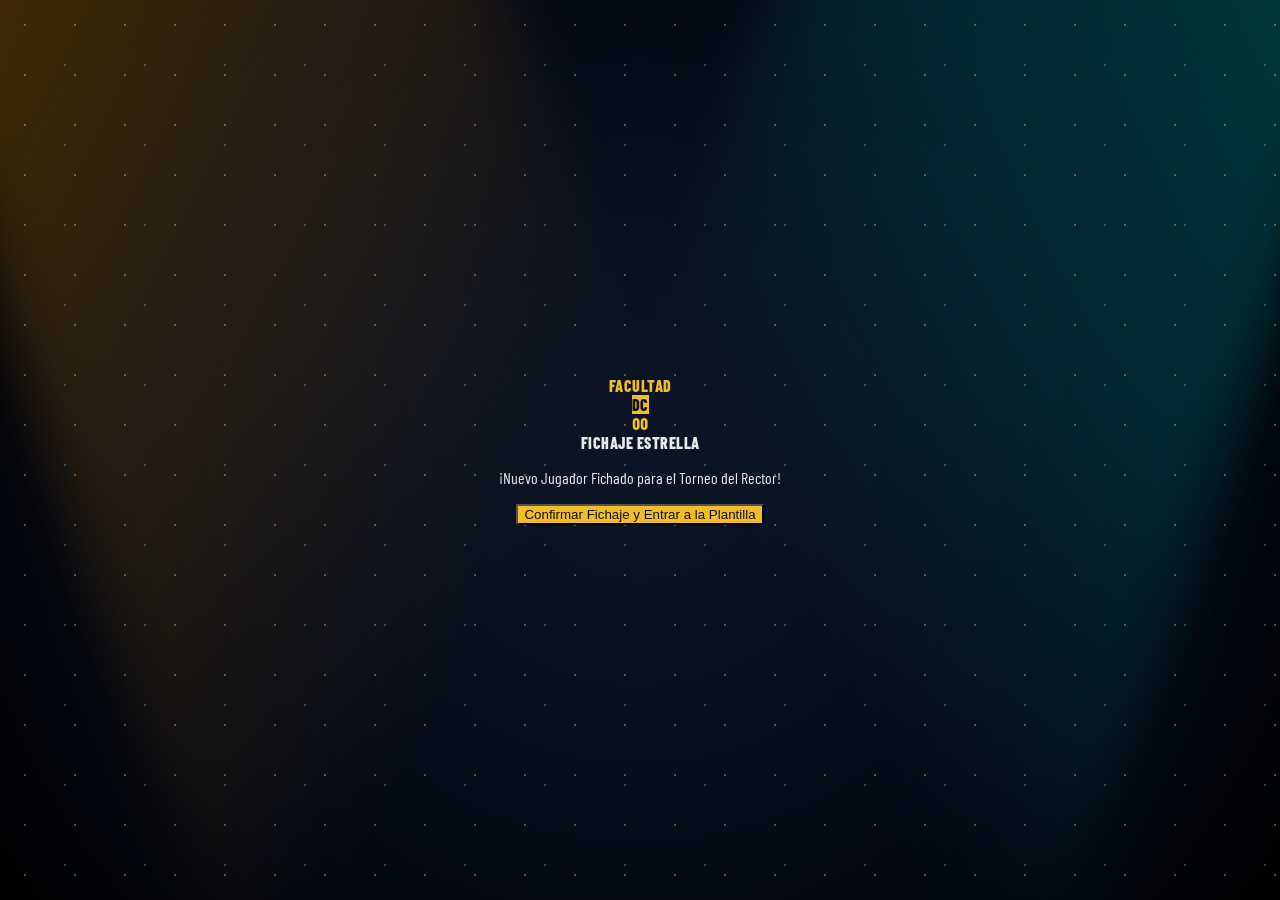
==== commit b26db7f5: "feat(ui): transformar interfaz a HUD de consola EA Sports broadcast 100vh calcado de referencias" ====
--- a/index.html
+++ b/index.html
@@ -42,358 +42,150 @@
   <!-- Google Fonts: Teko (FIFA Numbers) & Outfit -->
   <link rel="preconnect" href="https://fonts.googleapis.com">
   <link rel="preconnect" href="https://fonts.gstatic.com" crossorigin>
-  <link href="https://fonts.googleapis.com/css2?family=Outfit:wght@400;500;600;700;800;900&family=Teko:wght@500;600;700&display=swap" rel="stylesheet">
+  <link href="https://fonts.googleapis.com/css2?family=Barlow+Condensed:wght@500;600;700;800;900&family=Outfit:wght@400;500;600;700;800;900&family=Teko:wght@500;600;700&display=swap" rel="stylesheet">
 
   <link rel="stylesheet" href="css/styles.css">
+  <link rel="stylesheet" href="css/broadcast.css">
   <style>
     body {
       font-family: 'Outfit', sans-serif;
     }
   </style>
 </head>
-<body class="min-h-full flex flex-col bg-[#070b14] text-white antialiased selection:bg-amber-500 selection:text-slate-950 fut-console-theme">
+<body class="hud-canvas text-white antialiased">
 
   <!-- CONTENEDOR TOAST NOTIFICACIONES FLOTANTES -->
   <div id="fut-toast-container" aria-live="polite" role="status" aria-atomic="true"></div>
 
-  <!-- NAVBAR SUPERIOR ESTILO FIFA ULTIMATE TEAM (FIFA 19 & FIFA 22 CONSOLE HUD) -->
-  <header class="sticky top-0 z-40 bg-slate-950/90 shadow-2xl border-b border-white/10 text-white backdrop-blur-md">
-    
-    <!-- 1. TOP BAR FIFA CONSOLA: CLUB INFO, MONEDAS, FP, HISTORIAL & NIVEL XP (CAPTURA 2) -->
-    <div class="border-b border-white/10 bg-slate-950/70 px-3 sm:px-6 py-2">
-      <div class="max-w-7xl mx-auto flex flex-wrap items-center justify-between gap-3">
-        
-        <!-- Izquierda: Escudo de Club, Nombre y Fundación -->
-        <div class="flex items-center gap-3">
-          <div class="relative w-10 h-10 rounded-xl bg-gradient-to-tr from-amber-500 via-amber-400 to-yellow-200 flex items-center justify-center shadow-lg border-2 border-amber-300 text-slate-950 font-black text-sm tracking-wider">
-            FUT
-          </div>
-          <div class="leading-tight">
+  <!-- ============ LIENZO DE RETRANSMISIÓN 16:9 (HUD CONSOLA) ============ -->
+  <!-- Medidas calcadas de ReferenciasFifa/d0ef8c...jpg (1600x900):
+       HUD 6%-14% alto | Tabs 20.5%-25.8% | Cuerpo 25.8%-84% | Prompts 88%
+       Columnas: izq 44% (5.7%-49.7%) + gutter 0.5% + der 44% partida en 2 filas -->
+  <div class="hud-bg" aria-hidden="true"></div>
+
+  <header class="hud-top">
+    <!-- Chyron izquierdo: escudo + club -->
+    <div class="hud-club">
+      <div class="hud-crest">FUT</div>
+      <div class="hud-club-data">
+        <div class="hud-club-row">
+          <span class="hud-est">EST. OCT 2026</span>
+          <span id="nav-team-name" class="hud-club-name">Furia Rector FC</span>
+        </div>
+        <div class="hud-club-row hud-club-meta">
+          <span id="nav-tournament-badge">Torneo del Rector</span>
+          <span id="firebase-status-badge" class="hud-online"><i></i><span>En Línea</span></span>
+        </div>
+      </div>
+    </div>
+
+    <!-- Chyron derecho: modalidad + audio + sesión -->
+    <div class="hud-status">
+      <div class="hud-mode" role="group" aria-label="Modalidad">
+        <button id="btn-mode-f7" class="hud-mode-btn active">FÚTBOL 7</button>
+        <button id="btn-mode-futsal" class="hud-mode-btn">FÚTBOL SALA</button>
+      </div>
+      <button id="btn-toggle-audio" aria-label="Alternar efectos de sonido" title="Sonido" class="hud-icon-btn">
+        <i data-lucide="volume-2" class="w-4 h-4"></i>
+      </button>
+      <div id="auth-container" class="hud-auth"></div>
+    </div>
+  </header>
+
+  <nav class="hud-tabs" aria-label="Secciones">
+    <button data-tab="pitch" class="tab-btn fifa-tab-btn active">PLANTILLAS</button>
+    <button data-tab="album" class="tab-btn fifa-tab-btn">ÁLBUM <span class="hud-tab-count" id="tab-player-count">0</span></button>
+    <button data-tab="partidos" class="tab-btn fifa-tab-btn">JORNADAS</button>
+    <button data-tab="ajustes" class="tab-btn fifa-tab-btn">MI CLUB</button>
+  </nav>
+
+  <!-- CUERPO PRINCIPAL -->
+  <main class="hud-body">
+
+    <!-- ==================== 1. PLANTILLAS ==================== -->
+    <section id="view-pitch" class="tab-view hud-squads">
+
+      <!-- PANEL A (44% x 100%): ACTIVE SQUAD — foco por defecto -->
+      <article class="hud-panel hud-panel--squad is-focus">
+        <div class="hud-panel-watermark">XI</div>
+        <header class="hud-squad-head">
+          <h2 class="hud-title">ACTIVE<br>SQUAD</h2>
+          <div class="hud-squad-meta">
             <div class="flex items-center gap-2">
-              <span id="nav-team-name" class="font-black text-base tracking-tight text-white">Furia Rector FC</span>
-              <span class="text-[10px] px-2 py-0.5 rounded-full bg-slate-800 text-slate-300 border border-slate-700 font-bold uppercase">FUND. Oct 2026</span>
-            </div>
-            <div class="text-[11px] text-slate-400 font-medium flex items-center gap-2 mt-0.5">
-              <span>Torneo del Rector</span>
-              <span>•</span>
-              <span id="firebase-status-badge" class="inline-flex items-center gap-1 text-emerald-400 font-bold">
-                <span class="w-1.5 h-1.5 rounded-full bg-emerald-400 animate-pulse"></span>
-                <span>En Línea (Cloud)</span>
-              </span>
-            </div>
-          </div>
-        </div>
-
-        <!-- Derecha: Selector Modalidad Único, Audio & Auth -->
-        <div class="flex items-center gap-2.5">
-          <button id="btn-toggle-audio" aria-label="Alternar efectos de sonido FUT" title="Efectos de Sonido FUT" class="p-2 rounded-xl bg-slate-900 hover:bg-slate-800 border border-slate-800 text-slate-300 hover:text-amber-400 transition flex items-center justify-center focus-visible:ring-2 focus-visible:ring-amber-500 shadow-xs cursor-pointer">
-            <i data-lucide="volume-2" class="w-4 h-4"></i>
-          </button>
-
-          <!-- Selector de Modalidad Único y Responsivo (Sin duplicados) -->
-          <div class="flex items-center bg-slate-900 border border-slate-800 rounded-xl p-1 text-xs font-bold shadow-inner">
-            <button id="btn-mode-f7" class="px-3 py-1 rounded-lg bg-amber-500 text-slate-950 font-black shadow-xs transition flex items-center gap-1.5 cursor-pointer">
-              <i data-lucide="circle-dot" class="w-3.5 h-3.5"></i>
-              <span>Fútbol 7</span>
-            </button>
-            <button id="btn-mode-futsal" class="px-3 py-1 rounded-lg text-slate-400 hover:text-white transition flex items-center gap-1.5 font-bold cursor-pointer">
-              <i data-lucide="shield" class="w-3.5 h-3.5"></i>
-              <span>Fútbol Sala</span>
-            </button>
-          </div>
-
-          <div id="auth-container" class="flex items-center gap-2">
-            <!-- Renderizado dinámico -->
-          </div>
-        </div>
-
-      </div>
-    </div>
-
-    <!-- 2. NAVEGACIÓN PRINCIPAL: TABS CON SUBRAYADO NEÓN -->
-    <nav class="bg-slate-950/95 backdrop-blur-md px-3 sm:px-6 lg:px-8 overflow-x-auto border-b border-white/10">
-      <div class="max-w-7xl mx-auto flex items-center justify-between">
-        <div class="flex items-center space-x-1 sm:space-x-3 text-xs font-black uppercase tracking-wider py-1">
-          <button data-tab="pitch" class="tab-btn fifa-tab-btn active py-3 px-3 flex items-center gap-2 transition relative rounded-lg">
-            <span>PLANTILLAS</span>
-            <span class="fifa-tab-indicator"></span>
-          </button>
-          <button data-tab="album" class="tab-btn fifa-tab-btn py-3 px-3 flex items-center gap-2 transition relative rounded-lg">
-            <span>ÁLBUM DE CROMOS (<span id="tab-player-count">0</span>)</span>
-            <span class="fifa-tab-indicator"></span>
-          </button>
-          <button data-tab="partidos" class="tab-btn fifa-tab-btn py-3 px-3 flex items-center gap-2 transition relative rounded-lg">
-            <span>CALENDARIO & JORNADAS</span>
-            <span class="fifa-tab-indicator"></span>
-          </button>
-          <button data-tab="ajustes" class="tab-btn fifa-tab-btn py-3 px-3 flex items-center gap-2 transition relative rounded-lg">
-            <span>MI CLUB & AJUSTES</span>
-            <span class="fifa-tab-indicator"></span>
-          </button>
-        </div>
-      </div>
-    </nav>
-  </header>
-
-  <!-- CONTENIDO PRINCIPAL -->
-  <main class="flex-1 max-w-[1600px] w-full mx-auto px-2 sm:px-4 lg:px-6 py-4">
-
-    <!-- ==================== 1. VISTA PIZARRA FIFA ULTIMATE TEAM (SQUADS CONSOLE VIEW) ==================== -->
-    <section id="view-pitch" class="tab-view space-y-3.5">
-      
-      <!-- BARRA DE ESTADO DE LA PLANTILLA -->
-      <div class="flex items-center justify-between px-1 text-xs">
-        <div class="flex items-center gap-2">
-          <span class="w-2.5 h-2.5 rounded-full bg-emerald-400 animate-pulse"></span>
-          <span class="font-fifa text-xl text-white font-bold tracking-wider">PIZARRA TÁCTICA INTERACTIVA</span>
-          <span class="text-slate-500 hidden sm:inline">•</span>
-          <span class="text-xs text-slate-400 font-medium hidden sm:inline">Arrastra y suelta jugadores para cambiarlos de posición o alinearlos</span>
-        </div>
-        <div class="flex items-center gap-2">
-          <span id="current-modality-badge" class="px-3 py-1 rounded-md bg-cyan-950/80 text-cyan-400 font-black text-[11px] uppercase border border-cyan-500/40 tracking-wider">
-            FÚTBOL 7
-          </span>
-        </div>
-      </div>
-
-      <!-- LAYOUT PRINCIPAL SQUADS FIFA: 2 COLUMNAS (68% PITCH + 32% TILES) -->
-      <div class="fifa-squads-main-layout grid grid-cols-1 lg:grid-cols-12 gap-3.5 lg:gap-4 items-start">
-        
-        <!-- COLUMNA IZQUIERDA (lg:col-span-8): ACTIVE SQUAD TILE -->
-        <div class="lg:col-span-8 flex flex-col fifa-tile fifa-active-squad-tile">
-          
-          <!-- BANNER DE CABECERA ACTIVE SQUAD -->
-          <div class="fifa-active-squad-header flex flex-wrap items-center justify-between px-4 py-2.5">
-            <div class="flex items-center gap-3">
-              <span class="fifa-tile-accent-bar"></span>
-              <div>
-                <h2 class="fifa-active-squad-title font-fifa text-3xl sm:text-4xl font-bold uppercase tracking-wider leading-none">
-                  ACTIVE SQUAD
-                </h2>
-                <div class="text-[11px] font-black uppercase tracking-wider text-slate-300 mt-1 flex items-center gap-2">
-                  <span id="hud-team-name-top" class="text-white">FURIA RECTOR FC</span>
-                  <span class="text-cyan-400">•</span>
-                  <span class="text-amber-400 tracking-widest fut-stars">★★★★★</span>
-                </div>
-              </div>
-            </div>
-
-            <!-- VALORACIÓN GENERAL DEL EQUIPO -->
-            <div class="flex items-center gap-4">
-              <div class="text-right">
-                <span class="text-[9px] font-black text-slate-400 uppercase tracking-widest block">VALORACIÓN</span>
-                <span id="header-team-rating" class="font-fifa text-4xl font-bold text-amber-400 leading-none">84</span>
-              </div>
-            </div>
-          </div>
-
-          <!-- Mensaje de aviso de intercambio / arrastre -->
-          <div id="swap-banner" class="hidden my-2 mx-4 py-2 px-3 rounded-xl bg-amber-400 text-slate-950 font-black text-xs text-center shadow-lg z-40">
-            <i data-lucide="hand" class="w-3.5 h-3.5 inline mr-1"></i> Arrastra un jugador sobre otro para intercambiar posiciones, o haz click para seleccionar
-          </div>
-
-          <!-- CONTENEDOR DEL ESTADIO Y CÉSPED FIFA -->
-          <div class="fut-stadium-container relative flex-1">
-            
-            <!-- Valla Publicitaria LED Superior (Adboard FIFA) -->
-            <div class="pitch-adboard-strip rounded-none">
-              <span><span class="ea-badge">EA SPORTS</span> <span class="brand-glow">FIFA ULTIMATE TEAM</span> • TORNEO DEL RECTOR • <span class="brand-glow">FUT SQUAD BUILDER</span></span>
-              <span class="hidden md:inline-flex"><span class="brand-glow">UNIVERSIDAD</span> • MODALIDAD F7 & SALA • <span class="brand-glow">FURIA RECTOR FC</span></span>
-            </div>
-
-            <!-- CAMPO DE FÚTBOL CON PERSPECTIVA Y LÍNEAS TÁCTICAS -->
-            <div id="pitch-wrapper" class="fut-pitch relative">
-              
-              <!-- Marca de agua de formación en césped -->
-              <div id="pitch-formation-watermark" class="pitch-formation-watermark">1-3-2-1</div>
-
-              <!-- HUD IZQUIERDO: FORMACIÓN & BOTÓN CENTRO TÁCTICO -->
-              <div class="fifa-squad-left-hud">
-                <div class="flex items-center gap-2 mb-1.5">
-                  <div class="w-7 h-7 rounded-lg bg-gradient-to-tr from-cyan-500 to-blue-600 flex items-center justify-center text-white font-black text-xs shadow-xs">
-                    FUT
-                  </div>
-                  <div>
-                    <div id="hud-team-name" class="font-black text-xs text-white leading-tight uppercase tracking-wide">Furia Rector FC</div>
-                    <div class="text-amber-400 text-[10px] tracking-wider leading-none">★★★★★</div>
-                  </div>
-                </div>
-
-                <div class="flex items-center justify-between gap-2 pt-1.5 border-t border-white/10 text-xs">
-                  <div>
-                    <span class="text-[9px] font-black text-slate-400 uppercase tracking-wider block">OVR</span>
-                    <span id="hud-team-rating" class="font-fifa text-xl font-bold text-amber-400 leading-none">84</span>
-                  </div>
-                  <div class="text-right">
-                    <span class="text-[9px] font-black text-slate-400 uppercase tracking-wider block">TITULARES</span>
-                    <span id="hud-team-starters" class="font-fifa text-xl font-bold text-white leading-none">7</span>
-                  </div>
-                </div>
-
-                <button type="button" id="btn-squad-actions" class="mt-2 w-full py-1.5 px-2 rounded-lg bg-slate-900 hover:bg-slate-800 text-amber-400 border border-slate-700 font-black text-[10px] uppercase tracking-wider flex items-center justify-center gap-1.5 shadow-xs transition active:scale-95 cursor-pointer">
-                  <i data-lucide="sliders-horizontal" class="w-3.5 h-3.5"></i>
-                  <span>Tácticas & Formación</span>
-                </button>
-              </div>
-
-              <!-- HUD DERECHO: INSPECTOR DEL JUGADOR ACTIVO -->
-              <div class="fifa-squad-right-hud" id="hud-player-inspector">
-                <div class="flex items-center gap-2.5">
-                  <div class="relative flex-shrink-0">
-                    <img id="inspector-player-avatar" src="https://images.unsplash.com/photo-1506794778202-cad84cf45f1d?w=150&auto=format&fit=crop&q=80" alt="Player" class="w-10 h-10 rounded-full object-cover border-2 border-amber-400 shadow-xs">
-                    <span id="inspector-player-pos" class="absolute -bottom-1 -right-1 px-1 py-0.2 rounded bg-slate-950 text-amber-400 font-black text-[8px] uppercase border border-amber-400/60">POR</span>
-                  </div>
-                  <div class="overflow-hidden">
-                    <div id="inspector-player-name" class="font-black text-xs text-white uppercase tracking-wide truncate">Pablo García</div>
-                    <div class="flex items-center gap-1.5 text-xs">
-                      <span id="inspector-player-rating" class="font-fifa text-xl font-bold text-amber-400 leading-none">84</span>
-                      <span class="text-[9px] font-black text-slate-400 uppercase tracking-wider">OVR • TITULAR</span>
-                    </div>
-                  </div>
-                </div>
-
-                <!-- Atributos FIFA -->
-                <div id="inspector-stats-grid" class="grid grid-cols-3 gap-1 mt-2 pt-2 border-t border-white/10 text-center font-fifa">
-                  <div class="bg-slate-900/80 rounded p-0.5 border border-slate-700/60"><span class="text-[8px] text-slate-400 block font-sans font-bold leading-tight">PAC</span><span id="stat-pac" class="text-xs font-bold text-white">84</span></div>
-                  <div class="bg-slate-900/80 rounded p-0.5 border border-slate-700/60"><span class="text-[8px] text-slate-400 block font-sans font-bold leading-tight">SHO</span><span id="stat-sho" class="text-xs font-bold text-white">82</span></div>
-                  <div class="bg-slate-900/80 rounded p-0.5 border border-slate-700/60"><span class="text-[8px] text-slate-400 block font-sans font-bold leading-tight">PAS</span><span id="stat-pas" class="text-xs font-bold text-white">80</span></div>
-                  <div class="bg-slate-900/80 rounded p-0.5 border border-slate-700/60"><span class="text-[8px] text-slate-400 block font-sans font-bold leading-tight">DRI</span><span id="stat-dri" class="text-xs font-bold text-white">85</span></div>
-                  <div class="bg-slate-900/80 rounded p-0.5 border border-slate-700/60"><span class="text-[8px] text-slate-400 block font-sans font-bold leading-tight">DEF</span><span id="stat-def" class="text-xs font-bold text-white">60</span></div>
-                  <div class="bg-slate-900/80 rounded p-0.5 border border-slate-700/60"><span class="text-[8px] text-slate-400 block font-sans font-bold leading-tight">PHY</span><span id="stat-phy" class="text-xs font-bold text-white">78</span></div>
-                </div>
-              </div>
-
-              <!-- Nodos de Cartas sobre el Césped -->
-              <div id="pitch-slots-container"></div>
-
-              <!-- Menú de Acciones Rápidas Contextual -->
-              <div id="fut-radial-menu" class="fut-radial-menu hidden" style="top: 50%; left: 50%;">
-                <button type="button" id="btn-radial-sub" class="fut-radial-btn radial-top" title="Sustituir con Suplente">
-                  <i data-lucide="repeat" class="w-4 h-4"></i>
-                  <span class="radial-label">Sustituir</span>
-                </button>
-                <button type="button" id="btn-radial-inspect" class="fut-radial-btn radial-right" title="Ver Ficha Técnica">
-                  <i data-lucide="eye" class="w-4 h-4"></i>
-                  <span class="radial-label">Ficha</span>
-                </button>
-                <button type="button" id="btn-radial-captain" class="fut-radial-btn radial-left" title="Nombrar Capitán">
-                  <i data-lucide="crown" class="w-4 h-4"></i>
-                  <span class="radial-label">Capitán</span>
-                </button>
-                <button type="button" id="btn-radial-cancel" class="fut-radial-btn radial-bottom" title="Cerrar">
-                  <i data-lucide="x" class="w-4 h-4"></i>
-                  <span class="radial-label">Cerrar</span>
-                </button>
-              </div>
-
-              <!-- Muelle de Suplentes en la base del pitch (Arrastra un suplente al campo para sustituir) -->
-              <div class="fifa-bench-dock">
-                <div class="fifa-bench-tag"><span>SUP.</span></div>
-                <div id="pitch-bench-container" class="fifa-bench-cards-strip"></div>
-              </div>
-
-            </div>
-
-          </div>
-
-        </div>
-
-        <!-- COLUMNA DERECHA (lg:col-span-4): TILES FIFA CONSOLA STACKED -->
-        <div class="lg:col-span-4 flex flex-col gap-3.5">
-          
-          <!-- TILE 1: "BANQUILLO Y SUPLENTES" -->
-          <div class="fifa-tile fifa-bench-tile p-5 relative overflow-hidden group cursor-pointer" onclick="window.futApp.openSubDrawer()">
-            <div class="relative z-10 space-y-1">
-              <span class="text-[10px] font-black uppercase tracking-widest text-cyan-400 block font-fifa">RESERVA DE EQUIPO</span>
-              <h3 class="font-fifa text-3xl sm:text-4xl font-bold text-white uppercase tracking-wider leading-none">
-                BANQUILLO
-              </h3>
-              <p class="text-xs text-slate-300 font-medium">Suplentes listos para saltar al campo o arrastrarlos a una posición</p>
-            </div>
-
-            <div class="relative z-10 pt-4 flex items-end justify-between border-t border-white/10 mt-4">
-              <div>
-                <div class="font-fifa text-5xl font-bold text-white leading-none">
-                  <span id="side-bench-count">7</span>
-                </div>
-                <span class="text-[10px] font-black text-slate-400 uppercase tracking-wider">SUPLENTES</span>
-              </div>
-              <button type="button" class="px-4 py-2 rounded-xl bg-cyan-500 hover:bg-cyan-400 text-slate-950 font-black text-xs uppercase tracking-wider flex items-center gap-1.5 shadow-lg transition active:scale-95 cursor-pointer">
-                <i data-lucide="users" class="w-3.5 h-3.5"></i>
-                <span>Ver Banquillo</span>
-              </button>
-            </div>
-          </div>
-
-          <!-- TILE 2: "ROLES & ESPECIALISTAS" -->
-          <div class="fifa-tile fifa-tactics-tile p-5 relative overflow-hidden flex flex-col justify-between">
-            <div class="space-y-1 relative z-10">
-              <div class="flex items-center justify-between">
-                <span class="text-[10px] font-black uppercase tracking-widest text-amber-400 block font-fifa">BALÓN PARADO & TÁCTICA</span>
-                <span id="tile-formation-badge" class="px-2 py-0.5 rounded-md bg-amber-400/20 text-amber-300 border border-amber-400/40 text-[10px] font-bold">1-3-2-1</span>
-              </div>
-              <h3 class="font-fifa text-2xl sm:text-3xl font-bold text-white uppercase tracking-wider leading-none">
-                ROLES Y TÁCTICA
-              </h3>
-            </div>
-
-            <!-- Especialistas integrados en el Tile -->
-            <div class="grid grid-cols-2 gap-2 mt-3.5 relative z-10 text-xs">
-              <!-- Capitán -->
-              <div class="bg-slate-950/70 border border-slate-700/80 p-2 rounded-xl">
-                <label for="spec-captain" class="flex items-center gap-1.5 text-[10px] font-black text-amber-400 uppercase tracking-wider mb-1 cursor-pointer">
-                  <i data-lucide="crown" class="w-3 h-3 text-amber-400"></i>
-                  <span>Capitán</span>
-                </label>
-                <select id="spec-captain" name="captain" class="w-full bg-slate-900 border border-slate-700 text-xs rounded-lg px-2 py-1 font-bold text-white focus:ring-2 focus:ring-amber-500 shadow-xs cursor-pointer">
-                </select>
-              </div>
-
-              <!-- Penaltis -->
-              <div class="bg-slate-950/70 border border-slate-700/80 p-2 rounded-xl">
-                <label for="spec-penalties" class="flex items-center gap-1.5 text-[10px] font-black text-rose-400 uppercase tracking-wider mb-1 cursor-pointer">
-                  <i data-lucide="crosshair" class="w-3 h-3 text-rose-400"></i>
-                  <span>Penaltis</span>
-                </label>
-                <select id="spec-penalties" name="penalties" class="w-full bg-slate-900 border border-slate-700 text-xs rounded-lg px-2 py-1 font-bold text-white focus:ring-2 focus:ring-amber-500 shadow-xs cursor-pointer">
-                </select>
-              </div>
-
-              <!-- Faltas Directas -->
-              <div class="bg-slate-950/70 border border-slate-700/80 p-2 rounded-xl">
-                <label for="spec-freekicks" class="flex items-center gap-1.5 text-[10px] font-black text-amber-400 uppercase tracking-wider mb-1 cursor-pointer">
-                  <i data-lucide="zap" class="w-3 h-3 text-amber-400"></i>
-                  <span>Faltas</span>
-                </label>
-                <select id="spec-freekicks" name="freekicks" class="w-full bg-slate-900 border border-slate-700 text-xs rounded-lg px-2 py-1 font-bold text-white focus:ring-2 focus:ring-amber-500 shadow-xs cursor-pointer">
-                </select>
-              </div>
-
-              <!-- Córners -->
-              <div class="bg-slate-950/70 border border-slate-700/80 p-2 rounded-xl">
-                <label for="spec-corners" class="flex items-center gap-1.5 text-[10px] font-black text-sky-400 uppercase tracking-wider mb-1 cursor-pointer">
-                  <i data-lucide="flag" class="w-3.5 h-3.5 text-sky-400"></i>
-                  <span>Córners</span>
-                </label>
-                <select id="spec-corners" name="corners" class="w-full bg-slate-900 border border-slate-700 text-xs rounded-lg px-2 py-1 font-bold text-white focus:ring-2 focus:ring-amber-500 shadow-xs cursor-pointer">
-                </select>
-              </div>
-            </div>
-
-            <!-- Formación y Ajustes -->
-            <div class="pt-3 mt-3 border-t border-white/10 flex items-center justify-between text-xs relative z-10">
-              <div class="flex items-center gap-2">
-                <span class="text-[10px] text-slate-400 uppercase font-black">FORMACIÓN:</span>
-                <span id="side-formation-tag" class="font-fifa text-amber-400 font-bold text-base">1-3-2-1</span>
-              </div>
-              <span class="text-[11px] text-slate-400 font-medium">Gestionable en Centro Táctico</span>
-            </div>
-
-          </div>
-
-        </div>
-
-      </div>
+              <span id="current-modality-badge" class="hud-tag">FUT 7 DRAFT</span>
+              <span id="hud-team-name-top" class="hud-squad-club">FURIA RECTOR FC</span>
+            </div>
+            <span class="fut-stars hud-stars">★★★★★</span>
+            <div class="hud-rating-bar">
+              <span class="hud-rating-fill"></span>
+              <span id="header-team-rating" class="hud-rating-num">84</span>
+            </div>
+          </div>
+        </header>
+
+        <div id="swap-banner" class="hidden hud-swap-banner">ARRASTRA SOBRE OTRO JUGADOR PARA INTERCAMBIAR</div>
+
+        <div class="fut-stadium-container hud-pitch-frame">
+          <div id="pitch-wrapper" class="fut-pitch hud-pitch">
+            <div id="pitch-formation-watermark" class="pitch-formation-watermark">1-3-2-1</div>
+
+            <!-- Datos ocultos usados por el renderer -->
+            <span id="hud-team-name" hidden>Furia Rector FC</span>
+            <span id="hud-team-rating" hidden>84</span>
+            <span id="hud-team-starters" hidden>7</span>
+
+            <div id="pitch-slots-container"></div>
+
+            <div id="fut-radial-menu" class="fut-radial-menu hidden" style="top: 50%; left: 50%;">
+              <button type="button" id="btn-radial-sub" class="fut-radial-btn radial-top" title="Sustituir"><i data-lucide="repeat" class="w-4 h-4"></i><span class="radial-label">Sustituir</span></button>
+              <button type="button" id="btn-radial-inspect" class="fut-radial-btn radial-right" title="Ficha"><i data-lucide="eye" class="w-4 h-4"></i><span class="radial-label">Ficha</span></button>
+              <button type="button" id="btn-radial-captain" class="fut-radial-btn radial-left" title="Capitán"><i data-lucide="crown" class="w-4 h-4"></i><span class="radial-label">Capitán</span></button>
+              <button type="button" id="btn-radial-cancel" class="fut-radial-btn radial-bottom" title="Cerrar"><i data-lucide="x" class="w-4 h-4"></i><span class="radial-label">Cerrar</span></button>
+            </div>
+          </div>
+        </div>
+
+        <!-- Chyron inferior: inspector del jugador enfocado -->
+        <footer class="hud-inspector" id="hud-player-inspector">
+          <img id="inspector-player-avatar" src="https://images.unsplash.com/photo-1506794778202-cad84cf45f1d?w=150&auto=format&fit=crop&q=80" alt="">
+          <span id="inspector-player-pos" class="hud-insp-pos">POR</span>
+          <span id="inspector-player-name" class="hud-insp-name">Pablo García</span>
+          <span id="inspector-player-rating" class="hud-insp-ovr">84</span>
+          <div id="inspector-stats-grid" class="hud-insp-stats">
+            <span><b>PAC</b><em id="stat-pac">84</em></span>
+            <span><b>SHO</b><em id="stat-sho">82</em></span>
+            <span><b>PAS</b><em id="stat-pas">80</em></span>
+            <span><b>DRI</b><em id="stat-dri">85</em></span>
+            <span><b>DEF</b><em id="stat-def">60</em></span>
+            <span><b>PHY</b><em id="stat-phy">78</em></span>
+          </div>
+        </footer>
+      </article>
+
+      <!-- PANEL B (44% x 49.5%): BANQUILLO -->
+      <article class="hud-panel hud-panel--bench" onclick="if(!event.target.closest('[data-bench-id]')) window.futApp.openSubDrawer()">
+        <div class="hud-panel-watermark">SUB</div>
+        <h3 class="hud-title">BANQUILLO</h3>
+        <div class="hud-bignum"><span id="side-bench-count">7</span><small>SUPLENTES</small></div>
+        <div class="fifa-bench-dock hud-bench-dock">
+          <div id="pitch-bench-container" class="fifa-bench-cards-strip"></div>
+        </div>
+      </article>
+
+      <!-- PANEL C (44% x 49.5%): TÁCTICA -->
+      <article class="hud-panel hud-panel--tactics">
+        <div class="hud-panel-watermark" id="tile-formation-badge">1-3-2-1</div>
+        <button type="button" id="btn-squad-actions" class="hud-panel-hit" aria-label="Abrir centro táctico"></button>
+        <h3 class="hud-title">CENTRO<br>TÁCTICO</h3>
+        <div class="hud-bignum"><span id="side-formation-tag">1-3-2-1</span><small>FORMACIÓN</small></div>
+
+        <div class="hud-specs">
+          <label for="spec-captain"><b>CAP</b><select id="spec-captain" name="captain"></select></label>
+          <label for="spec-penalties"><b>PEN</b><select id="spec-penalties" name="penalties"></select></label>
+          <label for="spec-freekicks"><b>FAL</b><select id="spec-freekicks" name="freekicks"></select></label>
+          <label for="spec-corners"><b>COR</b><select id="spec-corners" name="corners"></select></label>
+        </div>
+      </article>
 
     </section>
 
@@ -526,6 +318,13 @@
     </div>
 
   </main>
+
+  <!-- FRANJA TÉCNICA INFERIOR DE CONSOLA (86.5% - 90.1% ALTO) -->
+  <footer class="hud-prompts" aria-label="Indicadores de consola">
+    <span class="hud-prompt"><em>DRAG &amp; DROP</em><span>INTERCAMBIAR TITULAR / SUPLENTE</span></span>
+    <span class="hud-prompt"><em>CLIC CARTA</em><span>MENÚ RADIAL / FICHA TÉCNICA</span></span>
+    <span class="hud-prompt"><em>PANEL DERECHO</em><span>BANQUILLO Y CENTRO TÁCTICO PRO</span></span>
+  </footer>
 
   <!-- ==================== MODALES NATIVOS <dialog> ACCESIBLES ==================== -->
 
@@ -1219,7 +1018,7 @@
               <span class="text-[11px] font-black uppercase tracking-wider text-slate-400">Profundidad Defensiva:</span>
               <span class="font-fifa text-amber-400"><span id="tactics-depth-val">6</span>/10 (<span id="tactics-depth-label">Bloque Medio</span>)</span>
             </div>
-            <input type="range" id="tactics-depth-slider" min="1" max="10" value="6" class="w-full accent-amber-500 cursor-pointer">
+            <input type="range" id="tactics-depth-slider" aria-label="Profundidad Defensiva" min="1" max="10" value="6" class="w-full accent-amber-500 cursor-pointer">
             <div class="flex justify-between text-[9px] text-slate-500 font-bold">
               <span>Bloque Bajo (1)</span>
               <span>Medio (5-6)</span>
@@ -1232,7 +1031,7 @@
               <span class="text-[11px] font-black uppercase tracking-wider text-slate-400">Anchura Defensiva:</span>
               <span class="font-fifa text-amber-400"><span id="tactics-width-val">5</span>/10 (<span id="tactics-width-label">Equilibrado</span>)</span>
             </div>
-            <input type="range" id="tactics-width-slider" min="1" max="10" value="5" class="w-full accent-amber-500 cursor-pointer">
+            <input type="range" id="tactics-width-slider" aria-label="Anchura Defensiva" min="1" max="10" value="5" class="w-full accent-amber-500 cursor-pointer">
             <div class="flex justify-between text-[9px] text-slate-500 font-bold">
               <span>Cerrado (1)</span>
               <span>Equilibrado (5)</span>
--- a/css/broadcast.css
+++ b/css/broadcast.css
@@ -0,0 +1,706 @@
+/* =====================================================================
+   BROADCAST HUD — EA SPORTS FUT CONSOLE LAYER
+   Calcado de ReferenciasFifa/d0ef8c089933549d1af8fb3e3d6e12a8.jpg (FIFA 15, 1600x900)
+
+   Medidas extraídas (porcentaje del lienzo 16:9):
+   - HUD superior ........ y 6.0% → 14.0%   | club x 5.3%→36%  | estado x 58.5%→94.3%
+   - Pestañas ............ y 20.5% → 25.8%  | x 5.6%→94.3%, columnas iguales
+   - Cuerpo .............. y 25.8% → 84.0%  | 2 columnas reales:
+       · Izquierda 44.0% ancho x 100% alto (ACTIVE SQUAD, foco por defecto)
+       · Gutter 0.5%
+       · Derecha 44.0% ancho, partida en 2 filas de ~49.3% con gutter ~1.4%
+   - Prompts ............. y ~88%
+
+   Paleta HEX (muestreada de la captura):
+   - Fondo estadio ....... #0B0D10
+   - Superficie inactiva . #17191E  (≈ 92% opacidad sobre estadio)
+   - Superficie activa ... #F0BE2A → #F6CF4B (oro FUT)
+   - Acento texto pestaña  #F2B705
+   - Texto inactivo ...... #E9E9E9   | texto sobre activo #111111
+   ===================================================================== */
+
+:root {
+  --hud-bg: #0b0d10;
+  --hud-surface: #17191e;
+  --hud-surface-2: #1f2228;
+  --hud-line: rgba(255, 255, 255, 0.08);
+  --hud-gold: #f0be2a;
+  --hud-gold-2: #f6cf4b;
+  --hud-accent: #f2b705;
+  --hud-ink: #111111;
+  --hud-text: #e9e9e9;
+  --hud-dim: #8b8f98;
+  --hud-snap: 120ms cubic-bezier(0.2, 1, 0.3, 1);
+  --hud-cond: 'Barlow Condensed', 'Teko', 'Oswald', sans-serif;
+
+  /* Lienzo 16:9 fijo inscrito en la ventana */
+  --W: min(100vw, 177.78vh);
+  --H: min(100vh, 56.25vw);
+  --x0: calc((100vw - var(--W)) / 2);
+  --y0: calc((100vh - var(--H)) / 2);
+  --u: calc(var(--H) / 100);   /* 1% del alto del lienzo */
+  --v: calc(var(--W) / 100);   /* 1% del ancho del lienzo */
+  --pitch-k: 0.49;
+}
+
+/* ---------- 0. LISTA NEGRA: CERO RADIOS, CERO SOMBRAS SaaS ---------- */
+*:not(.fut-card):not(.fut-card *):not(.fut-card-slot::after),
+*::before, *::after {
+  border-radius: 0 !important;
+}
+.hud-canvas [class*="shadow"]:not(.fut-card):not(.fut-card *) { box-shadow: none !important; }
+.hud-canvas [class*="backdrop-blur"] { backdrop-filter: none !important; }
+
+/* ---------- 1. LIENZO ---------- */
+html, body.hud-canvas {
+  width: 100vw;
+  height: 100vh;
+  overflow: hidden;
+  margin: 0;
+  background: #000;
+}
+body.hud-canvas {
+  position: fixed;
+  inset: 0;
+  font-family: var(--hud-cond);
+  color: var(--hud-text);
+}
+.hud-bg {
+  position: fixed;
+  left: var(--x0); top: var(--y0);
+  width: var(--W); height: var(--H);
+  background:
+    radial-gradient(ellipse 60% 35% at 50% 0%, rgba(255, 236, 170, 0.18), transparent 70%),
+    linear-gradient(180deg, rgba(8, 10, 13, 0.55) 0%, rgba(8, 10, 13, 0.25) 45%, rgba(10, 30, 8, 0.75) 100%),
+    url('../assets/fifa_stadium_master.png') center / cover no-repeat,
+    var(--hud-bg);
+  z-index: 0;
+}
+.hud-bg::after { /* trama televisiva */
+  content: "";
+  position: absolute; inset: 0;
+  background: repeating-linear-gradient(0deg, rgba(0,0,0,0.18) 0 1px, transparent 1px 3px);
+  mix-blend-mode: multiply;
+}
+
+/* ---------- 2. HUD SUPERIOR (6% → 14%) ---------- */
+.hud-top {
+  position: fixed;
+  left: calc(var(--x0) + 5.3 * var(--v));
+  top: calc(var(--y0) + 6 * var(--u));
+  width: calc(89 * var(--v));
+  height: calc(8 * var(--u));
+  display: flex;
+  justify-content: space-between;
+  z-index: 30;
+  pointer-events: none;
+}
+.hud-top > * { pointer-events: auto; }
+
+.hud-club {
+  width: 35%;
+  display: flex;
+  align-items: center;
+  gap: calc(1.4 * var(--v));
+  padding-left: calc(1.4 * var(--v));
+  background: linear-gradient(90deg, rgba(14,16,20,0.95), rgba(23,25,30,0.88));
+  clip-path: polygon(0 0, 100% 0, 93% 100%, 0 100%);
+  border-bottom: 3px solid var(--hud-gold);
+}
+.hud-crest {
+  width: calc(5.4 * var(--u)); height: calc(6 * var(--u));
+  background: linear-gradient(160deg, var(--hud-gold-2), var(--hud-gold));
+  color: var(--hud-ink);
+  clip-path: polygon(0 0, 100% 0, 100% 72%, 50% 100%, 0 72%);
+  display: grid; place-items: center;
+  font: 900 calc(1.8 * var(--u)) / 1 var(--hud-cond);
+  letter-spacing: 0.05em;
+}
+.hud-club-data { display: flex; flex-direction: column; gap: calc(0.3 * var(--u)); min-width: 0; }
+.hud-club-row { display: flex; align-items: baseline; gap: calc(1.2 * var(--v)); white-space: nowrap; }
+.hud-est { font: 600 calc(1.45 * var(--u)) / 1 var(--hud-cond); color: var(--hud-dim); letter-spacing: 0.04em; }
+.hud-club-name { font: 700 calc(2.4 * var(--u)) / 1 var(--hud-cond); color: #fff; text-transform: uppercase; letter-spacing: 0.02em; overflow: hidden; text-overflow: ellipsis; }
+.hud-club-meta { font: 600 calc(1.45 * var(--u)) / 1 var(--hud-cond); color: var(--hud-text); text-transform: uppercase; letter-spacing: 0.06em; }
+.hud-online { display: inline-flex; align-items: center; gap: 6px; color: #7dff6a; }
+.hud-online i { width: 6px; height: 6px; background: #7dff6a; display: inline-block; }
+
+.hud-status {
+  width: 41%;
+  display: flex;
+  align-items: center;
+  justify-content: flex-end;
+  gap: calc(0.8 * var(--v));
+  padding: 0 calc(1.2 * var(--v)) 0 calc(3 * var(--v));
+  background: linear-gradient(270deg, rgba(14,16,20,0.95), rgba(23,25,30,0.88));
+  clip-path: polygon(6% 0, 100% 0, 100% 100%, 0 100%);
+  border-bottom: 3px solid rgba(255,255,255,0.15);
+}
+.hud-mode { display: flex; height: calc(4 * var(--u)); }
+.hud-mode-btn {
+  padding: 0 calc(1.1 * var(--v));
+  font: 800 calc(1.7 * var(--u)) / 1 var(--hud-cond);
+  letter-spacing: 0.06em;
+  color: var(--hud-dim);
+  background: transparent;
+  border-bottom: 3px solid transparent;
+  transition: background var(--hud-snap), color var(--hud-snap);
+  cursor: pointer;
+}
+.hud-mode-btn:hover { background: #fff; color: var(--hud-ink); }
+.hud-mode-btn.active { color: var(--hud-ink); background: var(--hud-gold); border-bottom-color: var(--hud-ink); }
+.hud-icon-btn {
+  width: calc(4 * var(--u)); height: calc(4 * var(--u));
+  display: grid; place-items: center;
+  background: var(--hud-surface-2);
+  color: var(--hud-text);
+  transition: background var(--hud-snap), color var(--hud-snap);
+  cursor: pointer;
+}
+.hud-icon-btn:hover { background: #fff; color: var(--hud-ink); }
+.hud-auth > div, .hud-auth button {
+  background: var(--hud-surface-2) !important;
+  border: 0 !important;
+  color: var(--hud-text) !important;
+  font-family: var(--hud-cond) !important;
+}
+.hud-auth .text-slate-900 { color: #fff !important; }
+.hud-auth button:hover { background: #fff !important; color: var(--hud-ink) !important; }
+
+/* ---------- 3. PESTAÑAS (20.5% → 25.8%) ---------- */
+.hud-tabs {
+  position: fixed;
+  left: calc(var(--x0) + 5.6 * var(--v));
+  top: calc(var(--y0) + 20.5 * var(--u));
+  width: calc(88.7 * var(--v));
+  height: calc(5.3 * var(--u));
+  display: flex;
+  z-index: 30;
+  border-top: 1px solid rgba(255,255,255,0.12);
+}
+.hud-tabs .tab-btn {
+  flex: 1;
+  height: 100%;
+  font: 600 calc(2.75 * var(--u)) / 1 var(--hud-cond) !important;
+  text-transform: uppercase;
+  letter-spacing: 0.03em;
+  color: var(--hud-text) !important;
+  background: transparent;
+  position: relative;
+  cursor: pointer;
+  transition: background var(--hud-snap), color var(--hud-snap), transform var(--hud-snap);
+}
+.hud-tabs .tab-btn::after {
+  content: ""; position: absolute; left: 0; right: 0; bottom: 0; height: 3px;
+  background: transparent; transition: background var(--hud-snap);
+}
+.hud-tabs .tab-btn.active { color: var(--hud-accent) !important; }
+.hud-tabs .tab-btn.active::after { background: var(--hud-accent); }
+.hud-tabs .tab-btn:hover { background: #fff; color: var(--hud-ink) !important; }
+.hud-tab-count {
+  display: inline-block;
+  margin-left: 4px;
+  padding: 0 5px;
+  font-size: 0.6em;
+  vertical-align: middle;
+  background: var(--hud-gold);
+  color: var(--hud-ink);
+  transform: skewX(-12deg);
+}
+
+/* ---------- 4. CUERPO (25.8% → 84%) ---------- */
+.hud-body {
+  position: fixed;
+  left: calc(var(--x0) + 5.7 * var(--v));
+  top: calc(var(--y0) + 25.8 * var(--u));
+  width: calc(88.6 * var(--v));
+  height: calc(58.2 * var(--u));
+  z-index: 10;
+  max-width: none !important;
+  margin: 0 !important;
+  padding: 0 !important;
+}
+
+/* Composición SQUADS: 2 columnas reales 44% | 0.5% | 44% */
+.hud-squads {
+  width: 100%; height: 100%;
+  display: grid;
+  grid-template-columns: 49.66% 49.66%;
+  grid-template-rows: 1fr 1fr;
+  column-gap: 0.68%;
+  row-gap: calc(1.4 * var(--u));
+}
+.hud-squads.hidden { display: none; }
+.hud-panel--squad { grid-row: 1 / 3; grid-column: 1; }
+.hud-panel--bench { grid-row: 1; grid-column: 2; }
+.hud-panel--tactics { grid-row: 2; grid-column: 2; }
+
+/* ---------- 5. PANEL DE CONSOLA ---------- */
+.hud-panel {
+  position: relative;
+  overflow: visible;
+  color: var(--hud-text);
+  background:
+    repeating-linear-gradient(-45deg, rgba(255,255,255,0.025) 0 2px, transparent 2px 10px),
+    linear-gradient(135deg, rgba(31,34,40,0.94), rgba(20,22,27,0.94));
+  border-bottom: 3px solid rgba(255,255,255,0.14);
+  transition: background var(--hud-snap), color var(--hud-snap), transform var(--hud-snap);
+  cursor: pointer;
+  isolation: isolate;
+}
+.hud-panel::before { /* barra de anclaje sesgada */
+  content: "";
+  position: absolute;
+  left: 0; top: 0;
+  width: 3px; height: 100%;
+  background: rgba(255,255,255,0.18);
+  z-index: 2;
+  transition: background var(--hud-snap), width var(--hud-snap);
+}
+.hud-panel::after { /* corte diagonal en esquina superior derecha */
+  content: "";
+  position: absolute;
+  right: 0; top: 0;
+  width: calc(4 * var(--u)); height: calc(4 * var(--u));
+  background: var(--hud-bg);
+  clip-path: polygon(0 0, 100% 0, 100% 100%);
+  opacity: 0.85;
+  z-index: 3;
+}
+.hud-panel-watermark {
+  position: absolute;
+  inset: 0;
+  overflow: hidden;
+  display: flex;
+  align-items: flex-end;
+  justify-content: flex-end;
+  font: 900 calc(34 * var(--u)) / 0.72 var(--hud-cond);
+  color: #fff;
+  opacity: 0.045;
+  letter-spacing: -0.04em;
+  pointer-events: none;
+  z-index: 0;
+  transform-origin: right bottom;
+  white-space: nowrap;
+}
+.hud-panel > *:not(.hud-panel-watermark):not(.hud-panel-hit) { position: relative; z-index: 4; }
+
+/* FOCO DE MANDO: inundación oro, tinta negra, escala, empuje del texto */
+.hud-panel.is-focus,
+.hud-panel:hover {
+  background:
+    repeating-linear-gradient(-45deg, rgba(0,0,0,0.05) 0 2px, transparent 2px 10px),
+    linear-gradient(135deg, var(--hud-gold-2) 0%, var(--hud-gold) 60%, #e3ac14 100%);
+  color: var(--hud-ink);
+  border-bottom-color: var(--hud-ink);
+  transform: scale(1.02);
+  z-index: 5;
+}
+.hud-panel--squad.is-focus, .hud-panel--squad:hover { transform: scale(1.01); }
+.hud-panel.is-focus::before, .hud-panel:hover::before { background: var(--hud-ink); width: 6px; }
+.hud-panel.is-focus .hud-panel-watermark, .hud-panel:hover .hud-panel-watermark { color: #000; opacity: 0.07; }
+.hud-panel.is-focus .hud-title, .hud-panel:hover .hud-title,
+.hud-panel.is-focus .hud-bignum, .hud-panel:hover .hud-bignum { transform: translateX(4px); }
+
+/* Sólo un foco a la vez, como el joystick */
+.hud-squads:hover .hud-panel.is-focus:not(:hover) {
+  background:
+    repeating-linear-gradient(-45deg, rgba(255,255,255,0.025) 0 2px, transparent 2px 10px),
+    linear-gradient(135deg, rgba(31,34,40,0.94), rgba(20,22,27,0.94));
+  color: var(--hud-text);
+  border-bottom-color: rgba(255,255,255,0.14);
+  transform: none;
+}
+.hud-squads:hover .hud-panel.is-focus:not(:hover)::before { background: rgba(255,255,255,0.18); width: 3px; }
+.hud-squads:hover .hud-panel.is-focus:not(:hover) .hud-title { transform: none; }
+
+/* Tipografía de impacto */
+.hud-title {
+  position: absolute !important;
+  left: calc(1.7 * var(--v)); top: calc(2 * var(--u));
+  margin: 0;
+  font: 800 calc(5.2 * var(--u)) / 0.85 var(--hud-cond);
+  text-transform: uppercase;
+  letter-spacing: 0.005em;
+  transition: transform var(--hud-snap);
+}
+.hud-bignum {
+  position: absolute !important;
+  left: calc(1.7 * var(--v)); bottom: calc(2 * var(--u));
+  display: flex; flex-direction: column;
+  font: 800 calc(9 * var(--u)) / 0.8 var(--hud-cond);
+  transition: transform var(--hud-snap);
+}
+.hud-bignum small {
+  font: 700 calc(2.6 * var(--u)) / 1 var(--hud-cond);
+  letter-spacing: 0.04em;
+  margin-top: calc(0.8 * var(--u));
+}
+.hud-tag {
+  display: inline-block;
+  padding: 2px 8px;
+  font: 800 calc(1.4 * var(--u)) / 1.2 var(--hud-cond);
+  letter-spacing: 0.12em;
+  background: var(--hud-ink);
+  color: var(--hud-gold);
+  transform: skewX(-12deg);
+}
+
+/* ---------- 6. ACTIVE SQUAD ---------- */
+.hud-squad-head { position: absolute !important; inset: 0 0 auto 0; height: 20%; }
+.hud-squad-meta {
+  position: absolute;
+  right: calc(2.2 * var(--v)); top: calc(2.4 * var(--u));
+  display: flex; flex-direction: column; align-items: flex-end;
+  gap: calc(0.5 * var(--u));
+}
+.hud-squad-club { font: 700 calc(2.3 * var(--u)) / 1 var(--hud-cond); text-transform: uppercase; }
+.hud-stars { font-size: calc(2.6 * var(--u)); line-height: 1; letter-spacing: 0.05em; color: inherit; }
+.hud-panel.is-focus .hud-stars, .hud-panel:hover .hud-stars { color: #b07a00; }
+.hud-rating-bar {
+  position: relative;
+  width: calc(12.5 * var(--v));
+  height: calc(2.6 * var(--u));
+  background: #2a2c31;
+}
+.hud-rating-fill {
+  position: absolute; inset: 0 auto 0 0;
+  width: 84%;
+  background: linear-gradient(90deg, #d48a00, #f4a300);
+  transition: width 300ms cubic-bezier(0.2,1,0.3,1);
+}
+.hud-rating-num {
+  position: absolute; right: 6px; top: 50%; transform: translateY(-50%);
+  font: 800 calc(2.2 * var(--u)) / 1 var(--hud-cond) !important;
+  color: #fff !important;
+}
+.hud-swap-banner {
+  position: absolute !important;
+  left: 50%; top: 19%;
+  transform: translateX(-50%) skewX(-12deg);
+  padding: 4px 18px;
+  background: var(--hud-ink); color: var(--hud-gold);
+  font: 800 calc(1.6 * var(--u)) / 1.2 var(--hud-cond);
+  letter-spacing: 0.1em;
+  z-index: 50 !important;
+}
+
+/* Césped en perspectiva (trapecio) — el marco no recorta las cartas */
+.hud-pitch-frame {
+  position: absolute !important;
+  left: 2.5%; right: 2.5%;
+  top: 21%; bottom: 11%;
+  min-height: 0 !important;
+  background: transparent !important;
+  overflow: visible !important;
+}
+.hud-pitch-frame::before { display: none !important; }
+.fut-pitch.hud-pitch {
+  width: 100% !important; height: 100% !important;
+  max-width: none !important;
+  margin: 0 !important;
+  background: none !important;
+  box-shadow: none !important;
+  overflow: visible !important;
+}
+.hud-pitch::before, .hud-pitch::after {
+  content: "";
+  position: absolute;
+  inset: 0;
+  clip-path: polygon(11% 0, 89% 0, 100% 100%, 0 100%);
+  z-index: 0;
+  pointer-events: none;
+}
+.hud-pitch::before { /* línea de cal exterior + base */
+  background: rgba(255,255,255,0.55);
+  inset: -2px -3px -6px -3px;
+  box-shadow: 0 8px 0 #1c2a10;
+}
+.hud-pitch::after {
+  background:
+    linear-gradient(180deg, transparent calc(50% - 1px), rgba(255,255,255,0.5) calc(50% - 1px) calc(50% + 1px), transparent calc(50% + 1px)),
+    radial-gradient(ellipse 13% 9% at 50% 50%, transparent 92%, rgba(255,255,255,0.5) 93% 100%, transparent 100%),
+    repeating-linear-gradient(180deg, #4a6b1f 0 8.33%, #557a25 8.33% 16.66%),
+    #4a6b1f;
+  inset: 2px 2px 0 2px;
+}
+.hud-pitch .pitch-formation-watermark {
+  z-index: 1;
+  font-family: var(--hud-cond) !important;
+  font-weight: 900 !important;
+  opacity: 0.18 !important;
+}
+#pitch-slots-container { position: absolute; inset: 0; z-index: 5; }
+
+/* Escala de cartas dentro del panel */
+.hud-pitch .fut-card-slot { transform: translate(-50%, -50%) scale(calc(var(--depth-scale, 1) * var(--pitch-k))); }
+.hud-pitch .fut-card-slot:hover { transform: translate(-50%, -50%) scale(calc(var(--depth-scale, 1) * var(--pitch-k) * 1.1)); }
+.hud-pitch .fut-card-slot.swap-active { transform: translate(-50%, -50%) scale(calc(var(--depth-scale, 1) * var(--pitch-k) * 1.15)); }
+.hud-pitch .fut-card-slot.slot-drop-active { transform: translate(-50%, -50%) scale(calc(var(--depth-scale, 1) * var(--pitch-k) * 1.12)) !important; }
+.fut-pos-pedestal {
+  background: var(--hud-ink) !important;
+  color: var(--hud-gold) !important;
+  border: 0 !important;
+  font-family: var(--hud-cond) !important;
+  transform: skewX(-12deg);
+}
+
+@media (max-height: 760px) { :root { --pitch-k: 0.45; } }
+@media (min-height: 1000px) { :root { --pitch-k: 0.66; } }
+@media (min-height: 1300px) { :root { --pitch-k: 0.85; } }
+
+/* Chyron inspector (rompe el marco por la izquierda) */
+.hud-inspector {
+  position: absolute !important;
+  left: -1.2%; bottom: calc(1 * var(--u));
+  height: calc(5.6 * var(--u));
+  width: 78%;
+  display: flex; align-items: center; gap: calc(0.8 * var(--v));
+  padding: 0 calc(3 * var(--v)) 0 0;
+  background: var(--hud-ink);
+  color: #fff;
+  clip-path: polygon(0 0, 100% 0, 95% 100%, 0 100%);
+  border-left: 6px solid var(--hud-gold);
+}
+.hud-inspector img { height: 100%; width: auto; aspect-ratio: 1; object-fit: cover; filter: contrast(1.1); }
+.hud-insp-pos {
+  font: 800 calc(1.5 * var(--u)) / 1 var(--hud-cond);
+  background: var(--hud-gold); color: var(--hud-ink);
+  padding: 3px 6px; transform: skewX(-12deg);
+}
+.hud-insp-name {
+  font: 800 calc(2.3 * var(--u)) / 1 var(--hud-cond);
+  text-transform: uppercase;
+  max-width: 24%;
+  overflow: hidden; text-overflow: ellipsis; white-space: nowrap;
+}
+.hud-insp-ovr { font: 900 calc(3.4 * var(--u)) / 1 var(--hud-cond); color: var(--hud-gold); }
+.hud-insp-stats { display: flex; gap: calc(0.7 * var(--v)); margin-left: auto; }
+.hud-insp-stats span { display: flex; flex-direction: column; align-items: center; line-height: 1; }
+.hud-insp-stats b { font: 700 calc(1.1 * var(--u)) / 1 var(--hud-cond); color: var(--hud-dim); letter-spacing: 0.08em; }
+.hud-insp-stats em { font: 800 calc(2 * var(--u)) / 1 var(--hud-cond); font-style: normal; }
+
+/* ---------- 7. BANQUILLO ---------- */
+.hud-bench-dock {
+  position: absolute !important;
+  left: 34%; right: 2%;
+  bottom: calc(1.5 * var(--u));
+  top: auto !important;
+  background: transparent !important;
+  border: 0 !important;
+  padding: 0 !important;
+  overflow: visible !important;
+}
+.hud-bench-dock .fifa-bench-cards-strip {
+  overflow-x: auto;
+  overflow-y: visible;
+  padding-top: calc(3 * var(--u));
+  scrollbar-width: none;
+  gap: calc(1.2 * var(--v));
+  background: transparent !important;
+  border: 0 !important;
+  box-shadow: none !important;
+}
+.hud-bench-dock [data-bench-id] {
+  transform: scale(1.15);
+  transform-origin: bottom left;
+  transition: transform var(--hud-snap) !important;
+}
+.hud-bench-dock [data-bench-id]:hover { transform: translateY(calc(-1.8 * var(--u))) scale(1.24) !important; }
+.dock-drop-active { outline: 3px solid var(--hud-ink); outline-offset: 2px; }
+
+/* ---------- 8. TÁCTICA ---------- */
+.hud-panel-hit {
+  position: absolute;
+  inset: 0;
+  z-index: 1;
+  background: transparent;
+  cursor: pointer;
+}
+.hud-panel--tactics .hud-panel-watermark { font-size: calc(19 * var(--u)); }
+.hud-specs {
+  position: absolute !important;
+  right: calc(1.6 * var(--v)); bottom: calc(2 * var(--u));
+  width: 52%;
+  display: grid;
+  grid-template-columns: 1fr 1fr;
+  gap: 4px;
+}
+.hud-specs label {
+  display: flex; align-items: stretch;
+  background: var(--hud-ink);
+  height: calc(3.6 * var(--u));
+  cursor: pointer;
+}
+.hud-specs b {
+  display: grid; place-items: center;
+  padding: 0 8px;
+  font: 800 calc(1.5 * var(--u)) / 1 var(--hud-cond);
+  letter-spacing: 0.08em;
+  color: var(--hud-ink);
+  background: var(--hud-gold);
+}
+.hud-specs select {
+  flex: 1; min-width: 0;
+  background: var(--hud-ink);
+  color: #fff;
+  border: 0;
+  padding: 0 6px;
+  font: 700 calc(1.6 * var(--u)) / 1 var(--hud-cond);
+  text-transform: uppercase;
+  cursor: pointer;
+  appearance: none;
+}
+.hud-specs select:focus { outline: 2px solid #fff; outline-offset: -2px; }
+
+/* ---------- 9. PROMPTS (≈88%) ---------- */
+.hud-prompts {
+  position: fixed;
+  left: calc(var(--x0) + 5.7 * var(--v));
+  top: calc(var(--y0) + 86.5 * var(--u));
+  height: calc(3.6 * var(--u));
+  display: flex; align-items: center; gap: calc(2 * var(--v));
+  z-index: 20;
+  font: 600 calc(2.2 * var(--u)) / 1 var(--hud-cond);
+  color: #fff;
+}
+.hud-prompts b,
+.hud-prompts em {
+  display: inline-block;
+  margin-right: 8px;
+  padding: 2px 8px;
+  font-style: normal;
+  font-weight: 800;
+  font-size: 0.72em;
+  letter-spacing: 0.1em;
+  background: var(--hud-gold); color: var(--hud-ink);
+  transform: skewX(-12deg);
+}
+
+/* ---------- 10. OTRAS VISTAS (Álbum / Jornadas / Club) ---------- */
+.hud-body > .tab-view:not(#view-pitch) {
+  height: 100%;
+  overflow-y: auto;
+  overflow-x: hidden;
+  padding: calc(1.6 * var(--u)) calc(1.4 * var(--v));
+  background:
+    repeating-linear-gradient(-45deg, rgba(255,255,255,0.02) 0 2px, transparent 2px 10px),
+    linear-gradient(135deg, rgba(31,34,40,0.95), rgba(18,20,24,0.95));
+  border-left: 6px solid var(--hud-gold);
+  scrollbar-width: thin;
+  scrollbar-color: var(--hud-gold) transparent;
+}
+.hud-body > .tab-view.hidden { display: none !important; }
+
+.hud-canvas .fifa-tile {
+  background: var(--hud-surface) !important;
+  border: 0 !important;
+  border-bottom: 3px solid rgba(255,255,255,0.14) !important;
+  box-shadow: none !important;
+  position: relative;
+  transition: border-color var(--hud-snap);
+}
+.hud-canvas .fifa-tile:hover { border-bottom-color: var(--hud-gold) !important; }
+.hud-canvas .fifa-tile-accent-bar {
+  position: absolute; left: 0; top: 0; width: 40%; height: 4px;
+  background: var(--hud-gold) !important;
+  transform: skewX(-24deg); transform-origin: left;
+}
+.hud-canvas .font-fifa { font-family: var(--hud-cond) !important; font-weight: 800; }
+.hud-canvas h2, .hud-canvas h3 { font-family: var(--hud-cond); text-transform: uppercase; line-height: 0.9; }
+
+/* Neutralizar la estética Tailwind slate por defecto */
+.hud-canvas .bg-slate-900, .hud-canvas .bg-slate-900\/80, .hud-canvas .bg-slate-900\/90,
+.hud-canvas .bg-slate-950, .hud-canvas .bg-slate-950\/70, .hud-canvas .bg-slate-950\/90, .hud-canvas .bg-slate-950\/95,
+.hud-canvas .bg-slate-800 { background-color: #101216 !important; }
+.hud-canvas .border-slate-700, .hud-canvas .border-slate-800,
+.hud-canvas .border-slate-700\/80, .hud-canvas .border-slate-700\/60 { border-color: rgba(255,255,255,0.08) !important; }
+.hud-canvas [class*="bg-gradient-to"] { background-image: none !important; }
+.hud-canvas [class*="bg-gradient-to"][class*="amber"],
+.hud-canvas .bg-amber-500, .hud-canvas .bg-amber-400 { background-color: var(--hud-gold) !important; color: var(--hud-ink) !important; }
+.hud-canvas .text-amber-400, .hud-canvas .text-amber-300 { color: var(--hud-gold) !important; }
+.hud-canvas .text-cyan-400, .hud-canvas .text-cyan-300, .hud-canvas .text-sky-400 { color: #e9e9e9 !important; }
+.hud-canvas .bg-cyan-500, .hud-canvas .bg-cyan-400 { background-color: #fff !important; color: var(--hud-ink) !important; }
+
+/* Botones genéricos → bloques de consola */
+.hud-canvas main button:not(.fut-radial-btn):not(.tab-btn):not(.hud-panel-hit),
+.hud-canvas dialog button {
+  font-family: var(--hud-cond) !important;
+  letter-spacing: 0.06em;
+  transition: background var(--hud-snap), color var(--hud-snap), transform var(--hud-snap) !important;
+}
+.hud-canvas main button:not(.fut-radial-btn):not(.tab-btn):not(.hud-panel-hit):hover,
+.hud-canvas dialog button:hover {
+  background: #fff !important;
+  color: var(--hud-ink) !important;
+  transform: translateX(3px);
+}
+.hud-canvas input, .hud-canvas select, .hud-canvas textarea {
+  background: #0d0f12 !important;
+  border: 0 !important;
+  border-bottom: 2px solid rgba(255,255,255,0.2) !important;
+  color: #fff !important;
+  font-family: var(--hud-cond);
+}
+.hud-canvas input:focus, .hud-canvas select:focus, .hud-canvas textarea:focus {
+  border-bottom-color: var(--hud-gold) !important;
+  outline: none;
+  box-shadow: none !important;
+}
+.hud-canvas input[type="range"] { border: 0 !important; background: transparent !important; }
+
+/* ---------- 11. MODALES = PANTALLAS DE CONSOLA ---------- */
+.hud-canvas dialog.fifa-console-modal {
+  background:
+    repeating-linear-gradient(-45deg, rgba(255,255,255,0.02) 0 2px, transparent 2px 10px),
+    #131519 !important;
+  border: 0 !important;
+  border-top: 6px solid var(--hud-gold) !important;
+  clip-path: polygon(0 0, calc(100% - 28px) 0, 100% 28px, 100% 100%, 0 100%);
+  max-height: 88vh;
+}
+.hud-canvas dialog::backdrop { background: rgba(0,0,0,0.78); }
+.hud-canvas .tactics-style-btn.active {
+  background: var(--hud-gold) !important;
+  color: var(--hud-ink) !important;
+  box-shadow: none !important;
+}
+.hud-canvas .tactics-style-btn.active span { color: var(--hud-ink) !important; }
+
+/* ---------- 12. DRAWER, TOAST, RADIAL ---------- */
+#fut-sub-drawer { background: #0e1013 !important; border-top: 6px solid var(--hud-gold) !important; z-index: 60; }
+.sub-bench-card { background: var(--hud-surface) !important; border: 0 !important; border-left: 3px solid rgba(255,255,255,0.15) !important; transition: background var(--hud-snap), color var(--hud-snap) !important; }
+.sub-bench-card:hover { background: var(--hud-gold) !important; color: var(--hud-ink) !important; transform: translateX(4px); }
+.sub-bench-card:hover * { color: var(--hud-ink) !important; }
+.fut-toast {
+  background: var(--hud-ink) !important;
+  border: 0 !important;
+  border-left: 6px solid var(--hud-gold) !important;
+  font-family: var(--hud-cond) !important;
+  text-transform: uppercase;
+  letter-spacing: 0.05em;
+  clip-path: polygon(0 0, 100% 0, 96% 100%, 0 100%);
+}
+.fut-radial-btn {
+  background: var(--hud-ink) !important;
+  color: var(--hud-gold) !important;
+  border: 0 !important;
+  transition: background var(--hud-snap), color var(--hud-snap) !important;
+}
+.fut-radial-btn:hover { background: var(--hud-gold) !important; color: var(--hud-ink) !important; }
+
+/* ---------- 13. PANTALLAS PEQUEÑAS (no 16:9 útil) ---------- */
+@media (max-width: 900px), (max-aspect-ratio: 4/5) {
+  html, body.hud-canvas { overflow-y: auto; position: static; height: auto; }
+  .hud-bg { position: fixed; inset: 0; width: 100vw; height: 100vh; }
+  .hud-top, .hud-tabs, .hud-body, .hud-prompts { position: relative; left: auto; top: auto; width: auto; margin: 8px; }
+  .hud-top { height: auto; flex-direction: column; gap: 6px; }
+  .hud-club, .hud-status { width: 100%; min-height: 56px; clip-path: none; }
+  .hud-tabs { height: 44px; overflow-x: auto; }
+  .hud-tabs .tab-btn { font-size: 18px !important; min-width: 110px; }
+  .hud-body { height: auto; }
+  .hud-squads { display: flex; flex-direction: column; gap: 10px; }
+  .hud-panel--squad { height: 120vw; max-height: 720px; }
+  .hud-panel--bench, .hud-panel--tactics { height: 240px; }
+  :root { --u: 7px; --v: 4px; --pitch-k: 0.5; }
+  .hud-prompts { display: none; }
+}
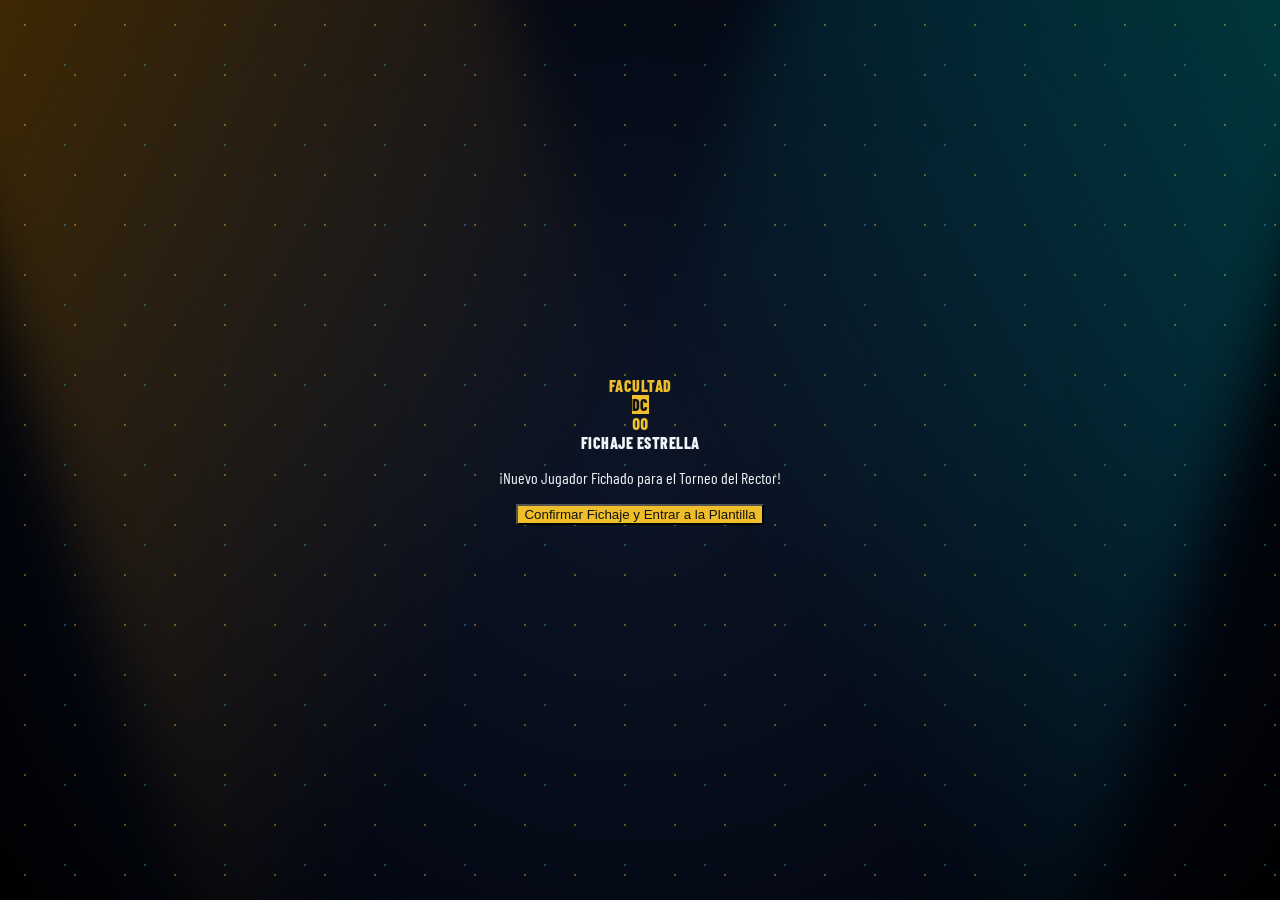
==== commit 7078985b: "feat(cards-squads): eliminar fotos de caras por siluetas oficiales con dorsal y añadir hub fifa de g" ====
--- a/index.html
+++ b/index.html
@@ -108,8 +108,14 @@
       <!-- PANEL A (44% x 100%): ACTIVE SQUAD — foco por defecto -->
       <article class="hud-panel hud-panel--squad is-focus">
         <div class="hud-panel-watermark">XI</div>
-        <header class="hud-squad-head">
-          <h2 class="hud-title">ACTIVE<br>SQUAD</h2>
+        <header class="hud-squad-head cursor-pointer group" id="hud-active-squad-head" role="button" tabindex="0" title="Pulsar para abrir Gestión de Plantilla y Formaciones">
+          <div class="flex items-start justify-between w-full">
+            <h2 class="hud-title group-hover:text-amber-300 transition">ACTIVE<br>SQUAD</h2>
+            <button type="button" id="btn-open-squad-modal" class="hud-squad-action-badge font-fifa" title="Abrir Gestión de Plantilla y Formaciones">
+              <i data-lucide="sliders-horizontal" class="w-3.5 h-3.5"></i>
+              <span>CAMBIAR PLANTILLA / FORMACIÓN</span>
+            </button>
+          </div>
           <div class="hud-squad-meta">
             <div class="flex items-center gap-2">
               <span id="current-modality-badge" class="hud-tag">FUT 7 DRAFT</span>
@@ -147,7 +153,13 @@
 
         <!-- Chyron inferior: inspector del jugador enfocado -->
         <footer class="hud-inspector" id="hud-player-inspector">
-          <img id="inspector-player-avatar" src="https://images.unsplash.com/photo-1506794778202-cad84cf45f1d?w=150&auto=format&fit=crop&q=80" alt="">
+          <div class="hud-insp-kit" id="inspector-player-kit" title="Dorsal Oficial">
+            <svg class="hud-insp-kit-svg" viewBox="0 0 80 95" fill="none">
+              <path d="M40 7 C33 7 28 12.5 28 19.5 C28 25.5 33 30.5 40 30.5 C47 30.5 52 25.5 52 19.5 C52 12.5 47 7 40 7 Z" fill="currentColor" opacity="0.88"/>
+              <path d="M14 42 L25 35 C29 38 34 39.5 40 39.5 C46 39.5 51 38 55 35 L66 42 L74 61 L62 65 L60 95 L20 95 L18 65 L6 61 Z" fill="currentColor" opacity="0.96"/>
+            </svg>
+            <span id="inspector-player-dorsal" class="hud-insp-dorsal font-fifa">#1</span>
+          </div>
           <span id="inspector-player-pos" class="hud-insp-pos">POR</span>
           <span id="inspector-player-name" class="hud-insp-name">Pablo García</span>
           <span id="inspector-player-rating" class="hud-insp-ovr">84</span>
@@ -922,169 +934,231 @@
     </div>
   </div>
 
-  <!-- 6. MODAL CENTRO TÁCTICO & FORMACIONES AVANZADAS -->
-  <dialog id="squad-actions-dialog" aria-labelledby="squad-actions-title" class="fifa-console-modal max-w-2xl w-full rounded-2xl bg-slate-950/95 text-white border border-slate-700/80 shadow-2xl p-0 backdrop-blur-xl">
-    <div class="p-6 max-h-[85vh] overflow-y-auto space-y-5">
+  <!-- 6. MODAL CENTRO TÁCTICO & GESTIÓN DE PLANTILLAS FIFA -->
+  <dialog id="squad-actions-dialog" aria-labelledby="squad-actions-title" class="fifa-console-modal max-w-4xl w-[94vw] text-white p-0 backdrop-blur-xl">
+    <div class="p-6 max-h-[88vh] overflow-y-auto space-y-4">
       
-      <!-- Cabecera -->
+      <!-- Cabecera Broadcast Consola -->
       <div class="flex items-center justify-between border-b border-white/10 pb-3">
-        <div class="flex items-center gap-2.5">
-          <span class="w-9 h-9 rounded-xl bg-amber-400 text-slate-950 font-fifa text-xl font-bold flex items-center justify-center shadow">
+        <div class="flex items-center gap-3">
+          <span class="w-10 h-10 bg-amber-400 text-slate-950 font-fifa text-2xl font-black flex items-center justify-center shadow-lg" style="clip-path: polygon(0 0, 100% 0, 100% 75%, 75% 100%, 0 100%);">
             <i data-lucide="sliders-horizontal" class="w-5 h-5 text-slate-950"></i>
           </span>
           <div>
-            <h2 id="squad-actions-title" class="font-fifa text-2xl font-bold text-white uppercase tracking-wider leading-none">Centro Táctico & Formaciones</h2>
-            <p class="text-xs text-slate-400 font-medium mt-0.5">Pizarra avanzada de esquemas, tácticas defensivas y consejos para la competición</p>
-          </div>
-        </div>
-        <button type="button" onclick="document.getElementById('squad-actions-dialog').close()" class="text-slate-400 hover:text-white p-1.5 rounded-lg focus-visible:ring-2 focus-visible:ring-amber-500 cursor-pointer">
-          <i data-lucide="x" class="w-5 h-5"></i>
-        </button>
-      </div>
-
-      <!-- Selector de Formación Táctica -->
-      <div class="p-4 rounded-xl bg-slate-900/90 border border-slate-800 space-y-2">
-        <label for="select-active-formation" class="block text-xs font-black text-amber-400 uppercase tracking-wider font-fifa">
-          📐 Esquema Táctico en el Campo
-        </label>
-        <select id="select-active-formation" name="formation" aria-label="Formación táctica" class="w-full bg-slate-950 border border-slate-700 text-white font-bold rounded-xl px-3.5 py-2.5 text-xs focus:ring-2 focus:ring-amber-500 shadow-inner cursor-pointer">
-        </select>
-      </div>
-
-      <!-- Tarjeta Dinámica de Análisis y Consejo Táctico -->
-      <div id="tactics-advice-card" class="p-4 rounded-xl bg-slate-900/90 border border-slate-800 space-y-3">
-        <div class="flex items-center justify-between">
-          <div class="flex items-center gap-2">
-            <span class="w-6 h-6 rounded-lg bg-amber-400/20 text-amber-400 flex items-center justify-center font-bold text-xs">
-              <i data-lucide="compass" class="w-3.5 h-3.5"></i>
+            <div class="flex items-center gap-2">
+              <span class="text-[10px] font-black uppercase tracking-widest text-amber-400 bg-amber-400/10 px-2 py-0.5 border-l-2 border-amber-400">EA SPORTS SQUAD HUB</span>
+              <span id="modal-active-modality-badge" class="text-[10px] font-black uppercase tracking-widest text-slate-400">FUT 7 DRAFT</span>
+            </div>
+            <h2 id="squad-actions-title" class="font-fifa text-3xl font-black text-white uppercase tracking-wider leading-none mt-1">Gestión de Plantilla & Formación</h2>
+          </div>
+        </div>
+        <button type="button" onclick="document.getElementById('squad-actions-dialog').close()" class="px-3 py-1.5 bg-slate-900 hover:bg-amber-400 hover:text-slate-950 text-slate-300 font-fifa text-base font-bold transition flex items-center gap-1.5 cursor-pointer border-l-2 border-amber-400">
+          <i data-lucide="x" class="w-4 h-4"></i>
+          <span>CERRAR</span>
+        </button>
+      </div>
+
+      <!-- Navegación por pestañas del modal (Console HUD Tabs) -->
+      <nav class="fifa-modal-nav flex items-center gap-1 border-b border-white/10 pb-2 overflow-x-auto">
+        <button type="button" class="fifa-modal-tab active" data-tab="tab-formations">
+          <i data-lucide="layout-grid" class="w-4 h-4"></i>
+          <span>1. FORMACIONES TÁCTICAS</span>
+        </button>
+        <button type="button" class="fifa-modal-tab" data-tab="tab-squads">
+          <i data-lucide="users" class="w-4 h-4"></i>
+          <span>2. CAMBIAR PLANTILLA</span>
+        </button>
+        <button type="button" class="fifa-modal-tab" data-tab="tab-tactics">
+          <i data-lucide="sliders" class="w-4 h-4"></i>
+          <span>3. INSTRUCCIONES Y ESTILO</span>
+        </button>
+        <button type="button" class="fifa-modal-tab" data-tab="tab-tools">
+          <i data-lucide="sparkles" class="w-4 h-4"></i>
+          <span>4. HERRAMIENTAS</span>
+        </button>
+      </nav>
+
+      <!-- VISTA 1: FORMACIONES TÁCTICAS (Visual FIFA Grid) -->
+      <div id="tab-formations" class="fifa-modal-view space-y-4">
+        <div class="flex flex-col sm:flex-row items-start sm:items-center justify-between gap-2 p-3 bg-slate-900/80 border-l-4 border-amber-400">
+          <div>
+            <span class="text-[10px] font-black uppercase text-amber-400 tracking-wider block">ESQUEMAS OFICIALES EA SPORTS</span>
+            <span class="text-xs text-slate-300 font-medium">Pulsa en cualquier formación para aplicarla al instante en el césped</span>
+          </div>
+          <div class="w-full sm:w-auto flex items-center gap-2">
+            <label for="select-active-formation" class="text-[10px] uppercase font-bold text-slate-400">Lista:</label>
+            <select id="select-active-formation" name="formation" aria-label="Formación táctica" class="bg-slate-950 border border-slate-700 text-white font-bold px-3 py-1.5 text-xs focus:ring-1 focus:ring-amber-500 cursor-pointer">
+            </select>
+          </div>
+        </div>
+
+        <!-- Visual Grid de Esquemas -->
+        <div id="fifa-formations-grid" class="fifa-formations-grid"></div>
+
+        <!-- Tarjeta Dinámica de Análisis y Consejo Táctico -->
+        <div id="tactics-advice-card" class="p-4 bg-slate-900/90 border border-slate-800 space-y-2">
+          <div class="flex items-center justify-between">
+            <div class="flex items-center gap-2">
+              <span class="w-6 h-6 bg-amber-400/20 text-amber-400 flex items-center justify-center font-bold text-xs">
+                <i data-lucide="compass" class="w-3.5 h-3.5"></i>
+              </span>
+              <h4 id="tactics-formation-name" class="font-fifa text-xl font-bold text-white uppercase tracking-wider">
+                1-3-2-1 (Árbol de Navidad)
+              </h4>
+            </div>
+            <span id="tactics-style-tag" class="px-2.5 py-0.5 bg-sky-500/20 text-sky-300 text-[10px] font-black uppercase tracking-wider border border-sky-500/40">
+              Equilibrado / Control Central
             </span>
-            <h4 id="tactics-formation-name" class="font-fifa text-xl font-bold text-white uppercase tracking-wider">
-              1-3-2-1 (Árbol de Navidad)
-            </h4>
-          </div>
-          <span id="tactics-style-tag" class="px-2.5 py-0.5 rounded-full bg-sky-500/20 text-sky-300 text-[10px] font-black uppercase tracking-wider border border-sky-500/40">
-            Equilibrado / Control Central
-          </span>
-        </div>
-
-        <p id="tactics-formation-desc" class="text-xs text-slate-300 font-medium leading-relaxed">
-          Línea de 3 atrás muy sólida con 2 mediocentros de apoyo y un ariete en punta.
-        </p>
-
-        <!-- Caja de Consejo Táctico con resplandor dorado -->
-        <div class="p-3 rounded-xl bg-amber-950/30 border border-amber-500/40 text-xs text-amber-200 leading-relaxed font-medium flex items-start gap-2.5 shadow-sm">
-          <i data-lucide="lightbulb" class="w-4 h-4 text-amber-400 flex-shrink-0 mt-0.5"></i>
-          <div>
-            <span class="font-fifa font-bold text-amber-300 uppercase tracking-wider block text-[11px] mb-0.5">Consejo del Entrenador</span>
-            <span id="tactics-advice-text">Ideal si tienes dos mediocentros de calidad que sepan combinar y distribuir rápido. Protege los costados con laterales de largo recorrido.</span>
-          </div>
-        </div>
-      </div>
-
-      <!-- Tácticas Defensivas Profundas -->
-      <div class="p-4 rounded-xl bg-slate-900/90 border border-slate-800 space-y-4">
-        <div class="flex items-center gap-2 text-xs font-black text-rose-400 uppercase tracking-wider font-fifa">
-          <i data-lucide="shield" class="w-4 h-4 text-rose-400"></i>
-          <span>Tácticas Defensivas</span>
-        </div>
-
-        <!-- Estilo Defensivo: 4 Botones Tácticos -->
-        <div class="space-y-1.5">
-          <label class="block text-[11px] font-black text-slate-300 uppercase tracking-wider">Estilo Defensivo</label>
-          <div class="grid grid-cols-2 sm:grid-cols-4 gap-2" id="tactics-defensive-styles">
-            <button type="button" data-style="balanced" class="tactics-style-btn active p-2.5 rounded-xl border border-amber-500 bg-amber-500/10 text-white font-bold text-xs text-center transition cursor-pointer">
-              <span class="block font-fifa text-sm uppercase">Equilibrado</span>
-              <span class="block text-[9px] text-slate-400 mt-0.5">Mantiene posiciones</span>
+          </div>
+
+          <p id="tactics-formation-desc" class="text-xs text-slate-300 font-medium leading-relaxed">
+            Línea de 3 atrás muy sólida con 2 mediocentros de apoyo y un ariete en punta.
+          </p>
+
+          <!-- Caja de Consejo Táctico con resplandor dorado -->
+          <div class="p-3 bg-amber-950/30 border-l-4 border-amber-400 text-xs text-amber-200 leading-relaxed font-medium flex items-start gap-2.5 shadow-sm">
+            <i data-lucide="lightbulb" class="w-4 h-4 text-amber-400 flex-shrink-0 mt-0.5"></i>
+            <div>
+              <span class="font-fifa font-bold text-amber-300 uppercase tracking-wider block text-[11px] mb-0.5">Consejo del Entrenador</span>
+              <span id="tactics-advice-text">Ideal si tienes dos mediocentros de calidad que sepan combinar y distribuir rápido. Protege los costados con laterales de largo recorrido.</span>
+            </div>
+          </div>
+        </div>
+      </div>
+
+      <!-- VISTA 2: CAMBIAR PLANTILLA (Squad Presets) -->
+      <div id="tab-squads" class="fifa-modal-view hidden space-y-4">
+        <div class="flex flex-col sm:flex-row items-start sm:items-center justify-between gap-2 p-3 bg-slate-900/80 border-l-4 border-amber-400">
+          <div>
+            <span class="text-[10px] font-black uppercase text-amber-400 tracking-wider block">PLANTILLAS DEL CLUB GUARDADAS</span>
+            <span class="text-xs text-slate-300 font-medium">Cambia entre alineaciones titulares, suplentes y diferentes modalidades con 1 clic</span>
+          </div>
+          <button type="button" onclick="window.futApp.saveCurrentSquadPrompt()" class="px-3 py-1.5 bg-amber-400 hover:bg-amber-300 text-slate-950 font-fifa text-sm font-black flex items-center gap-1.5 transition cursor-pointer shadow">
+            <i data-lucide="plus" class="w-4 h-4"></i>
+            <span>NUEVA PLANTILLA</span>
+          </button>
+        </div>
+
+        <div id="fifa-squads-grid" class="fifa-squads-grid"></div>
+      </div>
+
+      <!-- VISTA 3: INSTRUCCIONES Y ESTILO -->
+      <div id="tab-tactics" class="fifa-modal-view hidden space-y-4">
+        <!-- Tácticas Defensivas Profundas -->
+        <div class="p-4 bg-slate-900/90 border border-slate-800 space-y-4">
+          <div class="flex items-center gap-2 text-xs font-black text-rose-400 uppercase tracking-wider font-fifa">
+            <i data-lucide="shield" class="w-4 h-4 text-rose-400"></i>
+            <span>Tácticas Defensivas</span>
+          </div>
+
+          <!-- Estilo Defensivo: 4 Botones Tácticos -->
+          <div class="space-y-1.5">
+            <label class="block text-[11px] font-black text-slate-300 uppercase tracking-wider">Estilo Defensivo</label>
+            <div class="grid grid-cols-2 sm:grid-cols-4 gap-2" id="tactics-defensive-styles">
+              <button type="button" data-style="balanced" class="tactics-style-btn active p-2.5 border border-amber-500 bg-amber-500/10 text-white font-bold text-xs text-center transition cursor-pointer">
+                <span class="block font-fifa text-sm uppercase">Equilibrado</span>
+                <span class="block text-[9px] text-slate-400 mt-0.5">Mantiene posiciones</span>
+              </button>
+              <button type="button" data-style="press_loss" class="tactics-style-btn p-2.5 border border-slate-700 bg-slate-950 text-slate-300 font-bold text-xs text-center transition cursor-pointer hover:border-amber-400">
+                <span class="block font-fifa text-sm uppercase">Tras Pérdida</span>
+                <span class="block text-[9px] text-slate-400 mt-0.5">Presión 7 seg.</span>
+              </button>
+              <button type="button" data-style="press_heavy" class="tactics-style-btn p-2.5 border border-slate-700 bg-slate-950 text-slate-300 font-bold text-xs text-center transition cursor-pointer hover:border-amber-400">
+                <span class="block font-fifa text-sm uppercase">Presión Fuerte</span>
+                <span class="block text-[9px] text-slate-400 mt-0.5">Ahoga al rival</span>
+              </button>
+              <button type="button" data-style="drop_back" class="tactics-style-btn p-2.5 border border-slate-700 bg-slate-950 text-slate-300 font-bold text-xs text-center transition cursor-pointer hover:border-amber-400">
+                <span class="block font-fifa text-sm uppercase">Repliegue</span>
+                <span class="block text-[9px] text-slate-400 mt-0.5">Bloque bajo</span>
+              </button>
+            </div>
+          </div>
+
+          <!-- Profundidad y Anchura Sliders con live indicator -->
+          <div class="grid grid-cols-1 sm:grid-cols-2 gap-4 pt-1">
+            <div class="space-y-1.5">
+              <div class="flex items-center justify-between text-xs font-bold text-slate-300">
+                <span class="text-[11px] font-black uppercase tracking-wider text-slate-400">Profundidad Defensiva:</span>
+                <span class="font-fifa text-amber-400"><span id="tactics-depth-val">6</span>/10 (<span id="tactics-depth-label">Bloque Medio</span>)</span>
+              </div>
+              <input type="range" id="tactics-depth-slider" aria-label="Profundidad Defensiva" min="1" max="10" value="6" class="w-full accent-amber-500 cursor-pointer">
+              <div class="flex justify-between text-[9px] text-slate-500 font-bold">
+                <span>Bloque Bajo (1)</span>
+                <span>Medio (5-6)</span>
+                <span>Línea Alta (10)</span>
+              </div>
+            </div>
+
+            <div class="space-y-1.5">
+              <div class="flex items-center justify-between text-xs font-bold text-slate-300">
+                <span class="text-[11px] font-black uppercase tracking-wider text-slate-400">Anchura Defensiva:</span>
+                <span class="font-fifa text-amber-400"><span id="tactics-width-val">5</span>/10 (<span id="tactics-width-label">Equilibrado</span>)</span>
+              </div>
+              <input type="range" id="tactics-width-slider" aria-label="Anchura Defensiva" min="1" max="10" value="5" class="w-full accent-amber-500 cursor-pointer">
+              <div class="flex justify-between text-[9px] text-slate-500 font-bold">
+                <span>Cerrado (1)</span>
+                <span>Equilibrado (5)</span>
+                <span>Abierto (10)</span>
+              </div>
+            </div>
+          </div>
+        </div>
+
+        <!-- Tácticas Ofensivas Profundas -->
+        <div class="p-4 bg-slate-900/90 border border-slate-800 space-y-4">
+          <div class="flex items-center gap-2 text-xs font-black text-emerald-400 uppercase tracking-wider font-fifa">
+            <i data-lucide="zap" class="w-4 h-4 text-emerald-400"></i>
+            <span>Plan de Ataque & Creación</span>
+          </div>
+
+          <div class="grid grid-cols-1 sm:grid-cols-2 gap-4">
+            <div>
+              <label for="tactics-buildup-select" class="block text-[11px] font-black text-slate-300 uppercase tracking-wider mb-1 cursor-pointer">Salida de Balón (Construcción)</label>
+              <select id="tactics-buildup-select" class="w-full bg-slate-950 border border-slate-700 text-white font-bold px-3 py-2 text-xs focus:ring-1 focus:ring-amber-500 cursor-pointer">
+                <option value="balanced">Equilibrado (Adaptativo)</option>
+                <option value="fast_break">Transición Rápida / Contraataque</option>
+                <option value="possession">Posesión / Pase Corto Paciente</option>
+                <option value="long_ball">Balón Largo Directo al Espacio</option>
+              </select>
+            </div>
+
+            <div>
+              <label for="tactics-chance-select" class="block text-[11px] font-black text-slate-300 uppercase tracking-wider mb-1 cursor-pointer">Creación de Oportunidades</label>
+              <select id="tactics-chance-select" class="w-full bg-slate-950 border border-slate-700 text-white font-bold px-3 py-2 text-xs focus:ring-1 focus:ring-amber-500 cursor-pointer">
+                <option value="forward_runs">Desmarques en Apoyo y Ruptura</option>
+                <option value="possession">Pases Entre Líneas y Paredes</option>
+                <option value="direct">Centros al Área y Remate Rápido</option>
+              </select>
+            </div>
+          </div>
+        </div>
+      </div>
+
+      <!-- VISTA 4: HERRAMIENTAS Y ACCIONES -->
+      <div id="tab-tools" class="fifa-modal-view hidden space-y-3">
+        <div class="p-4 bg-slate-900/90 border border-slate-800 space-y-3">
+          <h4 class="font-fifa text-xl font-bold text-white uppercase tracking-wider">Acciones Rápidas de Entrenador</h4>
+          <p class="text-xs text-slate-400">Herramientas automatizadas para optimizar la alineación según las estadísticas y jerarquía de roles de tus jugadores.</p>
+          
+          <div class="grid grid-cols-1 sm:grid-cols-2 gap-3 pt-2">
+            <button type="button" onclick="window.futApp.autoOptimizeSquad()" class="p-3 bg-amber-400 hover:bg-amber-300 text-slate-950 font-black text-xs uppercase tracking-wider flex items-center justify-center gap-2 transition shadow-lg active:scale-95 cursor-pointer border-l-4 border-slate-950">
+              <i data-lucide="sparkles" class="w-4 h-4"></i>
+              <span>Auto-Alinear Mejor Once Táctico</span>
             </button>
-            <button type="button" data-style="press_loss" class="tactics-style-btn p-2.5 rounded-xl border border-slate-700 bg-slate-950 text-slate-300 font-bold text-xs text-center transition cursor-pointer hover:border-amber-400">
-              <span class="block font-fifa text-sm uppercase">Tras Pérdida</span>
-              <span class="block text-[9px] text-slate-400 mt-0.5">Presión 7 seg.</span>
+            <button type="button" onclick="window.futApp.resetSquadPositions()" class="p-3 bg-slate-950 hover:bg-slate-800 text-slate-300 hover:text-white font-bold text-xs uppercase tracking-wider flex items-center justify-center gap-2 transition border border-slate-700 active:scale-95 cursor-pointer">
+              <i data-lucide="rotate-ccw" class="w-4 h-4"></i>
+              <span>Restablecer Posiciones Predeterminadas</span>
             </button>
-            <button type="button" data-style="press_heavy" class="tactics-style-btn p-2.5 rounded-xl border border-slate-700 bg-slate-950 text-slate-300 font-bold text-xs text-center transition cursor-pointer hover:border-amber-400">
-              <span class="block font-fifa text-sm uppercase">Presión Fuerte</span>
-              <span class="block text-[9px] text-slate-400 mt-0.5">Ahoga al rival</span>
-            </button>
-            <button type="button" data-style="drop_back" class="tactics-style-btn p-2.5 rounded-xl border border-slate-700 bg-slate-950 text-slate-300 font-bold text-xs text-center transition cursor-pointer hover:border-amber-400">
-              <span class="block font-fifa text-sm uppercase">Repliegue</span>
-              <span class="block text-[9px] text-slate-400 mt-0.5">Bloque bajo</span>
-            </button>
-          </div>
-        </div>
-
-        <!-- Profundidad y Anchura Sliders con live indicator -->
-        <div class="grid grid-cols-1 sm:grid-cols-2 gap-4 pt-1">
-          <div class="space-y-1.5">
-            <div class="flex items-center justify-between text-xs font-bold text-slate-300">
-              <span class="text-[11px] font-black uppercase tracking-wider text-slate-400">Profundidad Defensiva:</span>
-              <span class="font-fifa text-amber-400"><span id="tactics-depth-val">6</span>/10 (<span id="tactics-depth-label">Bloque Medio</span>)</span>
-            </div>
-            <input type="range" id="tactics-depth-slider" aria-label="Profundidad Defensiva" min="1" max="10" value="6" class="w-full accent-amber-500 cursor-pointer">
-            <div class="flex justify-between text-[9px] text-slate-500 font-bold">
-              <span>Bloque Bajo (1)</span>
-              <span>Medio (5-6)</span>
-              <span>Línea Alta (10)</span>
-            </div>
-          </div>
-
-          <div class="space-y-1.5">
-            <div class="flex items-center justify-between text-xs font-bold text-slate-300">
-              <span class="text-[11px] font-black uppercase tracking-wider text-slate-400">Anchura Defensiva:</span>
-              <span class="font-fifa text-amber-400"><span id="tactics-width-val">5</span>/10 (<span id="tactics-width-label">Equilibrado</span>)</span>
-            </div>
-            <input type="range" id="tactics-width-slider" aria-label="Anchura Defensiva" min="1" max="10" value="5" class="w-full accent-amber-500 cursor-pointer">
-            <div class="flex justify-between text-[9px] text-slate-500 font-bold">
-              <span>Cerrado (1)</span>
-              <span>Equilibrado (5)</span>
-              <span>Abierto (10)</span>
-            </div>
-          </div>
-        </div>
-      </div>
-
-      <!-- Tácticas Ofensivas Profundas -->
-      <div class="p-4 rounded-xl bg-slate-900/90 border border-slate-800 space-y-4">
-        <div class="flex items-center gap-2 text-xs font-black text-emerald-400 uppercase tracking-wider font-fifa">
-          <i data-lucide="zap" class="w-4 h-4 text-emerald-400"></i>
-          <span>Plan de Ataque & Creación</span>
-        </div>
-
-        <div class="grid grid-cols-1 sm:grid-cols-2 gap-4">
-          <div>
-            <label for="tactics-buildup-select" class="block text-[11px] font-black text-slate-300 uppercase tracking-wider mb-1 cursor-pointer">Salida de Balón (Construcción)</label>
-            <select id="tactics-buildup-select" class="w-full bg-slate-950 border border-slate-700 text-white font-bold rounded-xl px-3 py-2 text-xs focus:ring-2 focus:ring-amber-500 cursor-pointer">
-              <option value="balanced">Equilibrado (Adaptativo)</option>
-              <option value="fast_break">Transición Rápida / Contraataque</option>
-              <option value="possession">Posesión / Pase Corto Paciente</option>
-              <option value="long_ball">Balón Largo Directo al Espacio</option>
-            </select>
-          </div>
-
-          <div>
-            <label for="tactics-chance-select" class="block text-[11px] font-black text-slate-300 uppercase tracking-wider mb-1 cursor-pointer">Creación de Oportunidades</label>
-            <select id="tactics-chance-select" class="w-full bg-slate-950 border border-slate-700 text-white font-bold rounded-xl px-3 py-2 text-xs focus:ring-2 focus:ring-amber-500 cursor-pointer">
-              <option value="forward_runs">Desmarques en Apoyo y Ruptura</option>
-              <option value="possession">Pases Entre Líneas y Paredes</option>
-              <option value="direct">Centros al Área y Remate Rápido</option>
-            </select>
-          </div>
-        </div>
-      </div>
-
-      <!-- Acciones de Plantilla -->
-      <div class="pt-2 border-t border-white/10 space-y-2">
-        <button type="button" onclick="window.futApp.autoOptimizeSquad()" class="w-full py-2.5 px-3 rounded-xl bg-gradient-to-r from-amber-500 via-amber-400 to-amber-500 hover:from-amber-400 hover:to-amber-300 text-slate-950 font-black text-xs uppercase tracking-wider flex items-center justify-center gap-2 transition shadow-lg shadow-amber-500/20 active:scale-95 cursor-pointer">
-          <i data-lucide="sparkles" class="w-4 h-4"></i>
-          <span>Auto-Alinear Mejor Once Táctico</span>
-        </button>
-        <button type="button" onclick="window.futApp.resetSquadPositions()" class="w-full py-2.5 px-3 rounded-xl bg-slate-900 hover:bg-slate-800 text-slate-300 hover:text-white font-bold text-xs uppercase tracking-wider flex items-center justify-center gap-2 transition border border-slate-700 active:scale-95 cursor-pointer">
-          <i data-lucide="rotate-ccw" class="w-4 h-4"></i>
-          <span>Restablecer Posiciones Predeterminadas</span>
-        </button>
+          </div>
+        </div>
       </div>
 
     </div>
   </dialog>
 
+    </div>
+  </dialog>
+
   <!-- SCRIPTS -->
   <script type="module" src="js/app.js"></script>
 
--- a/css/styles.css
+++ b/css/styles.css
@@ -612,13 +612,17 @@
   filter: drop-shadow(0 1px 2px rgba(0, 0, 0, 0.35));
 }
 
-.fut-card-avatar-wrap {
+.fut-card-avatar-wrap,
+.fut-card-kit-wrap {
   position: absolute;
   top: 0;
-  right: 7%;
+  right: 6%;
   width: 62%;
   height: 100%;
-  overflow: hidden;
+  display: flex;
+  align-items: center;
+  justify-content: center;
+  overflow: visible;
   z-index: 2;
   pointer-events: none;
 }
@@ -630,6 +634,54 @@
   object-position: top center;
   filter: drop-shadow(0 4px 6px rgba(0, 0, 0, 0.5));
 }
+
+.fut-card-kit-silhouette {
+  position: relative;
+  width: 86%;
+  height: 98%;
+  display: flex;
+  align-items: center;
+  justify-content: center;
+  filter: drop-shadow(0 4px 8px rgba(0, 0, 0, 0.65));
+}
+
+.fut-card-kit-svg {
+  width: 100%;
+  height: 100%;
+  color: #12161f;
+  transition: transform 0.2s ease;
+}
+
+.fut-card-dorsal {
+  position: absolute;
+  top: 60%;
+  left: 50%;
+  transform: translate(-50%, -50%);
+  font-family: 'Barlow Condensed', 'Teko', sans-serif;
+  font-weight: 900;
+  font-size: 1.55em;
+  letter-spacing: -0.5px;
+  line-height: 1;
+  color: #ffffff;
+  text-shadow: 0 2px 4px rgba(0, 0, 0, 0.95), 0 0 10px rgba(0, 0, 0, 0.8);
+  pointer-events: none;
+}
+
+/* Colores de silueta y dorsal según tipo de carta */
+.fut-card-toty .fut-card-kit-svg { color: #081a38; }
+.fut-card-toty .fut-card-dorsal { color: #e0f2fe; text-shadow: 0 0 10px rgba(56, 189, 248, 0.8), 0 2px 4px #000; }
+
+.fut-card-tots .fut-card-kit-svg { color: #072235; }
+.fut-card-tots .fut-card-dorsal { color: #38bdf8; text-shadow: 0 0 10px rgba(56, 189, 248, 0.9), 0 2px 4px #000; }
+
+.fut-card-totw .fut-card-kit-svg { color: #15161b; }
+.fut-card-totw .fut-card-dorsal { color: #f0be2a; text-shadow: 0 0 8px rgba(240, 190, 42, 0.8), 0 2px 4px #000; }
+
+.fut-card-icon .fut-card-kit-svg { color: #221c10; }
+.fut-card-icon .fut-card-dorsal { color: #f59e0b; text-shadow: 0 0 8px rgba(245, 158, 11, 0.8), 0 2px 4px #000; }
+
+.fut-card-gold .fut-card-kit-svg { color: #1d1810; }
+.fut-card-gold .fut-card-dorsal { color: #f0be2a; text-shadow: 0 0 6px rgba(240, 190, 42, 0.7), 0 2px 4px #000; }
 
 /* 2. PLACA DE NOMBRE */
 .fut-card-name-plate {
--- a/css/broadcast.css
+++ b/css/broadcast.css
@@ -1,49 +1,25 @@
 /* =====================================================================
    BROADCAST HUD — EA SPORTS FUT CONSOLE LAYER
-   Calcado de ReferenciasFifa/d0ef8c089933549d1af8fb3e3d6e12a8.jpg (FIFA 15, 1600x900)
-
-   Medidas extraídas (porcentaje del lienzo 16:9):
-   - HUD superior ........ y 6.0% → 14.0%   | club x 5.3%→36%  | estado x 58.5%→94.3%
-   - Pestañas ............ y 20.5% → 25.8%  | x 5.6%→94.3%, columnas iguales
-   - Cuerpo .............. y 25.8% → 84.0%  | 2 columnas reales:
-       · Izquierda 44.0% ancho x 100% alto (ACTIVE SQUAD, foco por defecto)
-       · Gutter 0.5%
-       · Derecha 44.0% ancho, partida en 2 filas de ~49.3% con gutter ~1.4%
-   - Prompts ............. y ~88%
-
-   Paleta HEX (muestreada de la captura):
-   - Fondo estadio ....... #0B0D10
-   - Superficie inactiva . #17191E  (≈ 92% opacidad sobre estadio)
-   - Superficie activa ... #F0BE2A → #F6CF4B (oro FUT)
-   - Acento texto pestaña  #F2B705
-   - Texto inactivo ...... #E9E9E9   | texto sobre activo #111111
+   Diseño de HUD de consola EA Sports (FIFA Ultimate Team)
+   Lienzo de retransmisión televisiva 100vh a pantalla completa sin letterbox
    ===================================================================== */
 
 :root {
-  --hud-bg: #0b0d10;
-  --hud-surface: #17191e;
-  --hud-surface-2: #1f2228;
-  --hud-line: rgba(255, 255, 255, 0.08);
+  --hud-bg: #07090e;
+  --hud-surface: #14171f;
+  --hud-surface-2: #1b1f2b;
   --hud-gold: #f0be2a;
   --hud-gold-2: #f6cf4b;
-  --hud-accent: #f2b705;
+  --hud-accent: #f5a623;
   --hud-ink: #111111;
-  --hud-text: #e9e9e9;
-  --hud-dim: #8b8f98;
+  --hud-text: #f1f5f9;
+  --hud-dim: #94a3b8;
   --hud-snap: 120ms cubic-bezier(0.2, 1, 0.3, 1);
   --hud-cond: 'Barlow Condensed', 'Teko', 'Oswald', sans-serif;
-
-  /* Lienzo 16:9 fijo inscrito en la ventana */
-  --W: min(100vw, 177.78vh);
-  --H: min(100vh, 56.25vw);
-  --x0: calc((100vw - var(--W)) / 2);
-  --y0: calc((100vh - var(--H)) / 2);
-  --u: calc(var(--H) / 100);   /* 1% del alto del lienzo */
-  --v: calc(var(--W) / 100);   /* 1% del ancho del lienzo */
-  --pitch-k: 0.49;
-}
-
-/* ---------- 0. LISTA NEGRA: CERO RADIOS, CERO SOMBRAS SaaS ---------- */
+  --pitch-scale: 0.60;
+}
+
+/* ---------- 0. LISTA NEGRA: CERO RADIOS AMABLES, CERO SOMBRAS SaaS ---------- */
 *:not(.fut-card):not(.fut-card *):not(.fut-card-slot::after),
 *::before, *::after {
   border-radius: 0 !important;
@@ -51,221 +27,377 @@
 .hud-canvas [class*="shadow"]:not(.fut-card):not(.fut-card *) { box-shadow: none !important; }
 .hud-canvas [class*="backdrop-blur"] { backdrop-filter: none !important; }
 
-/* ---------- 1. LIENZO ---------- */
+/* ---------- 1. LIENZO Y FONDO ATMOSFÉRICO DE ESTADIO ---------- */
 html, body.hud-canvas {
   width: 100vw;
   height: 100vh;
   overflow: hidden;
   margin: 0;
-  background: #000;
-}
+  padding: 0;
+  background-color: var(--hud-bg);
+}
+
 body.hud-canvas {
+  display: flex;
+  flex-direction: column;
+  padding: 10px 24px 8px 24px;
+  box-sizing: border-box;
+  font-family: var(--hud-cond);
+  color: var(--hud-text);
+  position: relative;
+  z-index: 1;
+}
+
+/* Fondo de estadio real con iluminación de Champions League y césped */
+.hud-bg {
   position: fixed;
   inset: 0;
-  font-family: var(--hud-cond);
-  color: var(--hud-text);
-}
-.hud-bg {
-  position: fixed;
-  left: var(--x0); top: var(--y0);
-  width: var(--W); height: var(--H);
+  width: 100vw;
+  height: 100vh;
   background:
-    radial-gradient(ellipse 60% 35% at 50% 0%, rgba(255, 236, 170, 0.18), transparent 70%),
-    linear-gradient(180deg, rgba(8, 10, 13, 0.55) 0%, rgba(8, 10, 13, 0.25) 45%, rgba(10, 30, 8, 0.75) 100%),
-    url('../assets/fifa_stadium_master.png') center / cover no-repeat,
-    var(--hud-bg);
-  z-index: 0;
-}
-.hud-bg::after { /* trama televisiva */
+    radial-gradient(ellipse at 50% 10%, rgba(0, 0, 0, 0.15) 0%, rgba(7, 9, 14, 0.65) 60%, rgba(4, 6, 10, 0.92) 100%),
+    url('../assets/fut_broadcast_bg.jpg') center bottom / cover no-repeat;
+  z-index: -1;
+  pointer-events: none;
+}
+
+.hud-bg::after {
   content: "";
-  position: absolute; inset: 0;
-  background: repeating-linear-gradient(0deg, rgba(0,0,0,0.18) 0 1px, transparent 1px 3px);
+  position: absolute;
+  inset: 0;
+  background: repeating-linear-gradient(0deg, rgba(0, 0, 0, 0.12) 0 1px, transparent 1px 3px);
   mix-blend-mode: multiply;
-}
-
-/* ---------- 2. HUD SUPERIOR (6% → 14%) ---------- */
+  pointer-events: none;
+}
+
+/* ---------- 2. HUD SUPERIOR (CHYRONS DE CONSOLA) ---------- */
 .hud-top {
-  position: fixed;
-  left: calc(var(--x0) + 5.3 * var(--v));
-  top: calc(var(--y0) + 6 * var(--u));
-  width: calc(89 * var(--v));
-  height: calc(8 * var(--u));
+  width: 100%;
+  max-width: 1680px;
+  margin: 0 auto;
+  height: 48px;
   display: flex;
   justify-content: space-between;
+  align-items: center;
+  flex-shrink: 0;
   z-index: 30;
-  pointer-events: none;
-}
-.hud-top > * { pointer-events: auto; }
-
+}
+
+/* Chyron Izquierdo: Escudo y Nombre del Club */
 .hud-club {
-  width: 35%;
-  display: flex;
-  align-items: center;
-  gap: calc(1.4 * var(--v));
-  padding-left: calc(1.4 * var(--v));
-  background: linear-gradient(90deg, rgba(14,16,20,0.95), rgba(23,25,30,0.88));
+  height: 100%;
+  display: flex;
+  align-items: center;
+  gap: 14px;
+  padding: 0 28px 0 16px;
+  background: linear-gradient(90deg, rgba(14, 18, 26, 0.96) 0%, rgba(22, 27, 38, 0.92) 100%);
   clip-path: polygon(0 0, 100% 0, 93% 100%, 0 100%);
-  border-bottom: 3px solid var(--hud-gold);
-}
+  border-left: 4px solid var(--hud-gold);
+  border-bottom: 2px solid rgba(240, 190, 42, 0.35);
+}
+
 .hud-crest {
-  width: calc(5.4 * var(--u)); height: calc(6 * var(--u));
+  width: 32px;
+  height: 38px;
   background: linear-gradient(160deg, var(--hud-gold-2), var(--hud-gold));
   color: var(--hud-ink);
-  clip-path: polygon(0 0, 100% 0, 100% 72%, 50% 100%, 0 72%);
-  display: grid; place-items: center;
-  font: 900 calc(1.8 * var(--u)) / 1 var(--hud-cond);
+  clip-path: polygon(0 0, 100% 0, 100% 75%, 50% 100%, 0 75%);
+  display: grid;
+  place-items: center;
+  font: 900 1rem / 1 var(--hud-cond);
   letter-spacing: 0.05em;
-}
-.hud-club-data { display: flex; flex-direction: column; gap: calc(0.3 * var(--u)); min-width: 0; }
-.hud-club-row { display: flex; align-items: baseline; gap: calc(1.2 * var(--v)); white-space: nowrap; }
-.hud-est { font: 600 calc(1.45 * var(--u)) / 1 var(--hud-cond); color: var(--hud-dim); letter-spacing: 0.04em; }
-.hud-club-name { font: 700 calc(2.4 * var(--u)) / 1 var(--hud-cond); color: #fff; text-transform: uppercase; letter-spacing: 0.02em; overflow: hidden; text-overflow: ellipsis; }
-.hud-club-meta { font: 600 calc(1.45 * var(--u)) / 1 var(--hud-cond); color: var(--hud-text); text-transform: uppercase; letter-spacing: 0.06em; }
-.hud-online { display: inline-flex; align-items: center; gap: 6px; color: #7dff6a; }
-.hud-online i { width: 6px; height: 6px; background: #7dff6a; display: inline-block; }
-
+  box-shadow: 0 0 10px rgba(240, 190, 42, 0.6);
+}
+
+.hud-club-data {
+  display: flex;
+  flex-direction: column;
+  gap: 1px;
+}
+
+.hud-club-row {
+  display: flex;
+  align-items: baseline;
+  gap: 10px;
+  white-space: nowrap;
+}
+
+.hud-est {
+  font: 700 0.75rem / 1 var(--hud-cond);
+  color: var(--hud-dim);
+  letter-spacing: 0.05em;
+}
+
+.hud-club-name {
+  font: 800 1.25rem / 1 var(--hud-cond);
+  color: #ffffff;
+  text-transform: uppercase;
+  letter-spacing: 0.04em;
+}
+
+.hud-club-meta {
+  font: 700 0.75rem / 1 var(--hud-cond);
+  color: #cbd5e1;
+  text-transform: uppercase;
+  letter-spacing: 0.08em;
+}
+
+.hud-online {
+  display: inline-flex;
+  align-items: center;
+  gap: 5px;
+  color: #38f89c;
+  font-weight: 800;
+}
+
+.hud-online i {
+  width: 6px;
+  height: 6px;
+  background: #38f89c;
+  display: inline-block;
+  box-shadow: 0 0 8px #38f89c;
+}
+
+/* Chyron Derecho: Modalidad, Audio y Auth */
 .hud-status {
-  width: 41%;
-  display: flex;
-  align-items: center;
-  justify-content: flex-end;
-  gap: calc(0.8 * var(--v));
-  padding: 0 calc(1.2 * var(--v)) 0 calc(3 * var(--v));
-  background: linear-gradient(270deg, rgba(14,16,20,0.95), rgba(23,25,30,0.88));
-  clip-path: polygon(6% 0, 100% 0, 100% 100%, 0 100%);
-  border-bottom: 3px solid rgba(255,255,255,0.15);
-}
-.hud-mode { display: flex; height: calc(4 * var(--u)); }
+  height: 100%;
+  display: flex;
+  align-items: center;
+  gap: 10px;
+  padding: 0 16px 0 28px;
+  background: linear-gradient(270deg, rgba(14, 18, 26, 0.96) 0%, rgba(22, 27, 38, 0.92) 100%);
+  clip-path: polygon(7% 0, 100% 0, 100% 100%, 0 100%);
+  border-right: 4px solid var(--hud-gold);
+  border-bottom: 2px solid rgba(255, 255, 255, 0.15);
+}
+
+.hud-mode {
+  display: flex;
+  height: 32px;
+  background: rgba(0, 0, 0, 0.4);
+  border: 1px solid rgba(255, 255, 255, 0.12);
+}
+
 .hud-mode-btn {
-  padding: 0 calc(1.1 * var(--v));
-  font: 800 calc(1.7 * var(--u)) / 1 var(--hud-cond);
-  letter-spacing: 0.06em;
-  color: var(--hud-dim);
+  padding: 0 14px;
+  font: 800 0.85rem / 1 var(--hud-cond);
+  letter-spacing: 0.08em;
+  color: #94a3b8;
   background: transparent;
-  border-bottom: 3px solid transparent;
-  transition: background var(--hud-snap), color var(--hud-snap);
+  border: 0;
+  transition: all var(--hud-snap);
   cursor: pointer;
-}
-.hud-mode-btn:hover { background: #fff; color: var(--hud-ink); }
-.hud-mode-btn.active { color: var(--hud-ink); background: var(--hud-gold); border-bottom-color: var(--hud-ink); }
+  display: flex;
+  align-items: center;
+}
+
+.hud-mode-btn:hover {
+  color: #ffffff;
+  background: rgba(255, 255, 255, 0.1);
+}
+
+.hud-mode-btn.active {
+  color: var(--hud-ink) !important;
+  background: var(--hud-gold) !important;
+  font-weight: 900;
+  box-shadow: 0 0 12px rgba(240, 190, 42, 0.5);
+}
+
 .hud-icon-btn {
-  width: calc(4 * var(--u)); height: calc(4 * var(--u));
-  display: grid; place-items: center;
-  background: var(--hud-surface-2);
+  width: 32px;
+  height: 32px;
+  display: grid;
+  place-items: center;
+  background: rgba(255, 255, 255, 0.08);
+  border: 1px solid rgba(255, 255, 255, 0.14);
   color: var(--hud-text);
-  transition: background var(--hud-snap), color var(--hud-snap);
+  transition: all var(--hud-snap);
   cursor: pointer;
 }
-.hud-icon-btn:hover { background: #fff; color: var(--hud-ink); }
+
+.hud-icon-btn:hover {
+  background: #ffffff;
+  color: var(--hud-ink);
+}
+
+.hud-auth {
+  display: flex;
+  align-items: center;
+}
+
 .hud-auth > div, .hud-auth button {
-  background: var(--hud-surface-2) !important;
-  border: 0 !important;
+  background: rgba(0, 0, 0, 0.5) !important;
+  border: 1px solid rgba(240, 190, 42, 0.4) !important;
   color: var(--hud-text) !important;
   font-family: var(--hud-cond) !important;
 }
-.hud-auth .text-slate-900 { color: #fff !important; }
-.hud-auth button:hover { background: #fff !important; color: var(--hud-ink) !important; }
-
-/* ---------- 3. PESTAÑAS (20.5% → 25.8%) ---------- */
+
+.hud-auth button:hover {
+  background: #ffffff !important;
+  color: var(--hud-ink) !important;
+}
+
+/* ---------- 3. BARRA DE PESTAÑAS (MENÚ SÓLIDO DE CONSOLA) ---------- */
+/* Resuelve directamente: "el menu de plantillas, albun y todo eso se ve mal y parece que no hay" */
 .hud-tabs {
-  position: fixed;
-  left: calc(var(--x0) + 5.6 * var(--v));
-  top: calc(var(--y0) + 20.5 * var(--u));
-  width: calc(88.7 * var(--v));
-  height: calc(5.3 * var(--u));
-  display: flex;
-  z-index: 30;
-  border-top: 1px solid rgba(255,255,255,0.12);
-}
+  width: 100%;
+  max-width: 1680px;
+  margin: 10px auto 12px auto;
+  height: 48px;
+  flex-shrink: 0;
+  display: flex;
+  align-items: stretch;
+  background: linear-gradient(180deg, rgba(25, 30, 42, 0.96) 0%, rgba(13, 16, 23, 0.98) 100%);
+  border-top: 1px solid rgba(255, 255, 255, 0.2);
+  border-bottom: 2px solid rgba(0, 0, 0, 0.85);
+  box-shadow: 0 8px 25px rgba(0, 0, 0, 0.7);
+  z-index: 25;
+}
+
 .hud-tabs .tab-btn {
   flex: 1;
   height: 100%;
-  font: 600 calc(2.75 * var(--u)) / 1 var(--hud-cond) !important;
-  text-transform: uppercase;
-  letter-spacing: 0.03em;
-  color: var(--hud-text) !important;
+  display: flex;
+  align-items: center;
+  justify-content: center;
+  gap: 8px;
+  font: 800 1.35rem / 1 var(--hud-cond) !important;
+  text-transform: uppercase;
+  letter-spacing: 0.08em;
+  color: #cbd5e1 !important;
   background: transparent;
+  border: 0;
+  border-right: 1px solid rgba(255, 255, 255, 0.08);
   position: relative;
   cursor: pointer;
-  transition: background var(--hud-snap), color var(--hud-snap), transform var(--hud-snap);
-}
+  transition: all var(--hud-snap);
+}
+
+.hud-tabs .tab-btn:last-child {
+  border-right: 0;
+}
+
 .hud-tabs .tab-btn::after {
-  content: ""; position: absolute; left: 0; right: 0; bottom: 0; height: 3px;
-  background: transparent; transition: background var(--hud-snap);
-}
-.hud-tabs .tab-btn.active { color: var(--hud-accent) !important; }
-.hud-tabs .tab-btn.active::after { background: var(--hud-accent); }
-.hud-tabs .tab-btn:hover { background: #fff; color: var(--hud-ink) !important; }
+  content: "";
+  position: absolute;
+  left: 0;
+  right: 0;
+  bottom: 0;
+  height: 0;
+  background: var(--hud-gold);
+  transition: height var(--hud-snap);
+}
+
+/* Pestaña Activa: Oro FUT, fondo iluminado y franja inferior brillante */
+.hud-tabs .tab-btn.active {
+  color: var(--hud-gold) !important;
+  background: linear-gradient(180deg, rgba(240, 190, 42, 0.16) 0%, rgba(240, 190, 42, 0.03) 100%);
+  text-shadow: 0 0 12px rgba(240, 190, 42, 0.4);
+}
+
+.hud-tabs .tab-btn.active::after {
+  height: 4px;
+  box-shadow: 0 -2px 12px rgba(240, 190, 42, 0.85);
+}
+
+.hud-tabs .tab-btn:hover:not(.active) {
+  background: rgba(255, 255, 255, 0.08);
+  color: #ffffff !important;
+}
+
 .hud-tab-count {
   display: inline-block;
-  margin-left: 4px;
-  padding: 0 5px;
-  font-size: 0.6em;
+  padding: 2px 7px;
+  font-size: 0.75rem;
+  font-weight: 900;
   vertical-align: middle;
   background: var(--hud-gold);
   color: var(--hud-ink);
   transform: skewX(-12deg);
-}
-
-/* ---------- 4. CUERPO (25.8% → 84%) ---------- */
+  letter-spacing: 0.05em;
+  box-shadow: 0 0 8px rgba(240, 190, 42, 0.5);
+}
+
+/* ---------- 4. CUERPO PRINCIPAL (ADAPTADO A 100% PANTALLA) ---------- */
 .hud-body {
-  position: fixed;
-  left: calc(var(--x0) + 5.7 * var(--v));
-  top: calc(var(--y0) + 25.8 * var(--u));
-  width: calc(88.6 * var(--v));
-  height: calc(58.2 * var(--u));
+  flex: 1;
+  min-height: 0;
+  width: 100%;
+  max-width: 1680px;
+  margin: 0 auto;
+  position: relative;
+  overflow: hidden;
   z-index: 10;
-  max-width: none !important;
-  margin: 0 !important;
-  padding: 0 !important;
-}
-
-/* Composición SQUADS: 2 columnas reales 44% | 0.5% | 44% */
+}
+
+/* Cuadrícula de Plantillas: 2 Columnas Asimétricas (50% | 50%) */
 .hud-squads {
-  width: 100%; height: 100%;
+  width: 100%;
+  height: 100%;
   display: grid;
-  grid-template-columns: 49.66% 49.66%;
+  grid-template-columns: 1fr 1fr;
   grid-template-rows: 1fr 1fr;
-  column-gap: 0.68%;
-  row-gap: calc(1.4 * var(--u));
-}
+  column-gap: 14px;
+  row-gap: 14px;
+}
+
 .hud-squads.hidden { display: none; }
-.hud-panel--squad { grid-row: 1 / 3; grid-column: 1; }
-.hud-panel--bench { grid-row: 1; grid-column: 2; }
-.hud-panel--tactics { grid-row: 2; grid-column: 2; }
-
-/* ---------- 5. PANEL DE CONSOLA ---------- */
+
+.hud-panel--squad {
+  grid-row: 1 / 3;
+  grid-column: 1;
+}
+
+.hud-panel--bench {
+  grid-row: 1;
+  grid-column: 2;
+}
+
+.hud-panel--tactics {
+  grid-row: 2;
+  grid-column: 2;
+}
+
+/* ---------- 5. PANELES DE CONSOLA (ESTILO BROADCAST) ---------- */
 .hud-panel {
   position: relative;
-  overflow: visible;
+  overflow: hidden;
   color: var(--hud-text);
   background:
-    repeating-linear-gradient(-45deg, rgba(255,255,255,0.025) 0 2px, transparent 2px 10px),
-    linear-gradient(135deg, rgba(31,34,40,0.94), rgba(20,22,27,0.94));
-  border-bottom: 3px solid rgba(255,255,255,0.14);
-  transition: background var(--hud-snap), color var(--hud-snap), transform var(--hud-snap);
+    repeating-linear-gradient(-45deg, rgba(255, 255, 255, 0.02) 0 2px, transparent 2px 8px),
+    linear-gradient(135deg, rgba(24, 28, 38, 0.94) 0%, rgba(13, 16, 22, 0.96) 100%);
+  border-bottom: 3px solid rgba(255, 255, 255, 0.15);
+  box-shadow: 0 10px 30px rgba(0, 0, 0, 0.6);
+  transition: all var(--hud-snap);
   cursor: pointer;
   isolation: isolate;
 }
-.hud-panel::before { /* barra de anclaje sesgada */
+
+.hud-panel::before {
   content: "";
   position: absolute;
-  left: 0; top: 0;
-  width: 3px; height: 100%;
-  background: rgba(255,255,255,0.18);
+  left: 0;
+  top: 0;
+  width: 4px;
+  height: 100%;
+  background: rgba(255, 255, 255, 0.2);
   z-index: 2;
-  transition: background var(--hud-snap), width var(--hud-snap);
-}
-.hud-panel::after { /* corte diagonal en esquina superior derecha */
+  transition: all var(--hud-snap);
+}
+
+.hud-panel::after {
   content: "";
   position: absolute;
-  right: 0; top: 0;
-  width: calc(4 * var(--u)); height: calc(4 * var(--u));
+  right: 0;
+  top: 0;
+  width: 28px;
+  height: 28px;
   background: var(--hud-bg);
   clip-path: polygon(0 0, 100% 0, 100% 100%);
   opacity: 0.85;
   z-index: 3;
 }
+
 .hud-panel-watermark {
   position: absolute;
   inset: 0;
@@ -273,434 +405,1055 @@
   display: flex;
   align-items: flex-end;
   justify-content: flex-end;
-  font: 900 calc(34 * var(--u)) / 0.72 var(--hud-cond);
-  color: #fff;
-  opacity: 0.045;
+  font: 900 16rem / 0.72 var(--hud-cond);
+  color: #ffffff;
+  opacity: 0.04;
   letter-spacing: -0.04em;
   pointer-events: none;
   z-index: 0;
-  transform-origin: right bottom;
   white-space: nowrap;
 }
-.hud-panel > *:not(.hud-panel-watermark):not(.hud-panel-hit) { position: relative; z-index: 4; }
-
-/* FOCO DE MANDO: inundación oro, tinta negra, escala, empuje del texto */
+
+.hud-panel > *:not(.hud-panel-watermark):not(.hud-panel-hit) {
+  position: relative;
+  z-index: 4;
+}
+
+/* Foco de Joystick: Inundación en Oro FUT instantánea */
 .hud-panel.is-focus,
 .hud-panel:hover {
   background:
-    repeating-linear-gradient(-45deg, rgba(0,0,0,0.05) 0 2px, transparent 2px 10px),
-    linear-gradient(135deg, var(--hud-gold-2) 0%, var(--hud-gold) 60%, #e3ac14 100%);
+    repeating-linear-gradient(-45deg, rgba(0, 0, 0, 0.05) 0 2px, transparent 2px 8px),
+    linear-gradient(135deg, var(--hud-gold-2) 0%, var(--hud-gold) 65%, #dfa50b 100%);
   color: var(--hud-ink);
   border-bottom-color: var(--hud-ink);
-  transform: scale(1.02);
-  z-index: 5;
-}
-.hud-panel--squad.is-focus, .hud-panel--squad:hover { transform: scale(1.01); }
-.hud-panel.is-focus::before, .hud-panel:hover::before { background: var(--hud-ink); width: 6px; }
-.hud-panel.is-focus .hud-panel-watermark, .hud-panel:hover .hud-panel-watermark { color: #000; opacity: 0.07; }
-.hud-panel.is-focus .hud-title, .hud-panel:hover .hud-title,
-.hud-panel.is-focus .hud-bignum, .hud-panel:hover .hud-bignum { transform: translateX(4px); }
-
-/* Sólo un foco a la vez, como el joystick */
+  transform: scale(1.01);
+  z-index: 6;
+  box-shadow: 0 12px 35px rgba(240, 190, 42, 0.25);
+}
+
+.hud-panel.is-focus::before,
+.hud-panel:hover::before {
+  background: var(--hud-ink);
+  width: 6px;
+}
+
+.hud-panel.is-focus .hud-panel-watermark,
+.hud-panel:hover .hud-panel-watermark {
+  color: #000000;
+  opacity: 0.08;
+}
+
+.hud-panel.is-focus .hud-title,
+.hud-panel:hover .hud-title,
+.hud-panel.is-focus .hud-bignum,
+.hud-panel:hover .hud-bignum {
+  transform: translateX(4px);
+}
+
+/* Cuando el usuario pasa el ratón por la derecha, el izquierdo se apaga */
 .hud-squads:hover .hud-panel.is-focus:not(:hover) {
   background:
-    repeating-linear-gradient(-45deg, rgba(255,255,255,0.025) 0 2px, transparent 2px 10px),
-    linear-gradient(135deg, rgba(31,34,40,0.94), rgba(20,22,27,0.94));
+    repeating-linear-gradient(-45deg, rgba(255, 255, 255, 0.02) 0 2px, transparent 2px 8px),
+    linear-gradient(135deg, rgba(24, 28, 38, 0.94) 0%, rgba(13, 16, 22, 0.96) 100%);
   color: var(--hud-text);
-  border-bottom-color: rgba(255,255,255,0.14);
+  border-bottom-color: rgba(255, 255, 255, 0.15);
   transform: none;
-}
-.hud-squads:hover .hud-panel.is-focus:not(:hover)::before { background: rgba(255,255,255,0.18); width: 3px; }
-.hud-squads:hover .hud-panel.is-focus:not(:hover) .hud-title { transform: none; }
+  box-shadow: 0 10px 30px rgba(0, 0, 0, 0.6);
+}
+
+.hud-squads:hover .hud-panel.is-focus:not(:hover)::before {
+  background: rgba(255, 255, 255, 0.2);
+  width: 4px;
+}
+
+.hud-squads:hover .hud-panel.is-focus:not(:hover) .hud-title {
+  transform: none;
+}
 
 /* Tipografía de impacto */
 .hud-title {
   position: absolute !important;
-  left: calc(1.7 * var(--v)); top: calc(2 * var(--u));
+  left: 24px;
+  top: 18px;
   margin: 0;
-  font: 800 calc(5.2 * var(--u)) / 0.85 var(--hud-cond);
-  text-transform: uppercase;
-  letter-spacing: 0.005em;
+  font: 900 2.8rem / 0.85 var(--hud-cond);
+  text-transform: uppercase;
+  letter-spacing: 0.01em;
   transition: transform var(--hud-snap);
 }
+
+.hud-panel--squad .hud-title {
+  font: 900 2.2rem / 0.88 var(--hud-cond);
+  left: 20px;
+  top: 14px;
+}
+
 .hud-bignum {
   position: absolute !important;
-  left: calc(1.7 * var(--v)); bottom: calc(2 * var(--u));
-  display: flex; flex-direction: column;
-  font: 800 calc(9 * var(--u)) / 0.8 var(--hud-cond);
+  left: 24px;
+  bottom: 18px;
+  display: flex;
+  flex-direction: column;
+  font: 900 4.8rem / 0.8 var(--hud-cond);
   transition: transform var(--hud-snap);
 }
+
 .hud-bignum small {
-  font: 700 calc(2.6 * var(--u)) / 1 var(--hud-cond);
-  letter-spacing: 0.04em;
-  margin-top: calc(0.8 * var(--u));
-}
+  font: 700 1.25rem / 1 var(--hud-cond);
+  letter-spacing: 0.08em;
+  margin-top: 4px;
+}
+
 .hud-tag {
   display: inline-block;
-  padding: 2px 8px;
-  font: 800 calc(1.4 * var(--u)) / 1.2 var(--hud-cond);
-  letter-spacing: 0.12em;
+  padding: 3px 8px;
+  font: 800 0.85rem / 1.1 var(--hud-cond);
+  letter-spacing: 0.1em;
   background: var(--hud-ink);
   color: var(--hud-gold);
   transform: skewX(-12deg);
 }
 
-/* ---------- 6. ACTIVE SQUAD ---------- */
-.hud-squad-head { position: absolute !important; inset: 0 0 auto 0; height: 20%; }
+/* ---------- 6. ACTIVE SQUAD & CÉSPED 3D ---------- */
+.hud-squad-head {
+  position: absolute !important;
+  inset: 0 0 auto 0;
+  height: 74px;
+  padding: 14px 20px;
+  cursor: pointer;
+  transition: background 150ms ease;
+  z-index: 10;
+}
+
+.hud-squad-head:hover {
+  background: rgba(240, 190, 42, 0.08);
+}
+
+.hud-squad-action-badge {
+  display: inline-flex;
+  align-items: center;
+  gap: 6px;
+  padding: 4px 10px;
+  background: var(--hud-ink);
+  color: var(--hud-gold);
+  border: 1px solid var(--hud-gold);
+  font: 900 0.8rem / 1 var(--hud-cond);
+  letter-spacing: 0.08em;
+  text-transform: uppercase;
+  cursor: pointer;
+  transition: all 120ms ease;
+  transform: skewX(-8deg);
+  margin-top: 2px;
+}
+
+.hud-squad-head:hover .hud-squad-action-badge,
+.hud-squad-action-badge:hover {
+  background: var(--hud-gold);
+  color: var(--hud-ink);
+  box-shadow: 0 0 14px rgba(240, 190, 42, 0.6);
+}
+
 .hud-squad-meta {
   position: absolute;
-  right: calc(2.2 * var(--v)); top: calc(2.4 * var(--u));
-  display: flex; flex-direction: column; align-items: flex-end;
-  gap: calc(0.5 * var(--u));
-}
-.hud-squad-club { font: 700 calc(2.3 * var(--u)) / 1 var(--hud-cond); text-transform: uppercase; }
-.hud-stars { font-size: calc(2.6 * var(--u)); line-height: 1; letter-spacing: 0.05em; color: inherit; }
-.hud-panel.is-focus .hud-stars, .hud-panel:hover .hud-stars { color: #b07a00; }
+  right: 20px;
+  top: 14px;
+  display: flex;
+  flex-direction: column;
+  align-items: flex-end;
+  gap: 4px;
+}
+
+.hud-squad-club {
+  font: 800 1.25rem / 1 var(--hud-cond);
+  text-transform: uppercase;
+  color: inherit;
+}
+
+.hud-stars {
+  font-size: 1.1rem;
+  line-height: 1;
+  letter-spacing: 0.05em;
+  color: #dfa50b;
+}
+
 .hud-rating-bar {
   position: relative;
-  width: calc(12.5 * var(--v));
-  height: calc(2.6 * var(--u));
-  background: #2a2c31;
-}
+  width: 140px;
+  height: 18px;
+  background: #1e222b;
+  border: 1px solid rgba(255, 255, 255, 0.1);
+}
+
 .hud-rating-fill {
-  position: absolute; inset: 0 auto 0 0;
+  position: absolute;
+  inset: 0 auto 0 0;
   width: 84%;
-  background: linear-gradient(90deg, #d48a00, #f4a300);
-  transition: width 300ms cubic-bezier(0.2,1,0.3,1);
-}
+  background: linear-gradient(90deg, #d48a00, #f5a623);
+  transition: width 300ms cubic-bezier(0.2, 1, 0.3, 1);
+}
+
 .hud-rating-num {
-  position: absolute; right: 6px; top: 50%; transform: translateY(-50%);
-  font: 800 calc(2.2 * var(--u)) / 1 var(--hud-cond) !important;
-  color: #fff !important;
-}
+  position: absolute;
+  right: 5px;
+  top: 50%;
+  transform: translateY(-50%);
+  font: 900 1.05rem / 1 var(--hud-cond) !important;
+  color: #ffffff !important;
+}
+
 .hud-swap-banner {
   position: absolute !important;
-  left: 50%; top: 19%;
+  left: 50%;
+  top: 76px;
   transform: translateX(-50%) skewX(-12deg);
   padding: 4px 18px;
-  background: var(--hud-ink); color: var(--hud-gold);
-  font: 800 calc(1.6 * var(--u)) / 1.2 var(--hud-cond);
+  background: var(--hud-ink);
+  color: var(--hud-gold);
+  font: 800 0.85rem / 1.2 var(--hud-cond);
   letter-spacing: 0.1em;
   z-index: 50 !important;
-}
-
-/* Césped en perspectiva (trapecio) — el marco no recorta las cartas */
+  box-shadow: 0 0 15px rgba(240, 190, 42, 0.5);
+}
+
+/* Marco del césped 3D */
 .hud-pitch-frame {
   position: absolute !important;
-  left: 2.5%; right: 2.5%;
-  top: 21%; bottom: 11%;
+  left: 16px;
+  right: 16px;
+  top: 88px;
+  bottom: 58px;
   min-height: 0 !important;
   background: transparent !important;
   overflow: visible !important;
 }
+
 .hud-pitch-frame::before { display: none !important; }
+
 .fut-pitch.hud-pitch {
-  width: 100% !important; height: 100% !important;
+  width: 100% !important;
+  height: 100% !important;
   max-width: none !important;
   margin: 0 !important;
   background: none !important;
   box-shadow: none !important;
   overflow: visible !important;
 }
+
+/* Trapecio de césped FIFA con líneas de cal oficiales */
 .hud-pitch::before, .hud-pitch::after {
   content: "";
   position: absolute;
   inset: 0;
-  clip-path: polygon(11% 0, 89% 0, 100% 100%, 0 100%);
-  z-index: 0;
+  clip-path: polygon(10% 0, 90% 0, 100% 100%, 0 100%);
   pointer-events: none;
 }
-.hud-pitch::before { /* línea de cal exterior + base */
-  background: rgba(255,255,255,0.55);
+
+.hud-pitch::before {
+  /* Borde perimetral exterior */
+  background: rgba(255, 255, 255, 0.6);
   inset: -2px -3px -6px -3px;
-  box-shadow: 0 8px 0 #1c2a10;
-}
+  box-shadow: 0 8px 0 #13200b;
+}
+
 .hud-pitch::after {
+  /* Césped rayado y marcas de cal (círculo central, medio campo) */
   background:
-    linear-gradient(180deg, transparent calc(50% - 1px), rgba(255,255,255,0.5) calc(50% - 1px) calc(50% + 1px), transparent calc(50% + 1px)),
-    radial-gradient(ellipse 13% 9% at 50% 50%, transparent 92%, rgba(255,255,255,0.5) 93% 100%, transparent 100%),
-    repeating-linear-gradient(180deg, #4a6b1f 0 8.33%, #557a25 8.33% 16.66%),
-    #4a6b1f;
-  inset: 2px 2px 0 2px;
-}
+    linear-gradient(180deg, transparent calc(50% - 1.5px), rgba(255, 255, 255, 0.55) calc(50% - 1.5px) calc(50% + 1.5px), transparent calc(50% + 1.5px)),
+    radial-gradient(ellipse 16% 12% at 50% 50%, transparent 90%, rgba(255, 255, 255, 0.55) 91% 100%, transparent 100%),
+    repeating-linear-gradient(180deg, #3d5e18 0 8.33%, #4a711f 8.33% 16.66%),
+    #3d5e18;
+  inset: 2px;
+}
+
 .hud-pitch .pitch-formation-watermark {
   z-index: 1;
   font-family: var(--hud-cond) !important;
   font-weight: 900 !important;
-  opacity: 0.18 !important;
-}
-#pitch-slots-container { position: absolute; inset: 0; z-index: 5; }
-
-/* Escala de cartas dentro del panel */
-.hud-pitch .fut-card-slot { transform: translate(-50%, -50%) scale(calc(var(--depth-scale, 1) * var(--pitch-k))); }
-.hud-pitch .fut-card-slot:hover { transform: translate(-50%, -50%) scale(calc(var(--depth-scale, 1) * var(--pitch-k) * 1.1)); }
-.hud-pitch .fut-card-slot.swap-active { transform: translate(-50%, -50%) scale(calc(var(--depth-scale, 1) * var(--pitch-k) * 1.15)); }
-.hud-pitch .fut-card-slot.slot-drop-active { transform: translate(-50%, -50%) scale(calc(var(--depth-scale, 1) * var(--pitch-k) * 1.12)) !important; }
+  opacity: 0.16 !important;
+  font-size: 8rem;
+  left: 20px;
+  bottom: 40px;
+}
+
+#pitch-slots-container {
+  position: absolute;
+  inset: 0;
+  z-index: 5;
+}
+
+/* Escala y posicionamiento de cartas en perspectiva */
+.hud-pitch .fut-card-slot {
+  transform: translate(-50%, -50%) scale(calc(var(--depth-scale, 1) * var(--pitch-scale)));
+  transition: transform var(--hud-snap);
+}
+
+.hud-pitch .fut-card-slot:hover {
+  transform: translate(-50%, -50%) scale(calc(var(--depth-scale, 1) * var(--pitch-scale) * 1.1));
+  z-index: 40 !important;
+}
+
+.hud-pitch .fut-card-slot.swap-active {
+  transform: translate(-50%, -50%) scale(calc(var(--depth-scale, 1) * var(--pitch-scale) * 1.15));
+  z-index: 45 !important;
+}
+
 .fut-pos-pedestal {
   background: var(--hud-ink) !important;
   color: var(--hud-gold) !important;
   border: 0 !important;
   font-family: var(--hud-cond) !important;
+  font-weight: 900;
   transform: skewX(-12deg);
-}
-
-@media (max-height: 760px) { :root { --pitch-k: 0.45; } }
-@media (min-height: 1000px) { :root { --pitch-k: 0.66; } }
-@media (min-height: 1300px) { :root { --pitch-k: 0.85; } }
-
-/* Chyron inspector (rompe el marco por la izquierda) */
+  box-shadow: 0 4px 10px rgba(0, 0, 0, 0.6);
+}
+
+/* Chyron Inspector del Jugador Activo (Pie del panel izquierdo) */
 .hud-inspector {
   position: absolute !important;
-  left: -1.2%; bottom: calc(1 * var(--u));
-  height: calc(5.6 * var(--u));
-  width: 78%;
-  display: flex; align-items: center; gap: calc(0.8 * var(--v));
-  padding: 0 calc(3 * var(--v)) 0 0;
-  background: var(--hud-ink);
-  color: #fff;
-  clip-path: polygon(0 0, 100% 0, 95% 100%, 0 100%);
-  border-left: 6px solid var(--hud-gold);
-}
-.hud-inspector img { height: 100%; width: auto; aspect-ratio: 1; object-fit: cover; filter: contrast(1.1); }
+  left: 12px;
+  right: 12px;
+  bottom: 8px;
+  height: 48px;
+  display: flex;
+  align-items: center;
+  gap: 12px;
+  padding: 0 16px 0 0;
+  background: rgba(10, 13, 18, 0.95);
+  color: #ffffff;
+  clip-path: polygon(0 0, 100% 0, 97% 100%, 0 100%);
+  border-left: 5px solid var(--hud-gold);
+  border-bottom: 1px solid rgba(255, 255, 255, 0.1);
+  z-index: 20;
+}
+
+.hud-insp-kit {
+  height: 100%;
+  width: 52px;
+  position: relative;
+  display: flex;
+  align-items: center;
+  justify-content: center;
+  background: #141720;
+  clip-path: polygon(0 0, 100% 0, 80% 100%, 0 100%);
+  flex-shrink: 0;
+}
+
+.hud-insp-kit-svg {
+  width: 30px;
+  height: 38px;
+  color: #262e3d;
+}
+
+.hud-insp-dorsal {
+  position: absolute;
+  top: 58%;
+  left: 45%;
+  transform: translate(-50%, -50%);
+  font-family: var(--hud-cond);
+  font-weight: 900;
+  font-size: 1.25rem;
+  color: var(--hud-gold);
+  text-shadow: 0 1px 3px rgba(0, 0, 0, 0.95);
+  line-height: 1;
+}
+
+.hud-inspector img {
+  height: 100%;
+  width: auto;
+  aspect-ratio: 1;
+  object-fit: cover;
+}
+
 .hud-insp-pos {
-  font: 800 calc(1.5 * var(--u)) / 1 var(--hud-cond);
-  background: var(--hud-gold); color: var(--hud-ink);
-  padding: 3px 6px; transform: skewX(-12deg);
-}
+  font: 900 0.85rem / 1 var(--hud-cond);
+  background: var(--hud-gold);
+  color: var(--hud-ink);
+  padding: 3px 6px;
+  transform: skewX(-12deg);
+}
+
 .hud-insp-name {
-  font: 800 calc(2.3 * var(--u)) / 1 var(--hud-cond);
-  text-transform: uppercase;
-  max-width: 24%;
-  overflow: hidden; text-overflow: ellipsis; white-space: nowrap;
-}
-.hud-insp-ovr { font: 900 calc(3.4 * var(--u)) / 1 var(--hud-cond); color: var(--hud-gold); }
-.hud-insp-stats { display: flex; gap: calc(0.7 * var(--v)); margin-left: auto; }
-.hud-insp-stats span { display: flex; flex-direction: column; align-items: center; line-height: 1; }
-.hud-insp-stats b { font: 700 calc(1.1 * var(--u)) / 1 var(--hud-cond); color: var(--hud-dim); letter-spacing: 0.08em; }
-.hud-insp-stats em { font: 800 calc(2 * var(--u)) / 1 var(--hud-cond); font-style: normal; }
+  font: 800 1.25rem / 1 var(--hud-cond);
+  text-transform: uppercase;
+  max-width: 140px;
+  overflow: hidden;
+  text-overflow: ellipsis;
+  white-space: nowrap;
+}
+
+.hud-insp-ovr {
+  font: 900 1.8rem / 1 var(--hud-cond);
+  color: var(--hud-gold);
+}
+
+.hud-insp-stats {
+  display: flex;
+  gap: 12px;
+  margin-left: auto;
+}
+
+.hud-insp-stats span {
+  display: flex;
+  flex-direction: column;
+  align-items: center;
+  line-height: 1;
+}
+
+.hud-insp-stats b {
+  font: 700 0.65rem / 1 var(--hud-cond);
+  color: var(--hud-dim);
+  letter-spacing: 0.08em;
+}
+
+.hud-insp-stats em {
+  font: 900 1.05rem / 1 var(--hud-cond);
+  font-style: normal;
+  color: #ffffff;
+}
 
 /* ---------- 7. BANQUILLO ---------- */
 .hud-bench-dock {
   position: absolute !important;
-  left: 34%; right: 2%;
-  bottom: calc(1.5 * var(--u));
-  top: auto !important;
+  left: 32%;
+  right: 14px;
+  top: 14px;
+  bottom: 14px;
   background: transparent !important;
   border: 0 !important;
   padding: 0 !important;
+  display: flex;
+  align-items: center;
   overflow: visible !important;
 }
+
 .hud-bench-dock .fifa-bench-cards-strip {
+  display: flex;
+  align-items: center;
+  gap: 14px;
   overflow-x: auto;
   overflow-y: visible;
-  padding-top: calc(3 * var(--u));
-  scrollbar-width: none;
-  gap: calc(1.2 * var(--v));
-  background: transparent !important;
-  border: 0 !important;
-  box-shadow: none !important;
-}
+  padding: 8px 4px;
+  width: 100%;
+  scrollbar-width: thin;
+  scrollbar-color: var(--hud-gold) transparent;
+}
+
 .hud-bench-dock [data-bench-id] {
-  transform: scale(1.15);
-  transform-origin: bottom left;
+  transform: scale(1.05);
+  transform-origin: center;
   transition: transform var(--hud-snap) !important;
 }
-.hud-bench-dock [data-bench-id]:hover { transform: translateY(calc(-1.8 * var(--u))) scale(1.24) !important; }
-.dock-drop-active { outline: 3px solid var(--hud-ink); outline-offset: 2px; }
-
-/* ---------- 8. TÁCTICA ---------- */
+
+.hud-bench-dock [data-bench-id]:hover {
+  transform: translateY(-8px) scale(1.16) !important;
+  z-index: 30;
+}
+
+/* ---------- 8. CENTRO TÁCTICO ---------- */
 .hud-panel-hit {
   position: absolute;
   inset: 0;
   z-index: 1;
   background: transparent;
   cursor: pointer;
-}
-.hud-panel--tactics .hud-panel-watermark { font-size: calc(19 * var(--u)); }
+  border: 0;
+}
+
+.hud-panel--tactics .hud-panel-watermark {
+  font-size: 11rem;
+}
+
 .hud-specs {
   position: absolute !important;
-  right: calc(1.6 * var(--v)); bottom: calc(2 * var(--u));
-  width: 52%;
+  right: 18px;
+  bottom: 18px;
+  width: 54%;
   display: grid;
   grid-template-columns: 1fr 1fr;
-  gap: 4px;
-}
+  gap: 6px;
+  z-index: 5;
+}
+
 .hud-specs label {
-  display: flex; align-items: stretch;
-  background: var(--hud-ink);
-  height: calc(3.6 * var(--u));
+  display: flex;
+  align-items: stretch;
+  background: #0a0d13;
+  height: 32px;
+  border: 1px solid rgba(255, 255, 255, 0.12);
   cursor: pointer;
 }
+
 .hud-specs b {
-  display: grid; place-items: center;
+  display: grid;
+  place-items: center;
   padding: 0 8px;
-  font: 800 calc(1.5 * var(--u)) / 1 var(--hud-cond);
+  font: 900 0.8rem / 1 var(--hud-cond);
   letter-spacing: 0.08em;
   color: var(--hud-ink);
   background: var(--hud-gold);
 }
+
 .hud-specs select {
-  flex: 1; min-width: 0;
-  background: var(--hud-ink);
-  color: #fff;
+  flex: 1;
+  min-width: 0;
+  background: #0a0d13;
+  color: #ffffff;
   border: 0;
   padding: 0 6px;
-  font: 700 calc(1.6 * var(--u)) / 1 var(--hud-cond);
+  font: 800 0.85rem / 1 var(--hud-cond);
   text-transform: uppercase;
   cursor: pointer;
   appearance: none;
 }
-.hud-specs select:focus { outline: 2px solid #fff; outline-offset: -2px; }
-
-/* ---------- 9. PROMPTS (≈88%) ---------- */
+
+.hud-specs select:focus {
+  outline: 2px solid var(--hud-gold);
+}
+
+/* ---------- 9. FRANJA TÉCNICA INFERIOR (PROMPTS) ---------- */
 .hud-prompts {
-  position: fixed;
-  left: calc(var(--x0) + 5.7 * var(--v));
-  top: calc(var(--y0) + 86.5 * var(--u));
-  height: calc(3.6 * var(--u));
-  display: flex; align-items: center; gap: calc(2 * var(--v));
+  width: 100%;
+  max-width: 1680px;
+  margin: 8px auto 0 auto;
+  height: 28px;
+  flex-shrink: 0;
+  display: flex;
+  align-items: center;
+  gap: 28px;
   z-index: 20;
-  font: 600 calc(2.2 * var(--u)) / 1 var(--hud-cond);
-  color: #fff;
-}
-.hud-prompts b,
-.hud-prompts em {
+  font: 700 0.95rem / 1 var(--hud-cond);
+  color: #e2e8f0;
+}
+
+.hud-prompt {
+  display: inline-flex;
+  align-items: center;
+}
+
+.hud-prompt em {
   display: inline-block;
   margin-right: 8px;
   padding: 2px 8px;
   font-style: normal;
-  font-weight: 800;
-  font-size: 0.72em;
+  font-weight: 900;
+  font-size: 0.72rem;
   letter-spacing: 0.1em;
-  background: var(--hud-gold); color: var(--hud-ink);
+  background: var(--hud-gold);
+  color: var(--hud-ink);
   transform: skewX(-12deg);
 }
 
-/* ---------- 10. OTRAS VISTAS (Álbum / Jornadas / Club) ---------- */
+.hud-prompt span {
+  letter-spacing: 0.05em;
+  color: #ffffff;
+}
+
+/* ---------- 10. VISTAS SECUNDARIAS (ÁLBUM, JORNADAS, MI CLUB) ---------- */
 .hud-body > .tab-view:not(#view-pitch) {
   height: 100%;
   overflow-y: auto;
   overflow-x: hidden;
-  padding: calc(1.6 * var(--u)) calc(1.4 * var(--v));
+  padding: 24px;
+  box-sizing: border-box;
   background:
-    repeating-linear-gradient(-45deg, rgba(255,255,255,0.02) 0 2px, transparent 2px 10px),
-    linear-gradient(135deg, rgba(31,34,40,0.95), rgba(18,20,24,0.95));
-  border-left: 6px solid var(--hud-gold);
+    repeating-linear-gradient(-45deg, rgba(255, 255, 255, 0.02) 0 2px, transparent 2px 10px),
+    linear-gradient(135deg, rgba(24, 28, 38, 0.96) 0%, rgba(13, 16, 22, 0.98) 100%);
+  border-left: 5px solid var(--hud-gold);
+  border-bottom: 3px solid rgba(255, 255, 255, 0.15);
+  box-shadow: 0 10px 30px rgba(0, 0, 0, 0.7);
   scrollbar-width: thin;
-  scrollbar-color: var(--hud-gold) transparent;
-}
+  scrollbar-color: var(--hud-gold) rgba(0, 0, 0, 0.5);
+}
+
 .hud-body > .tab-view.hidden { display: none !important; }
 
 .hud-canvas .fifa-tile {
   background: var(--hud-surface) !important;
   border: 0 !important;
-  border-bottom: 3px solid rgba(255,255,255,0.14) !important;
+  border-bottom: 3px solid rgba(255, 255, 255, 0.15) !important;
   box-shadow: none !important;
   position: relative;
   transition: border-color var(--hud-snap);
 }
-.hud-canvas .fifa-tile:hover { border-bottom-color: var(--hud-gold) !important; }
+
+.hud-canvas .fifa-tile:hover {
+  border-bottom-color: var(--hud-gold) !important;
+}
+
 .hud-canvas .fifa-tile-accent-bar {
-  position: absolute; left: 0; top: 0; width: 40%; height: 4px;
+  position: absolute;
+  left: 0;
+  top: 0;
+  width: 40%;
+  height: 4px;
   background: var(--hud-gold) !important;
-  transform: skewX(-24deg); transform-origin: left;
-}
-.hud-canvas .font-fifa { font-family: var(--hud-cond) !important; font-weight: 800; }
-.hud-canvas h2, .hud-canvas h3 { font-family: var(--hud-cond); text-transform: uppercase; line-height: 0.9; }
-
-/* Neutralizar la estética Tailwind slate por defecto */
+  transform: skewX(-24deg);
+  transform-origin: left;
+}
+
+.hud-canvas .font-fifa {
+  font-family: var(--hud-cond) !important;
+  font-weight: 800;
+}
+
+.hud-canvas h2, .hud-canvas h3 {
+  font-family: var(--hud-cond);
+  text-transform: uppercase;
+  line-height: 0.9;
+}
+
+/* Neutralizar clases Tailwind genéricas hacia estilo FIFA */
 .hud-canvas .bg-slate-900, .hud-canvas .bg-slate-900\/80, .hud-canvas .bg-slate-900\/90,
 .hud-canvas .bg-slate-950, .hud-canvas .bg-slate-950\/70, .hud-canvas .bg-slate-950\/90, .hud-canvas .bg-slate-950\/95,
-.hud-canvas .bg-slate-800 { background-color: #101216 !important; }
+.hud-canvas .bg-slate-800 {
+  background-color: #0d1017 !important;
+}
+
 .hud-canvas .border-slate-700, .hud-canvas .border-slate-800,
-.hud-canvas .border-slate-700\/80, .hud-canvas .border-slate-700\/60 { border-color: rgba(255,255,255,0.08) !important; }
-.hud-canvas [class*="bg-gradient-to"] { background-image: none !important; }
+.hud-canvas .border-slate-700\/80, .hud-canvas .border-slate-700\/60 {
+  border-color: rgba(255, 255, 255, 0.1) !important;
+}
+
+.hud-canvas [class*="bg-gradient-to"] {
+  background-image: none !important;
+}
+
 .hud-canvas [class*="bg-gradient-to"][class*="amber"],
-.hud-canvas .bg-amber-500, .hud-canvas .bg-amber-400 { background-color: var(--hud-gold) !important; color: var(--hud-ink) !important; }
-.hud-canvas .text-amber-400, .hud-canvas .text-amber-300 { color: var(--hud-gold) !important; }
-.hud-canvas .text-cyan-400, .hud-canvas .text-cyan-300, .hud-canvas .text-sky-400 { color: #e9e9e9 !important; }
-.hud-canvas .bg-cyan-500, .hud-canvas .bg-cyan-400 { background-color: #fff !important; color: var(--hud-ink) !important; }
-
-/* Botones genéricos → bloques de consola */
+.hud-canvas .bg-amber-500, .hud-canvas .bg-amber-400 {
+  background-color: var(--hud-gold) !important;
+  color: var(--hud-ink) !important;
+}
+
+.hud-canvas .text-amber-400, .hud-canvas .text-amber-300 {
+  color: var(--hud-gold) !important;
+}
+
+.hud-canvas .bg-cyan-500, .hud-canvas .bg-cyan-400 {
+  background-color: #ffffff !important;
+  color: var(--hud-ink) !important;
+}
+
+/* Botones como bloques de consola */
 .hud-canvas main button:not(.fut-radial-btn):not(.tab-btn):not(.hud-panel-hit),
 .hud-canvas dialog button {
   font-family: var(--hud-cond) !important;
   letter-spacing: 0.06em;
-  transition: background var(--hud-snap), color var(--hud-snap), transform var(--hud-snap) !important;
-}
+  transition: all var(--hud-snap) !important;
+}
+
 .hud-canvas main button:not(.fut-radial-btn):not(.tab-btn):not(.hud-panel-hit):hover,
 .hud-canvas dialog button:hover {
-  background: #fff !important;
+  background: #ffffff !important;
   color: var(--hud-ink) !important;
   transform: translateX(3px);
 }
+
 .hud-canvas input, .hud-canvas select, .hud-canvas textarea {
-  background: #0d0f12 !important;
+  background: #090c12 !important;
   border: 0 !important;
-  border-bottom: 2px solid rgba(255,255,255,0.2) !important;
-  color: #fff !important;
+  border-bottom: 2px solid rgba(255, 255, 255, 0.25) !important;
+  color: #ffffff !important;
   font-family: var(--hud-cond);
 }
+
 .hud-canvas input:focus, .hud-canvas select:focus, .hud-canvas textarea:focus {
   border-bottom-color: var(--hud-gold) !important;
   outline: none;
   box-shadow: none !important;
 }
-.hud-canvas input[type="range"] { border: 0 !important; background: transparent !important; }
-
-/* ---------- 11. MODALES = PANTALLAS DE CONSOLA ---------- */
+
+/* ---------- 11. MODALES DE CONSOLA ---------- */
 .hud-canvas dialog.fifa-console-modal {
   background:
-    repeating-linear-gradient(-45deg, rgba(255,255,255,0.02) 0 2px, transparent 2px 10px),
-    #131519 !important;
+    repeating-linear-gradient(-45deg, rgba(255, 255, 255, 0.02) 0 2px, transparent 2px 10px),
+    #12151c !important;
   border: 0 !important;
-  border-top: 6px solid var(--hud-gold) !important;
-  clip-path: polygon(0 0, calc(100% - 28px) 0, 100% 28px, 100% 100%, 0 100%);
+  border-top: 5px solid var(--hud-gold) !important;
+  clip-path: polygon(0 0, calc(100% - 24px) 0, 100% 24px, 100% 100%, 0 100%);
   max-height: 88vh;
 }
-.hud-canvas dialog::backdrop { background: rgba(0,0,0,0.78); }
+
+.hud-canvas dialog::backdrop {
+  background: rgba(0, 0, 0, 0.82);
+}
+
 .hud-canvas .tactics-style-btn.active {
   background: var(--hud-gold) !important;
   color: var(--hud-ink) !important;
-  box-shadow: none !important;
-}
-.hud-canvas .tactics-style-btn.active span { color: var(--hud-ink) !important; }
-
-/* ---------- 12. DRAWER, TOAST, RADIAL ---------- */
-#fut-sub-drawer { background: #0e1013 !important; border-top: 6px solid var(--hud-gold) !important; z-index: 60; }
-.sub-bench-card { background: var(--hud-surface) !important; border: 0 !important; border-left: 3px solid rgba(255,255,255,0.15) !important; transition: background var(--hud-snap), color var(--hud-snap) !important; }
-.sub-bench-card:hover { background: var(--hud-gold) !important; color: var(--hud-ink) !important; transform: translateX(4px); }
-.sub-bench-card:hover * { color: var(--hud-ink) !important; }
-.fut-toast {
-  background: var(--hud-ink) !important;
+}
+
+.hud-canvas .tactics-style-btn.active span {
+  color: var(--hud-ink) !important;
+}
+
+/* ---------- 12. MENÚ RADIAL & DRAWER ---------- */
+#fut-sub-drawer {
+  background: #0d1016 !important;
+  border-top: 5px solid var(--hud-gold) !important;
+  z-index: 60;
+}
+
+.sub-bench-card {
+  background: var(--hud-surface) !important;
   border: 0 !important;
-  border-left: 6px solid var(--hud-gold) !important;
-  font-family: var(--hud-cond) !important;
-  text-transform: uppercase;
-  letter-spacing: 0.05em;
-  clip-path: polygon(0 0, 100% 0, 96% 100%, 0 100%);
-}
+  border-left: 3px solid rgba(255, 255, 255, 0.15) !important;
+  transition: all var(--hud-snap) !important;
+}
+
+.sub-bench-card:hover {
+  background: var(--hud-gold) !important;
+  color: var(--hud-ink) !important;
+  transform: translateX(4px);
+}
+
+.sub-bench-card:hover * {
+  color: var(--hud-ink) !important;
+}
+
 .fut-radial-btn {
   background: var(--hud-ink) !important;
   color: var(--hud-gold) !important;
   border: 0 !important;
-  transition: background var(--hud-snap), color var(--hud-snap) !important;
-}
-.fut-radial-btn:hover { background: var(--hud-gold) !important; color: var(--hud-ink) !important; }
-
-/* ---------- 13. PANTALLAS PEQUEÑAS (no 16:9 útil) ---------- */
-@media (max-width: 900px), (max-aspect-ratio: 4/5) {
-  html, body.hud-canvas { overflow-y: auto; position: static; height: auto; }
-  .hud-bg { position: fixed; inset: 0; width: 100vw; height: 100vh; }
-  .hud-top, .hud-tabs, .hud-body, .hud-prompts { position: relative; left: auto; top: auto; width: auto; margin: 8px; }
-  .hud-top { height: auto; flex-direction: column; gap: 6px; }
-  .hud-club, .hud-status { width: 100%; min-height: 56px; clip-path: none; }
-  .hud-tabs { height: 44px; overflow-x: auto; }
-  .hud-tabs .tab-btn { font-size: 18px !important; min-width: 110px; }
-  .hud-body { height: auto; }
-  .hud-squads { display: flex; flex-direction: column; gap: 10px; }
-  .hud-panel--squad { height: 120vw; max-height: 720px; }
-  .hud-panel--bench, .hud-panel--tactics { height: 240px; }
-  :root { --u: 7px; --v: 4px; --pitch-k: 0.5; }
-  .hud-prompts { display: none; }
-}
+  transition: all var(--hud-snap) !important;
+}
+
+.fut-radial-btn:hover {
+  background: var(--hud-gold) !important;
+  color: var(--hud-ink) !important;
+}
+
+/* ---------- 13. RESPONSIVE COMPACTO (PANTALLAS MENORES A 1024PX) ---------- */
+@media (max-width: 1024px) {
+  html, body.hud-canvas {
+    overflow-y: auto !important;
+    height: auto !important;
+  }
+  body.hud-canvas {
+    padding: 8px 12px;
+  }
+  .hud-top {
+    height: auto;
+    flex-direction: column;
+    gap: 8px;
+  }
+  .hud-club, .hud-status {
+    width: 100%;
+    clip-path: none;
+    box-sizing: border-box;
+  }
+  .hud-tabs {
+    height: 44px;
+    overflow-x: auto;
+  }
+  .hud-tabs .tab-btn {
+    font-size: 1.1rem !important;
+    min-width: 120px;
+  }
+  .hud-squads {
+    display: flex;
+    flex-direction: column;
+    gap: 12px;
+  }
+  .hud-panel--squad {
+    height: 580px;
+  }
+  .hud-panel--bench, .hud-panel--tactics {
+    height: 220px;
+  }
+  .hud-prompts {
+    display: none;
+  }
+}
+
+/* ---------- 14. FIFA SQUAD HUB & VISUAL FORMATIONS ---------- */
+.fifa-modal-nav {
+  gap: 8px;
+}
+
+.fifa-modal-tab {
+  display: inline-flex;
+  align-items: center;
+  gap: 8px;
+  padding: 8px 16px;
+  background: rgba(255, 255, 255, 0.04);
+  color: #94a3b8;
+  border: 0;
+  border-bottom: 3px solid transparent;
+  font-family: var(--hud-cond);
+  font-weight: 800;
+  font-size: 1.05rem;
+  letter-spacing: 0.06em;
+  text-transform: uppercase;
+  cursor: pointer;
+  transition: all var(--hud-snap);
+  white-space: nowrap;
+}
+
+.fifa-modal-tab:hover {
+  color: #ffffff;
+  background: rgba(255, 255, 255, 0.08);
+}
+
+.fifa-modal-tab.active {
+  color: var(--hud-gold) !important;
+  background: rgba(240, 190, 42, 0.12) !important;
+  border-bottom-color: var(--hud-gold) !important;
+}
+
+/* Grilla de formaciones visuales FIFA */
+.fifa-formations-grid {
+  display: grid;
+  grid-template-columns: repeat(auto-fill, minmax(180px, 1fr));
+  gap: 12px;
+  max-height: 380px;
+  overflow-y: auto;
+  padding: 4px;
+}
+
+.fifa-formation-card {
+  position: relative;
+  background: #0e1219;
+  border: 1px solid rgba(255, 255, 255, 0.12);
+  border-left: 4px solid rgba(255, 255, 255, 0.25);
+  padding: 10px;
+  display: flex;
+  flex-direction: column;
+  justify-content: space-between;
+  cursor: pointer;
+  transition: all var(--hud-snap);
+}
+
+.fifa-formation-card:hover {
+  border-color: var(--hud-gold);
+  border-left-color: var(--hud-gold);
+  transform: translateY(-2px);
+  box-shadow: 0 8px 20px rgba(0, 0, 0, 0.7);
+}
+
+.fifa-formation-card.is-active {
+  background: rgba(240, 190, 42, 0.08);
+  border-color: var(--hud-gold);
+  border-left: 4px solid var(--hud-gold);
+  box-shadow: 0 0 16px rgba(240, 190, 42, 0.35);
+}
+
+.fifa-form-card-header {
+  display: flex;
+  align-items: center;
+  justify-content: space-between;
+  margin-bottom: 4px;
+}
+
+.fifa-form-code {
+  font-size: 1.6rem;
+  font-weight: 900;
+  line-height: 1;
+  color: #ffffff;
+}
+
+.fifa-formation-card.is-active .fifa-form-code {
+  color: var(--hud-gold);
+}
+
+.fifa-form-badge {
+  font-family: var(--hud-cond);
+  font-weight: 800;
+  font-size: 0.65rem;
+  text-transform: uppercase;
+  padding: 2px 5px;
+  background: rgba(255, 255, 255, 0.08);
+  color: #94a3b8;
+  letter-spacing: 0.05em;
+}
+
+.fifa-formation-card.is-active .fifa-form-badge {
+  background: var(--hud-gold);
+  color: var(--hud-ink);
+}
+
+.fifa-form-name {
+  font-family: var(--hud-cond);
+  font-weight: 700;
+  font-size: 0.85rem;
+  color: #cbd5e1;
+  text-transform: uppercase;
+  white-space: nowrap;
+  overflow: hidden;
+  text-overflow: ellipsis;
+  margin-bottom: 8px;
+}
+
+/* Mini campo de fútbol táctico con puntos */
+.fifa-form-mini-pitch {
+  width: 100%;
+  height: 90px;
+  background: linear-gradient(180deg, #1f3310, #14220b);
+  border: 1px solid rgba(255, 255, 255, 0.15);
+  position: relative;
+  overflow: hidden;
+  margin-bottom: 8px;
+}
+
+.mini-pitch-box {
+  position: absolute;
+  inset: 4px;
+  border: 1px solid rgba(255, 255, 255, 0.3);
+}
+
+.mini-pitch-line {
+  position: absolute;
+  top: 50%;
+  left: 0;
+  right: 0;
+  height: 1px;
+  background: rgba(255, 255, 255, 0.3);
+}
+
+.mini-pitch-circle {
+  position: absolute;
+  top: 50%;
+  left: 50%;
+  width: 24px;
+  height: 24px;
+  transform: translate(-50%, -50%);
+  border: 1px solid rgba(255, 255, 255, 0.3);
+  border-radius: 50%;
+}
+
+.mini-pitch-dot {
+  position: absolute;
+  width: 7px;
+  height: 7px;
+  background: #ffffff;
+  border-radius: 50%;
+  transform: translate(-50%, -50%);
+  box-shadow: 0 0 4px #000;
+}
+
+.fifa-formation-card.is-active .mini-pitch-dot {
+  background: var(--hud-gold);
+  box-shadow: 0 0 6px var(--hud-gold);
+}
+
+.fifa-form-btn {
+  width: 100%;
+  padding: 4px 6px;
+  font-family: var(--hud-cond);
+  font-weight: 800;
+  font-size: 0.8rem;
+  text-transform: uppercase;
+  letter-spacing: 0.08em;
+  background: #181d26;
+  color: #94a3b8;
+  border: 1px solid rgba(255, 255, 255, 0.1);
+  text-align: center;
+  transition: all var(--hud-snap);
+}
+
+.fifa-form-btn.is-active-btn {
+  background: var(--hud-gold) !important;
+  color: var(--hud-ink) !important;
+  border-color: var(--hud-gold) !important;
+}
+
+/* Grilla de plantillas guardadas */
+.fifa-squads-grid {
+  display: grid;
+  grid-template-columns: repeat(auto-fill, minmax(240px, 1fr));
+  gap: 14px;
+  padding: 4px;
+}
+
+.fifa-squad-card {
+  background: #0e1219;
+  border: 1px solid rgba(255, 255, 255, 0.12);
+  border-left: 5px solid rgba(255, 255, 255, 0.25);
+  padding: 14px;
+  display: flex;
+  flex-direction: column;
+  justify-content: space-between;
+  gap: 12px;
+  cursor: pointer;
+  transition: all var(--hud-snap);
+}
+
+.fifa-squad-card:hover {
+  border-color: var(--hud-gold);
+  border-left-color: var(--hud-gold);
+  transform: translateY(-2px);
+  box-shadow: 0 8px 24px rgba(0, 0, 0, 0.8);
+}
+
+.fifa-squad-card.is-active {
+  background: rgba(240, 190, 42, 0.08);
+  border-color: var(--hud-gold);
+  border-left: 5px solid var(--hud-gold);
+  box-shadow: 0 0 20px rgba(240, 190, 42, 0.35);
+}
+
+.fifa-squad-modality {
+  font-family: var(--hud-cond);
+  font-weight: 900;
+  font-size: 0.72rem;
+  letter-spacing: 0.1em;
+  color: var(--hud-gold);
+  text-transform: uppercase;
+}
+
+.fifa-squad-name {
+  font-size: 1.4rem;
+  font-weight: 900;
+  color: #ffffff;
+  line-height: 1.1;
+  text-transform: uppercase;
+  margin-top: 2px;
+}
+
+.fifa-squad-ovr {
+  font-size: 2.2rem;
+  font-weight: 900;
+  color: var(--hud-gold);
+  line-height: 0.9;
+  text-align: right;
+}
+
+.fifa-squad-ovr small {
+  display: block;
+  font-size: 0.75rem;
+  letter-spacing: 0.08em;
+  color: #94a3b8;
+}
+
+.fifa-squad-meta-row {
+  display: flex;
+  flex-direction: column;
+  gap: 3px;
+  font-family: var(--hud-cond);
+  font-size: 0.85rem;
+  font-weight: 700;
+  color: #94a3b8;
+  border-top: 1px solid rgba(255, 255, 255, 0.08);
+  padding-top: 8px;
+}
+
+.fifa-squad-btn {
+  width: 100%;
+  padding: 6px 10px;
+  font-family: var(--hud-cond);
+  font-weight: 900;
+  font-size: 0.9rem;
+  text-transform: uppercase;
+  letter-spacing: 0.08em;
+  background: #181d26;
+  color: #ffffff;
+  border: 1px solid rgba(255, 255, 255, 0.15);
+  text-align: center;
+  transition: all var(--hud-snap);
+}
+
+.fifa-squad-btn.is-active-btn {
+  background: var(--hud-gold) !important;
+  color: var(--hud-ink) !important;
+  border-color: var(--hud-gold) !important;
+}
